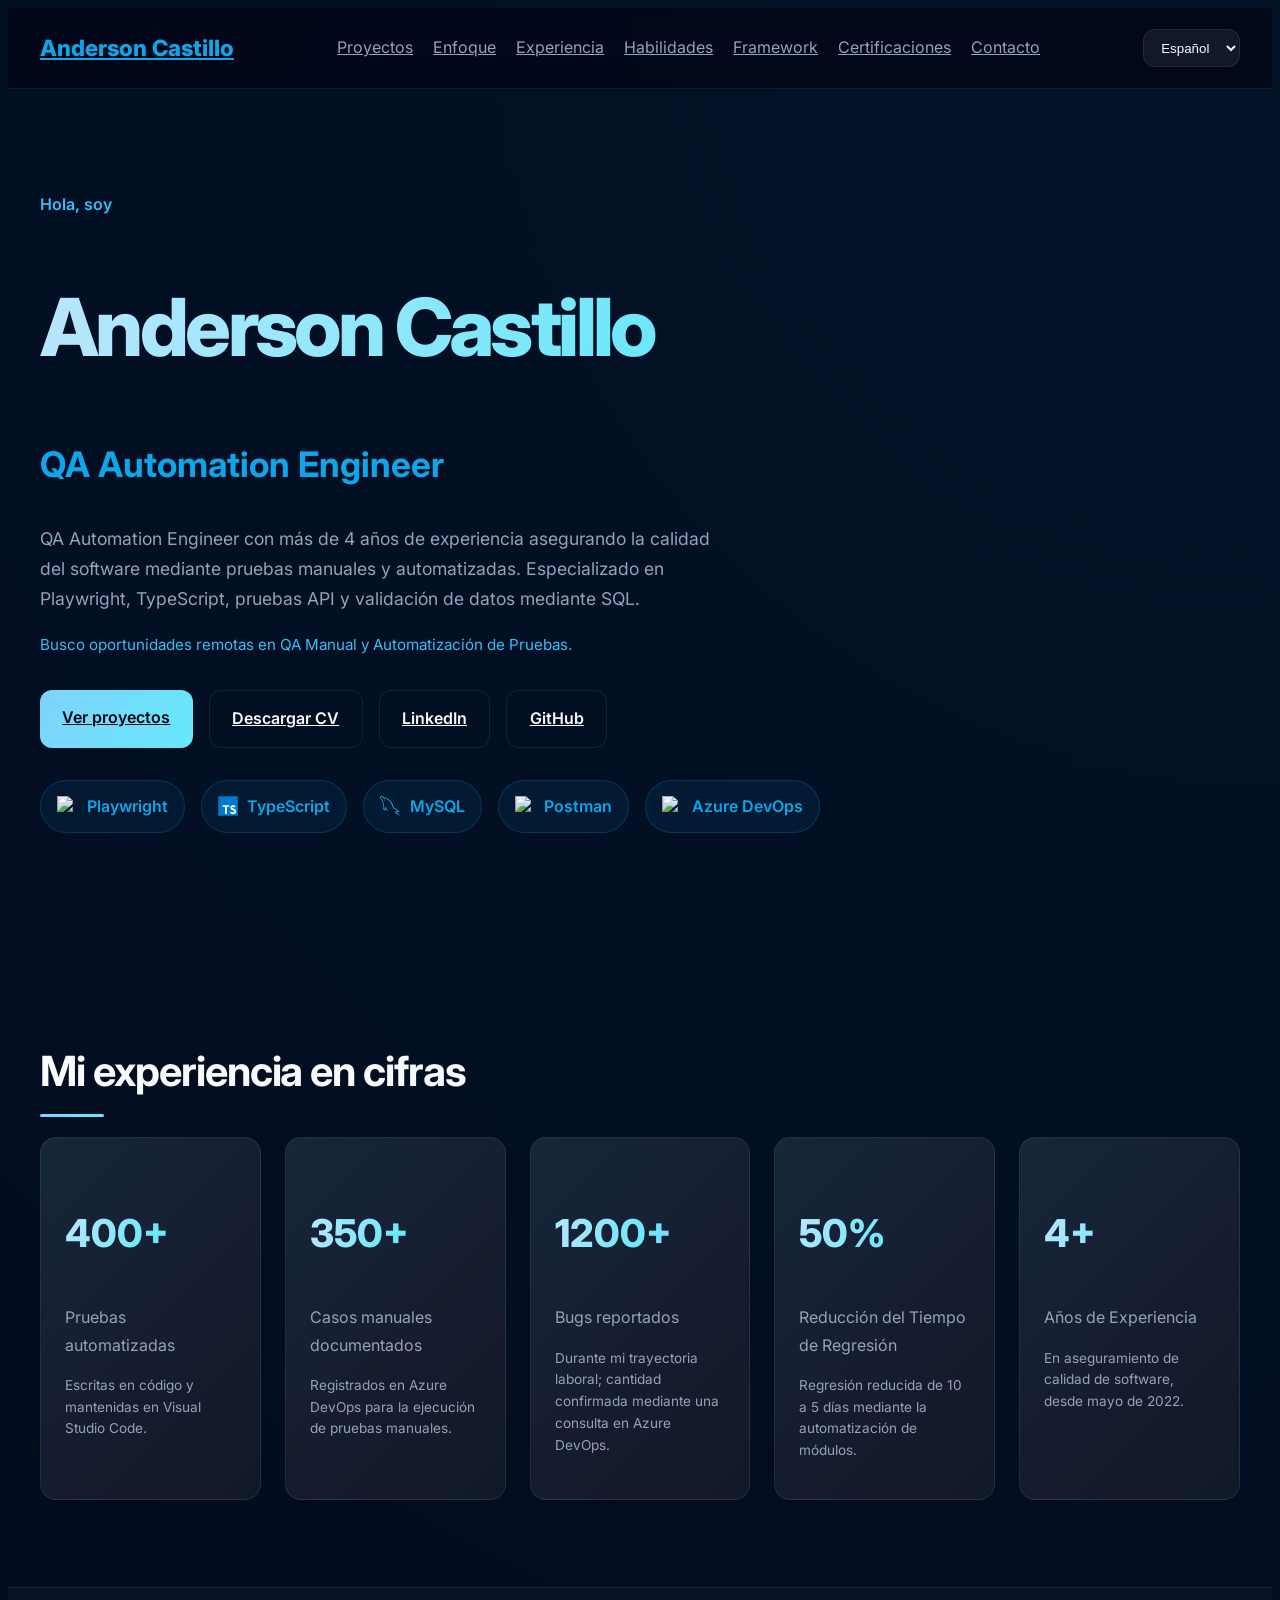
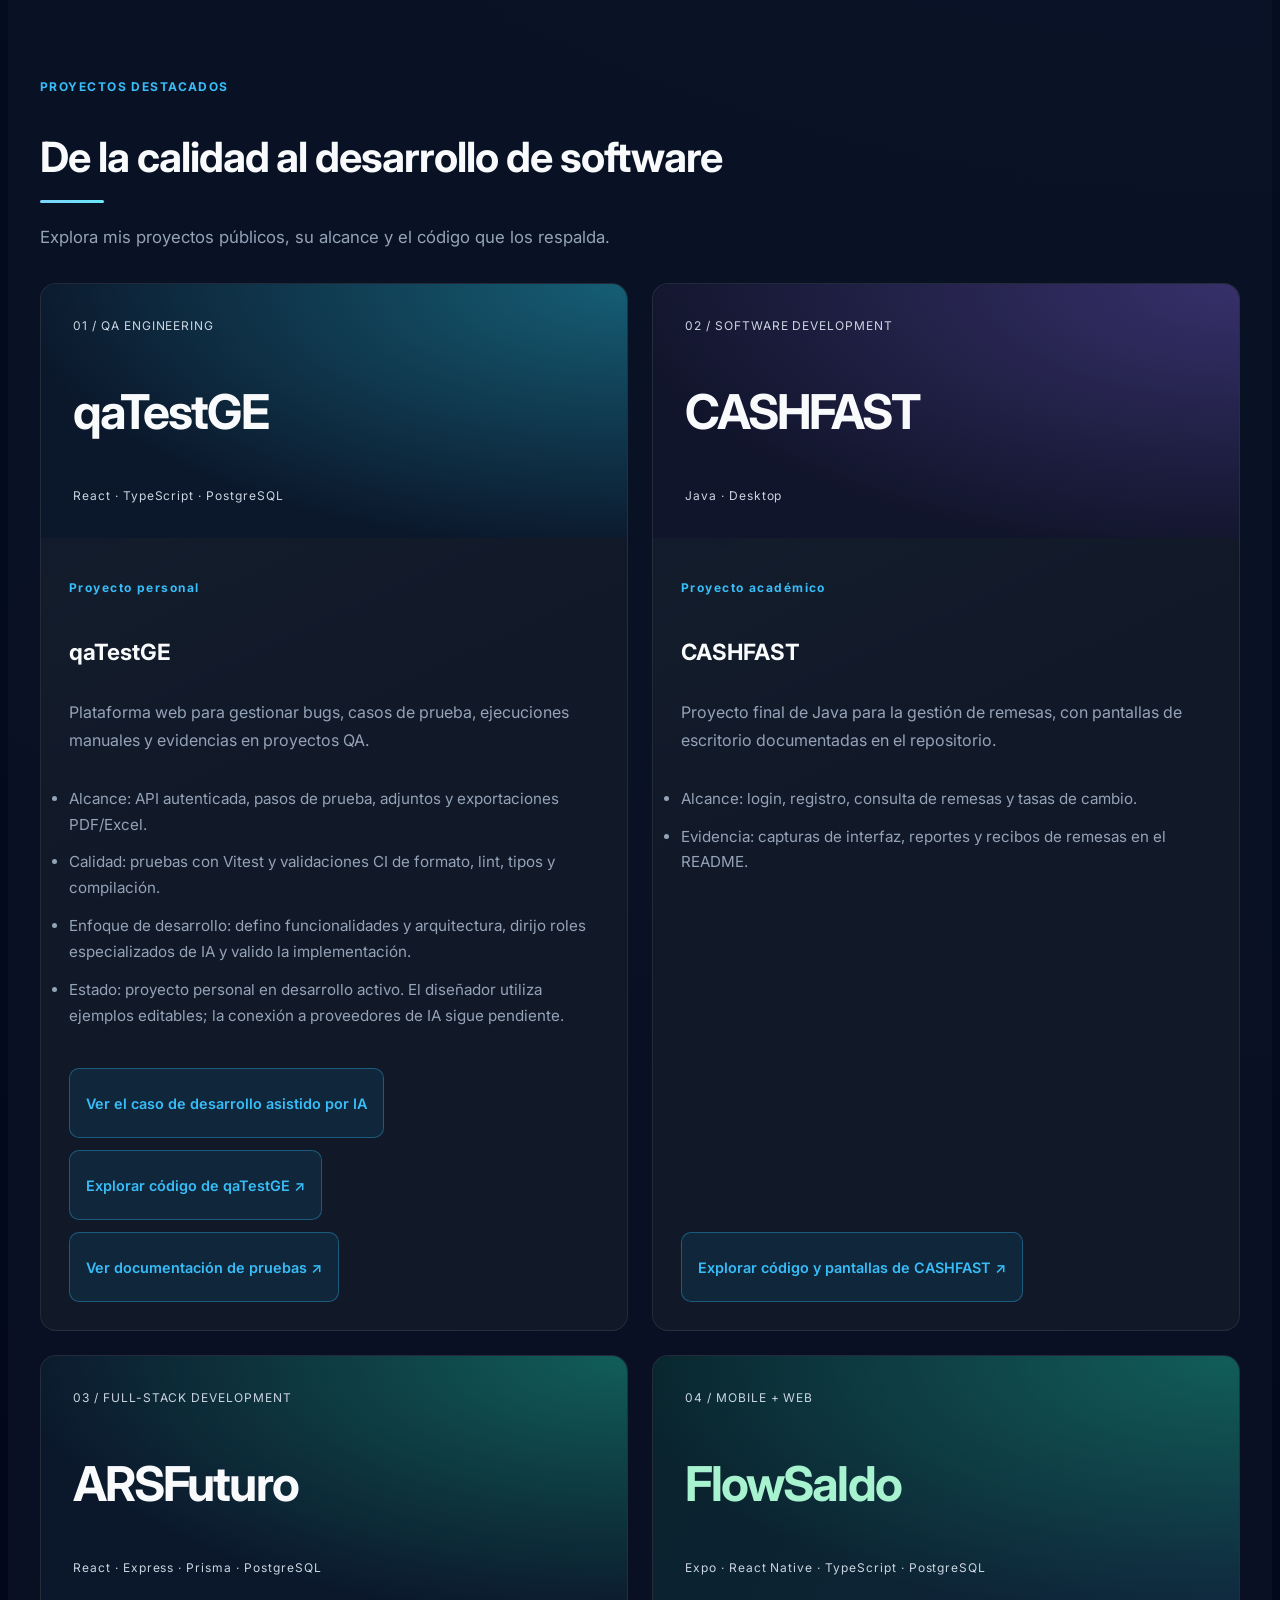
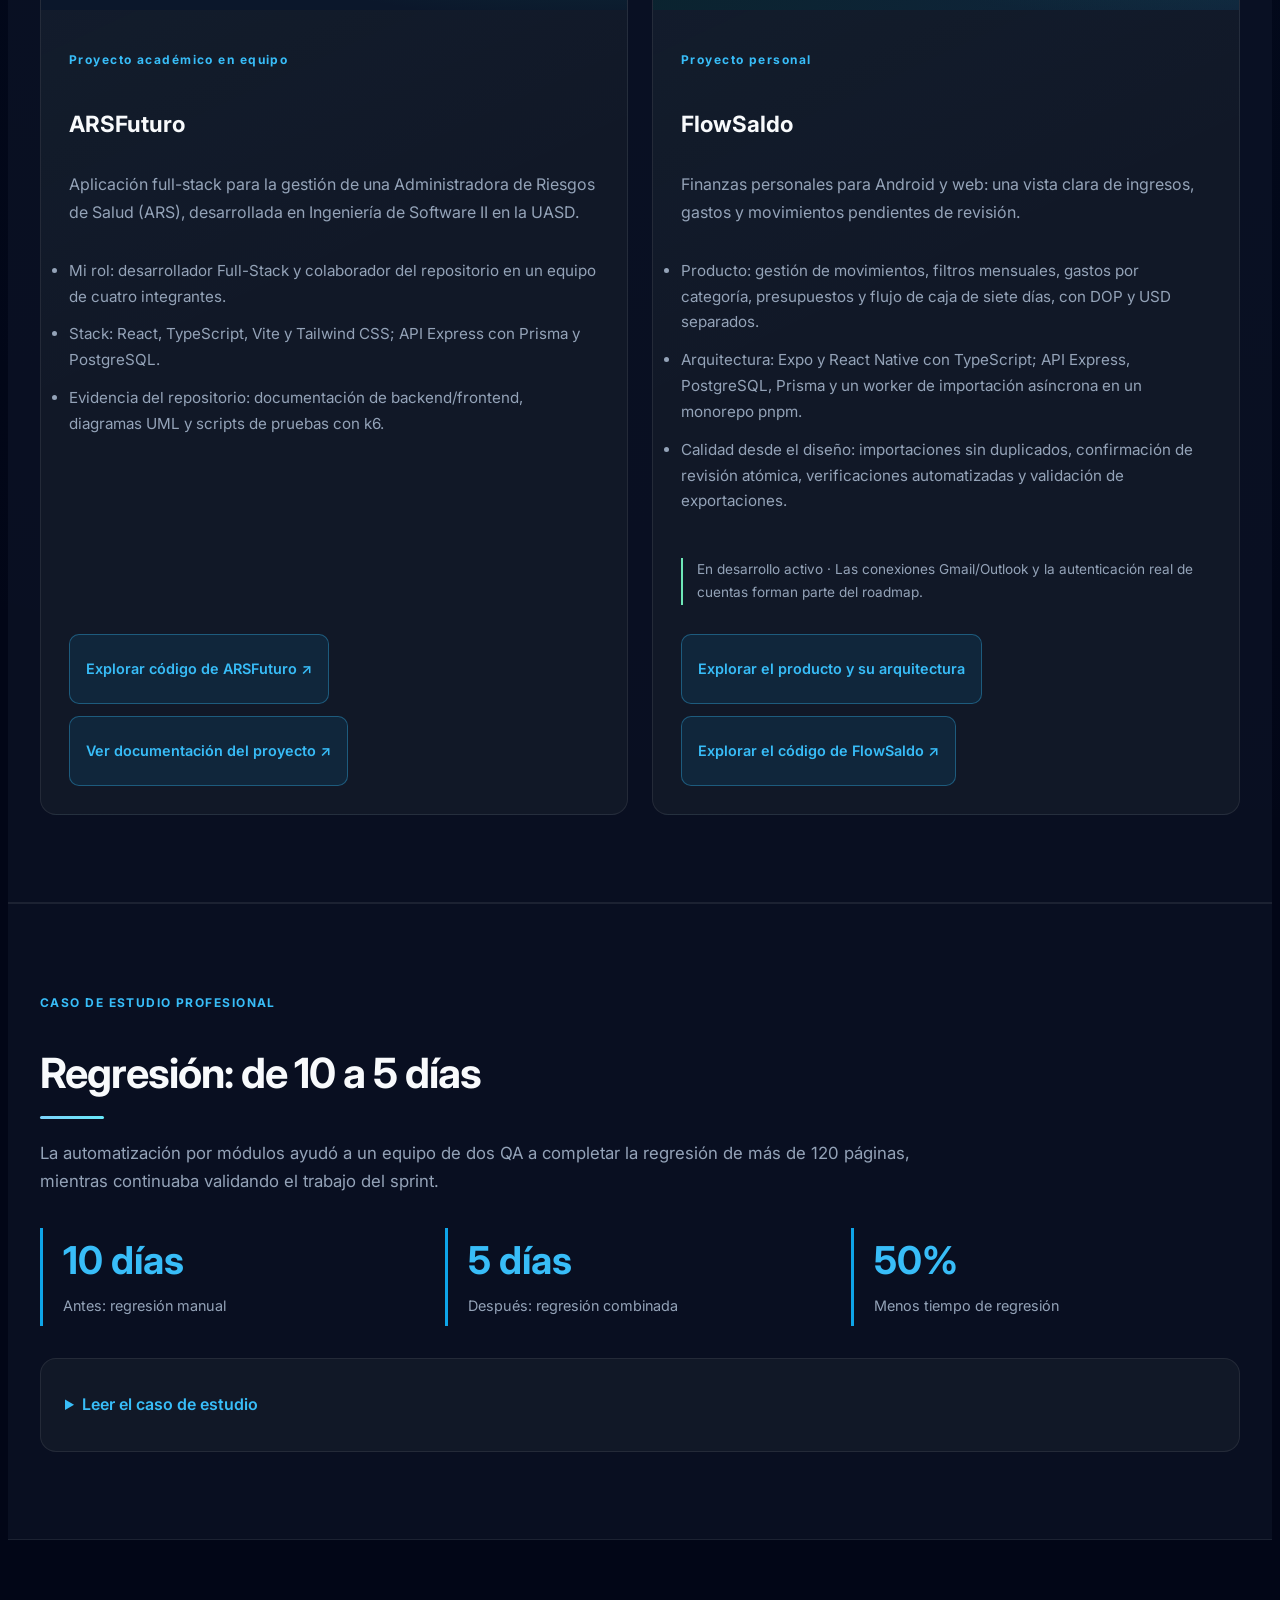
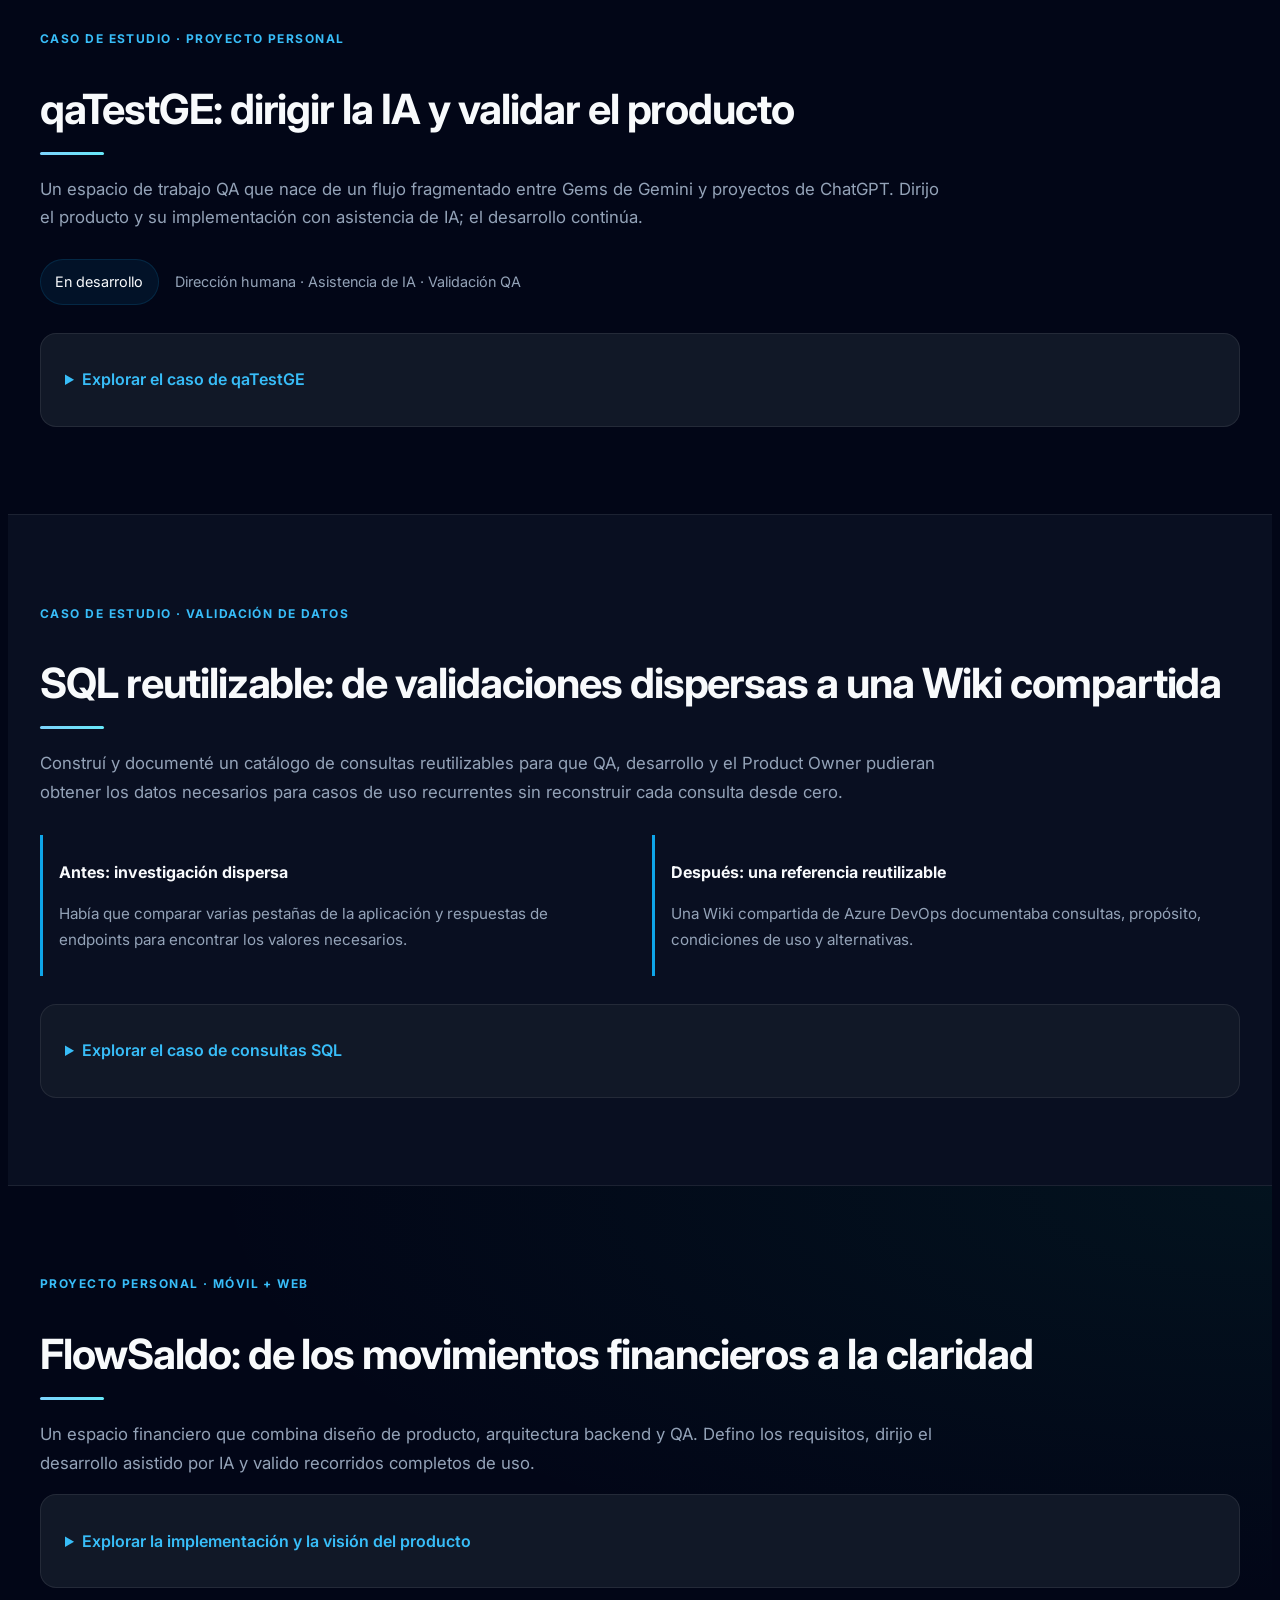
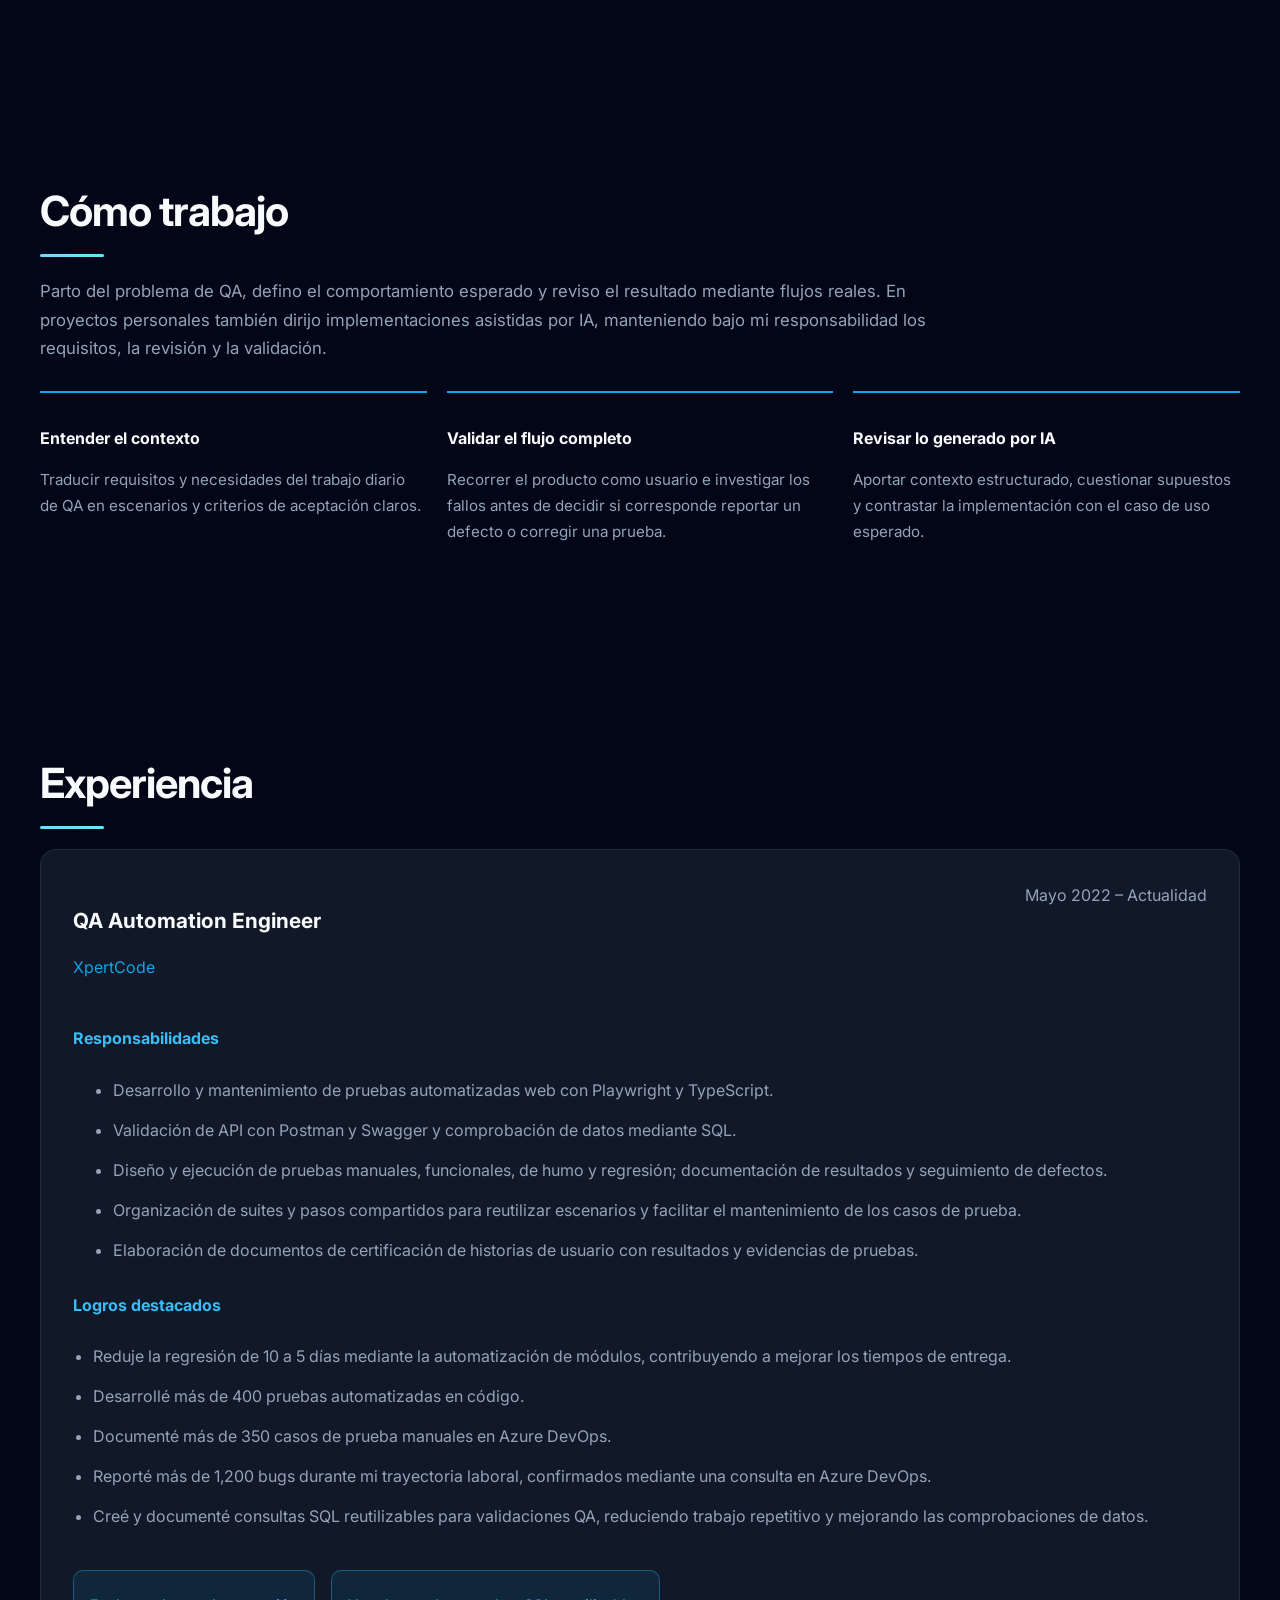
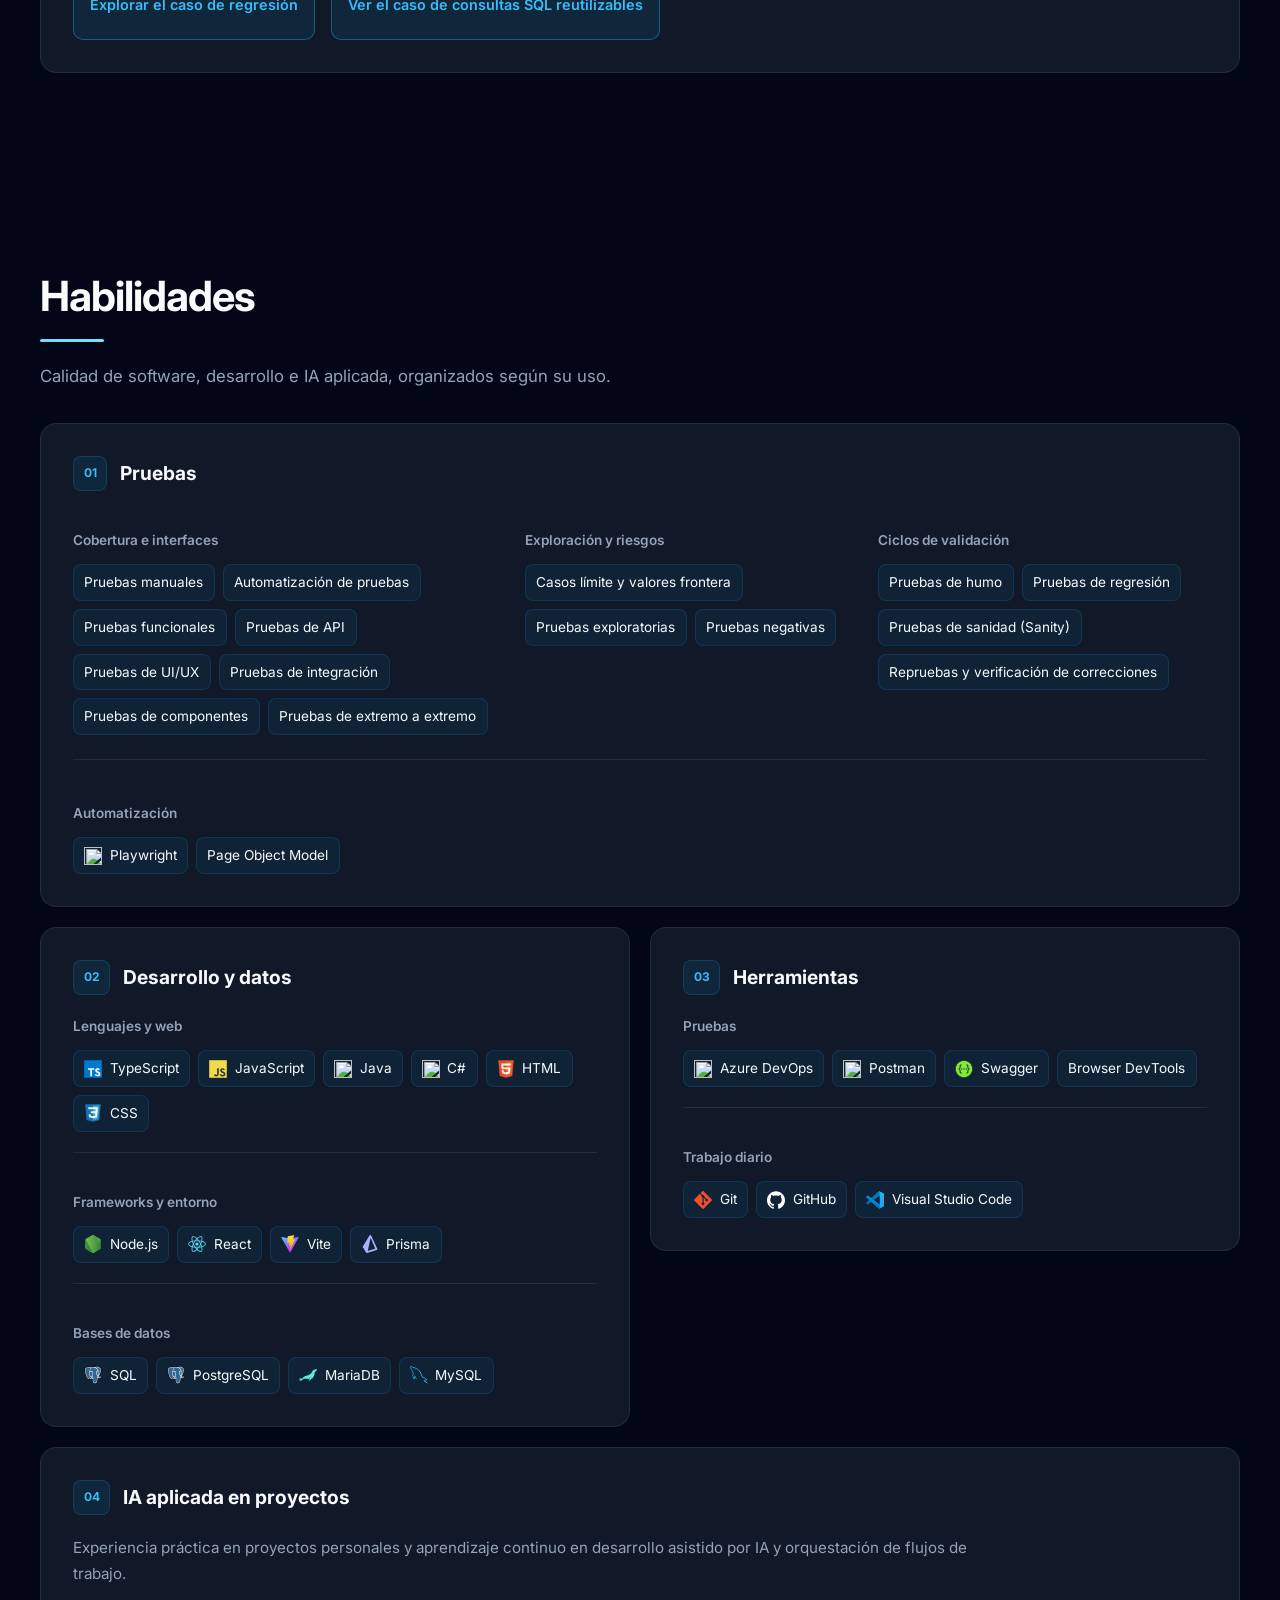
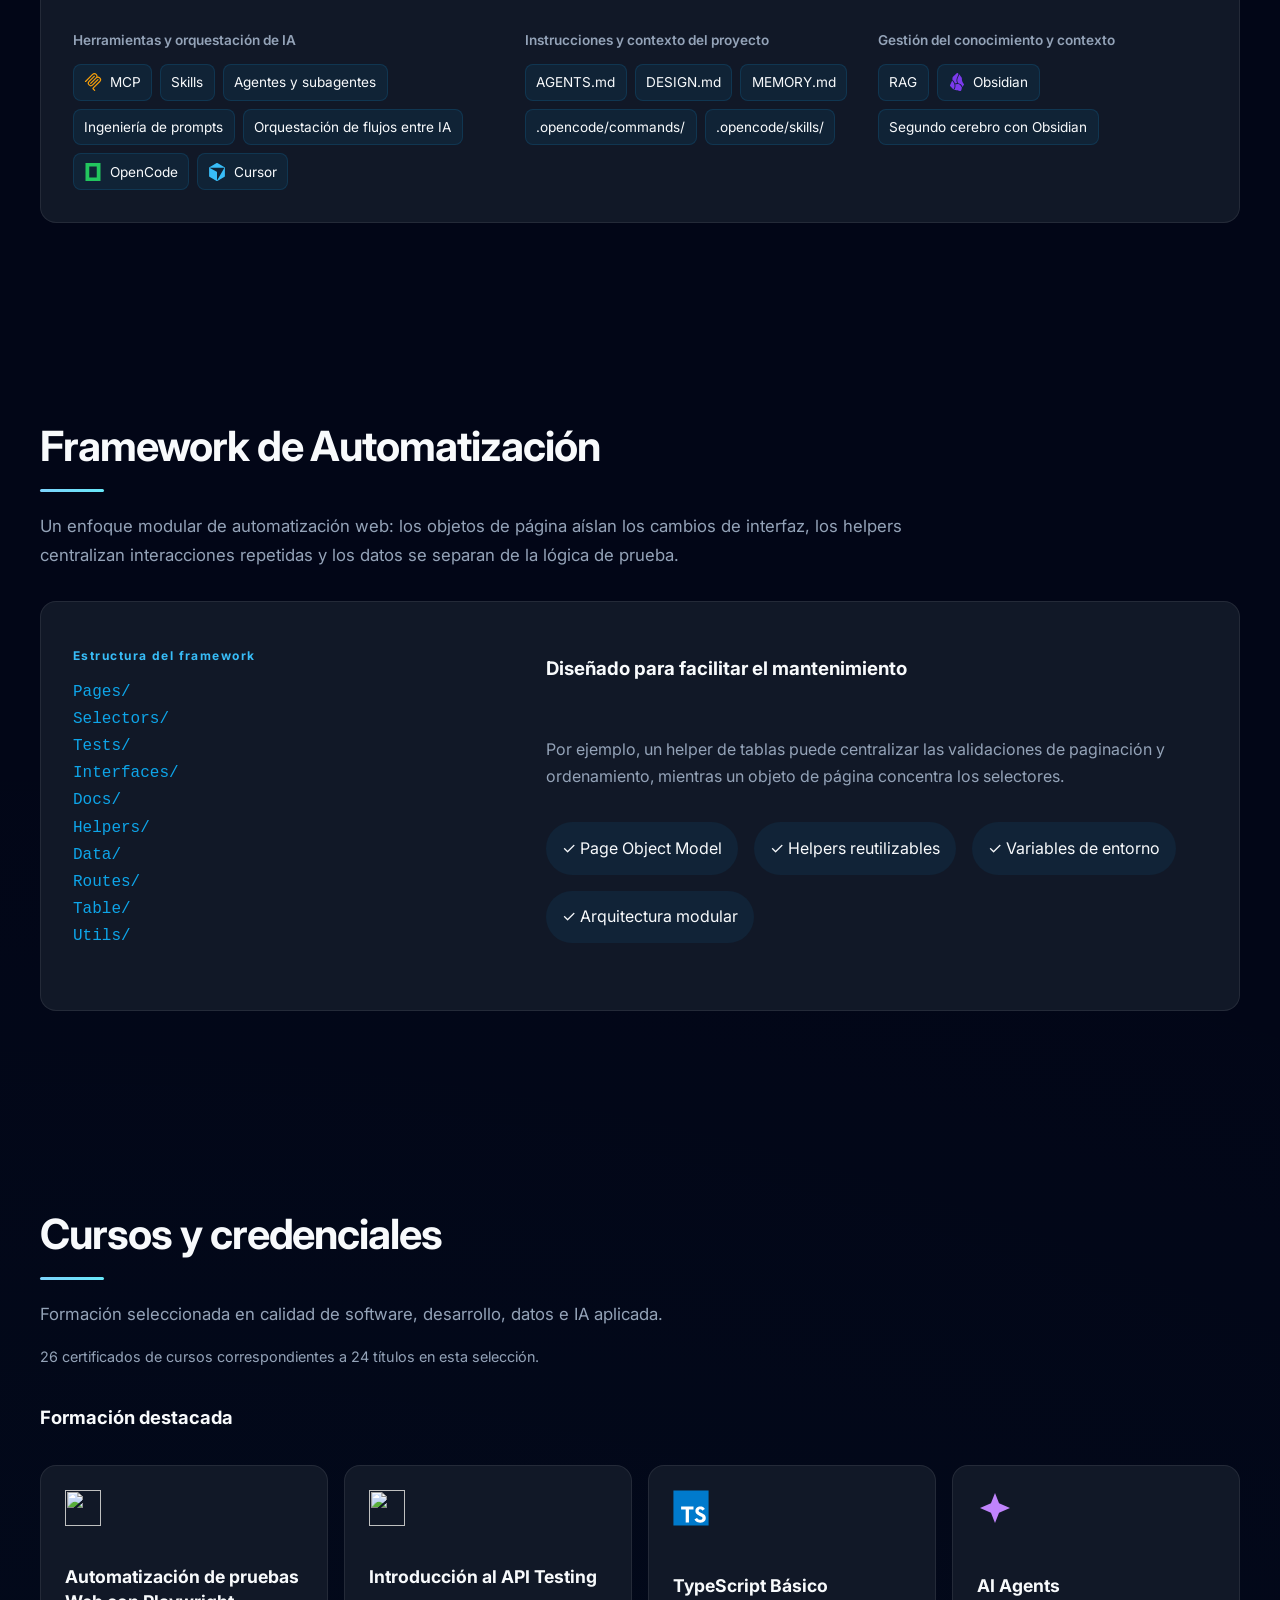
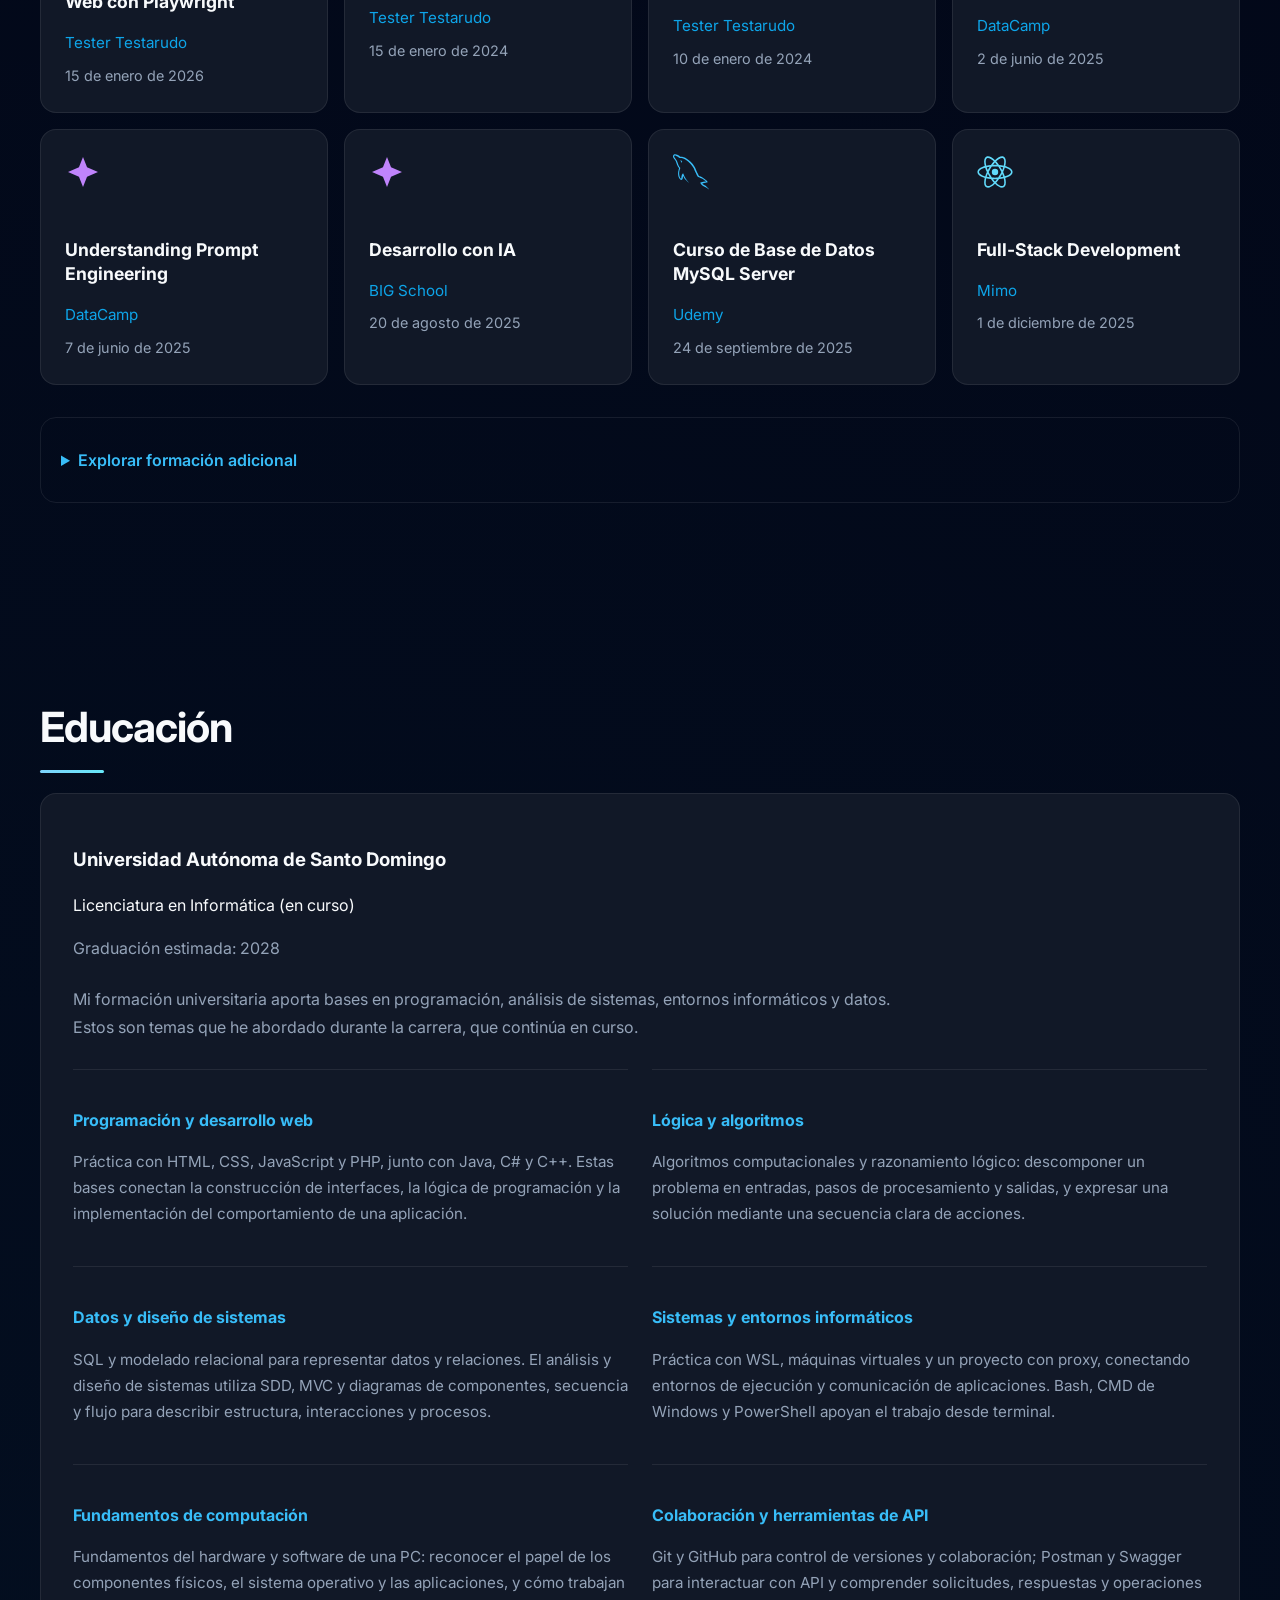
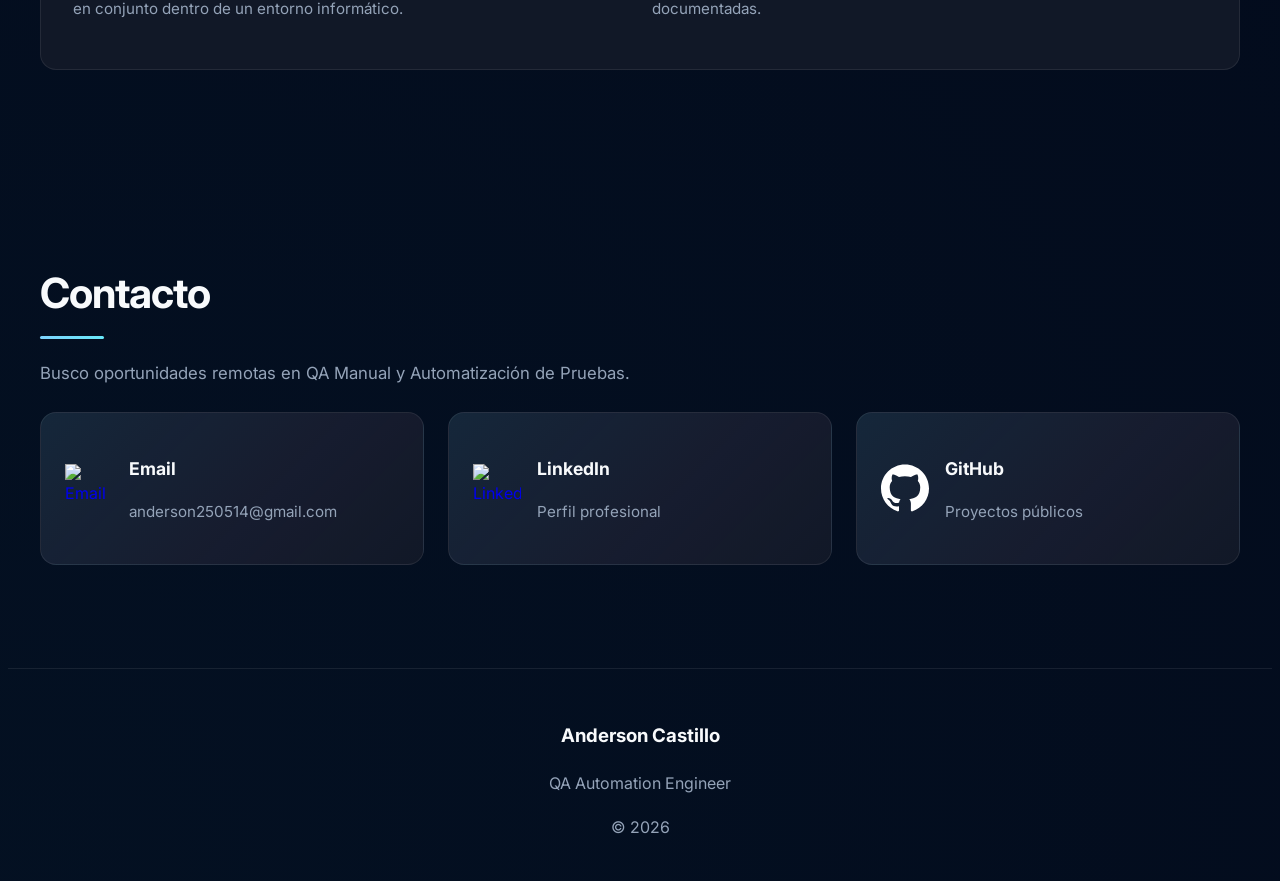
==== es.html @ a201e9a1 "feat: showcase FlowSaldo and expand accessible gradient accents" ====
<!doctype html>
<html lang="es">
  <head>
    <meta charset="UTF-8" />
    <meta name="viewport" content="width=device-width, initial-scale=1.0" />
    <link
      rel="canonical"
      href="https://andersonacp25.github.io/Portafolio-Anderson-Castillo/es.html"
    />
    <meta name="author" content="Anderson Castillo" />

    <meta
      property="og:title"
      content="Anderson Castillo | QA Automation Engineer"
    />

    <meta
      property="og:description"
      content="Anderson Castillo, QA Automation Engineer: pruebas manuales, Playwright, TypeScript, API, SQL y desarrollo asistido por IA. Explora mis proyectos."
    />
    <meta property="og:type" content="website" />
    <meta
      name="description"
      content="Anderson Castillo, QA Automation Engineer: pruebas manuales, Playwright, TypeScript, API, SQL y desarrollo asistido por IA. Explora mis proyectos."
    />
    <title>Anderson Castillo | QA Automation Engineer</title>

    <link rel="preconnect" href="https://fonts.googleapis.com" />
    <link rel="preconnect" href="https://fonts.gstatic.com" crossorigin="" />
    <link
      href="https://fonts.googleapis.com/css2?family=Inter:wght@300;400;500;600;700;800&amp;display=swap"
      rel="stylesheet"
    />
    <link rel="stylesheet" href="./css/reset.css" />
    <link rel="stylesheet" href="./css/variables.css" />
    <link rel="stylesheet" href="./css/styles.css" />
    <link rel="icon" href="./assets/icons/favicon.svg" type="image/svg+xml" />
    <meta
      property="og:url"
      content="https://andersonacp25.github.io/Portafolio-Anderson-Castillo/es.html"
    />
    <meta property="og:site_name" content="Anderson Castillo | QA Portfolio" />
    <meta property="og:locale" content="es_DO" />
    <meta property="og:locale:alternate" content="en_US" />
    <meta name="theme-color" content="#020617" />
    <meta name="twitter:card" content="summary" />
    <meta
      name="twitter:title"
      content="Anderson Castillo | QA Automation Engineer"
    />
    <meta
      name="twitter:description"
      content="Anderson Castillo, QA Automation Engineer: pruebas manuales, Playwright, TypeScript, API, SQL y desarrollo asistido por IA. Explora mis proyectos."
    />
    <link
      rel="alternate"
      hreflang="en"
      href="https://andersonacp25.github.io/Portafolio-Anderson-Castillo/"
    />
    <link
      rel="alternate"
      hreflang="es"
      href="https://andersonacp25.github.io/Portafolio-Anderson-Castillo/es.html"
    />
    <link
      rel="alternate"
      hreflang="x-default"
      href="https://andersonacp25.github.io/Portafolio-Anderson-Castillo/"
    />
    <script type="application/ld+json" id="profile-schema">{
  "@context": "https://schema.org",
  "@type": "ProfilePage",
  "url": "https://andersonacp25.github.io/Portafolio-Anderson-Castillo/es.html",
  "inLanguage": "es",
  "mainEntity": {
    "@type": "Person",
    "@id": "https://andersonacp25.github.io/Portafolio-Anderson-Castillo/#anderson",
    "name": "Anderson Castillo",
    "url": "https://andersonacp25.github.io/Portafolio-Anderson-Castillo/",
    "jobTitle": "QA Automation Engineer",
    "description": "Anderson Castillo, QA Automation Engineer: pruebas manuales, Playwright, TypeScript, API, SQL y desarrollo asistido por IA. Explora mis proyectos.",
    "sameAs": [
      "https://github.com/AndersonACP25",
      "https://www.linkedin.com/in/anderson-castillo-8ba0a021a/"
    ],
    "knowsAbout": [
      "Software testing",
      "Playwright",
      "TypeScript",
      "SQL",
      "AI-assisted development"
    ]
  }
}</script>
  </head>

  <body>
    <a class="skip-link" href="#main" data-translate="skip">Saltar al contenido</a>
    <!-- HEADER -->
    <header class="header">
      <div class="header__container">
        <a href="#hero" class="header__logo">Anderson Castillo</a>
        <button
          class="header__menu"
          type="button"
          aria-expanded="false"
          aria-controls="main-navigation"
        >
          <span class="hamburger" aria-hidden="true"
            ><span></span><span></span><span></span></span
          ><span class="visually-hidden" data-translate="menu">Menú</span>
        </button>
        <nav
          id="main-navigation"
          class="header__navigation"
          aria-label="Navegación principal"
          data-translate-aria="navigation"
        >
          <a href="#projects" class="header__link" data-translate="nav_projects"
            >Proyectos</a
          >
          <a href="#about" class="header__link" data-translate="nav_about"
            >Enfoque</a
          >
          <a
            href="#experience"
            class="header__link"
            data-translate="nav_experience"
            >Experiencia</a
          >
          <a href="#skills" class="header__link" data-translate="nav_skills"
            >Habilidades</a
          >
          <a
            href="#framework"
            class="header__link"
            data-translate="nav_framework"
            >Framework</a
          >
          <a
            href="#certifications"
            class="header__link"
            data-translate="nav_certifications"
            >Certificaciones</a
          >
          <a href="#contact" class="header__link" data-translate="nav_contact"
            >Contacto</a
          >
        </nav>
        <select
          class="header__language-selector"
          aria-label="Idioma"
          data-translate-aria="language"
        >
          <option value="en">English</option>
          <option value="es" selected>Español</option>
        </select>
      </div>
    </header>
    <noscript
      ><div class="language-links">
        <a href="./index.html" hreflang="en" lang="en">English</a
        ><a href="./es.html" hreflang="es" lang="es">Español</a>
      </div></noscript
    >

    <main id="main" tabindex="-1">
      <!-- HERO -->
      <section id="hero" class="hero">
        <div class="hero__container">
          <div class="hero__content">
            <span class="hero__greeting" data-translate="hero_greeting"
              >Hola, soy</span
            >
            <h1 class="hero__name">Anderson Castillo</h1>
            <h2 class="hero__title" data-translate="hero_title">QA Automation Engineer</h2>
            <p class="hero__description" data-translate="hero_description">QA Automation Engineer con más de 4 años de experiencia asegurando la calidad del software mediante pruebas manuales y automatizadas. Especializado en Playwright, TypeScript, pruebas API y validación de datos mediante SQL.</p>
            <p data-translate="availability" class="hero__availability">Busco oportunidades remotas en QA Manual y Automatización de Pruebas.</p>
            <div class="hero__actions">
              <a
                href="#projects"
                class="button button--primary"
                data-translate="view_projects"
                >Ver proyectos</a
              >
              <a
                download=""
                href="./assets/cv/CV Anderson Castillo - QA Automation Engineer.pdf"
                class="button button--secondary"
                data-translate="resume"
                >Descargar CV</a
              >
              <a
                href="https://www.linkedin.com/in/anderson-castillo-8ba0a021a/"
                target="_blank"
                rel="noopener noreferrer"
                class="button button--secondary"
                >LinkedIn</a
              >
              <a
                href="https://github.com/AndersonACP25"
                target="_blank"
                rel="noopener noreferrer"
                class="button button--secondary"
                >GitHub</a
              >
            </div>
            <div class="hero__tech-stack">
              <div class="tech-badge">
                <img src="./assets/icons/playwright.svg" alt="Playwright" />
                <span>Playwright</span>
              </div>

              <div class="tech-badge">
                <img src="./assets/icons/typescript.svg" alt="TypeScript" />
                <span>TypeScript</span>
              </div>

              <div class="tech-badge">
                <img src="./assets/icons/mysql.svg" alt="MySQL" />
                <span>MySQL</span>
              </div>

              <div class="tech-badge">
                <img src="./assets/icons/postman.svg" alt="Postman" />
                <span>Postman</span>
              </div>

              <div class="tech-badge">
                <img src="./assets/icons/azuredevops.svg" alt="Azure DevOps" />
                <span>Azure DevOps</span>
              </div>
            </div>
          </div>
        </div>
      </section>

      <!-- METRICS -->
      <section class="section">
        <div class="section__container">
          <h2 class="section__title" data-translate="metrics_title">Mi experiencia en cifras</h2>
          <div class="metrics">
            <article class="metric-card">
              <h3 class="metric-card__value">400+</h3>
              <p class="metric-card__label" data-translate="metric_cases">Pruebas automatizadas</p>
              <p
                data-translate="metric_cases_detail"
                class="metric-card__detail"
              >Escritas en código y mantenidas en Visual Studio Code.</p>
            </article>
            <article class="metric-card">
              <h3 class="metric-card__value">350+</h3>
              <p data-translate="metric_manual" class="metric-card__label">Casos manuales documentados</p>
              <p
                data-translate="metric_manual_detail"
                class="metric-card__detail"
              >Registrados en Azure DevOps para la ejecución de pruebas manuales.</p>
            </article>
            <article class="metric-card">
              <h3 class="metric-card__value">1200+</h3>
              <p data-translate="metric_bugs" class="metric-card__label">Bugs reportados</p>
              <p
                data-translate="metric_bugs_detail"
                class="metric-card__detail"
              >Durante mi trayectoria laboral; cantidad confirmada mediante una consulta en Azure DevOps.</p>
            </article>
            <article class="metric-card">
              <h3 class="metric-card__value">50%</h3>
              <p class="metric-card__label" data-translate="metric_regression">Reducción del Tiempo de Regresión</p>
              <p
                data-translate="metric_regression_detail"
                class="metric-card__detail"
              >Regresión reducida de 10 a 5 días mediante la automatización de módulos.</p>
            </article>
            <article class="metric-card">
              <h3 class="metric-card__value">4+</h3>
              <p class="metric-card__label" data-translate="metric_experience">Años de Experiencia</p>
              <p
                data-translate="metric_experience_detail"
                class="metric-card__detail"
              >En aseguramiento de calidad de software, desde mayo de 2022.</p>
            </article>
          </div>
        </div>
      </section>

      <section id="projects" class="section section--surface">
        <div class="section__container">
          <p class="eyebrow" data-translate="projects_eyebrow">PROYECTOS DESTACADOS</p>
          <h2 class="section__title" data-translate="projects_title">De la calidad al desarrollo de software</h2>
          <p class="section__text" data-translate="projects_intro">Explora mis proyectos públicos, su alcance y el código que los respalda.</p>
          <div class="project-grid">
            <article class="project-card">
              <div class="project-card__visual" aria-hidden="true">
                <span>01 / QA ENGINEERING</span><strong>qaTestGE</strong
                ><span>React · TypeScript · PostgreSQL</span>
              </div>
              <div class="project-card__body">
                <p class="eyebrow" data-translate="personal_project">Proyecto personal</p>
                <h3>qaTestGE</h3>
                <p data-translate="project_qa">Plataforma web para gestionar bugs, casos de prueba, ejecuciones manuales y evidencias en proyectos QA.</p>
                <ul class="project-card__details">
                  <li data-translate="qa_scope">Alcance: API autenticada, pasos de prueba, adjuntos y exportaciones PDF/Excel.</li>
                  <li data-translate="qa_quality">Calidad: pruebas con Vitest y validaciones CI de formato, lint, tipos y compilación.</li>
                  <li data-translate="qa_ai">Enfoque de desarrollo: defino funcionalidades y arquitectura, dirijo roles especializados de IA y valido la implementación.</li>
                  <li data-translate="qa_status">Estado: proyecto personal en desarrollo activo. El diseñador utiliza ejemplos editables; la conexión a proveedores de IA sigue pendiente.</li>
                </ul>
                <div class="project-card__actions">
                  <a
                    data-translate="qa_case_link"
                    class="project-link"
                    href="#case-study-qatestge"
                    >Ver el caso de desarrollo asistido por IA</a
                  >
                  <a
                    class="project-link"
                    href="https://github.com/AndersonACP25/qaTestGE"
                    target="_blank"
                    rel="noopener noreferrer"
                    data-translate="qa_source"
                    >Explorar código de qaTestGE ↗</a
                  ><a
                    class="project-link"
                    href="https://github.com/AndersonACP25/qaTestGE/blob/main/docs/TESTING.md"
                    target="_blank"
                    rel="noopener noreferrer"
                    data-translate="testing_docs"
                    >Ver documentación de pruebas ↗</a
                  >
                </div>
              </div>
            </article>
            <article class="project-card">
              <div
                class="project-card__visual project-card__visual--alt"
                aria-hidden="true"
              >
                <span>02 / SOFTWARE DEVELOPMENT</span><strong>CASHFAST</strong
                ><span>Java · Desktop</span>
              </div>
              <div class="project-card__body">
                <p class="eyebrow" data-translate="academic_project">Proyecto académico</p>
                <h3>CASHFAST</h3>
                <p data-translate="project_cash">Proyecto final de Java para la gestión de remesas, con pantallas de escritorio documentadas en el repositorio.</p>
                <ul class="project-card__details">
                  <li data-translate="cash_scope">Alcance: login, registro, consulta de remesas y tasas de cambio.</li>
                  <li data-translate="cash_evidence">Evidencia: capturas de interfaz, reportes y recibos de remesas en el README.</li>
                </ul>
                <div class="project-card__actions">
                  <a
                    class="project-link"
                    href="https://github.com/AndersonACP25/ProyectoFinalRemesa-CASHFAST"
                    target="_blank"
                    rel="noopener noreferrer"
                    data-translate="cash_source"
                    >Explorar código y pantallas de CASHFAST ↗</a
                  >
                </div>
              </div>
            </article>
            <article class="project-card">
              <div
                class="project-card__visual project-card__visual--ars"
                aria-hidden="true"
              >
                <span>03 / FULL-STACK DEVELOPMENT</span
                ><strong>ARSFuturo</strong
                ><span>React · Express · Prisma · PostgreSQL</span>
              </div>
              <div class="project-card__body">
                <p data-translate="team_project" class="eyebrow">Proyecto académico en equipo</p>
                <h3>ARSFuturo</h3>
                <p data-translate="ars_description">Aplicación full-stack para la gestión de una Administradora de Riesgos de Salud (ARS), desarrollada en Ingeniería de Software II en la UASD.</p>
                <ul class="project-card__details">
                  <li data-translate="ars_role">Mi rol: desarrollador Full-Stack y colaborador del repositorio en un equipo de cuatro integrantes.</li>
                  <li data-translate="ars_scope">Stack: React, TypeScript, Vite y Tailwind CSS; API Express con Prisma y PostgreSQL.</li>
                  <li data-translate="ars_evidence">Evidencia del repositorio: documentación de backend/frontend, diagramas UML y scripts de pruebas con k6.</li>
                </ul>
                <div class="project-card__actions">
                  <a
                    data-translate="ars_source"
                    class="project-link"
                    href="https://github.com/kleibergpm/INF-5250-arsfuturo"
                    target="_blank"
                    rel="noopener noreferrer"
                    >Explorar código de ARSFuturo ↗</a
                  ><a
                    data-translate="ars_docs"
                    class="project-link"
                    href="https://github.com/kleibergpm/INF-5250-arsfuturo#documentación-por-módulo"
                    target="_blank"
                    rel="noopener noreferrer"
                    >Ver documentación del proyecto ↗</a
                  >
                </div>
              </div>
            </article>
            <article class="project-card project-card--flow" id="project-flowsaldo">
              <div class="project-card__visual project-card__visual--flow" aria-hidden="true">
                <span>04 / MOBILE + WEB</span><strong>FlowSaldo</strong>
                <span>Expo · React Native · TypeScript · PostgreSQL</span>
              </div>
              <div class="project-card__body">
                <p class="eyebrow" data-translate="personal_project">Proyecto personal</p>
                <h3>FlowSaldo</h3>
<p data-translate="flow_description">Finanzas personales para Android y web: una vista clara de ingresos, gastos y movimientos pendientes de revisión.</p>
<ul class="project-card__details"><li data-translate="flow_scope">Producto: gestión de movimientos, filtros mensuales, gastos por categoría, presupuestos y flujo de caja de siete días, con DOP y USD separados.</li><li data-translate="flow_architecture">Arquitectura: Expo y React Native con TypeScript; API Express, PostgreSQL, Prisma y un worker de importación asíncrona en un monorepo pnpm.</li><li data-translate="flow_quality">Calidad desde el diseño: importaciones sin duplicados, confirmación de revisión atómica, verificaciones automatizadas y validación de exportaciones.</li></ul><p data-translate="flow_status" class="flow-status">En desarrollo activo · Las conexiones Gmail/Outlook y la autenticación real de cuentas forman parte del roadmap.</p>
                <div class="project-card__actions">
                  <a class="project-link" href="#case-study-flowsaldo" data-translate="flow_case_link">Explorar el producto y su arquitectura</a>
                  <a class="project-link" href="https://github.com/AndersonACP25/FlowSaldo" target="_blank" rel="noopener noreferrer" data-translate="flow_source">Explorar el código de FlowSaldo ↗</a>
                </div>
              </div>
            </article>
          </div>
        </div>
      </section>
      <!-- ABOUT -->
      <section class="section section--surface" id="case-study-regression">
        <div class="section__container">
          <p data-translate="case_eyebrow" class="eyebrow">CASO DE ESTUDIO PROFESIONAL</p>
          <h2 data-translate="case_title" class="section__title">Regresión: de 10 a 5 días</h2>
          <p data-translate="case_intro" class="section__text">La automatización por módulos ayudó a un equipo de dos QA a completar la regresión de más de 120 páginas, mientras continuaba validando el trabajo del sprint.</p>
          <div class="case-metrics">
            <div class="case-metric">
              <strong data-translate="case_days_ten">10 días</strong
              ><span data-translate="case_before"
                >Antes: regresión manual</span
              >
            </div>
            <div class="case-metric">
              <strong data-translate="case_days_five">5 días</strong
              ><span data-translate="case_after"
                >Después: regresión combinada</span
              >
            </div>
            <div class="case-metric">
              <strong>50%</strong
              ><span data-translate="case_reduction">Menos tiempo de regresión</span>
            </div>
          </div>
          <details class="case-details">
            <summary data-translate="case_read">Leer el caso de estudio</summary>
            <div class="case-body">
              <div class="case-block">
                <h3 data-translate="case_context_title">Contexto y problema</h3>
                <p data-translate="case_context">Una aplicación de gestión de equipos móviles permitía trabajar con precios regulares y de oferta, bundles y bonos para distintos proveedores y sucursales. La regresión exigía comprobaciones manuales en más de 120 páginas, incluyendo DevTools, solicitudes y respuestas de API y validación en base de datos.</p>
                <p data-translate="case_problem">La regresión de diez días se ejecutaba en paralelo al sprint, afectaba la planificación de los pases a producción y dejaba menos tiempo para tareas QA, preparación de casos y documentos de certificación de historias de usuario.</p>
              </div>
              <div class="case-block">
                <h3 data-translate="case_role_title">Mi contribución</h3>
                <p data-translate="case_role">En un equipo de dos profesionales QA, asumí la mayor parte del diseño e implementación del framework con Playwright y TypeScript, incluyendo clases, interfaces, objetos de página y datos de prueba.</p>
              </div>
              <div class="case-block">
                <h3 data-translate="case_strategy_title">Estrategia e implementación</h3>
                <ol>
                  <li data-translate="case_core">Comenzar por el core de la aplicación: preparar los equipos móviles para que estuvieran activos y habilitados para generar precios antes de ejecutar escenarios dependientes.</li>
                  <li data-translate="case_structure">Separar cada ventana en selectores, datos de prueba, lógica de interacción de la página y especificaciones de prueba. Ejecutar las pruebas por módulo mediante scripts de package.json.</li>
                  <li data-translate="case_angular">Tratar los modales de Angular y los componentes ng-select con helpers y utilidades reutilizables, esperas de componentes padres y opciones, comprobaciones del estado del input y seguimiento de si el selector estaba desplegado. Utilizar try-catch para manejar errores de interacción.</li>
                  <li data-translate="case_review">Revisar las ejecuciones locales con la extensión de Playwright en VS Code y los reportes. Investigar los fallos manualmente: reportar los defectos confirmados en Azure DevOps o corregir la prueba automatizada cuando correspondiera.</li>
                </ol>
              </div>
              <div class="case-block">
                <h3 data-translate="case_result_title">Resultado y cobertura manual</h3>
                <p data-translate="case_result">El ciclo completo de regresión disminuyó de diez a cinco días manteniendo la cobertura de todas las ventanas de la aplicación. La mejora se observó en regresiones sucesivas. Algunos módulos que antes requerían horas podían ejecutarse en minutos.</p>
                <p data-translate="case_manual">El ciclo de cinco días combinaba ejecución automatizada, validación manual y revisión de fallos. El comportamiento crítico del core y las funcionalidades nuevas del sprint que todavía no estaban automatizadas continuaban validándose manualmente.</p>
              </div>
              <div class="case-block">
                <h3 data-translate="case_lessons_title">Aprendizajes</h3>
                <p data-translate="case_lessons">Aprendí a estructurar un proyecto de automatización mantenible y reforzaría antes mis fundamentos de Node.js al comenzar una implementación similar.</p>
              </div>
              <p data-translate="case_note" class="case-note">Relato anónimo basado en mi experiencia profesional. El resultado corresponde al ciclo completo de regresión, no a una reducción del 50% en cada prueba individual.</p>
            </div>
          </details>
        </div>
      </section>
      <section class="section" id="case-study-qatestge">
        <div class="section__container">
          <p data-translate="qa_case_eyebrow" class="eyebrow">CASO DE ESTUDIO · PROYECTO PERSONAL</p>
          <h2 data-translate="qa_case_title" class="section__title">qaTestGE: dirigir la IA y validar el producto</h2>
          <p data-translate="qa_case_intro" class="section__text">Un espacio de trabajo QA que nace de un flujo fragmentado entre Gems de Gemini y proyectos de ChatGPT. Dirijo el producto y su implementación con asistencia de IA; el desarrollo continúa.</p>
          <div class="qa-case-facts">
            <span data-translate="qa_case_status" class="skill-tag"
              >En desarrollo</span
            >
            <p data-translate="qa_case_fact">Dirección humana · Asistencia de IA · Validación QA</p>
          </div>
          <details class="case-details">
            <summary data-translate="qa_case_read">Explorar el caso de qaTestGE</summary>
            <div class="case-body">
              <div class="case-block">
                <h3 data-translate="qa_case_problem_title">Problema y usuarios</h3>
                <p data-translate="qa_case_problem">Utilizaba asistentes separados para preparar casos límite, UAT, sanity y otras categorías de prueba. Mi objetivo es reunir diseño de casos, bugs, tags, ejecuciones manuales y exportaciones en un espacio para profesionales QA. La generación asistida por IA y el feedback más rápido son objetivos del producto, no capacidades ya entregadas.</p>
              </div>
              <div class="case-block">
                <h3 data-translate="qa_case_role_title">Mi rol y la colaboración con IA</h3>
                <p data-translate="qa_case_role">Defino funcionalidades, arquitectura, bugs por resolver y contexto de trabajo. La IA ayuda a convertir esas decisiones en código. Utilizo OpenCode y Codex, skills reutilizables y prompts con Rol, Contexto, Requisitos y Salida; mantengo la responsabilidad de evaluar la implementación.</p>
                <p data-translate="qa_case_roles">Organizo la asistencia en roles de arquitectura/orquestación, búsqueda de bugs, backend, frontend, revisión de código, testing, UI y UX. Son responsabilidades de desarrollo asignadas a asistentes de IA, no agentes autónomos integrados en el producto.</p>
              </div>
              <div class="case-block">
                <h3 data-translate="qa_case_context_title">Contexto, memoria y recuperación</h3>
                <p data-translate="qa_case_context">AGENTS.md recoge reglas del proyecto y MEMORY.md conserva contexto de trabajo. Uso una conexión MCP con Obsidian y estoy iniciando un flujo de RAG/segundo cerebro mientras migro mis apuntes. Forma parte de mi proceso de desarrollo, no de una función de búsqueda o RAG ofrecida por qaTestGE.</p>
              </div>
              <div class="case-block">
                <h3 data-translate="qa_case_defect_title">Una corrección real: los casos necesitan múltiples pasos</h3>
                <p data-translate="qa_case_defect">El primer diseñador trataba cada caso como un único paso. Durante un recorrido local de extremo a extremo detecté que eso no representaba un procedimiento de prueba QA. Aclaré el requisito mediante un prompt más preciso y corregí el diseño para admitir una secuencia de acciones y resultados esperados.</p>
                <p data-translate="qa_case_defect_result">El repositorio actual modela los pasos como una lista con acción y resultado esperado y documenta hasta 100 pasos por caso guardado. La captura muestra ejemplos editables y guardado explícito; no demuestra generación mediante IA.</p>
              </div>
              <div class="case-block">
                <h3 data-translate="qa_case_validation_title">Arquitectura y validación</h3>
                <p data-translate="qa_case_validation">La implementación actual utiliza React, TypeScript y Vite, con API Express y PostgreSQL mediante pg, siguiendo una separación de estilo MVC. Utilizo ESLint y Prettier para consistencia y pruebas unitarias antes de aceptar cambios. El repositorio también contiene pruebas de API con Vitest/Supertest y validaciones CI.</p>
                <p data-translate="qa_case_validation_flow">Para validar manualmente simulo el trabajo diario de QA: crear un bug y comprobar que el flujo sea comprensible, accesible desde el workspace y coherente con el caso de uso. El linting y el formato favorecen la mantenibilidad; por sí solos no garantizan seguridad.</p>
              </div>
              <div class="case-block">
                <h3 data-translate="qa_case_current_title">Implementado actualmente</h3>
                <p data-translate="qa_case_current">Gestión de bugs, casos con múltiples pasos, evidencias y tags; ejecuciones manuales; registro/login y configuración de cuenta. Los bugs y casos individuales se exportan a PDF, Excel y Markdown, mientras el diseñador exporta sus ejemplos editables a Excel/PDF. ExcelJS, jsPDF y SwaggerUI apoyan las exportaciones y la documentación de API.</p>
              </div>
              <div class="case-block">
                <h3 data-translate="qa_case_limits_title">Límites y próximos pasos</h3>
                <p data-translate="qa_case_limits">La conexión a proveedores de IA mediante API keys no está implementada. El diseñador no analiza la descripción ni genera propuestas con IA, y las ejecuciones son registros manuales, no un motor de ejecución automatizada. La configuración de cuenta no equivale a un módulo de administración de equipos/usuarios.</p>
                <p data-translate="qa_case_next">Mis prioridades actuales son las suites y la gestión de usuarios/proyectos. SonarQube y las pruebas de rendimiento con k6 son mejoras previstas; no las presento como controles completados ni atribuyo todavía una mejora de productividad medida.</p>
              </div>
              <div class="case-block">
                <h3 data-translate="qa_case_evidence_title">Capturas y evidencia pública</h3>
                <div class="case-gallery">
                  <figure class="case-figure">
                    <a
                      href="./assets/projects/qatestge-designer.webp"
                      target="_blank"
                      rel="noopener noreferrer"
                      data-translate-aria="qa_designer_open"
                      aria-label="Abrir la captura del diseñador de casos"
                      ><img
                        src="./assets/projects/qatestge-designer.webp"
                        alt=""
                        width="1440"
                        height="810"
                    /></a>
                    <figcaption data-translate="qa_designer_caption">Diseñador de casos: ejemplos editables, múltiples pasos y aviso visible de que la IA no está conectada. Abre la captura para examinarla.</figcaption>
                  </figure>
                  <figure class="case-figure">
                    <a
                      href="./assets/projects/qatestge-login.webp"
                      target="_blank"
                      rel="noopener noreferrer"
                      data-translate-aria="qa_login_open"
                      aria-label="Abrir la captura de inicio de sesión"
                      ><img
                        src="./assets/projects/qatestge-login.webp"
                        alt=""
                        width="1440"
                        height="661"
                    /></a>
                    <figcaption data-translate="qa_login_caption">Pantalla actual de acceso con login y registro. Captura proporcionada por el autor del proyecto.</figcaption>
                  </figure>
                </div>
                <div class="project-card__actions">
                  <a
                    data-translate="qa_case_model"
                    class="project-link"
                    href="https://github.com/AndersonACP25/qaTestGE/blob/main/backend/src/models/test-case.model.ts"
                    target="_blank"
                    rel="noopener noreferrer"
                    >Ver el modelo de casos con múltiples pasos ↗</a
                  ><a
                    data-translate="qa_case_docs"
                    class="project-link"
                    href="https://github.com/AndersonACP25/qaTestGE"
                    target="_blank"
                    rel="noopener noreferrer"
                    >Ver funcionalidades y límites actuales ↗</a
                  ><a
                    data-translate="qa_case_testing"
                    class="project-link"
                    href="https://github.com/AndersonACP25/qaTestGE/blob/main/docs/TESTING.md"
                    target="_blank"
                    rel="noopener noreferrer"
                    >Ver documentación de pruebas ↗</a
                  >
                </div>
              </div>
            </div>
          </details>
        </div>
      </section>
      <section class="section section--surface" id="case-study-sql">
        <div class="section__container">
          <p data-translate="sql_case_eyebrow" class="eyebrow">CASO DE ESTUDIO · VALIDACIÓN DE DATOS</p>
          <h2 data-translate="sql_case_title" class="section__title">SQL reutilizable: de validaciones dispersas a una Wiki compartida</h2>
          <p data-translate="sql_case_intro" class="section__text">Construí y documenté un catálogo de consultas reutilizables para que QA, desarrollo y el Product Owner pudieran obtener los datos necesarios para casos de uso recurrentes sin reconstruir cada consulta desde cero.</p>
          <div class="sql-comparison">
            <div class="sql-comparison__item">
              <h3 data-translate="sql_case_before_title">Antes: investigación dispersa</h3>
              <p data-translate="sql_case_before">Había que comparar varias pestañas de la aplicación y respuestas de endpoints para encontrar los valores necesarios.</p>
            </div>
            <div class="sql-comparison__item">
              <h3 data-translate="sql_case_after_title">Después: una referencia reutilizable</h3>
              <p data-translate="sql_case_after">Una Wiki compartida de Azure DevOps documentaba consultas, propósito, condiciones de uso y alternativas.</p>
            </div>
          </div>
          <details class="case-details">
            <summary data-translate="sql_case_read">Explorar el caso de consultas SQL</summary>
            <div class="case-body">
              <div class="case-block">
                <h3 data-translate="sql_case_context_title">Contexto y problema recurrente</h3>
                <p data-translate="sql_case_context">La aplicación tenía más de 120 páginas y numerosas tablas relacionadas. La validación de datos entre pantallas de mantenimiento requería uniones, filtros, agrupaciones y ordenamientos. Trabajando en SQL Server Management Studio (SSMS), necesitaba obtener los valores relacionados de forma más directa, en lugar de comparar repetidamente pantallas y respuestas de API.</p>
              </div>
              <div class="case-block">
                <h3 data-translate="sql_case_method_title">Construcción del catálogo de consultas</h3>
                <ol>
                  <li data-translate="sql_case_map">Identificar para cada mantenimiento la tabla base y sus relaciones, aprovechando mi conocimiento del flujo de la aplicación. La investigación y documentación tomó varias semanas.</li>
                  <li data-translate="sql_case_queries">Combinar JOIN y WHERE con GROUP BY, HAVING y ORDER BY según el caso de uso, para obtener los valores necesarios para la validación.</li>
                  <li data-translate="sql_case_validate">Probar las consultas localmente antes de publicarlas. Dividir las consultas largas en partes, comprobarlas por separado y añadir progresivamente los JOIN, verificando que los datos devueltos y las condiciones WHERE correspondieran al escenario buscado.</li>
                  <li data-translate="sql_case_document">Publicar cada consulta en la Wiki de Azure DevOps con una explicación breve de su propósito, los casos específicos donde aplicaba y las alternativas. Los integrantes del equipo podían consultar y actualizar la documentación.</li>
                  <li data-translate="sql_case_procedures">Documentar los procedimientos almacenados utilizados en flujos específicos, dejando su contexto de ejecución disponible junto a las consultas.</li>
                </ol>
              </div>
              <div class="case-block">
                <h3 data-translate="sql_case_result_title">Impacto observado</h3>
                <p data-translate="sql_case_result">El catálogo apoyó la validación de historias de usuario, pruebas de certificación, regresión y actividades de pases a producción. Redujo la necesidad de rehacer consultas y facilitó la búsqueda recurrente de datos para QA, desarrollo y el Product Owner.</p>
                <p data-translate="sql_case_measurement">Fue una mejora cualitativa de reutilización y acceso al conocimiento; no registré un porcentaje de ahorro de tiempo ni un benchmark de rendimiento de la base de datos.</p>
              </div>
              <div class="case-block">
                <h3 data-translate="sql_case_learning_title">Qué demuestra este trabajo</h3>
                <p data-translate="sql_case_learning">Investigar relaciones entre tablas, comprobar resultados intermedios y documentar la intención de cada consulta convirtió la investigación individual en un recurso compartido. La reutilización se apoyaba en comprender cuándo aplicaba cada consulta, sin tratarlas como intercambiables.</p>
              </div>
              <p data-translate="sql_case_note" class="case-note">La Wiki y las consultas son internas. Este relato anónimo describe el método y los beneficios observados sin publicar nombres de tablas, registros ni instrucciones de ejecución.</p>
            </div>
          </details>
        </div>
      </section>
<section class="section flow-case" id="case-study-flowsaldo"><div class="section__container"><p data-translate="flow_eyebrow" class="eyebrow">PROYECTO PERSONAL · MÓVIL + WEB</p><h2 data-translate="flow_title" class="section__title">FlowSaldo: de los movimientos financieros a la claridad</h2><p data-translate="flow_intro" class="section__text">Un espacio financiero que combina diseño de producto, arquitectura backend y QA. Defino los requisitos, dirijo el desarrollo asistido por IA y valido recorridos completos de uso.</p><details class="case-details"><summary data-translate="flow_read">Explorar la implementación y la visión del producto</summary><div class="case-body"><div class="case-block"><h3 data-translate="flow_ready_title">La experiencia actual</h3><p data-translate="flow_ready">Gestionar movimientos, revisar importaciones de correos sintéticos antes de confirmarlas, filtrar por mes y moneda y comprender los gastos mediante categorías, presupuestos y flujo de caja. La configuración permite elegir moneda y ocultar montos; el inicio de sesión y el registro muestran por ahora la experiencia visual.</p></div><div class="case-block"><h3 data-translate="flow_engine_title">Una base para datos confiables</h3><p data-translate="flow_engine">La API y el worker separan la importación del registro contable. La idempotencia evita importaciones duplicadas y la confirmación transaccional crea cada movimiento una sola vez. Las reglas de dominio permanecen separadas de la interfaz y la exportación CSV utiliza columnas explícitas y validación.</p></div><div class="case-block"><h3 data-translate="flow_ai_title">Desarrollo asistido por IA con estructura</h3><p data-translate="flow_ai">Las instrucciones independientes del proveedor coordinan arquitectura, implementación, QA y revisión. Los perfiles de revisión lingüística y guardián de exportaciones apoyan la consistencia de textos y entregables; el proyecto también incluye verificaciones automáticas de patrones de pluralización y exportaciones tabulares.</p></div><div class="case-block"><h3 data-translate="flow_next_title">Visión del producto · próximos hitos</h3><p data-translate="flow_next">Conectar Gmail y Outlook mediante OAuth, ampliar el análisis de correos por entidad bancaria, habilitar cuentas reales e incorporar clasificación asistida. Estos hitos amplían el flujo actual de revisión previa y siguen siendo capacidades previstas.</p></div></div></details></div></section>
      <section id="about" class="section">
        <div class="section__container">
          <h2 class="section__title" data-translate="about_title">Cómo trabajo</h2>
          <p class="section__text" data-translate="about_text">Parto del problema de QA, defino el comportamiento esperado y reviso el resultado mediante flujos reales. En proyectos personales también dirijo implementaciones asistidas por IA, manteniendo bajo mi responsabilidad los requisitos, la revisión y la validación.</p>
          <div class="approach-grid">
            <article class="approach-card">
              <h3 data-translate="approach_risk">Entender el contexto</h3>
              <p data-translate="approach_risk_text">Traducir requisitos y necesidades del trabajo diario de QA en escenarios y criterios de aceptación claros.</p>
            </article>
            <article class="approach-card">
              <h3 data-translate="approach_validate">Validar el flujo completo</h3>
              <p data-translate="approach_validate_text">Recorrer el producto como usuario e investigar los fallos antes de decidir si corresponde reportar un defecto o corregir una prueba.</p>
            </article>
            <article class="approach-card">
              <h3 data-translate="approach_ai">Revisar lo generado por IA</h3>
              <p data-translate="approach_ai_text">Aportar contexto estructurado, cuestionar supuestos y contrastar la implementación con el caso de uso esperado.</p>
            </article>
          </div>
        </div>
      </section>

      <!-- EXPERIENCE -->
      <section id="experience" class="section">
        <div class="section__container">
          <h2 class="section__title" data-translate="experience_title">Experiencia</h2>
          <article class="experience-card">
            <div class="experience-card__header">
              <div>
                <h3 class="experience-card__position">
                  QA Automation Engineer
                </h3>
                <p class="experience-card__company">XpertCode</p>
              </div>
              <span class="experience-card__period" data-translate="period"
                >Mayo 2022 – Actualidad</span
              >
            </div>
            <h4
              data-translate="responsibilities"
              class="experience-card__subtitle"
            >Responsabilidades</h4>
            <ul class="experience-card__list">
              <li data-translate="exp_automation">Desarrollo y mantenimiento de pruebas automatizadas web con Playwright y TypeScript.</li>
              <li data-translate="exp_api">Validación de API con Postman y Swagger y comprobación de datos mediante SQL.</li>
              <li data-translate="exp_regression">Diseño y ejecución de pruebas manuales, funcionales, de humo y regresión; documentación de resultados y seguimiento de defectos.</li>
              <li data-translate="exp_suites">Organización de suites y pasos compartidos para reutilizar escenarios y facilitar el mantenimiento de los casos de prueba.</li>
              <li data-translate="exp_certification">Elaboración de documentos de certificación de historias de usuario con resultados y evidencias de pruebas.</li>
            </ul>
            <h4 data-translate="achievements" class="experience-card__subtitle">Logros destacados</h4>
            <ul
              class="experience-card__list experience-card__list--achievements"
            >
              <li data-translate="achievement_regression">Reduje la regresión de 10 a 5 días mediante la automatización de módulos, contribuyendo a mejorar los tiempos de entrega.</li>
              <li data-translate="achievement_cases">Desarrollé más de 400 pruebas automatizadas en código.</li>
              <li data-translate="achievement_manual">Documenté más de 350 casos de prueba manuales en Azure DevOps.</li>
              <li data-translate="achievement_bugs">Reporté más de 1,200 bugs durante mi trayectoria laboral, confirmados mediante una consulta en Azure DevOps.</li>
              <li data-translate="achievement_sql">Creé y documenté consultas SQL reutilizables para validaciones QA, reduciendo trabajo repetitivo y mejorando las comprobaciones de datos.</li>
            </ul>
            <a
              data-translate="case_link"
              class="project-link"
              href="#case-study-regression"
              >Explorar el caso de regresión</a
            >
            <a
              data-translate="sql_case_link"
              class="project-link"
              href="#case-study-sql"
              >Ver el caso de consultas SQL reutilizables</a
            >
          </article>
        </div>
      </section>

      <!-- SKILLS -->
      <section id="skills" class="section">
        <div class="section__container">
          <h2 class="section__title" data-translate="skills_title">Habilidades</h2>
          <p data-translate="skills_intro" class="section__text skills-intro">Calidad de software, desarrollo e IA aplicada, organizados según su uso.</p>
          <div class="skills-categories">
            <article class="skill-group skill-group--wide">
              <div class="skill-group__heading">
                <span class="skill-group__number" aria-hidden="true">01</span>
                <h3 data-translate="testing" class="skill-group__title">Pruebas</h3>
              </div>
              <div class="skills-columns">
                <div class="skills-row">
                  <h4 data-translate="testing_scope" class="skills-row__title">Cobertura e interfaces</h4>
                  <div class="skill-group__items">
                    <span data-translate="manual" class="skill-tag"
                      >Pruebas manuales</span
                    ><span data-translate="automated" class="skill-tag"
                      >Automatización de pruebas</span
                    ><span data-translate="functional" class="skill-tag"
                      >Pruebas funcionales</span
                    ><span data-translate="api_testing" class="skill-tag"
                      >Pruebas de API</span
                    ><span data-translate="ui_ux" class="skill-tag"
                      >Pruebas de UI/UX</span
                    ><span data-translate="integration" class="skill-tag"
                      >Pruebas de integración</span
                    ><span data-translate="components" class="skill-tag"
                      >Pruebas de componentes</span
                    ><span data-translate="e2e" class="skill-tag"
                      >Pruebas de extremo a extremo</span
                    >
                  </div>
                </div>
                <div class="skills-row">
                  <h4
                    data-translate="testing_strategy"
                    class="skills-row__title"
                  >Exploración y riesgos</h4>
                  <div class="skill-group__items">
                    <span data-translate="edge_cases" class="skill-tag"
                      >Casos límite y valores frontera</span
                    ><span data-translate="exploratory" class="skill-tag"
                      >Pruebas exploratorias</span
                    ><span data-translate="negative" class="skill-tag"
                      >Pruebas negativas</span
                    >
                  </div>
                </div>
                <div class="skills-row">
                  <h4 data-translate="testing_cycles" class="skills-row__title">Ciclos de validación</h4>
                  <div class="skill-group__items">
                    <span data-translate="smoke" class="skill-tag"
                      >Pruebas de humo</span
                    ><span data-translate="regression" class="skill-tag"
                      >Pruebas de regresión</span
                    ><span data-translate="sanity" class="skill-tag"
                      >Pruebas de sanidad (Sanity)</span
                    ><span data-translate="retesting" class="skill-tag"
                      >Repruebas y verificación de correcciones</span
                    >
                  </div>
                </div>
              </div>
              <div class="skills-row">
                <h4 data-translate="automation" class="skills-row__title">Automatización</h4>
                <div class="skill-group__items">
                  <span class="skill-tag"
                    ><img
                      src="./assets/icons/playwright.svg"
                      alt=""
                      aria-hidden="true"
                      width="24"
                      height="24"
                    /><span>Playwright</span></span
                  ><span class="skill-tag">Page Object Model</span>
                </div>
              </div>
            </article>
            <article class="skill-group">
              <div class="skill-group__heading">
                <span class="skill-group__number" aria-hidden="true">02</span>
                <h3 data-translate="engineering" class="skill-group__title">Desarrollo y datos</h3>
              </div>
              <div class="skills-row">
                <h4 data-translate="languages" class="skills-row__title">Lenguajes y web</h4>
                <div class="skill-group__items">
                  <span class="skill-tag"
                    ><img
                      src="./assets/icons/typescript.svg"
                      alt=""
                      aria-hidden="true"
                      width="24"
                      height="24"
                    /><span>TypeScript</span></span
                  ><span class="skill-tag"
                    ><img
                      src="./assets/icons/javascript.svg"
                      alt=""
                      aria-hidden="true"
                      width="24"
                      height="24"
                    /><span>JavaScript</span></span
                  ><span class="skill-tag"
                    ><img
                      src="./assets/icons/java.svg"
                      alt=""
                      aria-hidden="true"
                      width="24"
                      height="24"
                    /><span>Java</span></span
                  ><span class="skill-tag"
                    ><img
                      src="./assets/icons/csharp.svg"
                      alt=""
                      aria-hidden="true"
                      width="24"
                      height="24"
                    /><span>C#</span></span
                  ><span class="skill-tag"
                    ><img
                      src="./assets/icons/html5.svg"
                      alt=""
                      aria-hidden="true"
                      width="24"
                      height="24"
                    /><span>HTML</span></span
                  ><span class="skill-tag"
                    ><img
                      src="./assets/icons/css.svg"
                      alt=""
                      aria-hidden="true"
                      width="24"
                      height="24"
                    /><span>CSS</span></span
                  >
                </div>
              </div>
              <div class="skills-row">
                <h4 data-translate="frameworks" class="skills-row__title">Frameworks y entorno</h4>
                <div class="skill-group__items">
                  <span class="skill-tag"
                    ><img
                      src="./assets/icons/nodejs.svg"
                      alt=""
                      aria-hidden="true"
                      width="24"
                      height="24"
                    /><span>Node.js</span></span
                  ><span class="skill-tag"
                    ><img
                      src="./assets/icons/react.svg"
                      alt=""
                      aria-hidden="true"
                      width="24"
                      height="24"
                    /><span>React</span></span
                  ><span class="skill-tag"
                    ><img
                      src="./assets/icons/vite.svg"
                      alt=""
                      aria-hidden="true"
                      width="24"
                      height="24"
                    /><span>Vite</span></span
                  ><span class="skill-tag"
                    ><img
                      src="./assets/icons/prisma.svg"
                      alt=""
                      aria-hidden="true"
                      width="24"
                      height="24"
                    /><span>Prisma</span></span
                  >
                </div>
              </div>
              <div class="skills-row">
                <h4 data-translate="databases" class="skills-row__title">Bases de datos</h4>
                <div class="skill-group__items">
                  <span class="skill-tag"
                    ><img
                      src="./assets/icons/postgresql.svg"
                      alt=""
                      aria-hidden="true"
                      width="24"
                      height="24"
                    /><span>SQL</span></span
                  ><span class="skill-tag"
                    ><img
                      src="./assets/icons/postgresql.svg"
                      alt=""
                      aria-hidden="true"
                      width="24"
                      height="24"
                    /><span>PostgreSQL</span></span
                  ><span class="skill-tag"
                    ><img
                      src="./assets/icons/mariadb.svg"
                      alt=""
                      aria-hidden="true"
                      width="24"
                      height="24"
                    /><span>MariaDB</span></span
                  ><span class="skill-tag"
                    ><img
                      src="./assets/icons/mysql.svg"
                      alt=""
                      aria-hidden="true"
                      width="24"
                      height="24"
                    /><span>MySQL</span></span
                  >
                </div>
              </div>
            </article>
            <article class="skill-group">
              <div class="skill-group__heading">
                <span class="skill-group__number" aria-hidden="true">03</span>
                <h3 data-translate="tools" class="skill-group__title">Herramientas</h3>
              </div>
              <div class="skills-row">
                <h4 data-translate="testing" class="skills-row__title">Pruebas</h4>
                <div class="skill-group__items">
                  <span class="skill-tag"
                    ><img
                      src="./assets/icons/azuredevops.svg"
                      alt=""
                      aria-hidden="true"
                      width="24"
                      height="24"
                    /><span>Azure DevOps</span></span
                  ><span class="skill-tag"
                    ><img
                      src="./assets/icons/postman.svg"
                      alt=""
                      aria-hidden="true"
                      width="24"
                      height="24"
                    /><span>Postman</span></span
                  ><span class="skill-tag"
                    ><img
                      src="./assets/icons/swagger.svg"
                      alt=""
                      aria-hidden="true"
                      width="24"
                      height="24"
                    /><span>Swagger</span></span
                  ><span class="skill-tag">Browser DevTools</span>
                </div>
              </div>
              <div class="skills-row">
                <h4 data-translate="work_tools" class="skills-row__title">Trabajo diario</h4>
                <div class="skill-group__items">
                  <span class="skill-tag"
                    ><img
                      src="./assets/icons/git.svg"
                      alt=""
                      aria-hidden="true"
                      width="24"
                      height="24"
                    /><span>Git</span></span
                  ><span class="skill-tag"
                    ><img
                      src="./assets/icons/github.svg"
                      alt=""
                      aria-hidden="true"
                      width="24"
                      height="24"
                    /><span>GitHub</span></span
                  ><span class="skill-tag"
                    ><img
                      src="./assets/icons/vscode.svg"
                      alt=""
                      aria-hidden="true"
                      width="24"
                      height="24"
                    /><span>Visual Studio Code</span></span
                  >
                </div>
              </div>
            </article>
            <article class="skill-group skill-group--wide">
              <div class="skill-group__heading">
                <span class="skill-group__number" aria-hidden="true">04</span>
                <h3 data-translate="ai_title" class="skill-group__title">IA aplicada en proyectos</h3>
              </div>
              <p data-translate="ai_intro" class="section__text">Experiencia práctica en proyectos personales y aprendizaje continuo en desarrollo asistido por IA y orquestación de flujos de trabajo.</p>
              <div class="skills-columns">
                <div class="skills-row">
                  <h4 data-translate="ai_practice" class="skills-row__title">Herramientas y orquestación de IA</h4>
                  <div class="skill-group__items">
                    <span class="skill-tag"
                      ><img
                        src="./assets/icons/mcp.svg"
                        alt=""
                        aria-hidden="true"
                        width="24"
                        height="24"
                      /><span>MCP</span></span
                    ><span class="skill-tag">Skills</span
                    ><span data-translate="ai_agents" class="skill-tag"
                      >Agentes y subagentes</span
                    ><span data-translate="ai_prompt" class="skill-tag"
                      >Ingeniería de prompts</span
                    ><span data-translate="ai_workflow" class="skill-tag"
                      >Orquestación de flujos entre IA</span
                    ><span class="skill-tag"
                      ><img
                        src="./assets/icons/opencode.svg"
                        alt=""
                        aria-hidden="true"
                        width="24"
                        height="24"
                      /><span>OpenCode</span></span
                    ><span class="skill-tag"
                      ><img
                        src="./assets/icons/cursor.svg"
                        alt=""
                        aria-hidden="true"
                        width="24"
                        height="24"
                      /><span>Cursor</span></span
                    >
                  </div>
                </div>
                <div class="skills-row">
                  <h4 data-translate="ai_context" class="skills-row__title">Instrucciones y contexto del proyecto</h4>
                  <div class="skill-group__items">
                    <span class="skill-tag">AGENTS.md</span
                    ><span class="skill-tag">DESIGN.md</span
                    ><span class="skill-tag">MEMORY.md</span
                    ><span class="skill-tag">.opencode/commands/</span
                    ><span class="skill-tag">.opencode/skills/</span>
                  </div>
                </div>
                <div class="skills-row">
                  <h4 data-translate="ai_memory" class="skills-row__title">Gestión del conocimiento y contexto</h4>
                  <div class="skill-group__items">
                    <span class="skill-tag">RAG</span
                    ><span class="skill-tag"
                      ><img
                        src="./assets/icons/obsidian.svg"
                        alt=""
                        aria-hidden="true"
                        width="24"
                        height="24"
                      /><span>Obsidian</span></span
                    ><span data-translate="ai_secondbrain" class="skill-tag"
                      >Segundo cerebro con Obsidian</span
                    >
                  </div>
                </div>
              </div>
            </article>
          </div>
        </div>
      </section>

      <!-- FRAMEWORK -->
      <section id="framework" class="section">
        <div class="section__container">
          <h2 class="section__title" data-translate="framework_title">Framework de Automatización</h2>
          <p class="section__text" data-translate="framework_intro">Un enfoque modular de automatización web: los objetos de página aíslan los cambios de interfaz, los helpers centralizan interacciones repetidas y los datos se separan de la lógica de prueba.</p>
          <div class="framework-card">
            <div>
              <p class="eyebrow" data-translate="framework_structure">Estructura del framework</p>
              <pre class="framework-card__tree">
Pages/
Selectors/
Tests/
Interfaces/
Docs/
Helpers/
Data/
Routes/
Table/
Utils/
                    </pre
              >
            </div>
            <div class="framework-card__features">
              <h3 data-translate="framework_value">Diseñado para facilitar el mantenimiento</h3>
              <p data-translate="framework_example">Por ejemplo, un helper de tablas puede centralizar las validaciones de paginación y ordenamiento, mientras un objeto de página concentra los selectores.</p>
              <span>✓ Page Object Model</span>
              <span data-translate="feature_helpers">✓ Helpers reutilizables</span>
              <span data-translate="feature_env">✓ Variables de entorno</span>
              <span data-translate="feature_modular"
                >✓ Arquitectura modular</span
              >
            </div>
          </div>
        </div>
      </section>

      <!-- CERTIFICATIONS -->
      <section id="certifications" class="section">
        <div class="section__container">
          <h2 class="section__title" data-translate="certifications_title">Cursos y credenciales</h2>
          <p class="section__text" data-translate="credentials_intro">Formación seleccionada en calidad de software, desarrollo, datos e IA aplicada.</p>

          <p
            data-translate="courses_summary"
            class="section__text courses-summary"
          >26 certificados de cursos correspondientes a 24 títulos en esta selección.</p>
          <h3 data-translate="courses_featured" class="courses-heading">Formación destacada</h3>
          <div class="certifications-grid">
            <article class="certification-card">
              <img
                src="./assets/icons/playwright.svg"
                alt=""
                aria-hidden="true"
                width="24"
                height="24"
                class="certification-card__icon"
              />
              <h4 class="certification-card__title">
                Automatización de pruebas Web con Playwright
              </h4>
              <p class="certification-card__issuer">Tester Testarudo</p>
              <time
                data-translate="date_2026-01-15"
                class="certification-card__year"
                datetime="2026-01-15"
                >15 de enero de 2026</time
              >
            </article>
            <article class="certification-card">
              <img
                src="./assets/icons/postman.svg"
                alt=""
                aria-hidden="true"
                width="24"
                height="24"
                class="certification-card__icon"
              />
              <h4 class="certification-card__title">
                Introducción al API Testing
              </h4>
              <p class="certification-card__issuer">Tester Testarudo</p>
              <time
                data-translate="date_2024-01-15"
                class="certification-card__year"
                datetime="2024-01-15"
                >15 de enero de 2024</time
              >
            </article>
            <article class="certification-card">
              <img
                src="./assets/icons/typescript.svg"
                alt=""
                aria-hidden="true"
                width="24"
                height="24"
                class="certification-card__icon"
              />
              <h4 class="certification-card__title">TypeScript Básico</h4>
              <p class="certification-card__issuer">Tester Testarudo</p>
              <time
                data-translate="date_2024-01-10"
                class="certification-card__year"
                datetime="2024-01-10"
                >10 de enero de 2024</time
              >
            </article>
            <article class="certification-card">
              <img
                src="./assets/icons/ai.svg"
                alt=""
                aria-hidden="true"
                width="24"
                height="24"
                class="certification-card__icon"
              />
              <h4 class="certification-card__title">AI Agents</h4>
              <p class="certification-card__issuer">DataCamp</p>
              <time
                data-translate="date_2025-06-02"
                class="certification-card__year"
                datetime="2025-06-02"
                >2 de junio de 2025</time
              >
            </article>
            <article class="certification-card">
              <img
                src="./assets/icons/ai.svg"
                alt=""
                aria-hidden="true"
                width="24"
                height="24"
                class="certification-card__icon"
              />
              <h4 class="certification-card__title">
                Understanding Prompt Engineering
              </h4>
              <p class="certification-card__issuer">DataCamp</p>
              <time
                data-translate="date_2025-06-07"
                class="certification-card__year"
                datetime="2025-06-07"
                >7 de junio de 2025</time
              >
            </article>
            <article class="certification-card">
              <img
                src="./assets/icons/ai.svg"
                alt=""
                aria-hidden="true"
                width="24"
                height="24"
                class="certification-card__icon"
              />
              <h4 class="certification-card__title">Desarrollo con IA</h4>
              <p class="certification-card__issuer">BIG School</p>
              <time
                data-translate="date_2025-08-20"
                class="certification-card__year"
                datetime="2025-08-20"
                >20 de agosto de 2025</time
              >
            </article>
            <article class="certification-card">
              <img
                src="./assets/icons/mysql.svg"
                alt=""
                aria-hidden="true"
                width="24"
                height="24"
                class="certification-card__icon"
              />
              <h4 class="certification-card__title">
                Curso de Base de Datos MySQL Server
              </h4>
              <p class="certification-card__issuer">Udemy</p>
              <time
                data-translate="date_2025-09-24"
                class="certification-card__year"
                datetime="2025-09-24"
                >24 de septiembre de 2025</time
              >
            </article>
            <article class="certification-card">
              <img
                src="./assets/icons/react.svg"
                alt=""
                aria-hidden="true"
                width="24"
                height="24"
                class="certification-card__icon"
              />
              <h4 class="certification-card__title">Full-Stack Development</h4>
              <p class="certification-card__issuer">Mimo</p>
              <time
                data-translate="date_2025-12-01"
                class="certification-card__year"
                datetime="2025-12-01"
                >1 de diciembre de 2025</time
              >
            </article>
          </div>
          <details class="courses-more">
            <summary data-translate="courses_more">Explorar formación adicional</summary>
            <div class="certifications-grid">
              <article class="certification-card">
                <img
                  src="./assets/icons/nodejs.svg"
                  alt=""
                  aria-hidden="true"
                  width="24"
                  height="24"
                  class="certification-card__icon"
                />
                <h4 class="certification-card__title">Back-End Development</h4>
                <p class="certification-card__issuer">Mimo</p>
                <time
                  data-translate="date_2025-11-27"
                  class="certification-card__year"
                  datetime="2025-11-27"
                  >27 de noviembre de 2025</time
                >
              </article>
              <article class="certification-card">
                <img
                  src="./assets/icons/react.svg"
                  alt=""
                  aria-hidden="true"
                  width="24"
                  height="24"
                  class="certification-card__icon"
                />
                <h4 class="certification-card__title">Front-End Development</h4>
                <p class="certification-card__issuer">Mimo</p>
                <time
                  data-translate="date_2025-11-16"
                  class="certification-card__year"
                  datetime="2025-11-16"
                  >16 de noviembre de 2025</time
                >
              </article>
              <article class="certification-card">
                <img
                  src="./assets/icons/react.svg"
                  alt=""
                  aria-hidden="true"
                  width="24"
                  height="24"
                  class="certification-card__icon"
                />
                <h4 class="certification-card__title">React</h4>
                <p class="certification-card__issuer">Mimo</p>
                <time
                  data-translate="date_2025-11-10"
                  class="certification-card__year"
                  datetime="2025-11-10"
                  >10 de noviembre de 2025</time
                ><time
                  data-translate="date_2025-11-08"
                  class="certification-card__year"
                  datetime="2025-11-08"
                  >8 de noviembre de 2025</time
                >
                <p data-translate="courses_repeat" class="course-note">Dos certificados con fechas de finalización distintas</p>
              </article>
              <article class="certification-card">
                <img
                  src="./assets/icons/postgresql.svg"
                  alt=""
                  aria-hidden="true"
                  width="24"
                  height="24"
                  class="certification-card__icon"
                />
                <h4 class="certification-card__title">SQL</h4>
                <p class="certification-card__issuer">Mimo</p>
                <time
                  data-translate="date_2025-11-01"
                  class="certification-card__year"
                  datetime="2025-11-01"
                  >1 de noviembre de 2025</time
                >
              </article>
              <article class="certification-card">
                <img
                  src="./assets/icons/javascript.svg"
                  alt=""
                  aria-hidden="true"
                  width="24"
                  height="24"
                  class="certification-card__icon"
                />
                <h4 class="certification-card__title">JavaScript</h4>
                <p class="certification-card__issuer">Mimo</p>
                <time
                  data-translate="date_2025-10-21"
                  class="certification-card__year"
                  datetime="2025-10-21"
                  >21 de octubre de 2025</time
                >
              </article>
              <article class="certification-card">
                <img
                  src="./assets/icons/typescript.svg"
                  alt=""
                  aria-hidden="true"
                  width="24"
                  height="24"
                  class="certification-card__icon"
                />
                <h4 class="certification-card__title">TypeScript</h4>
                <p class="certification-card__issuer">Mimo</p>
                <time
                  data-translate="date_2025-10-16"
                  class="certification-card__year"
                  datetime="2025-10-16"
                  >16 de octubre de 2025</time
                >
              </article>
              <article class="certification-card">
                <img
                  src="./assets/icons/html5.svg"
                  alt=""
                  aria-hidden="true"
                  width="24"
                  height="24"
                  class="certification-card__icon"
                />
                <h4 class="certification-card__title">HTML/CSS</h4>
                <p class="certification-card__issuer">Mimo</p>
                <time
                  data-translate="date_2025-10-07"
                  class="certification-card__year"
                  datetime="2025-10-07"
                  >7 de octubre de 2025</time
                >
              </article>
              <article class="certification-card">
                <img
                  src="./assets/icons/javascript.svg"
                  alt=""
                  aria-hidden="true"
                  width="24"
                  height="24"
                  class="certification-card__icon"
                />
                <h4 class="certification-card__title">
                  Maestría en JavaScript
                </h4>
                <p class="certification-card__issuer">Udemy</p>
                <time
                  data-translate="date_2025-08-28"
                  class="certification-card__year"
                  datetime="2025-08-28"
                  >28 de agosto de 2025</time
                >
              </article>
              <article class="certification-card">
                <img
                  src="./assets/icons/html5.svg"
                  alt=""
                  aria-hidden="true"
                  width="24"
                  height="24"
                  class="certification-card__icon"
                />
                <h4 class="certification-card__title">HTML MasterClass</h4>
                <p class="certification-card__issuer">Udemy</p>
                <time
                  data-translate="date_2025-08-24"
                  class="certification-card__year"
                  datetime="2025-08-24"
                  >24 de agosto de 2025</time
                >
              </article>
              <article class="certification-card">
                <img
                  src="./assets/icons/code.svg"
                  alt=""
                  aria-hidden="true"
                  width="24"
                  height="24"
                  class="certification-card__icon"
                />
                <h4 class="certification-card__title">
                  Programación Orientada a Objetos para Testers
                </h4>
                <p class="certification-card__issuer">Tester Testarudo</p>
                <time
                  data-translate="date_2025-01-25"
                  class="certification-card__year"
                  datetime="2025-01-25"
                  >25 de enero de 2025</time
                ><time
                  data-translate="date_2025-02-16"
                  class="certification-card__year"
                  datetime="2025-02-16"
                  >16 de febrero de 2025</time
                >
                <p data-translate="courses_repeat" class="course-note">Dos certificados con fechas de finalización distintas</p>
              </article>
              <article class="certification-card">
                <img
                  src="./assets/icons/code.svg"
                  alt=""
                  aria-hidden="true"
                  width="24"
                  height="24"
                  class="certification-card__icon"
                />
                <h4 class="certification-card__title">
                  Introducción a los algoritmos y la programación
                </h4>
                <p class="certification-card__issuer">Todo Code</p>
                <time
                  data-translate="date_2025-01-31"
                  class="certification-card__year"
                  datetime="2025-01-31"
                  >31 de enero de 2025</time
                >
              </article>
              <article class="certification-card">
                <img
                  src="./assets/icons/mysql.svg"
                  alt=""
                  aria-hidden="true"
                  width="24"
                  height="24"
                  class="certification-card__icon"
                />
                <h4 class="certification-card__title">
                  Introducción a las bases de datos relacionales (con MySQL)
                </h4>
                <p class="certification-card__issuer">Todo Code</p>
                <time
                  data-translate="date_2025-01-26"
                  class="certification-card__year"
                  datetime="2025-01-26"
                  >26 de enero de 2025</time
                >
              </article>
              <article class="certification-card">
                <img
                  src="./assets/icons/html5.svg"
                  alt=""
                  aria-hidden="true"
                  width="24"
                  height="24"
                  class="certification-card__icon"
                />
                <h4 class="certification-card__title">HTML y CSS desde cero</h4>
                <p class="certification-card__issuer">Todo Code</p>
                <time
                  data-translate="date_2025-01-24"
                  class="certification-card__year"
                  datetime="2025-01-24"
                  >24 de enero de 2025</time
                >
              </article>
              <article class="certification-card">
                <img
                  src="./assets/icons/git.svg"
                  alt=""
                  aria-hidden="true"
                  width="24"
                  height="24"
                  class="certification-card__icon"
                />
                <h4 class="certification-card__title">Git y GitHub</h4>
                <p class="certification-card__issuer">Todo Code</p>
                <time
                  data-translate="date_2025-01-22"
                  class="certification-card__year"
                  datetime="2025-01-22"
                  >22 de enero de 2025</time
                >
              </article>
              <article class="certification-card">
                <img
                  src="./assets/icons/html5.svg"
                  alt=""
                  aria-hidden="true"
                  width="24"
                  height="24"
                  class="certification-card__icon"
                />
                <h4 class="certification-card__title">Web Development</h4>
                <p class="certification-card__issuer">Sololearn</p>
                <time
                  data-translate="date_2024-07-13"
                  class="certification-card__year"
                  datetime="2024-07-13"
                  >13 de julio de 2024</time
                >
              </article>
              <article class="certification-card">
                <img
                  src="./assets/icons/code.svg"
                  alt=""
                  aria-hidden="true"
                  width="24"
                  height="24"
                  class="certification-card__icon"
                />
                <h4 class="certification-card__title">Coding Foundations</h4>
                <p class="certification-card__issuer">Sololearn</p>
                <time
                  data-translate="date_2024-06-01"
                  class="certification-card__year"
                  datetime="2024-06-01"
                  >1 de junio de 2024</time
                >
              </article>
            </div>
          </details>
        </div>
      </section>

      <!-- EDUCATION -->
      <section class="section">
        <div class="section__container">
          <h2 class="section__title" data-translate="education_title">Educación</h2>
          <div class="education-card">
            <h3>Universidad Autónoma de Santo Domingo</h3>
            <p data-translate="degree">Licenciatura en Informática (en curso)</p>
            <span data-translate="graduation">Graduación estimada: 2028</span>
            <p data-translate="education_intro" class="education-intro">Mi formación universitaria aporta bases en programación, análisis de sistemas, entornos informáticos y datos. Estos son temas que he abordado durante la carrera, que continúa en curso.</p>
            <div class="education-topics">
              <div class="education-topic">
                <h4 data-translate="edu_programming">Programación y desarrollo web</h4>
                <p data-translate="edu_programming_text">Práctica con HTML, CSS, JavaScript y PHP, junto con Java, C# y C++. Estas bases conectan la construcción de interfaces, la lógica de programación y la implementación del comportamiento de una aplicación.</p>
              </div>
              <div class="education-topic">
                <h4 data-translate="edu_logic">Lógica y algoritmos</h4>
                <p data-translate="edu_logic_text">Algoritmos computacionales y razonamiento lógico: descomponer un problema en entradas, pasos de procesamiento y salidas, y expresar una solución mediante una secuencia clara de acciones.</p>
              </div>
              <div class="education-topic">
                <h4 data-translate="edu_design">Datos y diseño de sistemas</h4>
                <p data-translate="edu_design_text">SQL y modelado relacional para representar datos y relaciones. El análisis y diseño de sistemas utiliza SDD, MVC y diagramas de componentes, secuencia y flujo para describir estructura, interacciones y procesos.</p>
              </div>
              <div class="education-topic">
                <h4 data-translate="edu_environments">Sistemas y entornos informáticos</h4>
                <p data-translate="edu_environments_text">Práctica con WSL, máquinas virtuales y un proyecto con proxy, conectando entornos de ejecución y comunicación de aplicaciones. Bash, CMD de Windows y PowerShell apoyan el trabajo desde terminal.</p>
              </div>
              <div class="education-topic">
                <h4 data-translate="edu_computing">Fundamentos de computación</h4>
                <p data-translate="edu_computing_text">Fundamentos del hardware y software de una PC: reconocer el papel de los componentes físicos, el sistema operativo y las aplicaciones, y cómo trabajan en conjunto dentro de un entorno informático.</p>
              </div>
              <div class="education-topic">
                <h4 data-translate="edu_tools">Colaboración y herramientas de API</h4>
                <p data-translate="edu_tools_text">Git y GitHub para control de versiones y colaboración; Postman y Swagger para interactuar con API y comprender solicitudes, respuestas y operaciones documentadas.</p>
              </div>
            </div>
          </div>
        </div>
      </section>

      <!-- CONTACT -->
      <section id="contact" class="section">
        <div class="section__container">
          <h2 class="section__title" data-translate="contact_title">Contacto</h2>
          <p data-translate="availability" class="section__text contact__intro">Busco oportunidades remotas en QA Manual y Automatización de Pruebas.</p>

          <div class="contact">
            <a href="mailto:anderson250514@gmail.com" class="contact-card">
              <img
                src="./assets/icons/gmail.svg"
                alt="Email"
                class="contact-card__icon"
              />
              <div class="contact-card__content">
                <h3>Email</h3>
                <p>anderson250514@gmail.com</p>
              </div>
            </a>

            <a
              href="https://www.linkedin.com/in/anderson-castillo-8ba0a021a/"
              target="_blank"
              rel="noopener noreferrer"
              class="contact-card"
            >
              <img
                src="./assets/icons/linkedin.svg"
                alt="LinkedIn"
                class="contact-card__icon"
              />

              <div class="contact-card__content">
                <h3>LinkedIn</h3>
                <p data-translate="professional_profile">Perfil profesional</p>
              </div>
            </a>

            <a
              href="https://github.com/AndersonACP25"
              target="_blank"
              rel="noopener noreferrer"
              class="contact-card"
            >
              <img
                src="./assets/icons/github.svg"
                alt="GitHub"
                class="contact-card__icon"
              />

              <div class="contact-card__content">
                <h3>GitHub</h3>
                <p data-translate="automation_projects">Proyectos públicos</p>
              </div>
            </a>
          </div>
        </div>
      </section>
    </main>

    <footer class="footer">
      <div class="footer__container">
        <h3>Anderson Castillo</h3>
        <p>QA Automation Engineer</p>
        <span>© 2026</span>
      </div>
    </footer>

    <script src="./js/language-manager.js"></script>
  </body>
</html>
---- css/variables.css ----
:root {
    /* COLORS */
    --color-bg: #020617;
    --color-surface: #0F172A;
    --color-card: #111827;
    --color-primary: #0EA5E9;
    --color-primary-light: #38BDF8;
    --color-accent: #22D3EE;
    --color-text: #F8FAFC;
    --color-muted: #94A3B8;
    --color-border: rgba(255,255,255,.08);

    /* TYPOGRAPHY */
    --font-family: "Inter", sans-serif;

    /* LAYOUT */
    --container-width: 1200px;
    --section-spacing: 7rem;
    --header-height: 80px;

    /* BORDER */
    --border-radius-sm: 12px;
    --border-radius-md: 16px;
    --border-radius-lg: 20px;

    /* SHADOWS */
    --shadow-card: 0 8px 24px rgba(0,0,0,.20);
    --shadow-primary: 0 0 30px rgba(14,165,233,.15);

    /* TRANSITIONS */
    --transition-default:all .25s ease;
}
:root {
    --gradient-action: linear-gradient(115deg, #7dd3fc, #67e8f9);
    --gradient-highlight: linear-gradient(110deg, #bae6fd, #67e8f9 55%, #c4b5fd);
    --gradient-card: linear-gradient(135deg, rgba(56, 189, 248, .09), rgba(167, 139, 250, .04) 55%, transparent);
}
---- css/styles.css ----
/* ==========================================
BASE
========================================== */

body {
  font-family: var(--font-family);
  background:
    radial-gradient(
      circle at top right,
      rgba(14, 165, 233, 0.08),
      transparent 30%
    ),
    radial-gradient(
      circle at bottom left,
      rgba(34, 211, 238, 0.05),
      transparent 25%
    ),
    var(--color-bg);
  color: var(--color-text);
  line-height: 1.7;
}

/* ==========================================
UTILITIES
========================================== */

.section {
  padding: var(--section-spacing) 1.5rem;
}

.section__container {
  max-width: var(--container-width);
  margin: 10px auto;
}

.section__title {
  font-size: clamp(2rem, 4vw, 3rem);
  margin-bottom: 2rem;
  font-weight: 700;
  color: var(--color-primary);
}

.section__text {
  max-width: 900px;
  color: var(--color-muted);
  font-size: 1.05rem;
}

/* ==========================================
HEADER
========================================== */

.header {
  position: sticky;
  top: 0;
  z-index: 1000;
  backdrop-filter: blur(16px);
  background: rgba(2, 6, 23, 0.75);
  border-bottom: 1px solid var(--color-border);
}

.header__container {
  max-width: var(--container-width);
  margin: 0 auto;
  height: var(--header-height);
  display: flex;
  justify-content: space-between;
  align-items: center;
  padding: 0 1.5rem;
}

.header__logo {
  font-size: 1.4rem;
  font-weight: 800;
  color: var(--color-primary);
  transition: var(--transition-default);
}

.header__logo:hover {
  color: var(--color-primary-light);
}

.header__navigation {
  display: flex;
  gap: 2rem;
}

.header__link {
  color: var(--color-muted);
  transition: var(--transition-default);
}

.header__link:hover {
  color: var(--color-primary);
}

.header__language-selector {
  background: var(--color-card);
  color: var(--color-text);
  border: 1px solid var(--color-border);
  border-radius: var(--border-radius-sm);
  padding: 0.6rem 0.8rem;
}

/* ==========================================
HERO
========================================== */

.hero {
  min-height: calc(100vh - var(--header-height));
  display: flex;
  align-items: center;
  padding: 3rem 1.5rem;
}

.hero__container {
  max-width: var(--container-width);
  margin: 0 auto;
}

.hero__greeting {
  display: block;
  color: var(--color-primary-light);
  margin-bottom: 1rem;
  font-weight: 600;
}

.hero__name {
  font-size: clamp(3rem, 8vw, 6rem);
  font-weight: 800;
  line-height: 1.05;
}

.hero__title {
  margin-top: 1rem;
  font-size: clamp(1.4rem, 4vw, 2.2rem);
  color: var(--color-primary);
}

.hero__description {
  margin-top: 1.5rem;
  max-width: 750px;
  color: var(--color-muted);
  font-size: 1.1rem;
}

.hero__actions {
  display: flex;
  gap: 1rem;
  flex-wrap: wrap;
  margin-top: 2rem;
}

.hero__tech-stack {
  display: flex;
  flex-wrap: wrap;
  gap: 1rem;
  margin-top: 3rem;
}

/* ==========================================
BUTTONS
========================================== */

.button {
  padding: 0.9rem 1.4rem;
  border-radius: var(--border-radius-sm);
  font-weight: 600;
  transition: var(--transition-default);
}

.button--primary {
  background: var(--color-primary);
  color: white;
}

.button--primary:hover {
  transform: translateY(-3px);
  box-shadow: var(--shadow-primary);
}

.button--secondary {
  background: transparent;
  border: 1px solid var(--color-border);
  color: var(--color-text);
}

.button--secondary:hover {
  border-color: var(--color-primary);
  color: var(--color-primary);
}

/* ==========================================
TECH BADGES
========================================== */

.tech-badge {
  padding: 0.75rem 1rem;
  border-radius: 999px;
  background: rgba(14, 165, 233, 0.08);
  border: 1px solid rgba(14, 165, 233, 0.2);
  color: var(--color-primary);
  font-weight: 600;
  transition: var(--transition-default);
  display: flex;

  align-items: center;
  gap: 0.6rem;
}

.tech-badge:hover {
  transform: translateY(-3px);
  box-shadow: var(--shadow-primary);
}

.tech-badge img {
  width: 20px;
  height: 20px;
  object-fit: contain;
}

/* ==========================================
METRICS
========================================== */

.metrics {
  display: grid;
  grid-template-columns: repeat(auto-fit, minmax(220px, 1fr));
  gap: 1.5rem;
}

.metric-card {
  background: var(--color-card);
  border: 1px solid var(--color-border);
  border-radius: var(--border-radius-md);
  padding: 2rem;
  transition: var(--transition-default);
}

.metric-card:hover {
  transform: translateY(-6px);
  border-color: var(--color-primary);
}

.metric-card__value {
  font-size: 2.4rem;
  color: var(--color-primary);
  font-weight: 800;
}

.metric-card__label {
  margin-top: 0.75rem;
  color: var(--color-muted);
}

/* ==========================================
   EXPERIENCE
========================================== */

.experience-card {
  background: var(--color-card);
  border: 1px solid var(--color-border);
  border-radius: var(--border-radius-md);
  padding: 2rem;
}

.experience-card__header {
  display: flex;
  justify-content: space-between;
  gap: 1rem;
  flex-wrap: wrap;
}

.experience-card__position {
  font-size: 1.3rem;
  margin-bottom: 0.3rem;
}

.experience-card__company {
  color: var(--color-primary);
}

.experience-card__period {
  color: var(--color-muted);
}

.experience-card__list {
  margin-top: 1.5rem;
  display: flex;
  flex-direction: column;
  gap: 0.8rem;
}

.experience-card__list li {
  color: var(--color-muted);
}

/* ==========================================
SKILLS
========================================== */

.skills-categories {
  display: grid;
  grid-template-columns: repeat(auto-fit, minmax(280px, 1fr));
  gap: 1.5rem;
}

.skill-group {
  background: var(--color-card);
  border: 1px solid var(--color-border);
  border-radius: var(--border-radius-md);
  padding: 2rem;
  transition: var(--transition-default);
}

.skill-group:hover {
  transform: translateY(-5px);
  border-color: var(--color-primary);
  box-shadow: var(--shadow-primary);
}

.skill-group__title {
  color: var(--color-primary);
  margin-bottom: 1.5rem;
  font-size: 1.2rem;
}

.skill-group__items {
  display: flex;
  flex-wrap: wrap;
  gap: 0.75rem;
}

.skill-tag {
  background: rgba(14, 165, 233, 0.08);
  border: 1px solid rgba(14, 165, 233, 0.15);
  color: var(--color-text);
  border-radius: 999px;
  padding: 0.6rem 0.9rem;
  font-size: 0.9rem;
}

.hero__grid {
  display: grid;
  grid-template-columns: 1fr 500px;
  gap: 4rem;
  align-items: center;
}

.hero__visual {
  display: flex;
  justify-content: center;
}

.terminal {
  width: 100%;
  background: #0b1120;
  border: 1px solid var(--color-border);
  border-radius: var(--border-radius-lg);
  overflow: hidden;
  box-shadow: var(--shadow-primary);
}

.terminal__header {
  display: flex;
  gap: 0.5rem;
  padding: 1rem;
  background: rgba(255, 255, 255, 0.03);
}

.terminal__header span {
  width: 12px;
  height: 12px;
  border-radius: 50%;
  background: var(--color-primary);
}

.terminal__body {
  padding: 2rem;
}

.terminal__body pre {
  color: #22d3ee;
  font-size: 0.95rem;
  line-height: 1.8;
}

/* ==========================================
FRAMEWORK
========================================== */

.framework-card {
  background: var(--color-card);
  border: 1px solid var(--color-border);
  border-radius: var(--border-radius-md);
  padding: 2rem;
}

.framework-card__tree {
  color: var(--color-primary);
  font-size: 1rem;
  margin-bottom: 2rem;
}

.framework-card__features {
  display: flex;
  flex-wrap: wrap;
  gap: 1rem;
}

.framework-card__features span {
  background: rgba(14, 165, 233, 0.08);
  padding: 0.8rem 1rem;
  border-radius: 999px;
}

/* ==========================================
CERTIFICATIONS
========================================== */

.certifications-grid {
  display: grid;
  grid-template-columns: repeat(auto-fit, minmax(280px, 1fr));
  gap: 1.5rem;
}

.certification-card {
  background: var(--color-card);
  border: 1px solid var(--color-border);
  border-radius: var(--border-radius-md);
  padding: 2rem;
  transition: var(--transition-default);
  margin-bottom: 1rem;
}

.certification-card:hover {
  transform: translateY(-6px);
  border-color: var(--color-primary);
  box-shadow: var(--shadow-primary);
}

.certification-card__icon {
  width: 50px;
  height: 50px;
  margin-bottom: 1rem;
}

.certification-card__title {
  font-size: 1.1rem;
  margin-bottom: 0.5rem;
  line-height: 1.4;
}

.certification-card__issuer {
  color: var(--color-primary);
  font-size: 0.95rem;
  margin-bottom: 0.5rem;
}

.certification-card__year {
  color: var(--color-muted);
  font-size: 0.9rem;
}

/* ==========================================
EDUCATION
========================================== */

.education-card {
  background: var(--color-card);
  border: 1px solid var(--color-border);
  border-radius: var(--border-radius-md);
  padding: 2rem;
  transition: var(--transition-default);
}

.education-card:hover {
  border-color: var(--color-primary);
  box-shadow: var(--shadow-primary);
}

.education-card h3 {
  margin-bottom: 0.75rem;
}

.education-card span {
  color: var(--color-muted);
}

/* ==========================================
CONTACT
========================================== */
.contact {
  display: grid;
  grid-template-columns: repeat(auto-fit, minmax(320px, 1fr));
  gap: 1.5rem;
}

.contact-card {
  display: flex;
  align-items: center;
  gap: 1.5rem;
  padding: 1.5rem;
  background: var(--color-card);
  border: 1px solid var(--color-border);
  border-radius: var(--border-radius-md);
  transition: var(--transition-default);
  text-decoration: none;
}

.contact-card:hover {
  transform: translateY(-6px);
  border-color: var(--color-primary);
  box-shadow: var(--shadow-primary);
}

.contact-card__icon {
  width: 48px;
  height: 48px;
  object-fit: contain;
  flex-shrink: 0;
}

.contact-card__content h3 {
  color: var(--color-text);
  margin-bottom: 0.4rem;
  font-size: 1.1rem;
}

.contact-card__content p {
  color: var(--color-muted);
  font-size: 0.95rem;
}

/* ==========================================
FOOTER
========================================== */

.footer {
  margin-top: 1rem;
  border-top: 1px solid var(--color-border);
}

.footer__container {
  max-width: var(--container-width);
  margin: 0 auto;
  text-align: center;
  padding: 2rem;
}

.footer p,
.footer span {
  color: var(--color-muted);
}

/* ==========================================
RESPONSIVE
========================================== */

@media (max-width: 768px) {
  .header__navigation {
    display: none;
  }

  .hero__actions {
    flex-direction: column;
  }

  .button {
    text-align: center;
  }

  .experience-card__header {
    flex-direction: column;
  }

  .hero__grid {
    grid-template-columns: 1fr;
  }

  .hero__visual {
    margin-top: 3rem;
  }
}
/* Shared layout and accessible interaction */
:root {
  --section-spacing: clamp(3rem, 6vw, 5rem);
}
html {
  scroll-padding-top: calc(var(--header-height) + 24px);
}
:focus-visible {
  outline: 3px solid var(--color-primary-light);
  outline-offset: 5px;
}
.skip-link {
  position: fixed;
  top: 1rem;
  left: 1rem;
  transform: translateY(-200%);
  z-index: 2000;
  padding: 0.75rem 1rem;
  background: var(--color-text);
  color: var(--color-bg);
  border-radius: 8px;
}
.skip-link:focus {
  transform: translateY(0);
}
.header__menu {
  display: none;
  color: var(--color-text);
  border: 1px solid var(--color-border);
  border-radius: 8px;
  padding: 0.5rem 0.75rem;
  min-height: 44px;
}
.header__container {
  gap: 1.25rem;
  position: relative;
}
.header__navigation {
  gap: 1.25rem;
}
.header__link {
  padding-block: 0.75rem;
}
.hero {
  min-height: auto;
  padding-block: clamp(4rem, 8vw, 7rem);
}
.hero__container {
  width: 100%;
}
.hero__name {
  font-size: clamp(2.75rem, 6.5vw, 5rem);
  letter-spacing: -0.045em;
}
.hero__description {
  max-width: 680px;
}
.hero__tech-stack {
  margin-top: 2rem;
}
.button--primary {
  color: var(--color-bg);
}
.section--surface {
  background: rgba(15, 23, 42, 0.55);
  border-block: 1px solid var(--color-border);
}
.section__title {
  color: var(--color-text);
  font-size: clamp(1.8rem, 3.5vw, 2.6rem);
  line-height: 1.25;
  letter-spacing: -0.025em;
  margin-bottom: 1.25rem;
}
.eyebrow {
  color: var(--color-primary-light);
  font-size: 0.75rem;
  letter-spacing: 0.12em;
  font-weight: 700;
  margin-bottom: 0.75rem;
}
.metrics {
  grid-template-columns: repeat(3, minmax(0, 1fr));
}
.metric-card {
  padding: 1.5rem 2rem;
}
.metric-card:hover,
.skill-group:hover,
.certification-card:hover {
  transform: none;
  box-shadow: none;
  border-color: var(--color-border);
}
.tech-badge:hover {
  transform: none;
  box-shadow: none;
}
.project-grid {
  display: grid;
  grid-template-columns: repeat(2, minmax(0, 1fr));
  gap: 1.5rem;
  margin-top: 2rem;
}
.project-card {
  overflow: hidden;
  border: 1px solid var(--color-border);
  border-radius: var(--border-radius-md);
  background: var(--color-card);
}
.project-card__visual {
  min-height: 190px;
  padding: 2rem;
  display: flex;
  flex-direction: column;
  justify-content: space-between;
  gap: 1rem;
  background: radial-gradient(at top right, #155e75, transparent 75%), #0b172b;
}
.project-card__visual--alt {
  background: radial-gradient(at top right, #37306b, transparent 75%), #11152b;
}
.project-card__visual span {
  font-size: 0.75rem;
  color: #cbd5e1;
  letter-spacing: 0.08em;
}
.project-card__visual strong {
  font-size: clamp(2rem, 4vw, 3rem);
  letter-spacing: -0.04em;
}
.project-card__body {
  padding: 1.75rem;
}
.project-card h3 {
  font-size: 1.4rem;
  margin-bottom: 0.75rem;
}
.project-card p:not(.eyebrow),
.project-card__details {
  color: var(--color-muted);
}
.project-card__details {
  padding: 0;
  margin: 1rem 0 1.5rem;
  display: grid;
  gap: 0.75rem;
  font-size: 0.95rem;
}
.text-link {
  display: block;
  width: fit-content;
  padding: 0.5rem 0;
  color: var(--color-primary-light);
  text-decoration: underline;
  text-underline-offset: 4px;
  font-weight: 600;
}
.framework-card {
  display: grid;
  grid-template-columns: 1fr 1.5fr;
  gap: 2rem;
  margin-top: 2rem;
}
.framework-card__features {
  align-content: start;
}
.framework-card__features h3,
.framework-card__features p {
  width: 100%;
}
.framework-card__features p {
  color: var(--color-muted);
}
.framework-card__tree {
  margin: 0;
}
.certifications-grid {
  display: grid;
  grid-template-columns: repeat(auto-fit, minmax(min(100%, 280px), 1fr));
  gap: 1rem;
  margin-top: 2rem;
}
.certification-card {
  margin: 0;
  padding: 1.5rem;
}
.skills-categories {
  grid-template-columns: repeat(auto-fit, minmax(min(100%, 250px), 1fr));
}
.contact {
  grid-template-columns: repeat(auto-fit, minmax(min(100%, 280px), 1fr));
}
.contact-card {
  min-width: 0;
  gap: 1rem;
}
.contact-card__content {
  min-width: 0;
  overflow-wrap: anywhere;
}
@media (max-width: 1000px) {
  .header__container {
    flex-wrap: wrap;
    height: auto;
    min-height: var(--header-height);
    padding-block: 0.75rem;
    gap: 0.75rem;
  }
  .header__logo {
    margin-right: auto;
    font-size: 1.1rem;
  }
  .js .header__menu {
    display: block;
  }
  .header__navigation {
    display: flex;
    flex-basis: 100%;
    order: 4;
    flex-direction: column;
    gap: 0;
  }
  .js .header__navigation {
    display: none;
  }
  .js .header__navigation.is-open {
    display: flex;
  }
}
@media (max-width: 640px) {
  .hero {
    padding-block: 3rem;
  }
  .hero__actions {
    flex-direction: column;
  }
  .project-grid,
  .framework-card,
  .metrics {
    grid-template-columns: 1fr;
  }
  .hero__tech-stack {
    gap: 0.5rem;
  }
  .tech-badge {
    font-size: 0.8rem;
    padding: 0.6rem 0.75rem;
  }
  .project-card__body,
  .framework-card,
  .skill-group,
  .experience-card {
    padding: 1.25rem;
  }
  .header__container {
    padding-inline: 1rem;
  }
  .header__language-selector {
    padding: 0.5rem;
    max-width: 100px;
  }
}
@media (prefers-reduced-motion: reduce) {
  html {
    scroll-behavior: auto;
  }
  *,
  *::before,
  *::after {
    transition: none !important;
    animation: none !important;
  }
}

/* Professional impact and project actions */
.hero__availability {
  color: var(--color-primary-light);
  margin-top: 1rem;
  font-size: 0.95rem;
}
.metrics {
  grid-template-columns: repeat(4, minmax(0, 1fr));
}
.metric-card__detail {
  color: var(--color-muted);
  font-size: 0.85rem;
  margin-top: 0.75rem;
  line-height: 1.6;
}
.experience-card__subtitle {
  color: var(--color-primary-light);
  font-size: 1rem;
  margin-top: 1.75rem;
}
.experience-card__list--achievements {
  list-style: disc;
  padding-left: 1.25rem;
}
.project-card {
  display: flex;
  flex-direction: column;
}
.project-card__body {
  flex: 1;
  display: flex;
  flex-direction: column;
}
.project-card__actions {
  display: flex;
  gap: 0.75rem;
  flex-wrap: wrap;
  margin-top: auto;
  padding-top: 1rem;
}
.project-link {
  display: inline-flex;
  align-items: center;
  justify-content: center;
  min-height: 44px;
  padding: 0.75rem 1rem;
  border: 1px solid rgba(56, 189, 248, 0.35);
  border-radius: 10px;
  background: rgba(14, 165, 233, 0.1);
  color: var(--color-primary-light);
  font-size: 0.9rem;
  font-weight: 600;
  line-height: 1.5;
  text-decoration: none;
  transition:
    background 0.2s ease,
    border-color 0.2s ease;
}
.project-link:hover {
  background: rgba(14, 165, 233, 0.2);
  border-color: var(--color-primary-light);
}
.project-card__visual--ars {
  background: radial-gradient(at top right, #115e59, transparent 75%), #0b172b;
}
.contact__intro {
  margin-bottom: 1.5rem;
}
@media (max-width: 1000px) {
  .metrics {
    grid-template-columns: repeat(2, minmax(0, 1fr));
  }
}
@media (max-width: 640px) {
  .metrics {
    grid-template-columns: 1fr;
  }
  .project-link {
    width: 100%;
  }
}
@media (prefers-reduced-motion: reduce) {
  .project-link {
    transition: none;
  }
}

/* Skills use shared rows rather than unrelated cards of uneven density. */
.skills-intro {
  margin-bottom: 2rem;
}
.skills-categories {
  grid-template-columns: repeat(2, minmax(0, 1fr));
  align-items: start;
  gap: 1.25rem;
}
.skill-group {
  min-width: 0;
  padding: clamp(1.25rem, 3vw, 2rem);
}
.skill-group--wide {
  grid-column: 1 / -1;
}
.skill-group__heading {
  display: flex;
  align-items: center;
  gap: 0.8rem;
  margin-bottom: 1.25rem;
}
.skill-group__heading .skill-group__title {
  margin: 0;
  color: var(--color-text);
}
.skill-group__number {
  color: var(--color-primary-light);
  font-size: 0.75rem;
  font-weight: 700;
  background: rgba(14, 165, 233, 0.1);
  border: 1px solid rgba(14, 165, 233, 0.2);
  border-radius: 8px;
  padding: 0.4rem 0.6rem;
}
.skills-columns {
  display: grid;
  grid-template-columns: 1.3fr 1fr 1fr;
  gap: 1.5rem;
}
.skills-row + .skills-row {
  margin-top: 1.25rem;
  padding-top: 1.25rem;
  border-top: 1px solid var(--color-border);
}
.skills-columns > .skills-row {
  margin: 0;
  padding: 0;
  border: 0;
}
.skills-columns + .skills-row {
  margin-top: 1.5rem;
  padding-top: 1.5rem;
  border-top: 1px solid var(--color-border);
}
.skills-row__title {
  font-size: 0.85rem;
  color: var(--color-muted);
  font-weight: 600;
  margin-bottom: 0.75rem;
}
#skills .skill-tag {
  font-size: 0.85rem;
  line-height: 1.5;
  border-radius: 8px;
  padding: 0.45rem 0.65rem;
  overflow-wrap: anywhere;
  max-width: 100%;
}
#skills .skill-group__items {
  gap: 0.5rem;
}
.skill-group > .section__text {
  margin-bottom: 1.5rem;
  font-size: 0.95rem;
}
@media (max-width: 900px) {
  .skills-columns {
    grid-template-columns: 1fr;
    gap: 1.25rem;
  }
  .skills-columns > .skills-row + .skills-row {
    border-top: 1px solid var(--color-border);
    padding-top: 1.25rem;
  }
}
@media (max-width: 640px) {
  .skills-categories {
    grid-template-columns: 1fr;
  }
}

/* Local technology icons and a curated learning catalogue. */
#skills .skill-tag {
  display: inline-flex;
  align-items: center;
  gap: 0.45rem;
}
.skill-tag img {
  width: 18px;
  height: 18px;
  flex: 0 0 18px;
  object-fit: contain;
}
.certification-card__icon {
  padding: 0.55rem;
  width: 48px;
  height: 48px;
  border-radius: 12px;
  background: #1e293b;
  border: 1px solid rgba(255, 255, 255, 0.1);
}
.certification-card__year {
  display: block;
}
.courses-summary {
  margin-top: 0.75rem;
  font-size: 0.9rem;
}
.courses-heading {
  margin-top: 2rem;
  font-size: 1.15rem;
}
.courses-more {
  margin-top: 2rem;
  border: 1px solid var(--color-border);
  border-radius: 16px;
  padding: 1.25rem;
}
.courses-more summary {
  cursor: pointer;
  color: var(--color-primary-light);
  font-weight: 600;
  min-height: 44px;
  align-content: center;
}
.courses-more .certifications-grid {
  margin-top: 1rem;
}
.course-note {
  color: var(--color-muted);
  font-size: 0.8rem;
  margin-top: 0.75rem;
}
.language-links {
  padding: 1rem 1.5rem;
  display: flex;
  justify-content: flex-end;
  gap: 1rem;
  color: var(--color-primary-light);
}

/* Transparent logos preserve the surface of their surrounding component. */
.skill-tag img,
.tech-badge img,
.certification-card__icon {
  background: transparent;
  border: 0;
  border-radius: 0;
  padding: 0;
}
.certification-card__icon {
  width: 36px;
  height: 36px;
  object-fit: contain;
}
.visually-hidden {
  position: absolute;
  width: 1px;
  height: 1px;
  padding: 0;
  margin: -1px;
  overflow: hidden;
  clip-path: inset(50%);
  white-space: nowrap;
  border: 0;
}
.header__menu {
  width: 44px;
  height: 44px;
  padding: 10px;
  flex-shrink: 0;
}
.hamburger {
  display: flex;
  flex-direction: column;
  justify-content: center;
  gap: 5px;
  width: 22px;
  height: 22px;
}
.hamburger > span {
  width: 22px;
  height: 2px;
  background: currentColor;
  border-radius: 2px;
  transition:
    transform 0.2s ease,
    opacity 0.2s ease;
}
.header__menu[aria-expanded="true"] .hamburger > span:nth-child(1) {
  transform: translateY(7px) rotate(45deg);
}
.header__menu[aria-expanded="true"] .hamburger > span:nth-child(2) {
  opacity: 0;
}
.header__menu[aria-expanded="true"] .hamburger > span:nth-child(3) {
  transform: translateY(-7px) rotate(-45deg);
}
@media (max-width: 640px) {
  .header__container {
    gap: 0.5rem;
  }
  .header__logo {
    font-size: 1rem;
    min-width: 0;
  }
  .header__language-selector {
    min-height: 44px;
    max-width: 96px;
    font-size: 0.85rem;
  }
  .header__navigation {
    max-height: calc(100dvh - var(--header-height));
    overflow-y: auto;
    overscroll-behavior: contain;
  }
  .header__link {
    min-height: 44px;
  }
  .section {
    padding-inline: 1rem;
  }
  .hero {
    padding-inline: 1rem;
  }
  .hero__name {
    overflow-wrap: anywhere;
  }
  .project-card__visual {
    padding: 1.25rem;
  }
  .contact-card {
    padding: 1.25rem;
  }
  .section__container,
  .hero__container {
    min-width: 0;
  }
}
@media (prefers-reduced-motion: reduce) {
  .hamburger > span {
    transition: none;
  }
}

/* Regression case study: concise result first, expandable narrative. */
.case-metrics {
  display: grid;
  grid-template-columns: repeat(3, minmax(0, 1fr));
  gap: 1rem;
  margin: 2rem 0;
}
.case-metric {
  border-left: 3px solid var(--color-primary);
  padding: 0.5rem 1.25rem;
}
.case-metric strong {
  display: block;
  color: var(--color-primary-light);
  font-size: clamp(1.6rem, 3vw, 2.4rem);
  line-height: 1.3;
}
.case-metric span {
  display: block;
  color: var(--color-muted);
  margin-top: 0.5rem;
  font-size: 0.9rem;
}
.case-details {
  background: var(--color-card);
  border: 1px solid var(--color-border);
  border-radius: 16px;
  padding: 1.5rem;
}
.case-details summary {
  cursor: pointer;
  color: var(--color-primary-light);
  font-weight: 600;
  min-height: 44px;
  align-content: center;
}
.case-body {
  max-width: 850px;
  margin: 1.5rem auto 0;
}
.case-block + .case-block {
  margin-top: 1.75rem;
}
.case-block h3 {
  color: var(--color-text);
  font-size: 1.15rem;
  margin-bottom: 0.75rem;
}
.case-block p,
.case-block li {
  color: var(--color-muted);
}
.case-block p + p,
.case-block li + li {
  margin-top: 0.75rem;
}
.case-block ol {
  list-style: decimal;
  padding-left: 1.5rem;
}
.case-note {
  border-top: 1px solid var(--color-border);
  padding-top: 1.5rem;
  margin-top: 1.75rem;
  color: var(--color-muted);
  font-size: 0.85rem;
}
.experience-card > .project-link {
  margin-top: 1.5rem;
}
@media (max-width: 640px) {
  .case-metrics {
    grid-template-columns: 1fr;
    gap: 1.25rem;
  }
  .case-details {
    padding: 1.25rem;
  }
}

/* Distinct manual/automated metrics and university learning areas. */
.metrics {
  grid-template-columns: repeat(5, minmax(0, 1fr));
}
.metric-card {
  min-width: 0;
  padding: 1.5rem;
}
.education-intro {
  max-width: 850px;
  color: var(--color-muted);
  margin-top: 1.5rem;
}
.education-topics {
  display: grid;
  grid-template-columns: repeat(2, minmax(0, 1fr));
  gap: 1.5rem;
  margin-top: 1.75rem;
}
.education-topic {
  min-width: 0;
  padding-top: 1rem;
  border-top: 1px solid var(--color-border);
}
.education-topic h4 {
  color: var(--color-primary-light);
  font-size: 1rem;
  margin-bottom: 0.5rem;
}
.education-topic p {
  color: var(--color-muted);
  font-size: 0.95rem;
}
@media (min-width: 641px) and (max-width: 1100px) {
  .metrics {
    grid-template-columns: repeat(2, minmax(0, 1fr));
  }
  .metrics > :last-child {
    grid-column: 1 / -1;
  }
}
@media (max-width: 640px) {
  .metrics,
  .education-topics {
    grid-template-columns: 1fr;
  }
  .education-card {
    padding: 1.25rem;
  }
}

/* Personal approach and evidence for the evolving QA tool. */
.approach-grid {
  display: grid;
  grid-template-columns: repeat(3, minmax(0, 1fr));
  gap: 1.25rem;
  margin-top: 1.75rem;
}
.approach-card {
  min-width: 0;
  border-top: 2px solid var(--color-primary);
  padding-top: 1rem;
}
.approach-card h3 {
  font-size: 1rem;
  margin-bottom: 0.6rem;
}
.approach-card p {
  color: var(--color-muted);
  font-size: 0.95rem;
}
.qa-case-facts {
  display: flex;
  align-items: center;
  flex-wrap: wrap;
  gap: 1rem;
  margin: 1.5rem 0;
}
.qa-case-facts > p {
  color: var(--color-muted);
  font-size: 0.9rem;
}
.case-gallery {
  display: grid;
  gap: 1.5rem;
  margin-top: 1.25rem;
}
.case-figure {
  margin: 0;
  min-width: 0;
}
.case-figure a {
  display: block;
  border-radius: 12px;
  overflow: hidden;
  border: 1px solid var(--color-border);
}
.case-figure img {
  display: block;
  width: 100%;
  height: auto;
}
.case-figure figcaption {
  color: var(--color-muted);
  font-size: 0.85rem;
  margin-top: 0.75rem;
}
@media (max-width: 768px) {
  .approach-grid {
    grid-template-columns: 1fr;
  }
}

/* A qualitative before/after avoids inventing numeric SQL results. */
.sql-comparison {
  display: grid;
  grid-template-columns: repeat(2, minmax(0, 1fr));
  gap: 1.5rem;
  margin: 1.75rem 0;
}
.sql-comparison__item {
  border-left: 3px solid var(--color-primary);
  padding: 0.5rem 1rem;
  min-width: 0;
}
.sql-comparison__item h3 {
  font-size: 1rem;
  margin-bottom: 0.5rem;
}
.sql-comparison__item p {
  color: var(--color-muted);
  font-size: 0.95rem;
}
.experience-card > .project-link + .project-link {
  margin-left: 0.75rem;
}
@media (max-width: 640px) {
  .sql-comparison {
    grid-template-columns: 1fr;
  }
  .experience-card > .project-link + .project-link {
    margin-left: 0;
  }
}

/* Shared gradient accents: keep long-form copy on quiet, dark surfaces. */
.button--primary,
.button--primary:hover {
  background: var(--gradient-action);
  color: #020617;
}
@supports (background-clip: text) or (-webkit-background-clip: text) {
  .hero__name,
  .metric-card__value {
    background: var(--gradient-highlight);
    background-clip: text;
    -webkit-background-clip: text;
    color: transparent;
  }
}
.metric-card,
.contact-card {
  background: var(--gradient-card), var(--color-card);
}
.section__title::after {
  content: "";
  display: block;
  width: 4rem;
  height: 3px;
  margin-top: 1rem;
  border-radius: 999px;
  background: var(--gradient-action);
}
.project-card {
  background: linear-gradient(155deg, rgba(56, 189, 248, .04), transparent 50%), var(--color-card);
}
.project-card__visual--flow {
  background: radial-gradient(ellipse at top right, #115e59, transparent 75%),
    linear-gradient(125deg, #09232c, #10243c);
}
.project-card__visual--flow strong {
  color: #a7f3d0;
}
.flow-status {
  border-left: 2px solid #6ee7b7;
  padding-left: .85rem;
  font-size: .85rem;
  margin-top: 1.25rem;
}
.flow-case {
  background: radial-gradient(ellipse at top right, rgba(16, 185, 129, .07), transparent 60%);
}
.project-link:hover,
.tech-badge:hover {
  background: linear-gradient(110deg, rgba(56, 189, 248, .13), rgba(167, 139, 250, .1));
}
@media (forced-colors: active) {
  .hero__name,
  .metric-card__value { background: none; color: CanvasText; }
  .button--primary { background: ButtonFace; color: ButtonText; border: 1px solid ButtonText; }
  .section__title::after { background: CanvasText; }
}
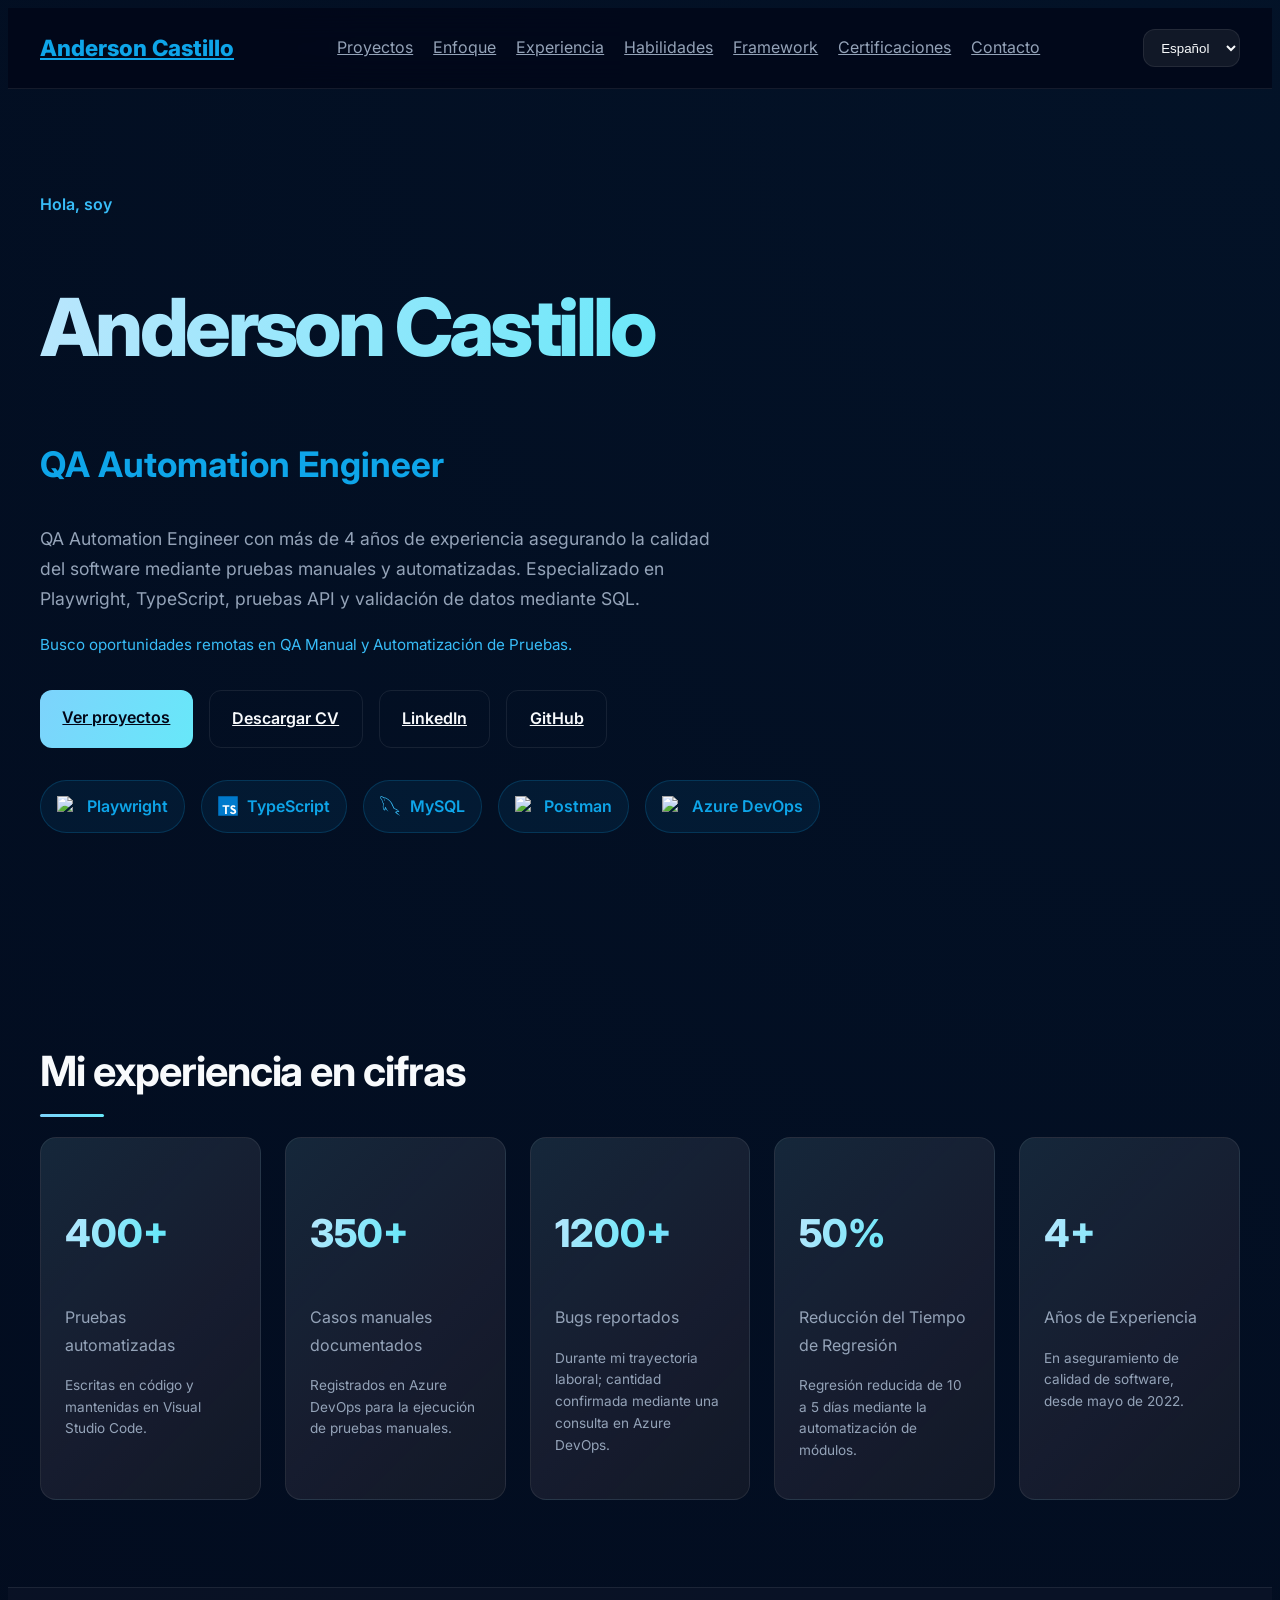
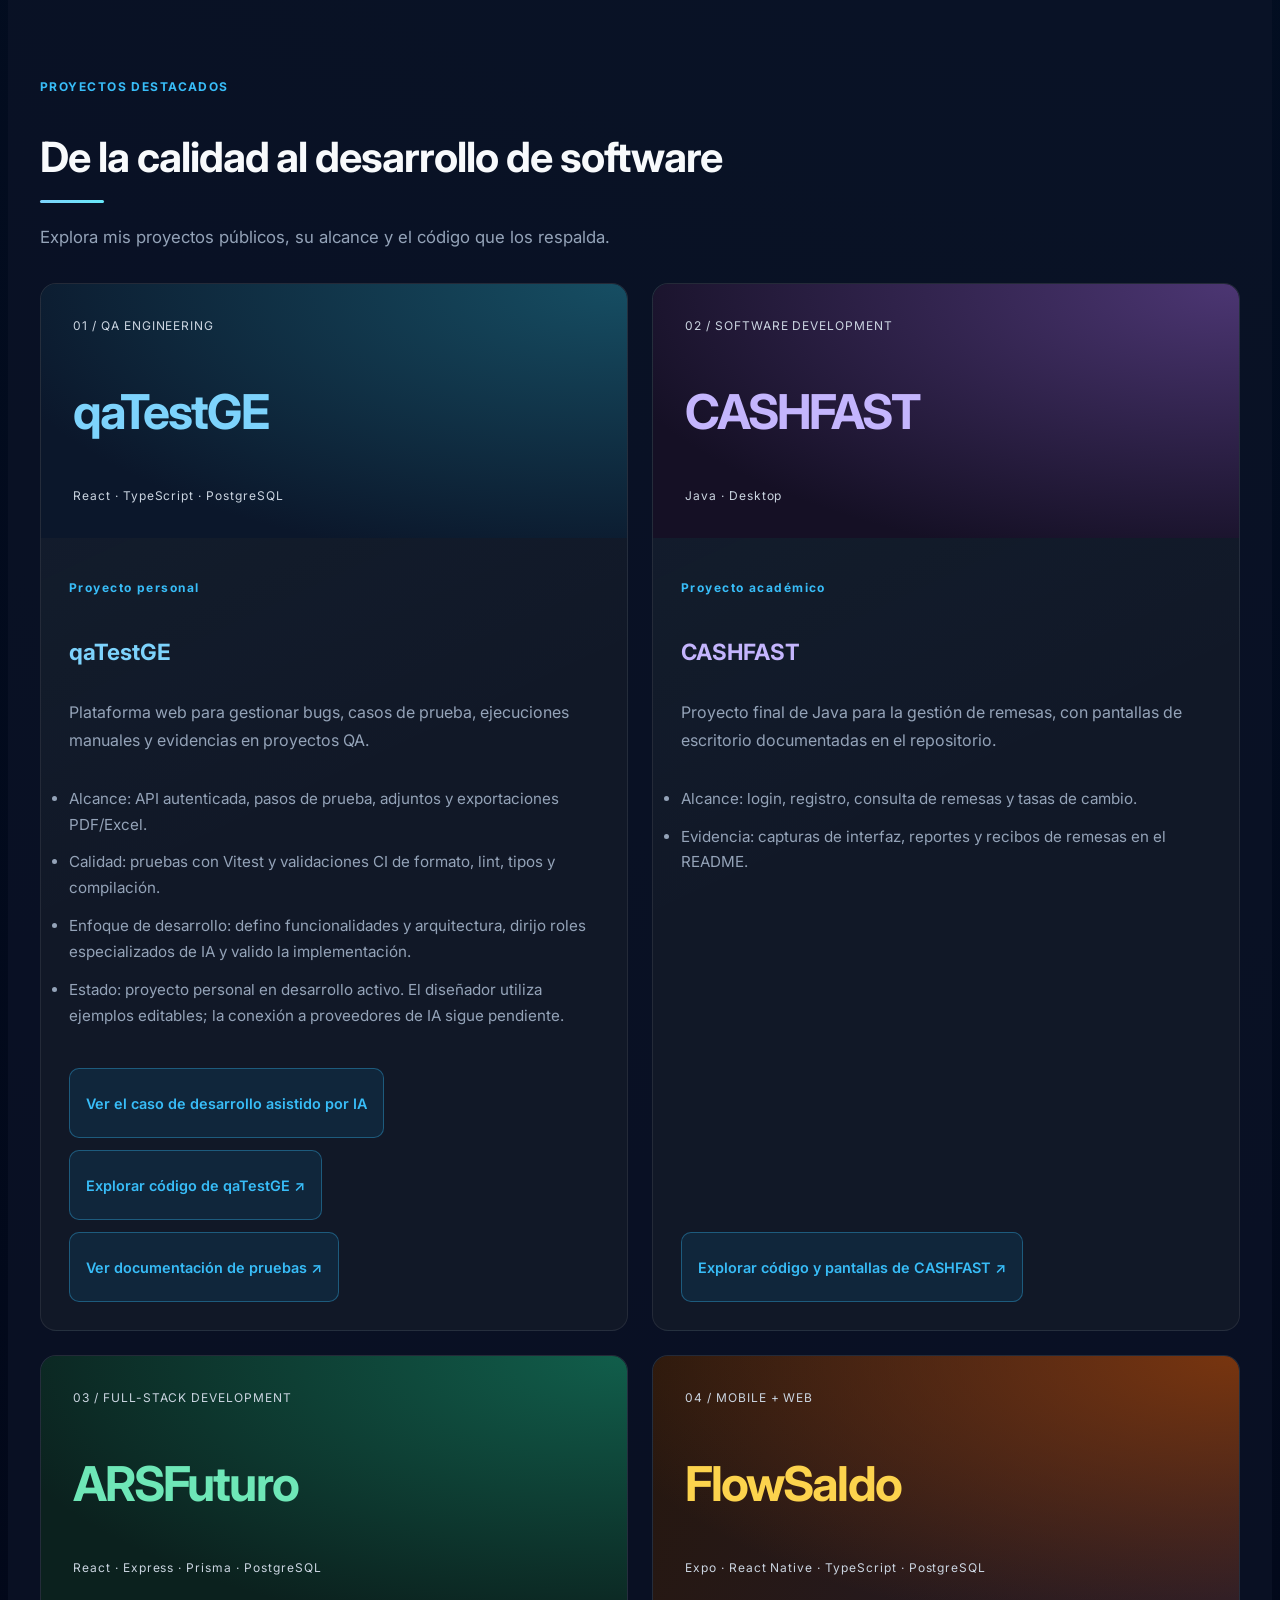
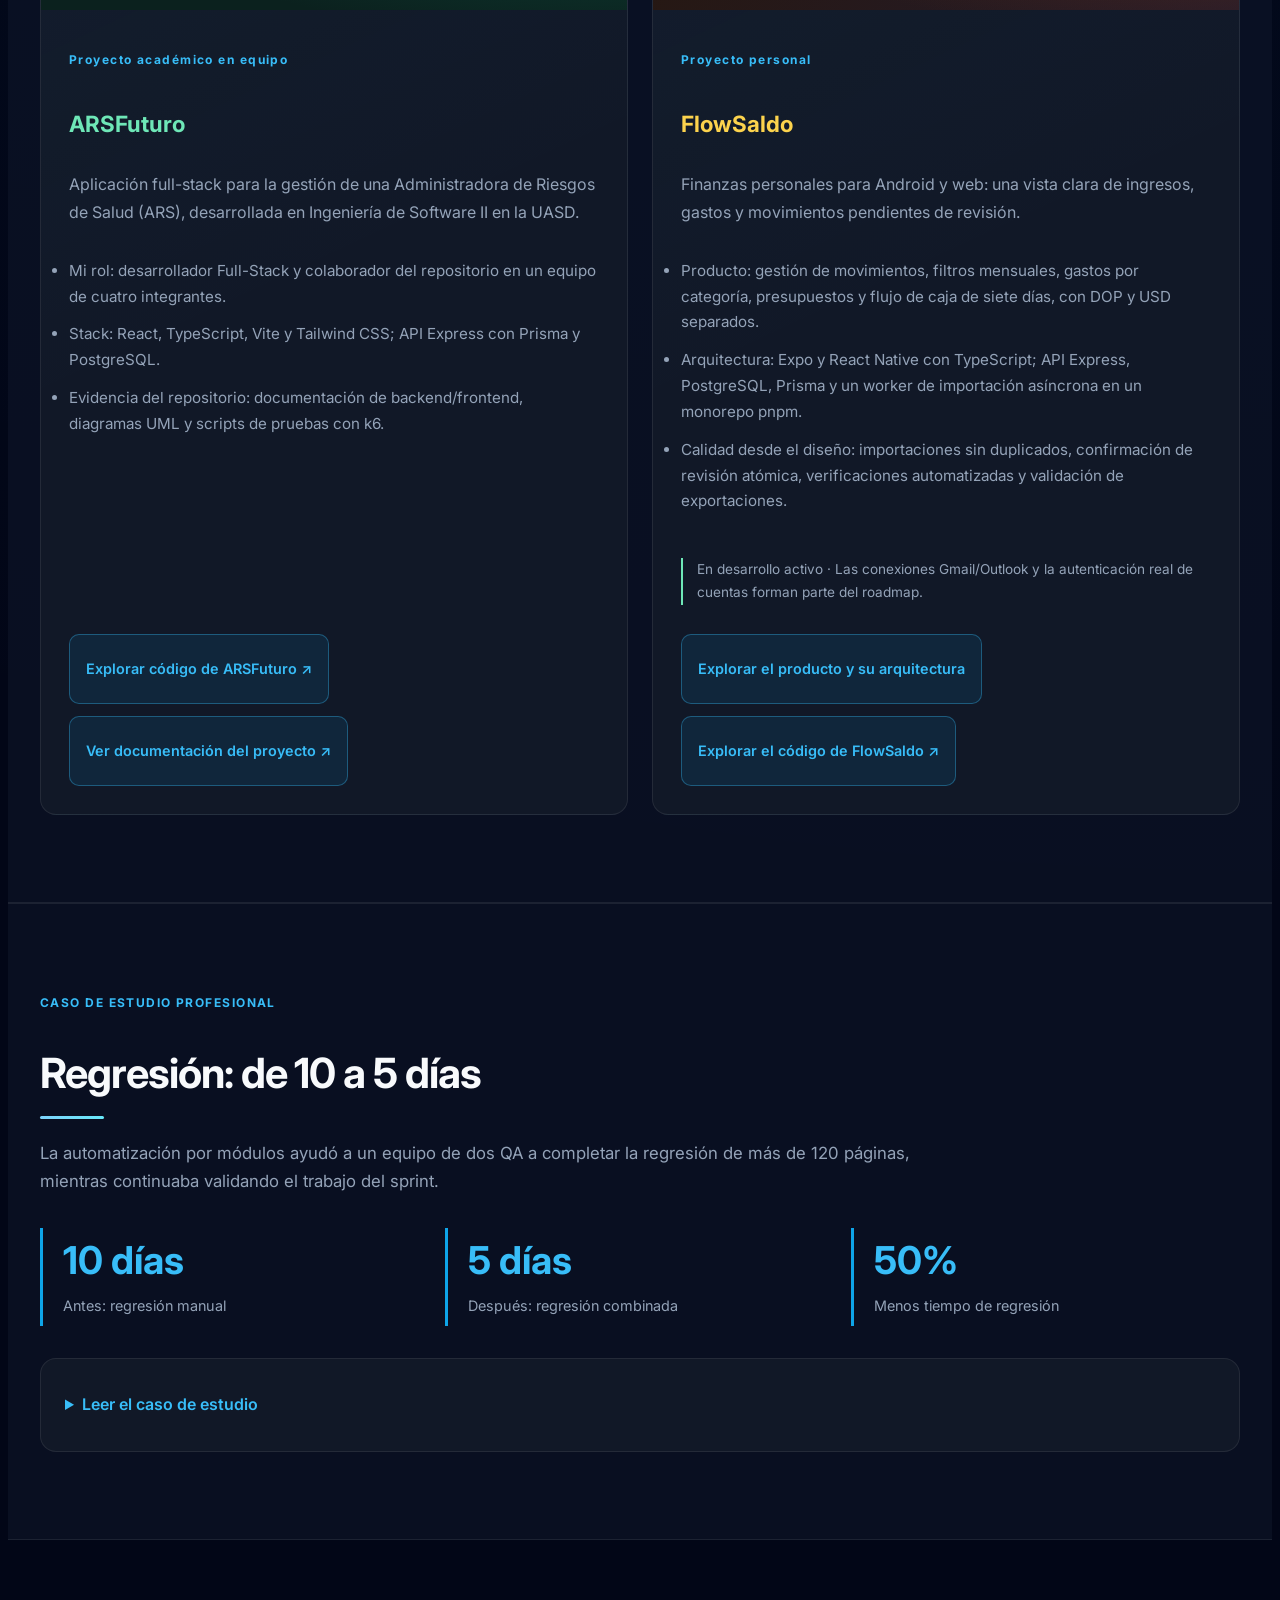
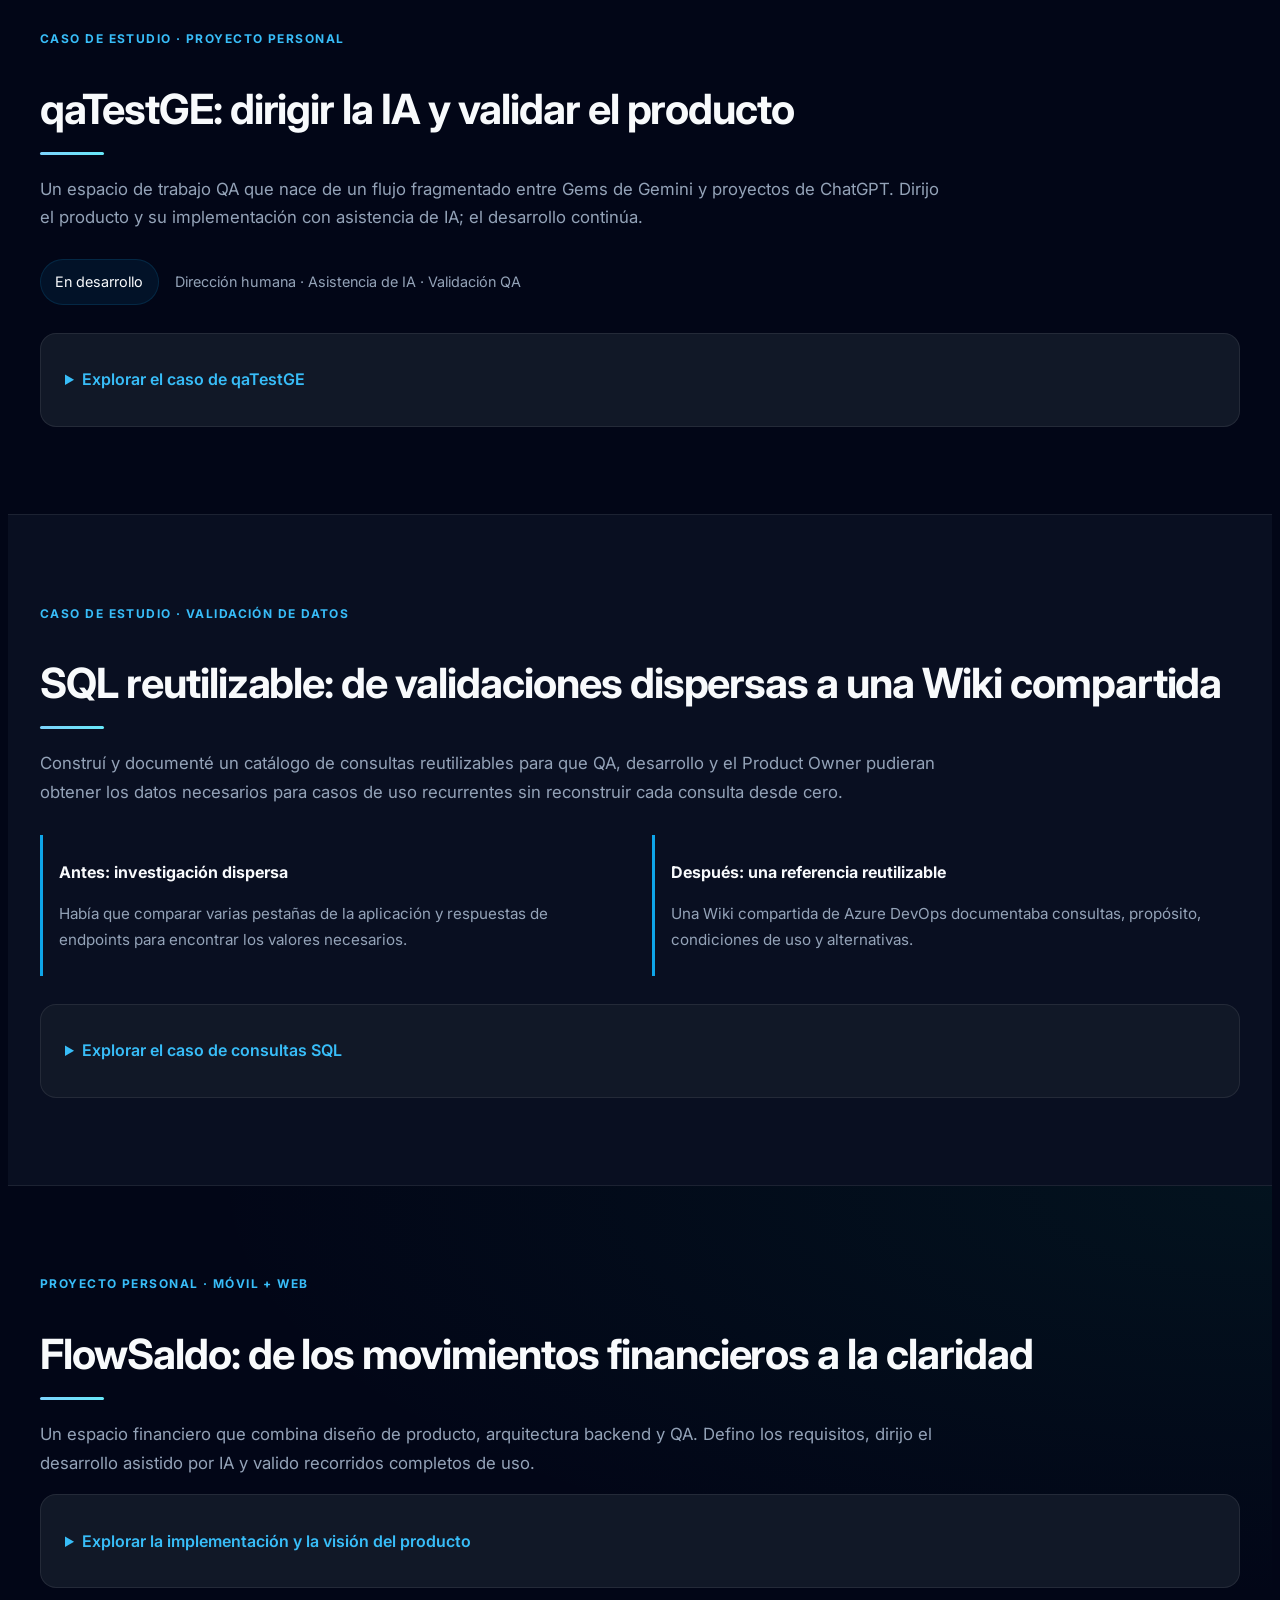
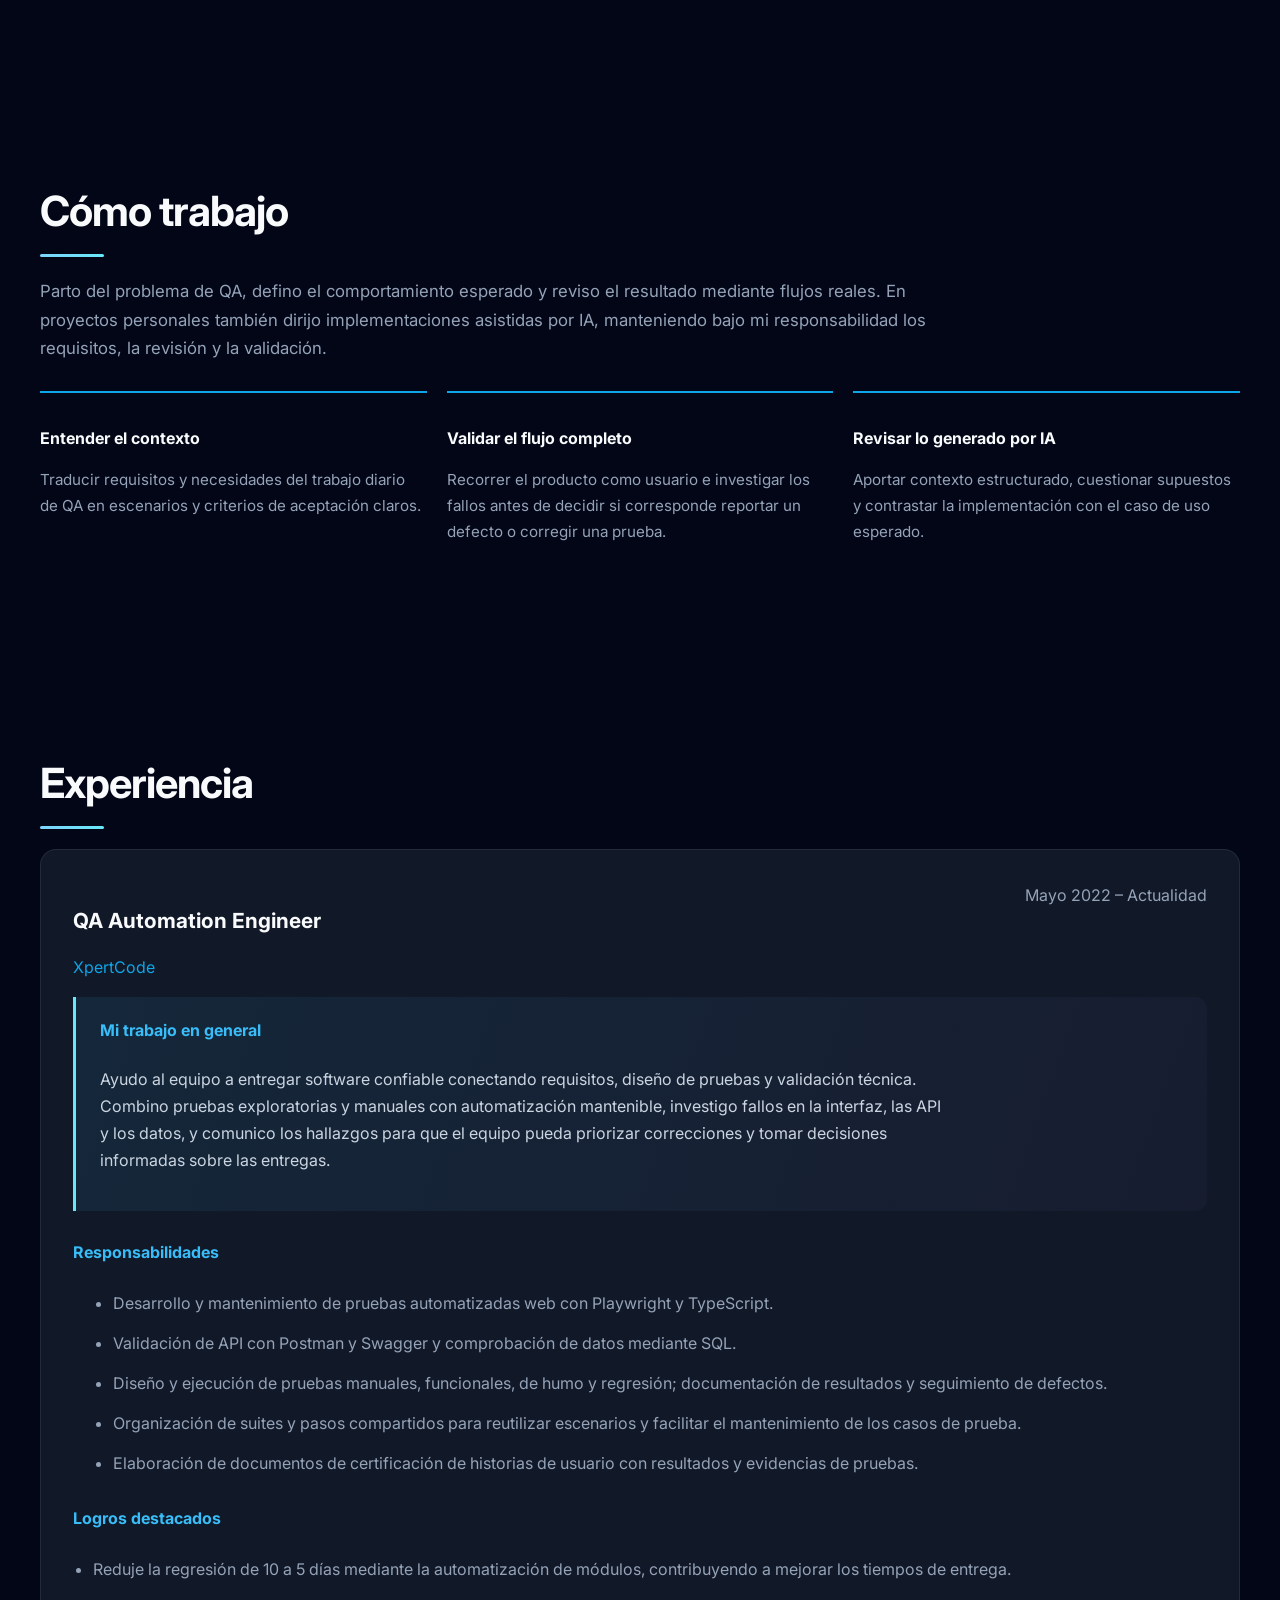
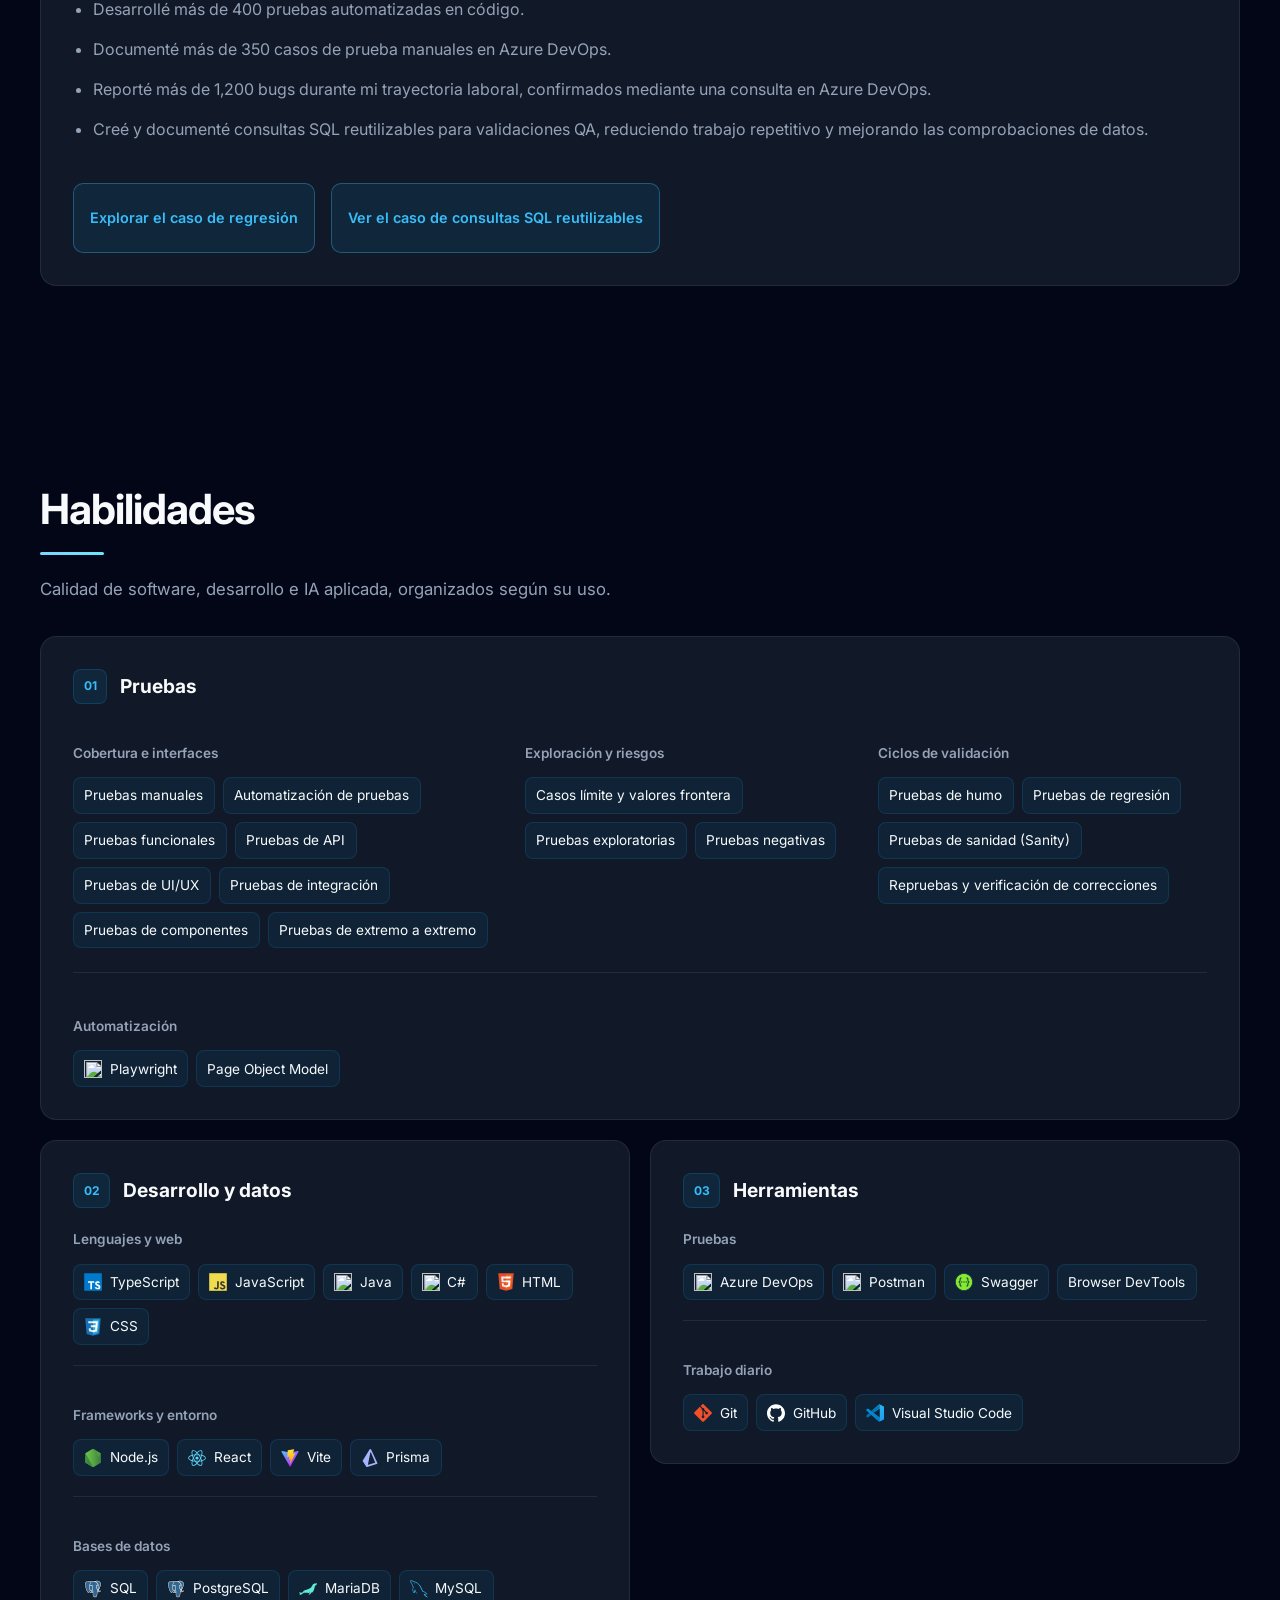
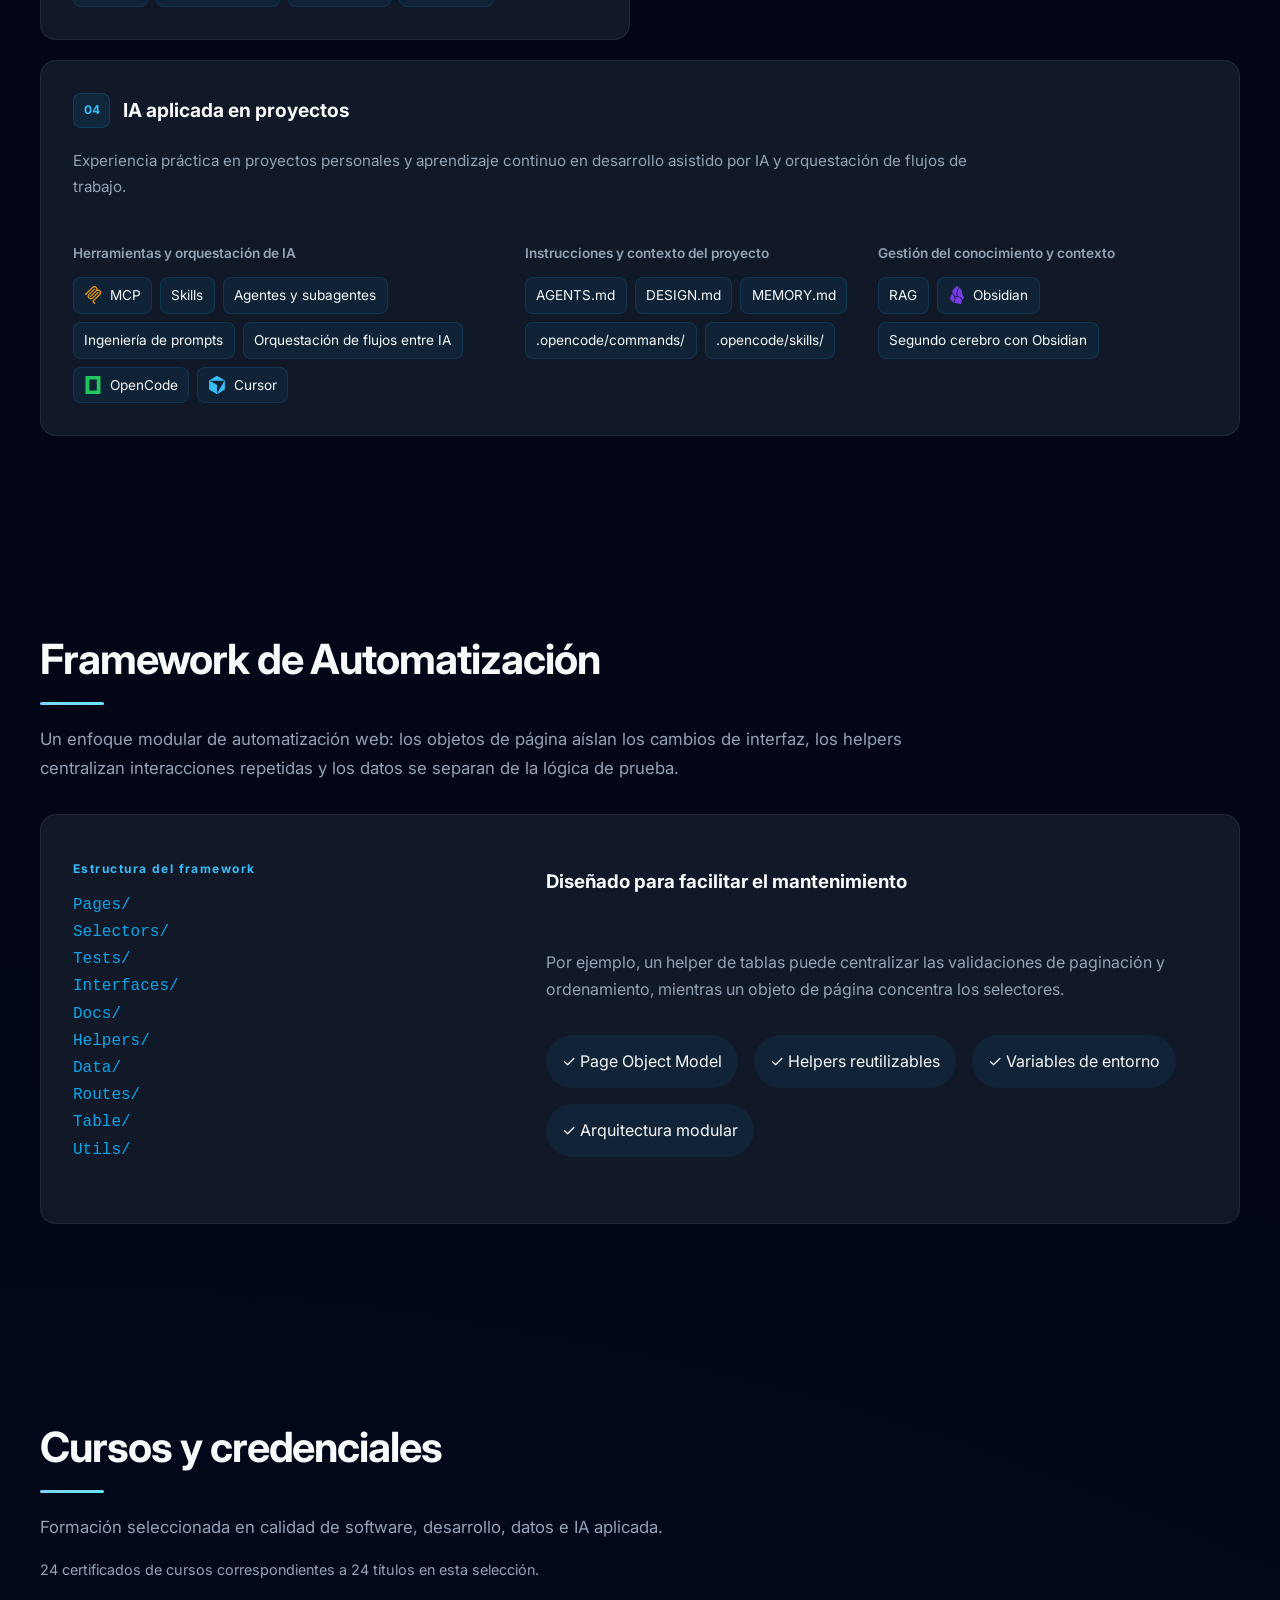
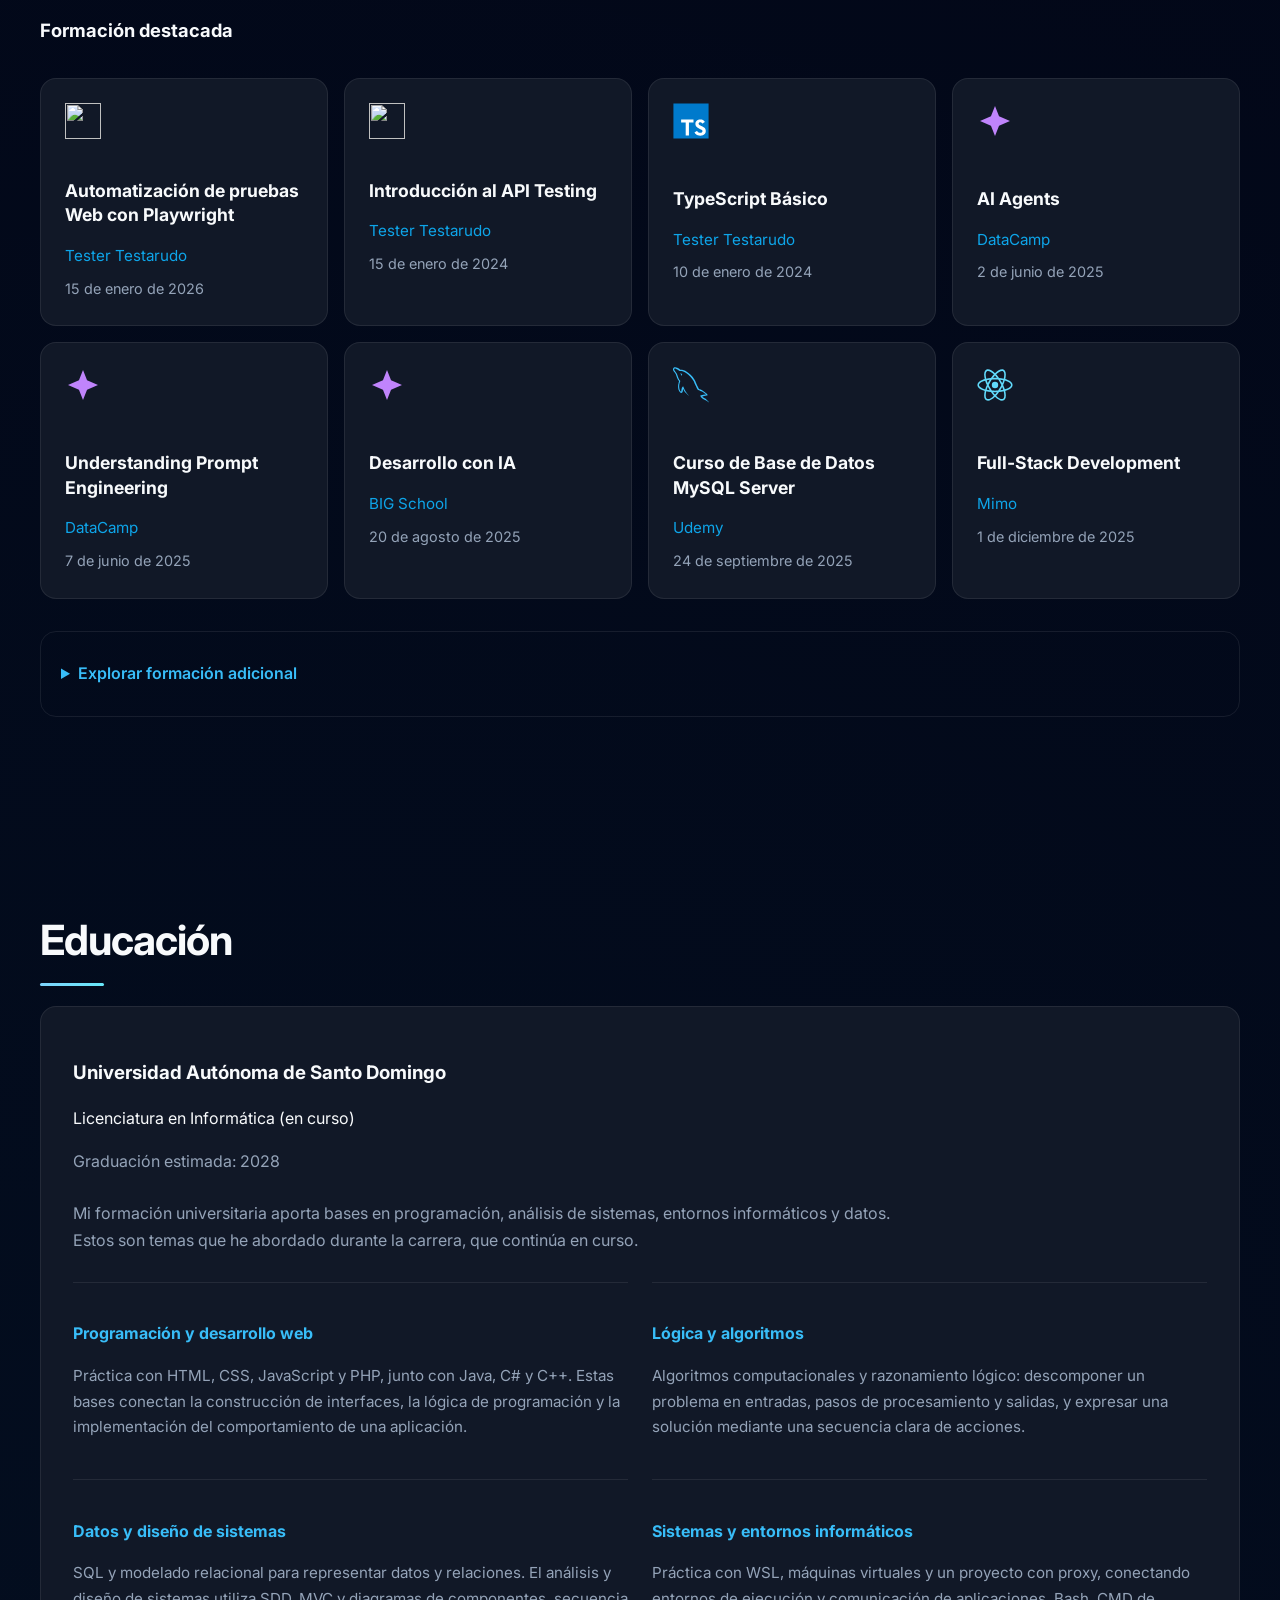
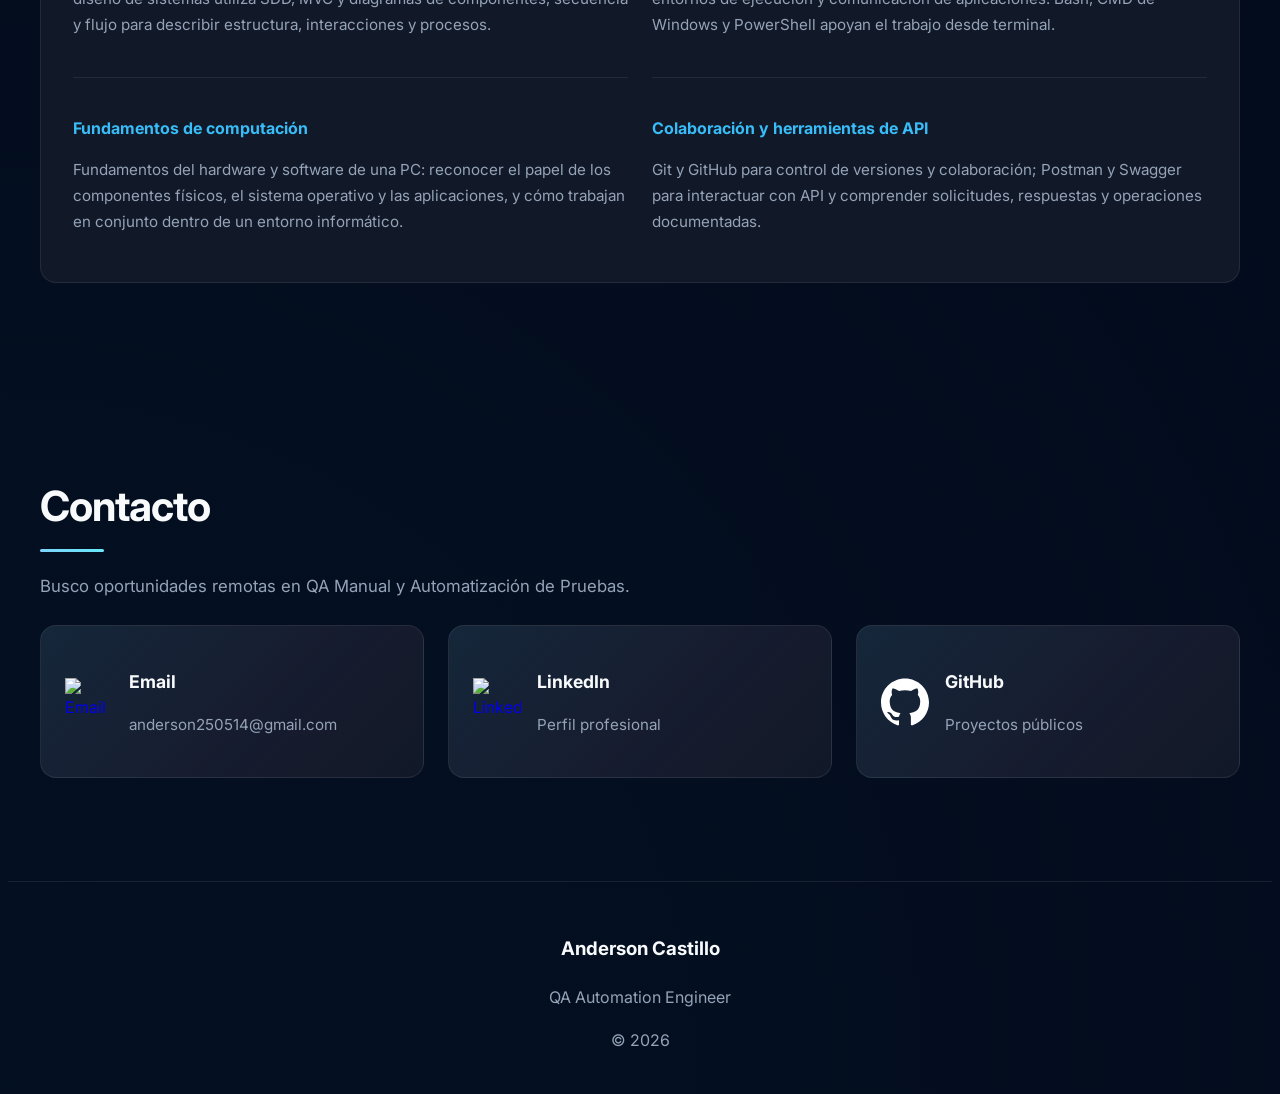
==== commit 7dc13f48: "feat: refine project palettes, hover states and experience overview" ====
--- a/es.html
+++ b/es.html
@@ -666,6 +666,10 @@
                 >Mayo 2022 – Actualidad</span
               >
             </div>
+            <div class="experience-overview">
+              <h4 class="experience-card__subtitle" data-translate="exp_overview_title">Mi trabajo en general</h4>
+              <p data-translate="exp_overview">Ayudo al equipo a entregar software confiable conectando requisitos, diseño de pruebas y validación técnica. Combino pruebas exploratorias y manuales con automatización mantenible, investigo fallos en la interfaz, las API y los datos, y comunico los hallazgos para que el equipo pueda priorizar correcciones y tomar decisiones informadas sobre las entregas.</p>
+            </div>
             <h4
               data-translate="responsibilities"
               class="experience-card__subtitle"
@@ -1106,7 +1110,7 @@
           <p
             data-translate="courses_summary"
             class="section__text courses-summary"
-          >26 certificados de cursos correspondientes a 24 títulos en esta selección.</p>
+          >24 certificados de cursos correspondientes a 24 títulos en esta selección.</p>
           <h3 data-translate="courses_featured" class="courses-heading">Formación destacada</h3>
           <div class="certifications-grid">
             <article class="certification-card">
@@ -1317,13 +1321,7 @@
                   class="certification-card__year"
                   datetime="2025-11-10"
                   >10 de noviembre de 2025</time
-                ><time
-                  data-translate="date_2025-11-08"
-                  class="certification-card__year"
-                  datetime="2025-11-08"
-                  >8 de noviembre de 2025</time
                 >
-                <p data-translate="courses_repeat" class="course-note">Dos certificados con fechas de finalización distintas</p>
               </article>
               <article class="certification-card">
                 <img
@@ -1453,13 +1451,7 @@
                   class="certification-card__year"
                   datetime="2025-01-25"
                   >25 de enero de 2025</time
-                ><time
-                  data-translate="date_2025-02-16"
-                  class="certification-card__year"
-                  datetime="2025-02-16"
-                  >16 de febrero de 2025</time
                 >
-                <p data-translate="courses_repeat" class="course-note">Dos certificados con fechas de finalización distintas</p>
               </article>
               <article class="certification-card">
                 <img
--- a/css/styles.css
+++ b/css/styles.css
@@ -1482,3 +1482,69 @@
   .button--primary { background: ButtonFace; color: ButtonText; border: 1px solid ButtonText; }
   .section__title::after { background: CanvasText; }
 }
+
+/* Each project has its own palette, including its title and visual cover. */
+.project-card { --project-title: #7dd3fc; }
+.project-card:has(.project-card__visual--alt) { --project-title: #c4b5fd; }
+.project-card:has(.project-card__visual--ars) { --project-title: #6ee7b7; }
+.project-card--flow { --project-title: #fcd34d; }
+.project-card__visual {
+  background: radial-gradient(ellipse at top right, #164e63, transparent 80%), #0b172b;
+}
+.project-card__visual--alt {
+  background: radial-gradient(ellipse at top right, #4c3673, transparent 80%), #151025;
+}
+.project-card__visual--ars {
+  background: radial-gradient(ellipse at top right, #115e4b, transparent 80%), #0b211e;
+}
+.project-card__visual--flow {
+  background: radial-gradient(ellipse at top right, #78350f, transparent 80%),
+    linear-gradient(125deg, #26170d, #251b2a);
+}
+.project-card__visual strong,
+.project-card h3 { color: var(--project-title); }
+
+.experience-overview {
+  padding: 1.25rem 1.5rem;
+  margin-bottom: 1.75rem;
+  border-left: 3px solid #67e8f9;
+  border-radius: 0 12px 12px 0;
+  background: linear-gradient(110deg, rgba(56, 189, 248, .09), rgba(167, 139, 250, .04));
+}
+.experience-overview p { color: #cbd5e1; max-width: 85ch; }
+.experience-overview .experience-card__subtitle { margin-top: 0; }
+.certification-card,
+#skills .skill-group,
+#skills .skill-tag {
+  transition: background-color .2s ease, border-color .2s ease,
+    box-shadow .2s ease, transform .2s ease, color .2s ease;
+}
+@media (hover: hover) {
+  .certification-card:hover {
+    background: linear-gradient(135deg, rgba(56, 189, 248, .16), rgba(167, 139, 250, .1)), var(--color-card);
+    border-color: #7dd3fc;
+    box-shadow: 0 12px 30px rgba(2, 6, 23, .3);
+    transform: translateY(-4px);
+  }
+  .certification-card:hover .certification-card__title { color: #bae6fd; }
+  #skills .skill-group:hover {
+    background: linear-gradient(140deg, rgba(56, 189, 248, .1), rgba(167, 139, 250, .06)), var(--color-card);
+    border-color: #7dd3fc;
+    box-shadow: 0 8px 28px rgba(14, 165, 233, .1);
+    transform: translateY(-3px);
+  }
+  #skills .skill-tag:hover {
+    background: #164e63;
+    border-color: #67e8f9;
+    color: #ecfeff;
+    transform: translateY(-2px);
+  }
+}
+@media (prefers-reduced-motion: reduce) {
+  .certification-card,
+  #skills .skill-group,
+  #skills .skill-tag { transition: none; }
+  .certification-card:hover,
+  #skills .skill-group:hover,
+  #skills .skill-tag:hover { transform: none; }
+}
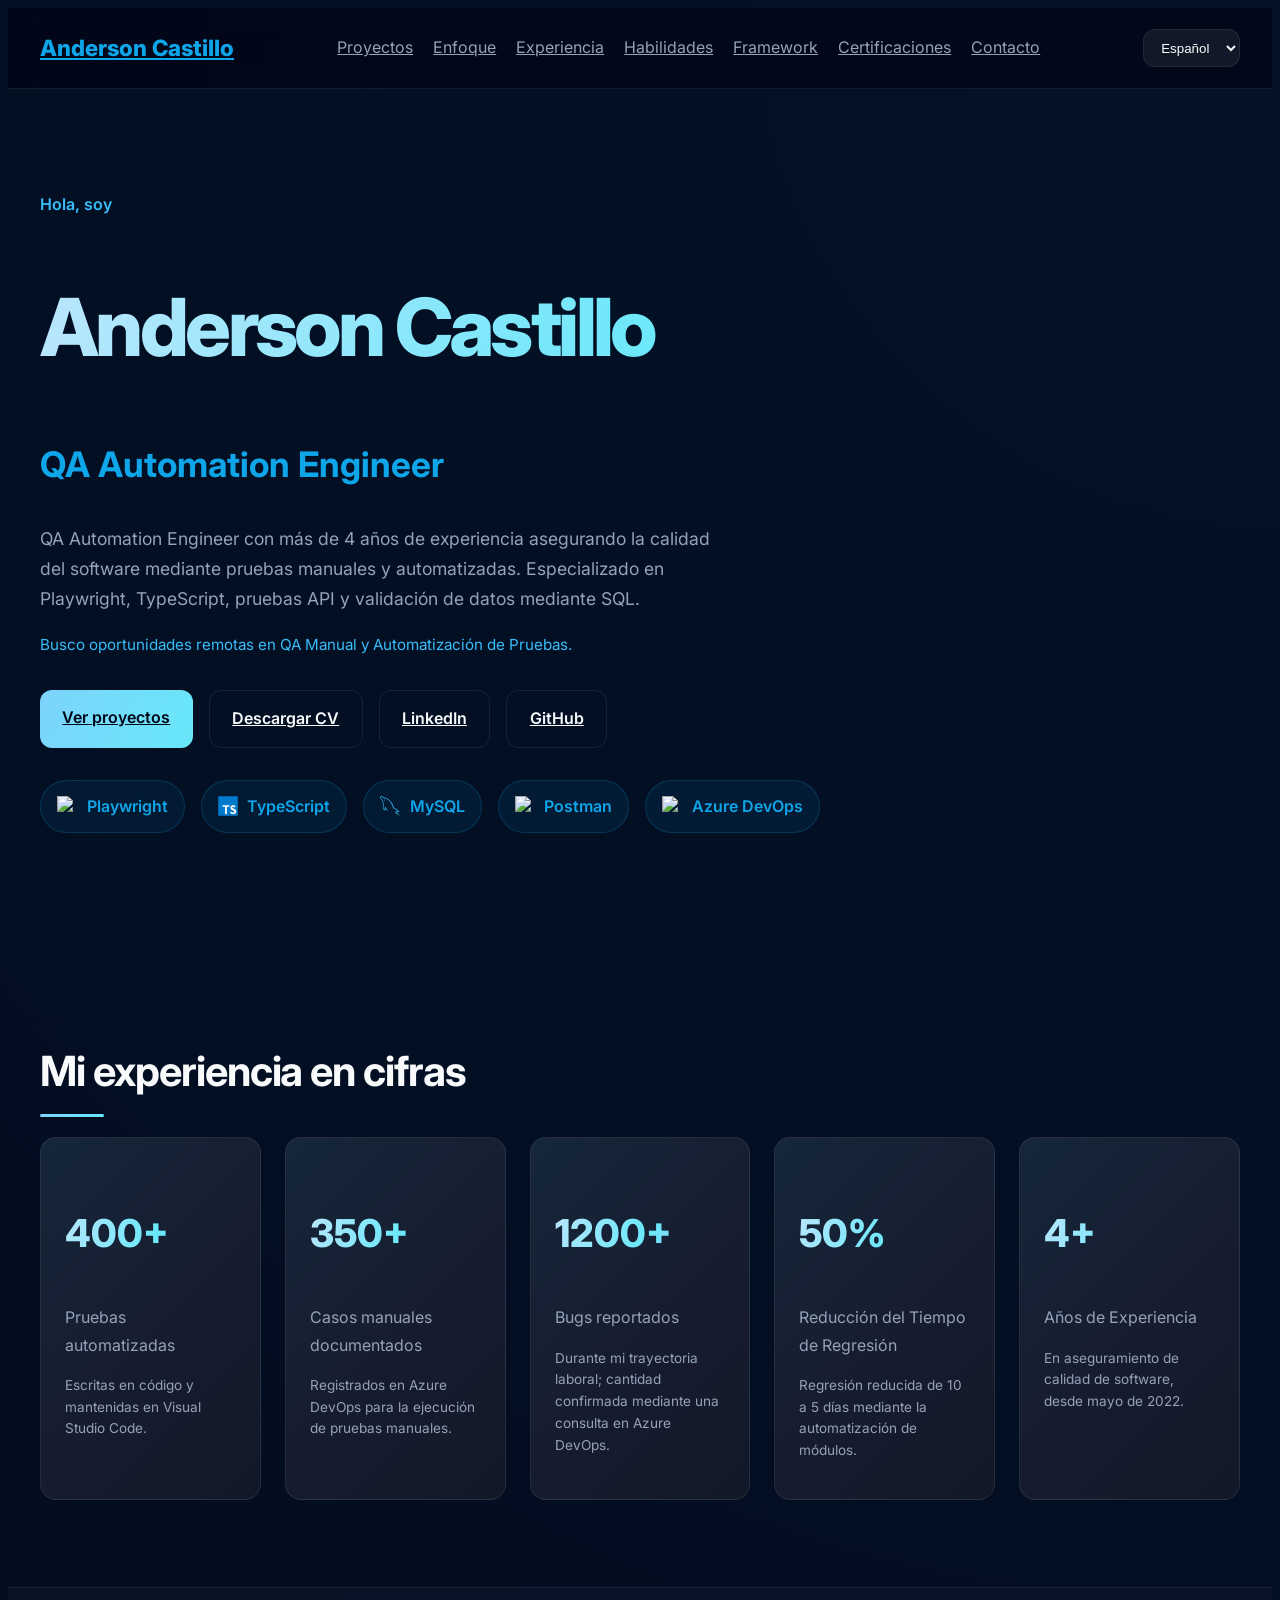
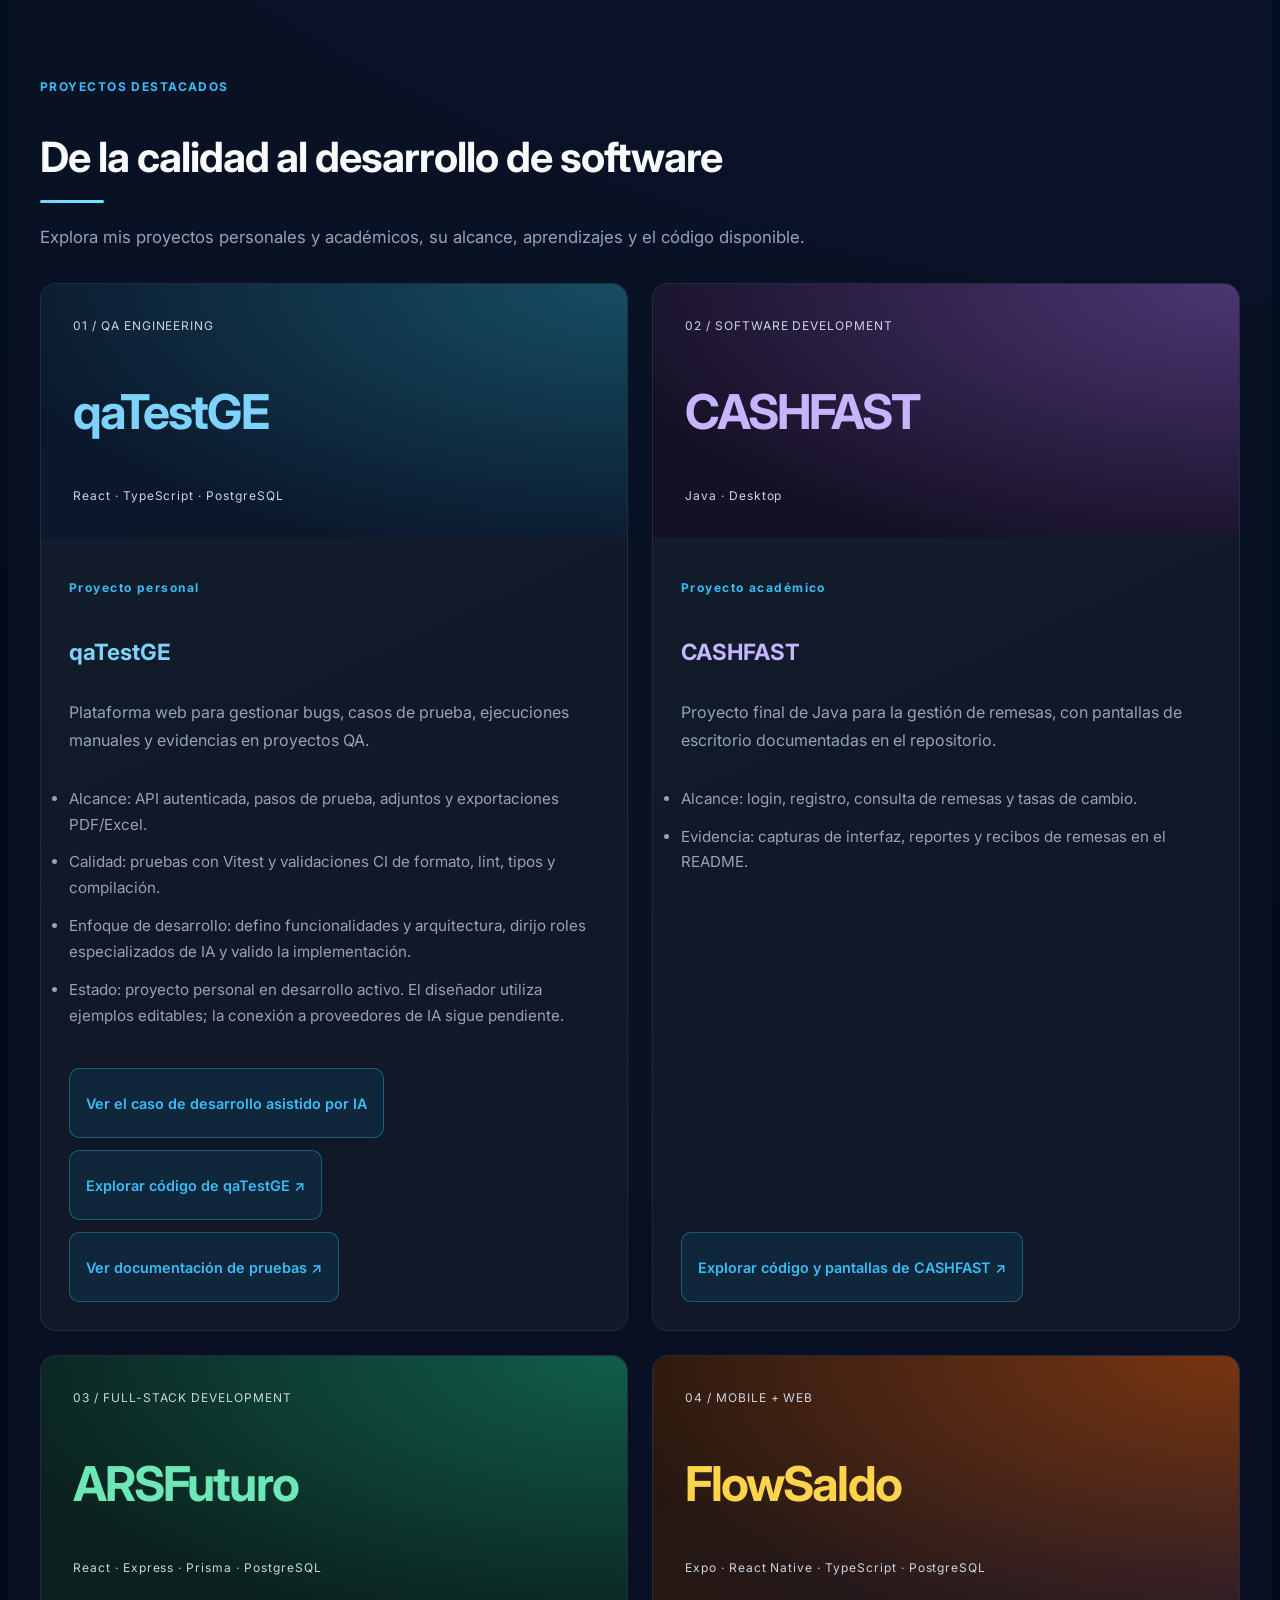
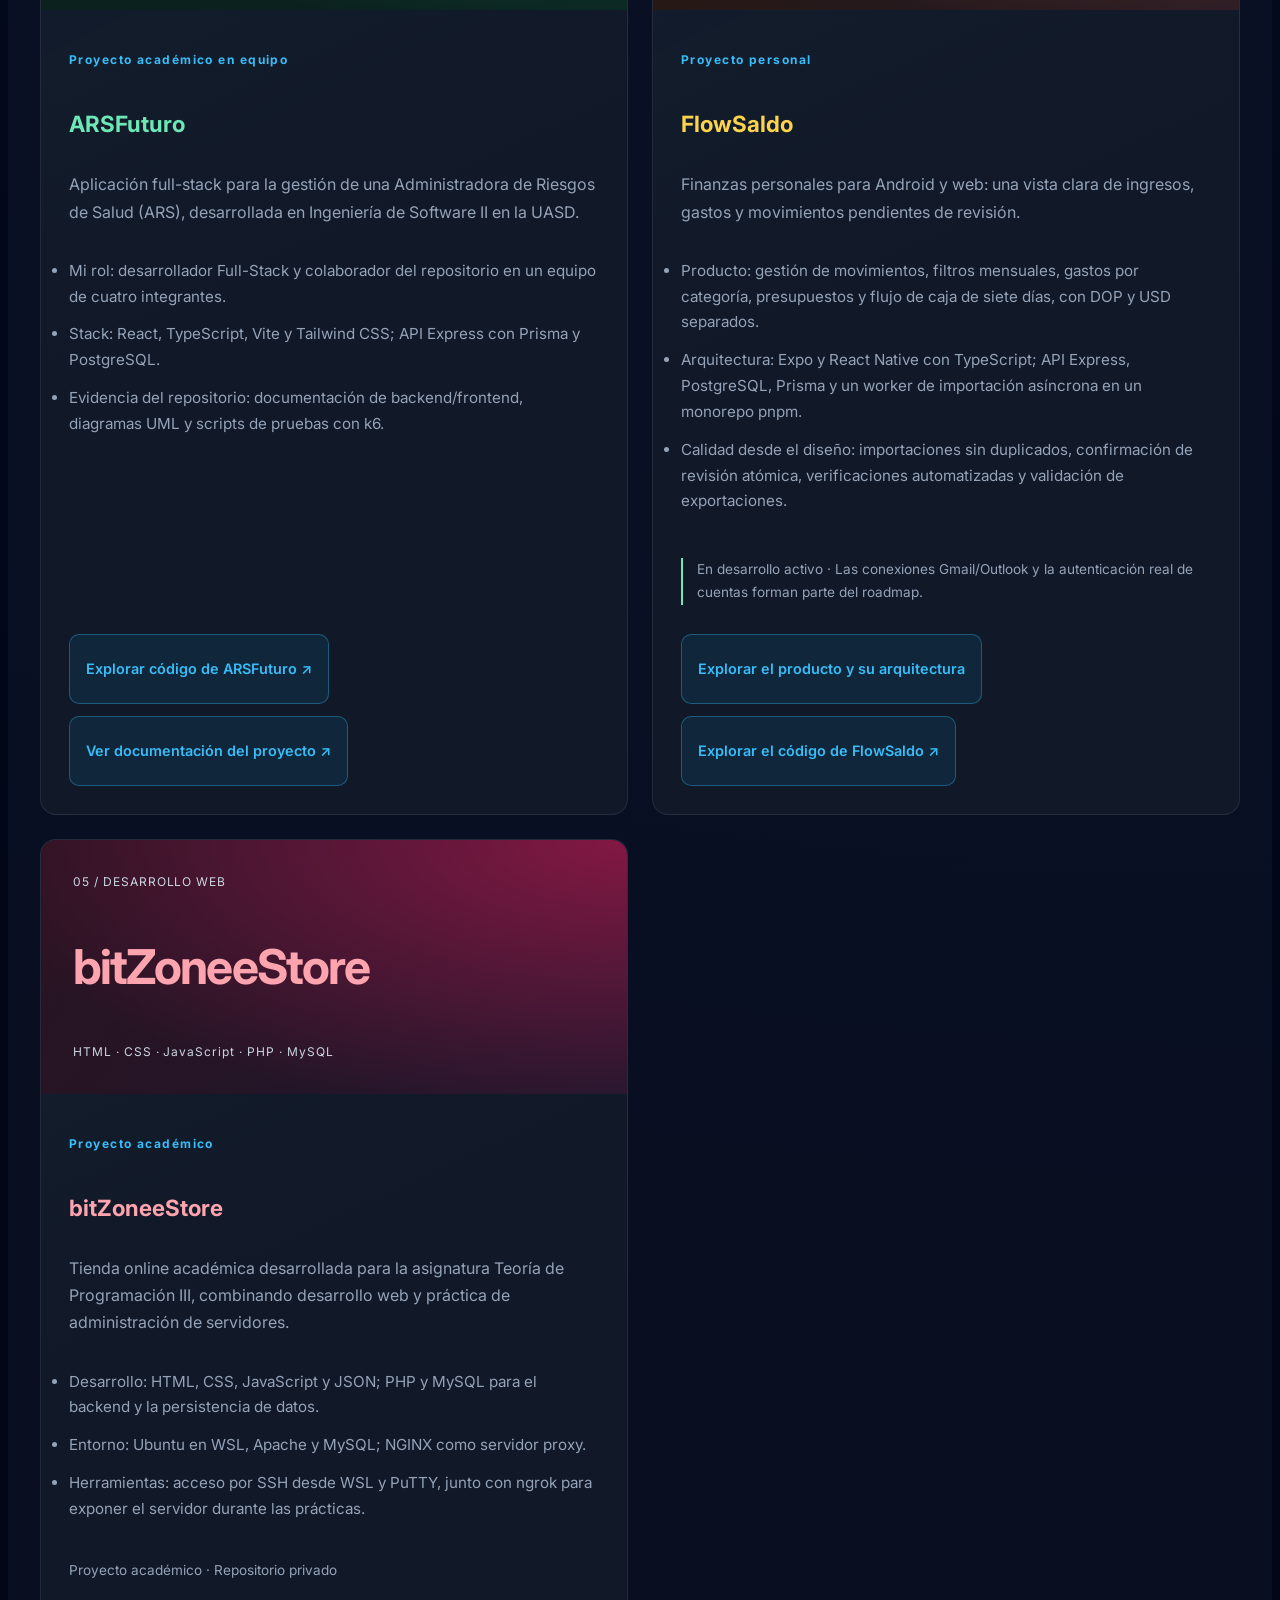
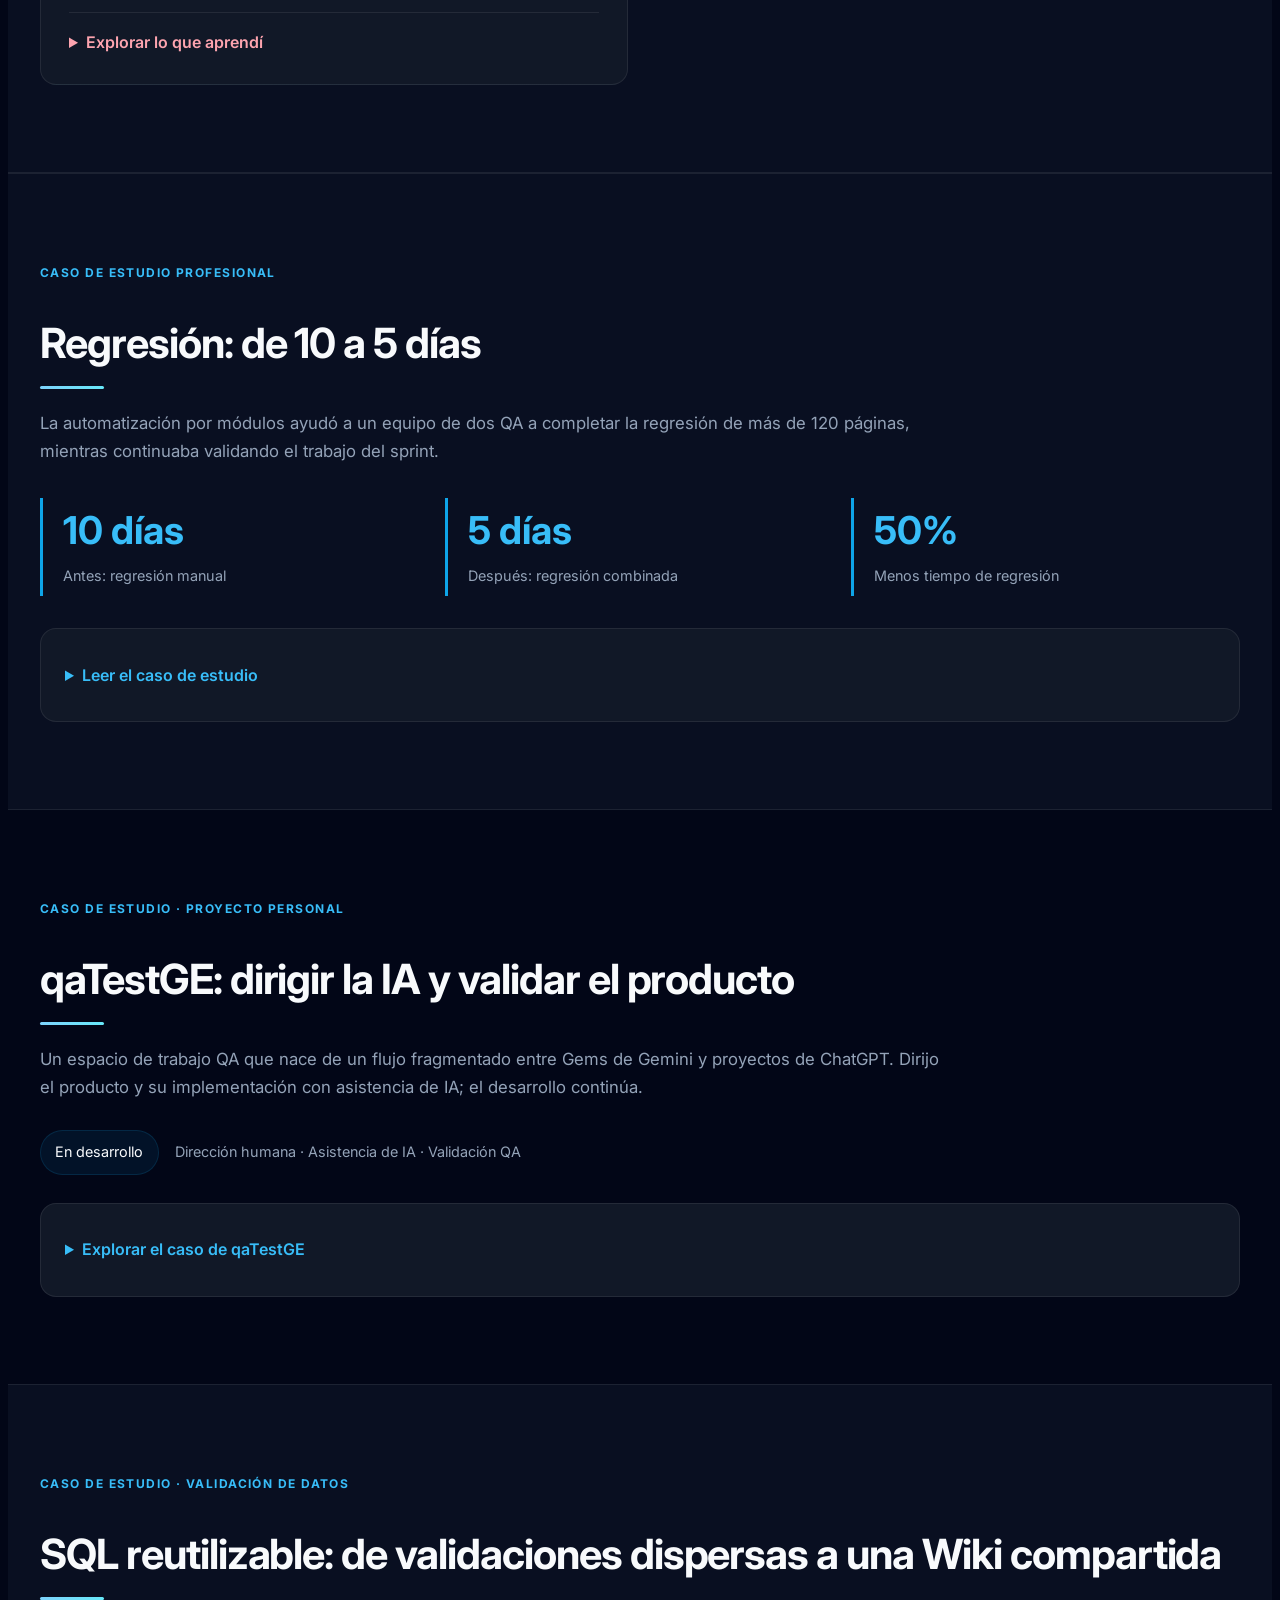
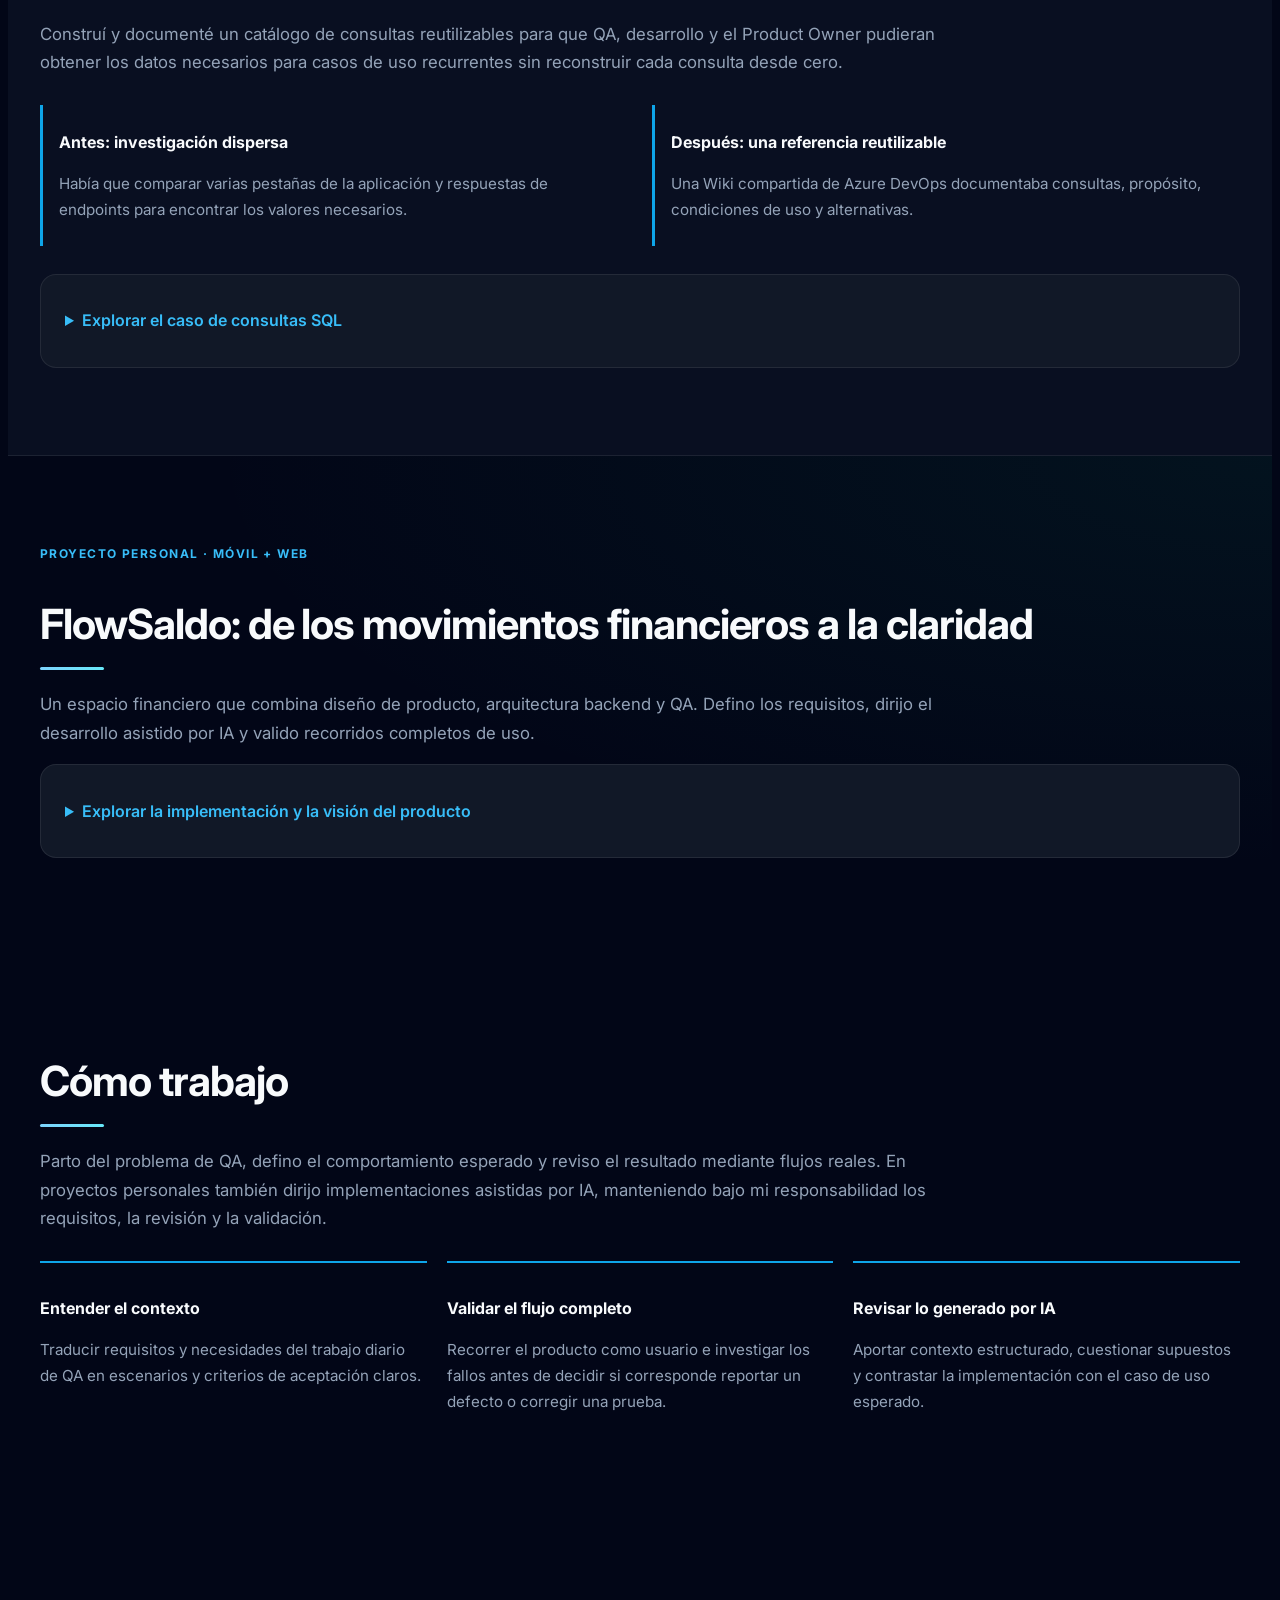
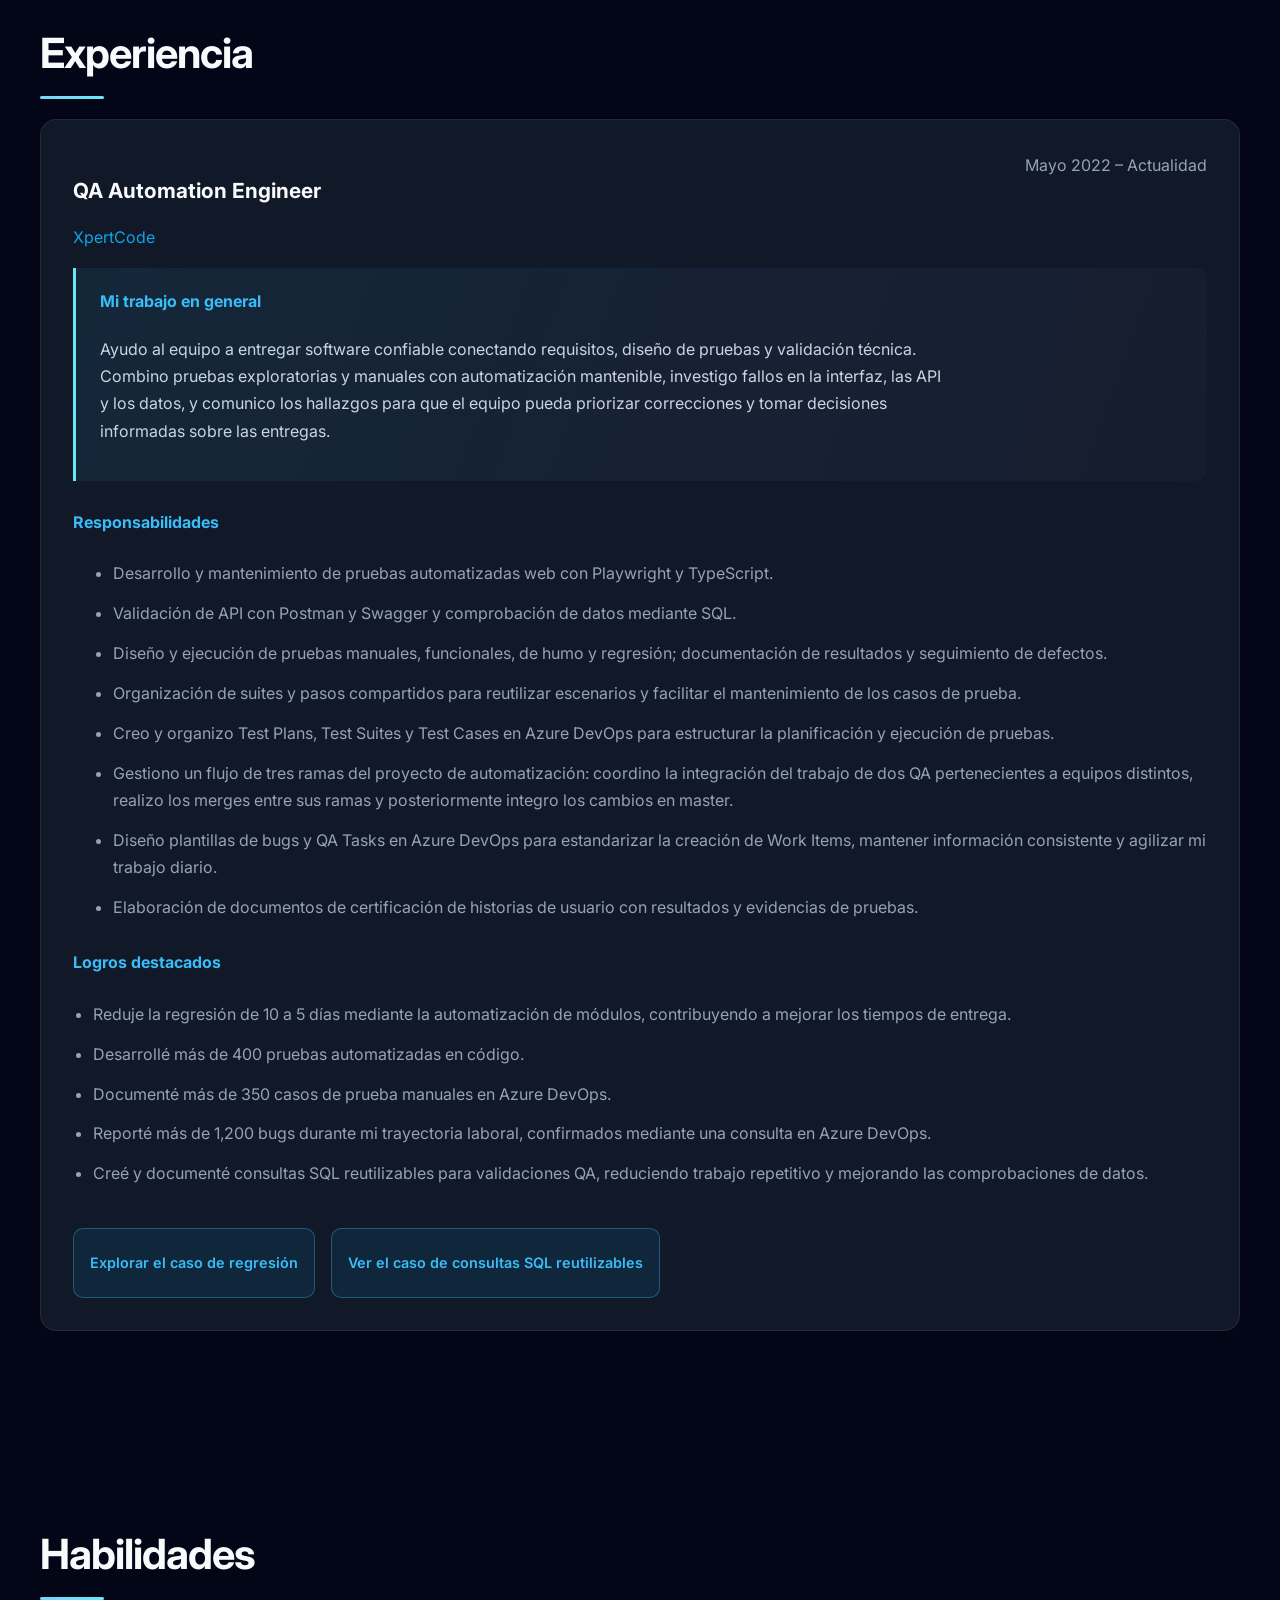
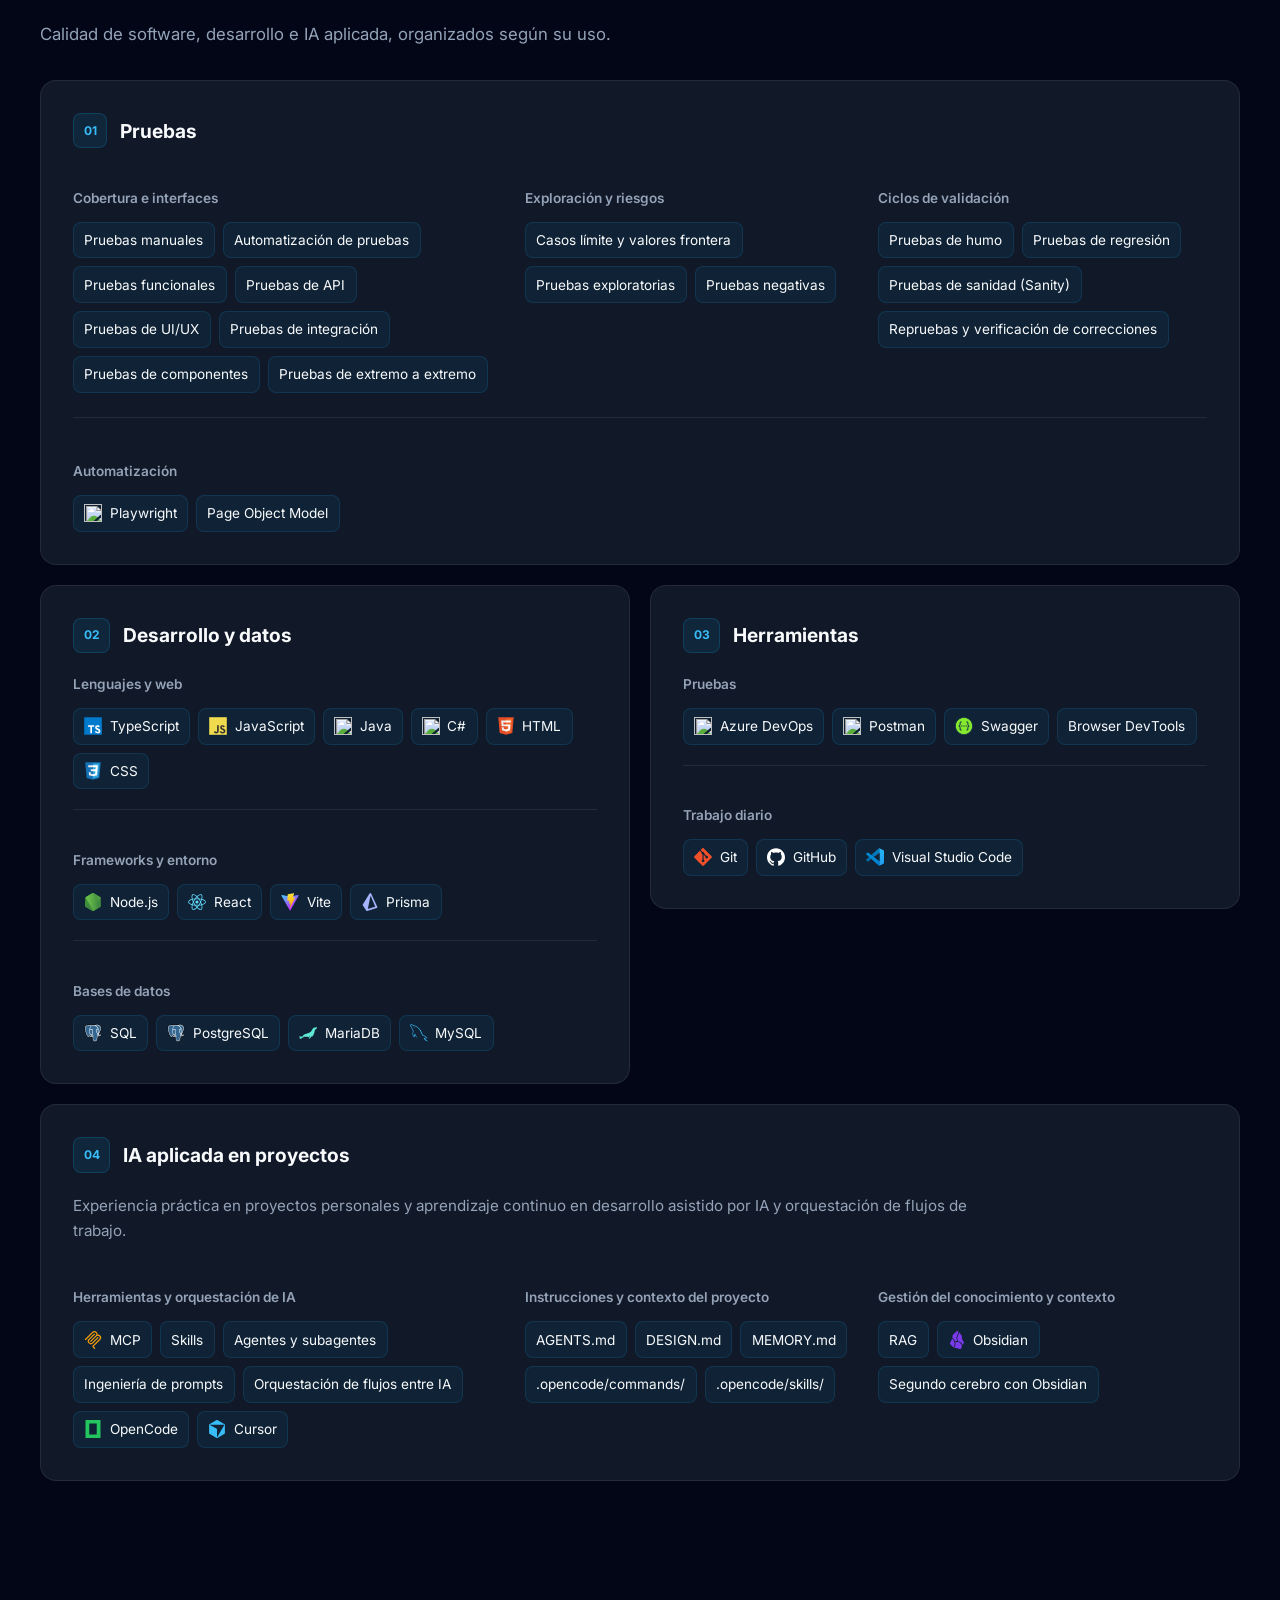
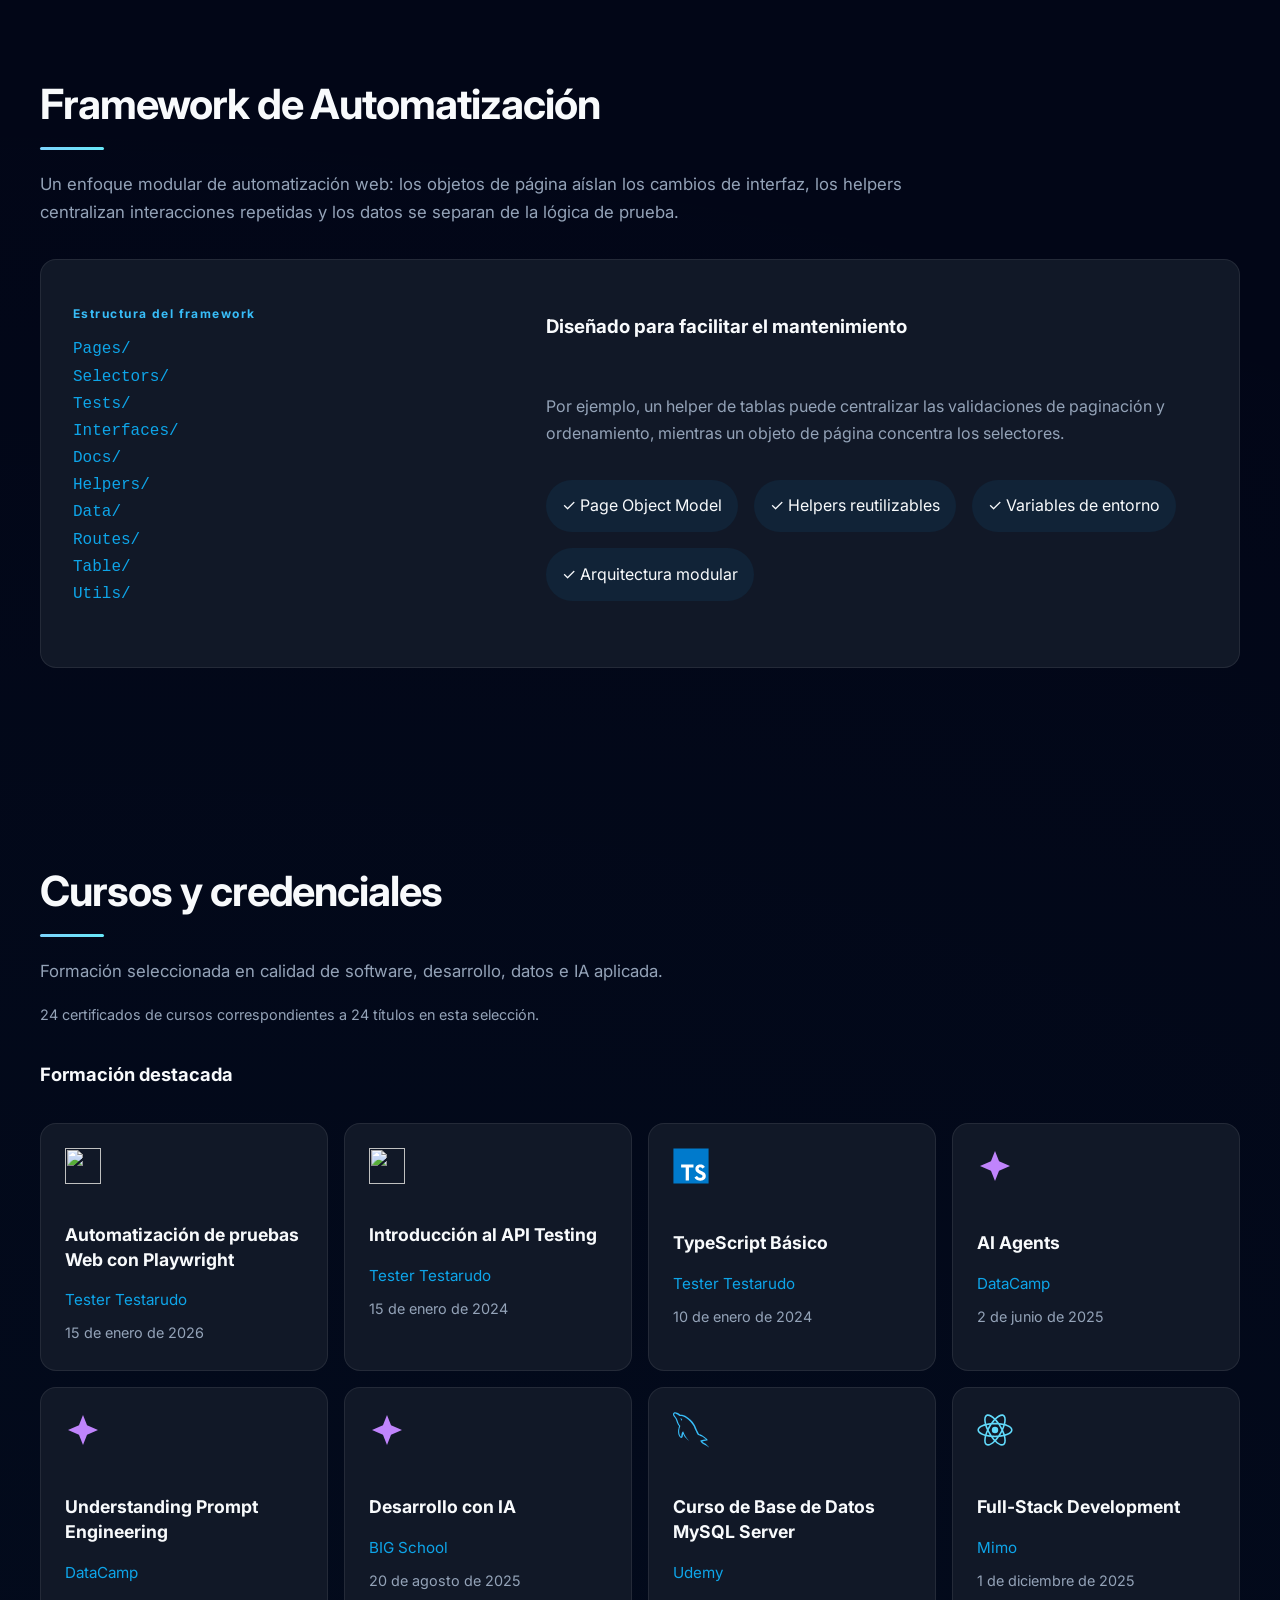
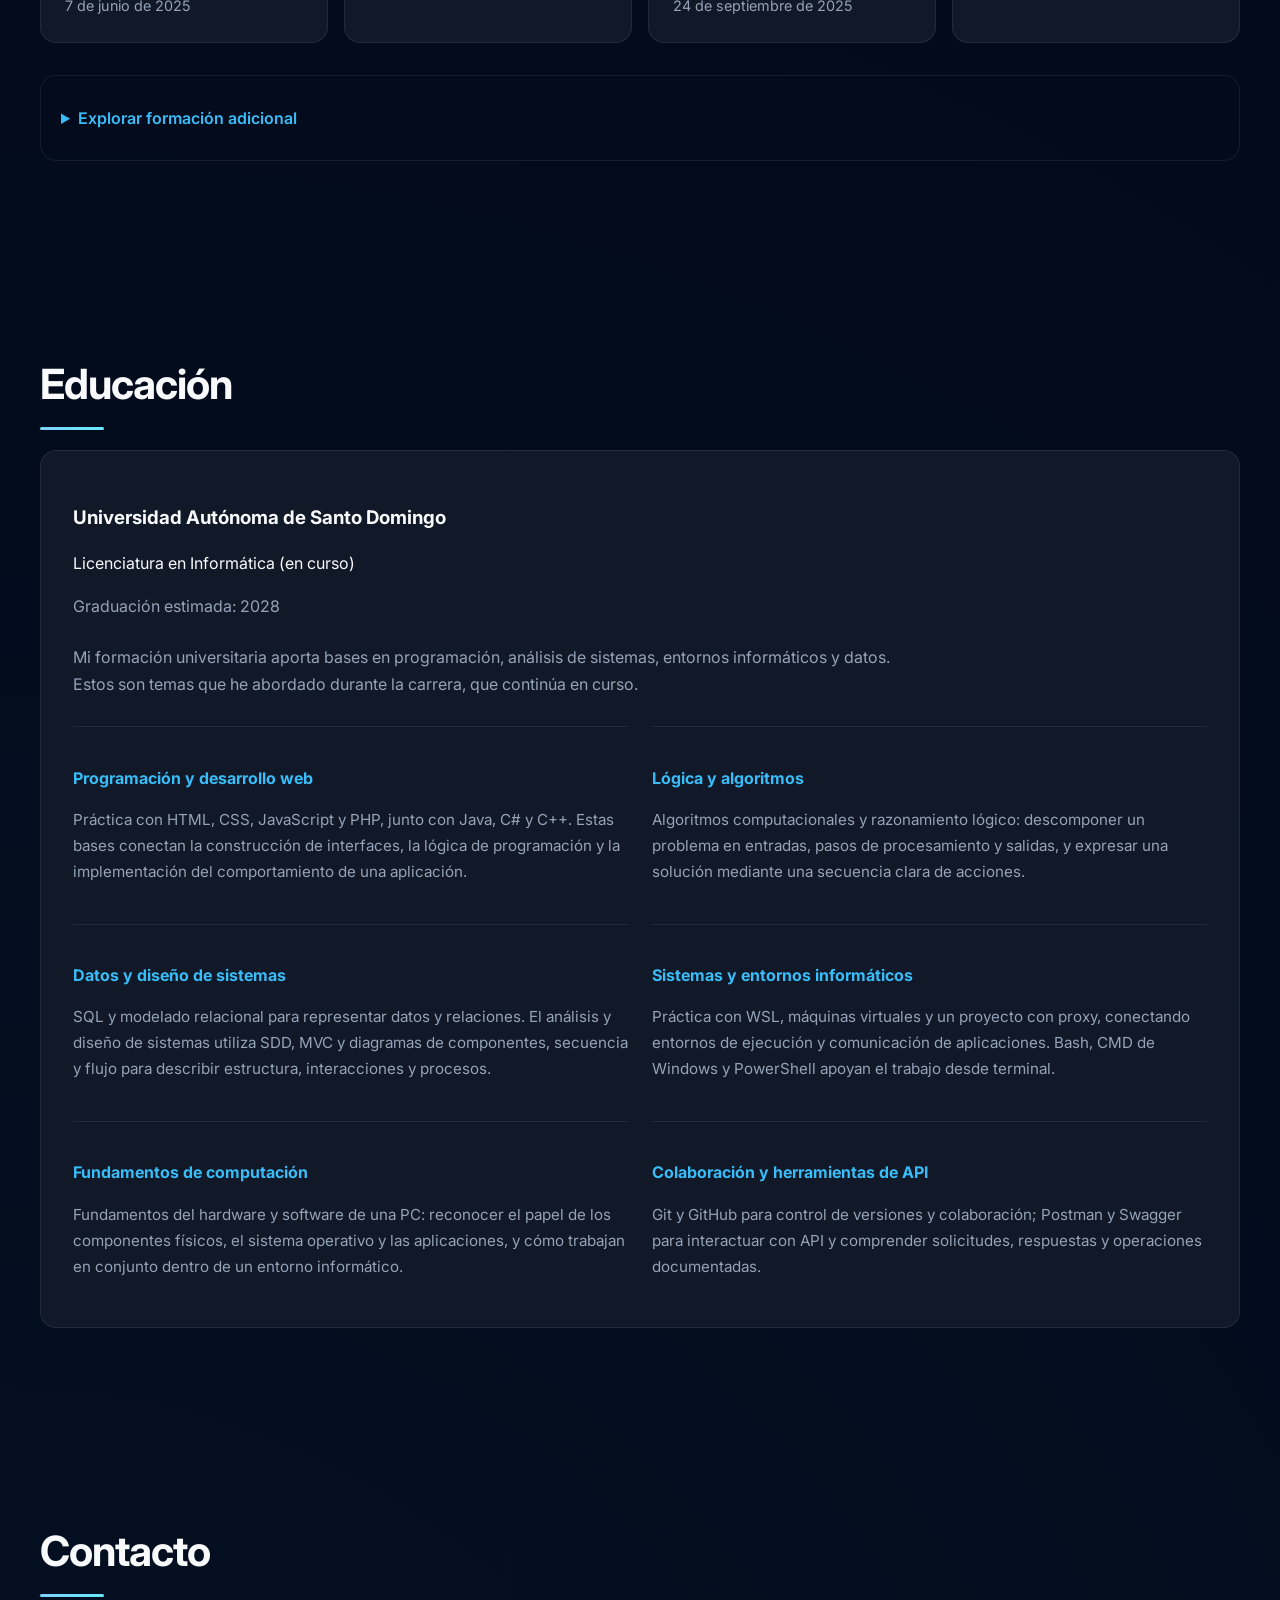
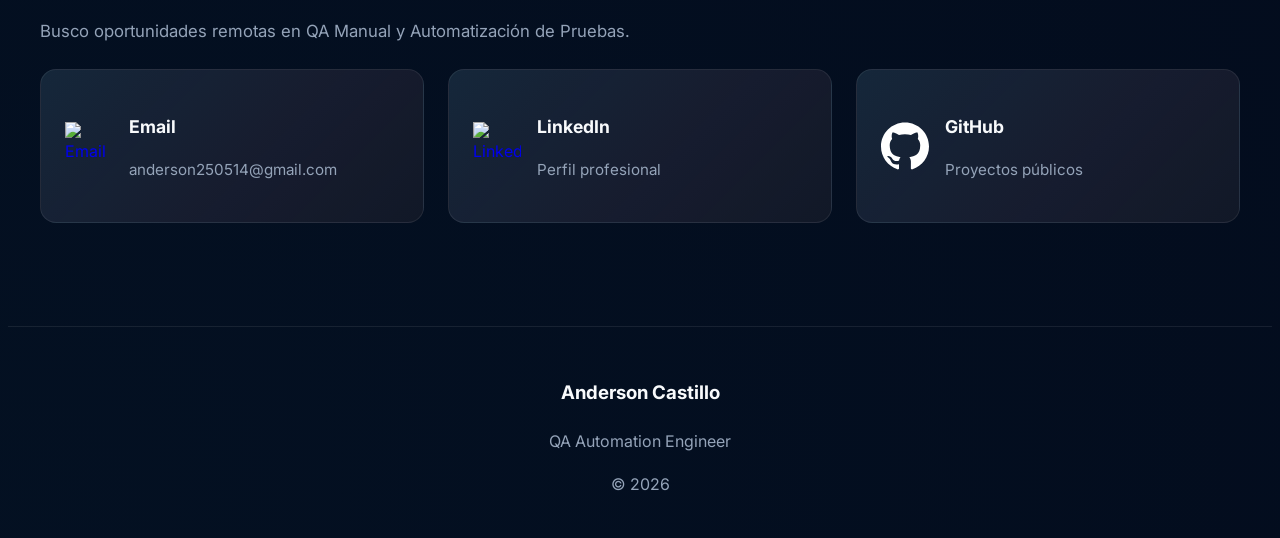
==== commit 778a0f5b: "feat: add bitZoneeStore and expand QA collaboration experience" ====
--- a/es.html
+++ b/es.html
@@ -288,7 +288,7 @@
         <div class="section__container">
           <p class="eyebrow" data-translate="projects_eyebrow">PROYECTOS DESTACADOS</p>
           <h2 class="section__title" data-translate="projects_title">De la calidad al desarrollo de software</h2>
-          <p class="section__text" data-translate="projects_intro">Explora mis proyectos públicos, su alcance y el código que los respalda.</p>
+          <p class="section__text" data-translate="projects_intro">Explora mis proyectos personales y académicos, su alcance, aprendizajes y el código disponible.</p>
           <div class="project-grid">
             <article class="project-card">
               <div class="project-card__visual" aria-hidden="true">
@@ -409,6 +409,17 @@
                   <a class="project-link" href="#case-study-flowsaldo" data-translate="flow_case_link">Explorar el producto y su arquitectura</a>
                   <a class="project-link" href="https://github.com/AndersonACP25/FlowSaldo" target="_blank" rel="noopener noreferrer" data-translate="flow_source">Explorar el código de FlowSaldo ↗</a>
                 </div>
+              </div>
+            </article>
+            <article class="project-card project-card--bitzone" id="project-bitzone">
+              <div class="project-card__visual project-card__visual--bitzone" aria-hidden="true">
+<span data-translate="bit_label">05 / DESARROLLO WEB</span><strong>bitZoneeStore</strong>
+                <span>HTML · CSS · JavaScript · PHP · MySQL</span>
+              </div>
+              <div class="project-card__body">
+                <p class="eyebrow" data-translate="academic_project">Proyecto académico</p>
+                <h3>bitZoneeStore</h3>
+<p data-translate="bit_description">Tienda online académica desarrollada para la asignatura Teoría de Programación III, combinando desarrollo web y práctica de administración de servidores.</p><ul class="project-card__details"><li data-translate="bit_stack">Desarrollo: HTML, CSS, JavaScript y JSON; PHP y MySQL para el backend y la persistencia de datos.</li><li data-translate="bit_servers">Entorno: Ubuntu en WSL, Apache y MySQL; NGINX como servidor proxy.</li><li data-translate="bit_access">Herramientas: acceso por SSH desde WSL y PuTTY, junto con ngrok para exponer el servidor durante las prácticas.</li></ul><p data-translate="bit_private" class="project-private">Proyecto académico · Repositorio privado</p><details class="bitzone-details"><summary data-translate="bit_read">Explorar lo que aprendí</summary><p data-translate="bit_learning">Este proyecto me permitió conectar la interfaz de una tienda con su backend y su entorno de ejecución. Practiqué con servicios en Ubuntu sobre WSL, acceso remoto por SSH y configuración de un proxy con NGINX. Según el servidor utilizado en las prácticas, desplegaba la tienda online o una API de Python con Flask.</p></details>
               </div>
             </article>
           </div>
@@ -679,6 +690,10 @@
               <li data-translate="exp_api">Validación de API con Postman y Swagger y comprobación de datos mediante SQL.</li>
               <li data-translate="exp_regression">Diseño y ejecución de pruebas manuales, funcionales, de humo y regresión; documentación de resultados y seguimiento de defectos.</li>
               <li data-translate="exp_suites">Organización de suites y pasos compartidos para reutilizar escenarios y facilitar el mantenimiento de los casos de prueba.</li>
+              <li data-translate="exp_plans">Creo y organizo Test Plans, Test Suites y Test Cases en Azure DevOps para estructurar la planificación y ejecución de pruebas.</li>
+              <li data-translate="exp_branches">Gestiono un flujo de tres ramas del proyecto de automatización: coordino la integración del trabajo de dos QA pertenecientes a equipos distintos, realizo los merges entre sus ramas y posteriormente integro los cambios en master.</li>
+              <li data-translate="exp_templates">Diseño plantillas de bugs y QA Tasks en Azure DevOps para estandarizar la creación de Work Items, mantener información consistente y agilizar mi trabajo diario.</li>
+
               <li data-translate="exp_certification">Elaboración de documentos de certificación de historias de usuario con resultados y evidencias de pruebas.</li>
             </ul>
             <h4 data-translate="achievements" class="experience-card__subtitle">Logros destacados</h4>
--- a/css/styles.css
+++ b/css/styles.css
@@ -1548,3 +1548,28 @@
   #skills .skill-group:hover,
   #skills .skill-tag:hover { transform: none; }
 }
+
+/* Academic store: rose palette distinct from the other four projects. */
+.project-card--bitzone { --project-title: #fda4af; }
+.project-card__visual--bitzone {
+  background: radial-gradient(ellipse at top right, #831843, transparent 80%),
+    linear-gradient(125deg, #291321, #1e172d);
+}
+.project-private { color: #fda4af; font-size: .85rem; }
+.bitzone-details {
+  margin-top: 1rem;
+  border-top: 1px solid var(--color-border);
+  padding-top: 1rem;
+}
+.bitzone-details summary {
+  cursor: pointer;
+  color: #fda4af;
+  font-weight: 600;
+}
+.bitzone-details summary:hover { color: #ffe4e6; }
+.bitzone-details summary:focus-visible {
+  outline: 2px solid #fda4af;
+  outline-offset: 5px;
+  border-radius: 4px;
+}
+.bitzone-details p { margin-top: 1rem; }
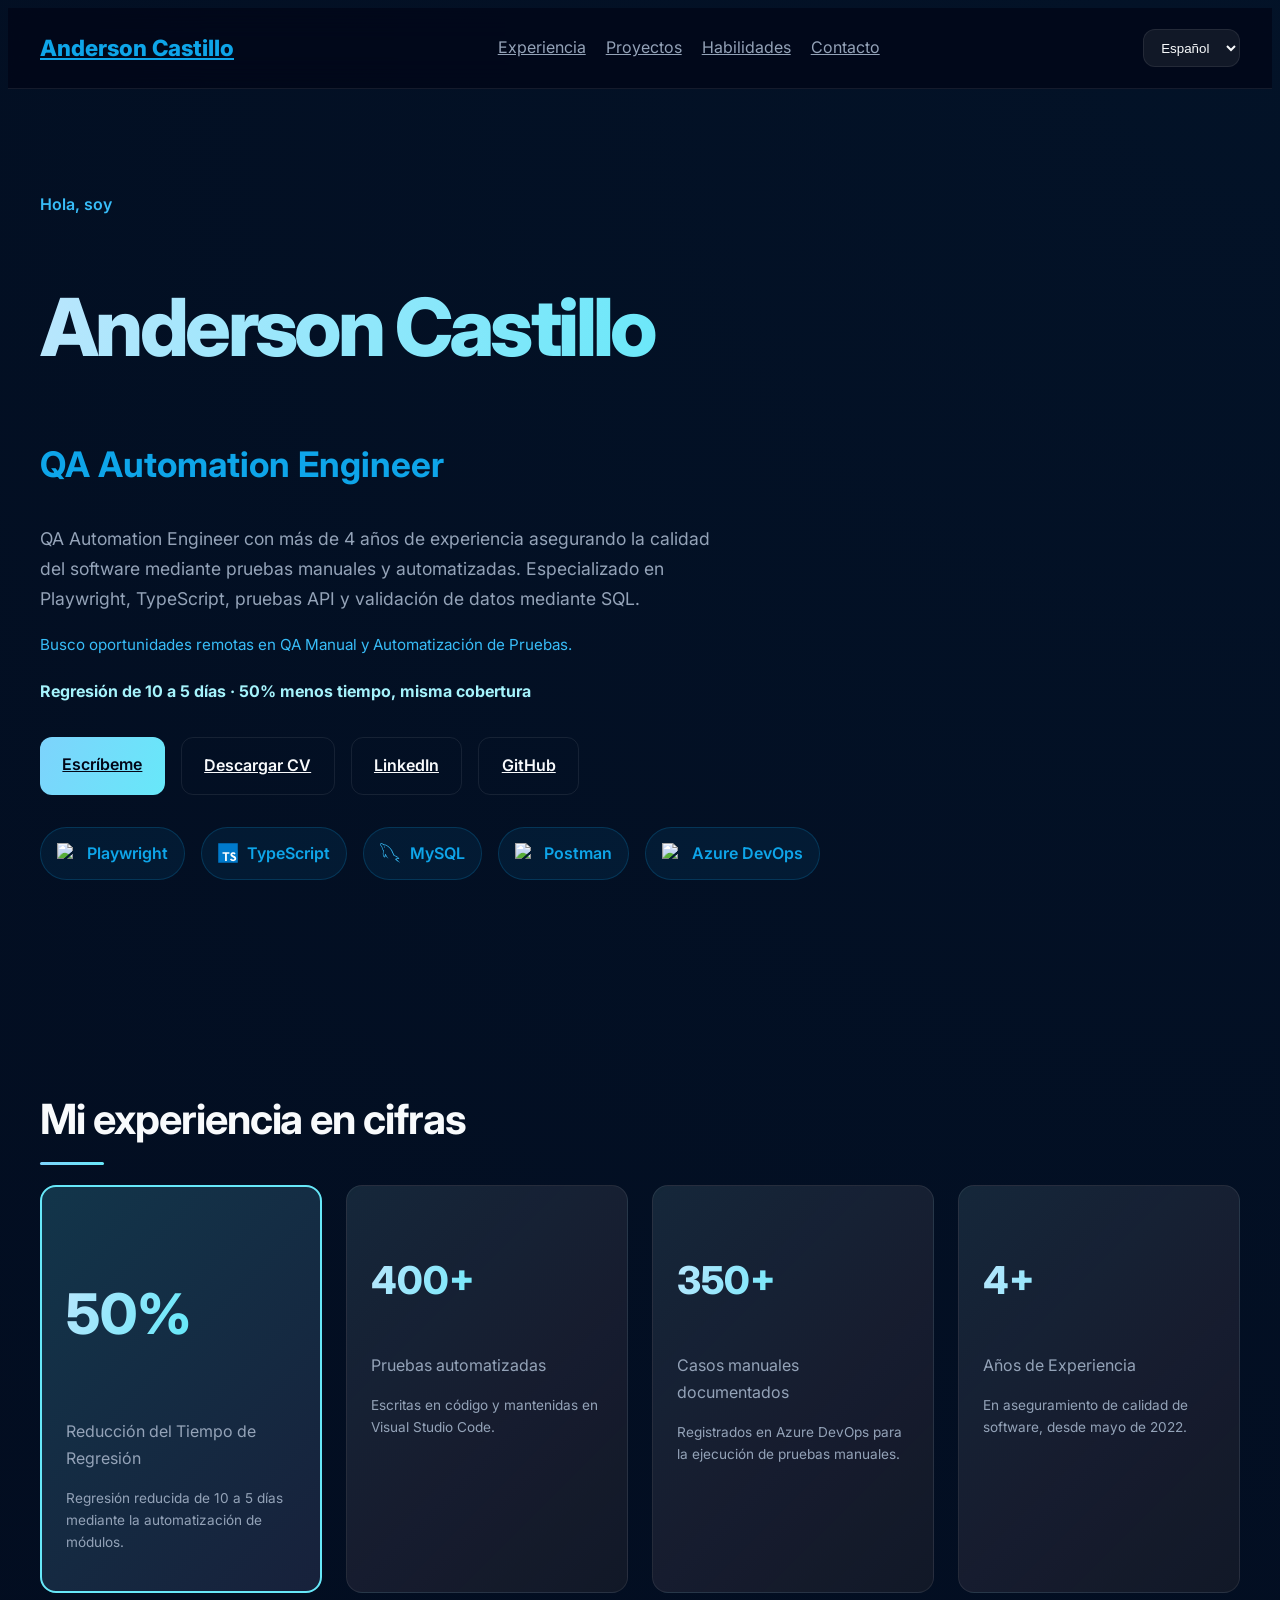
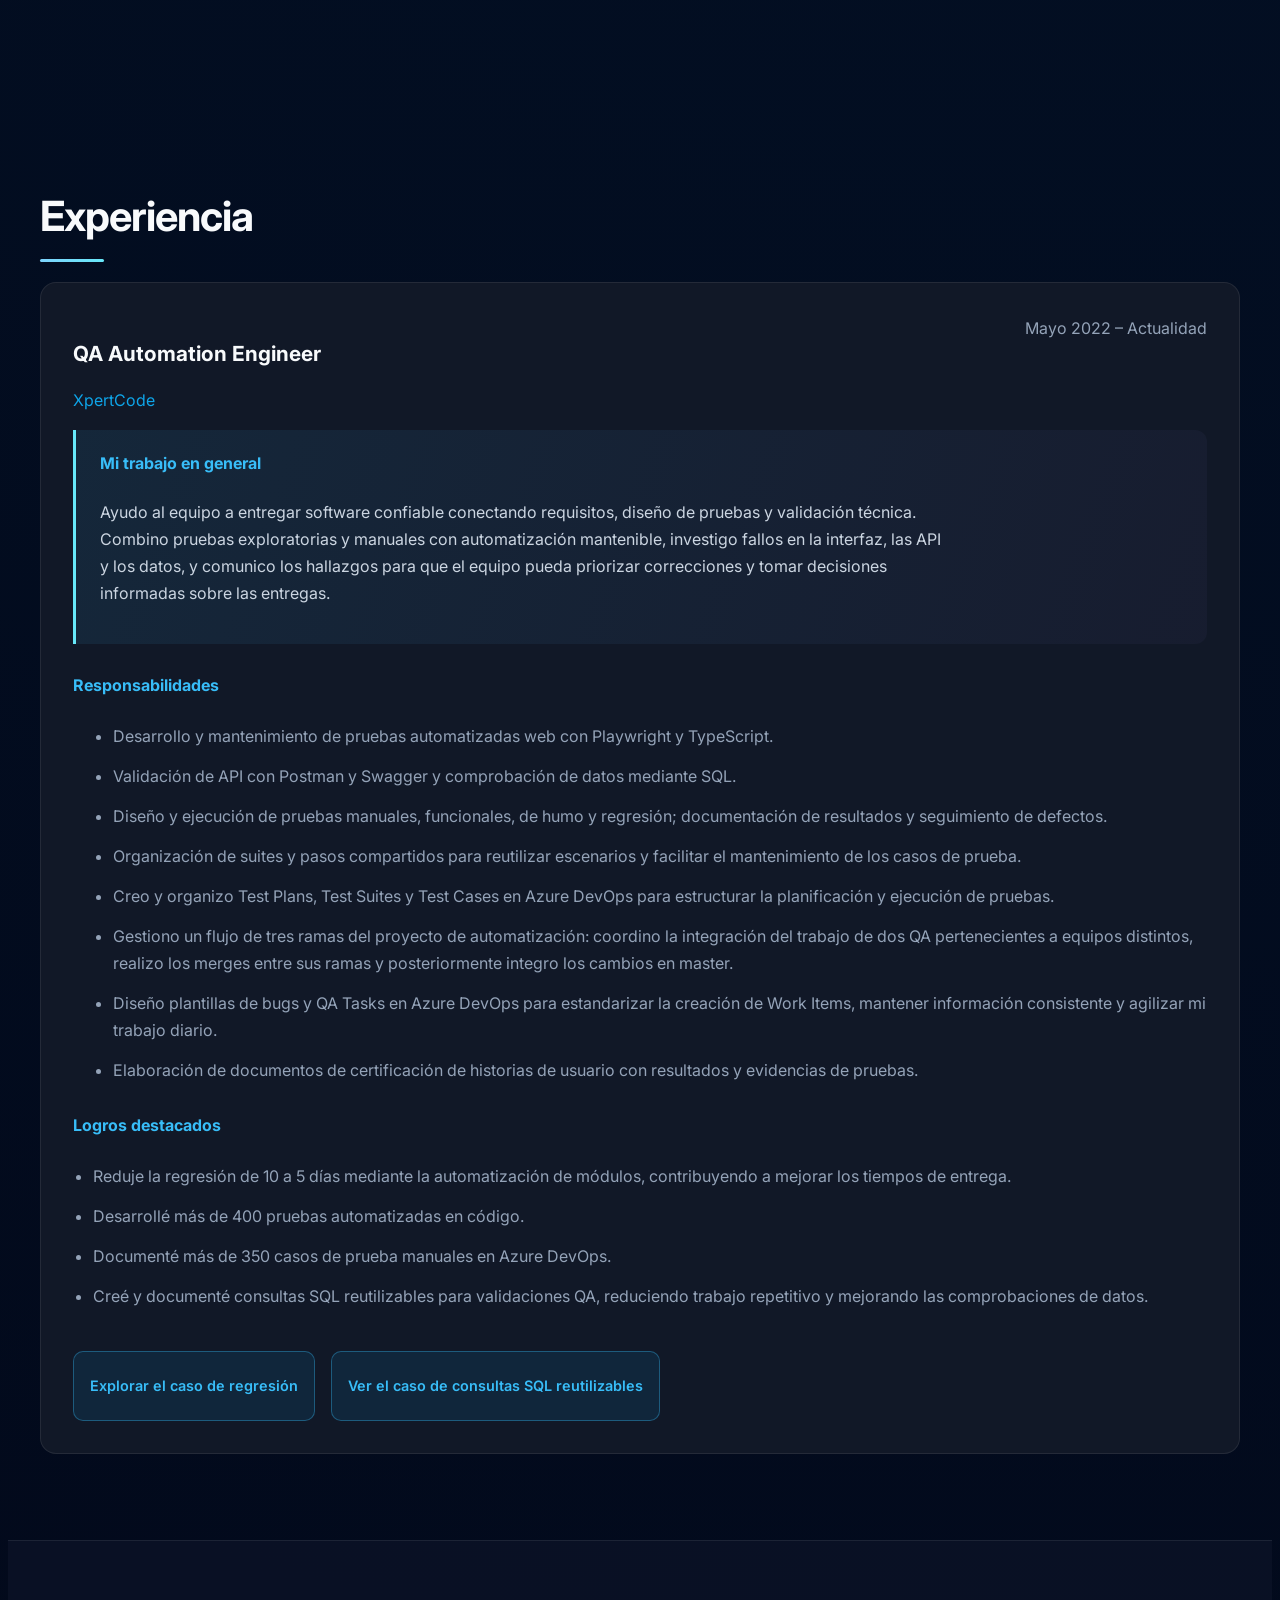
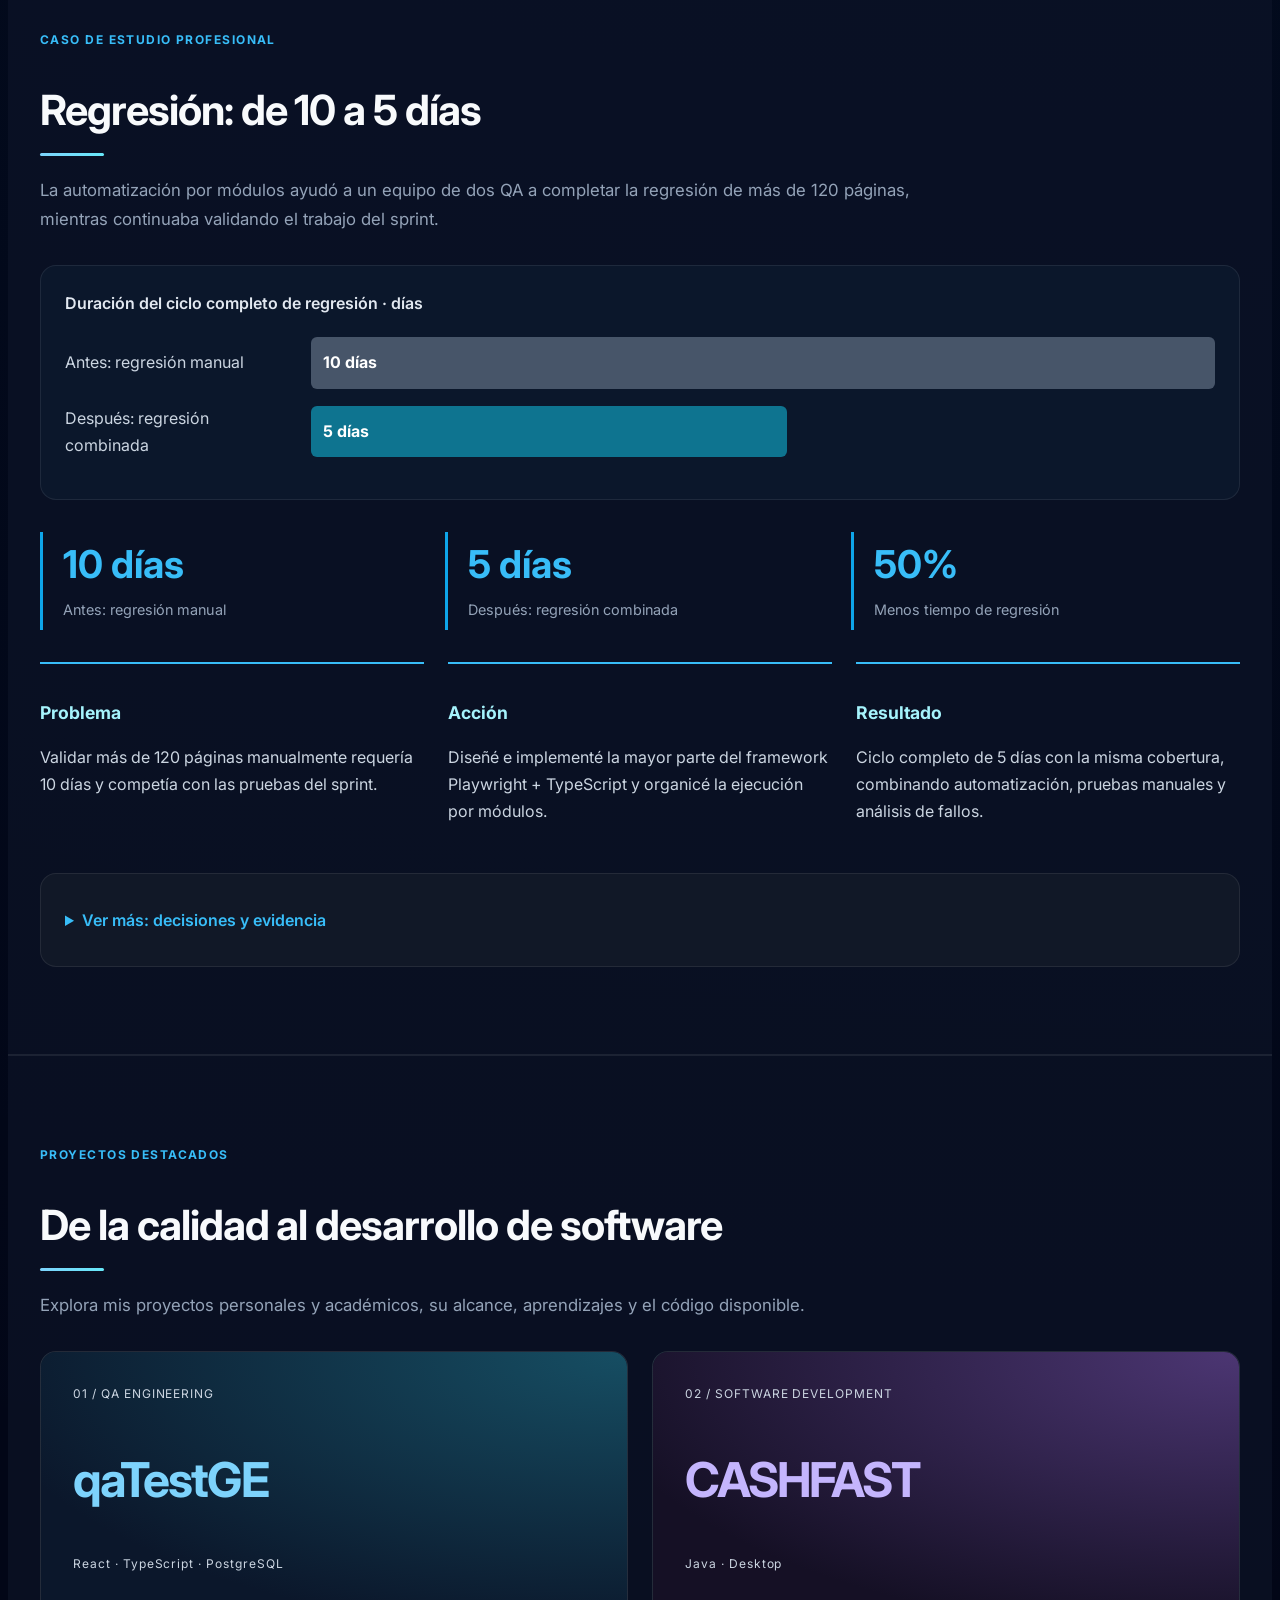
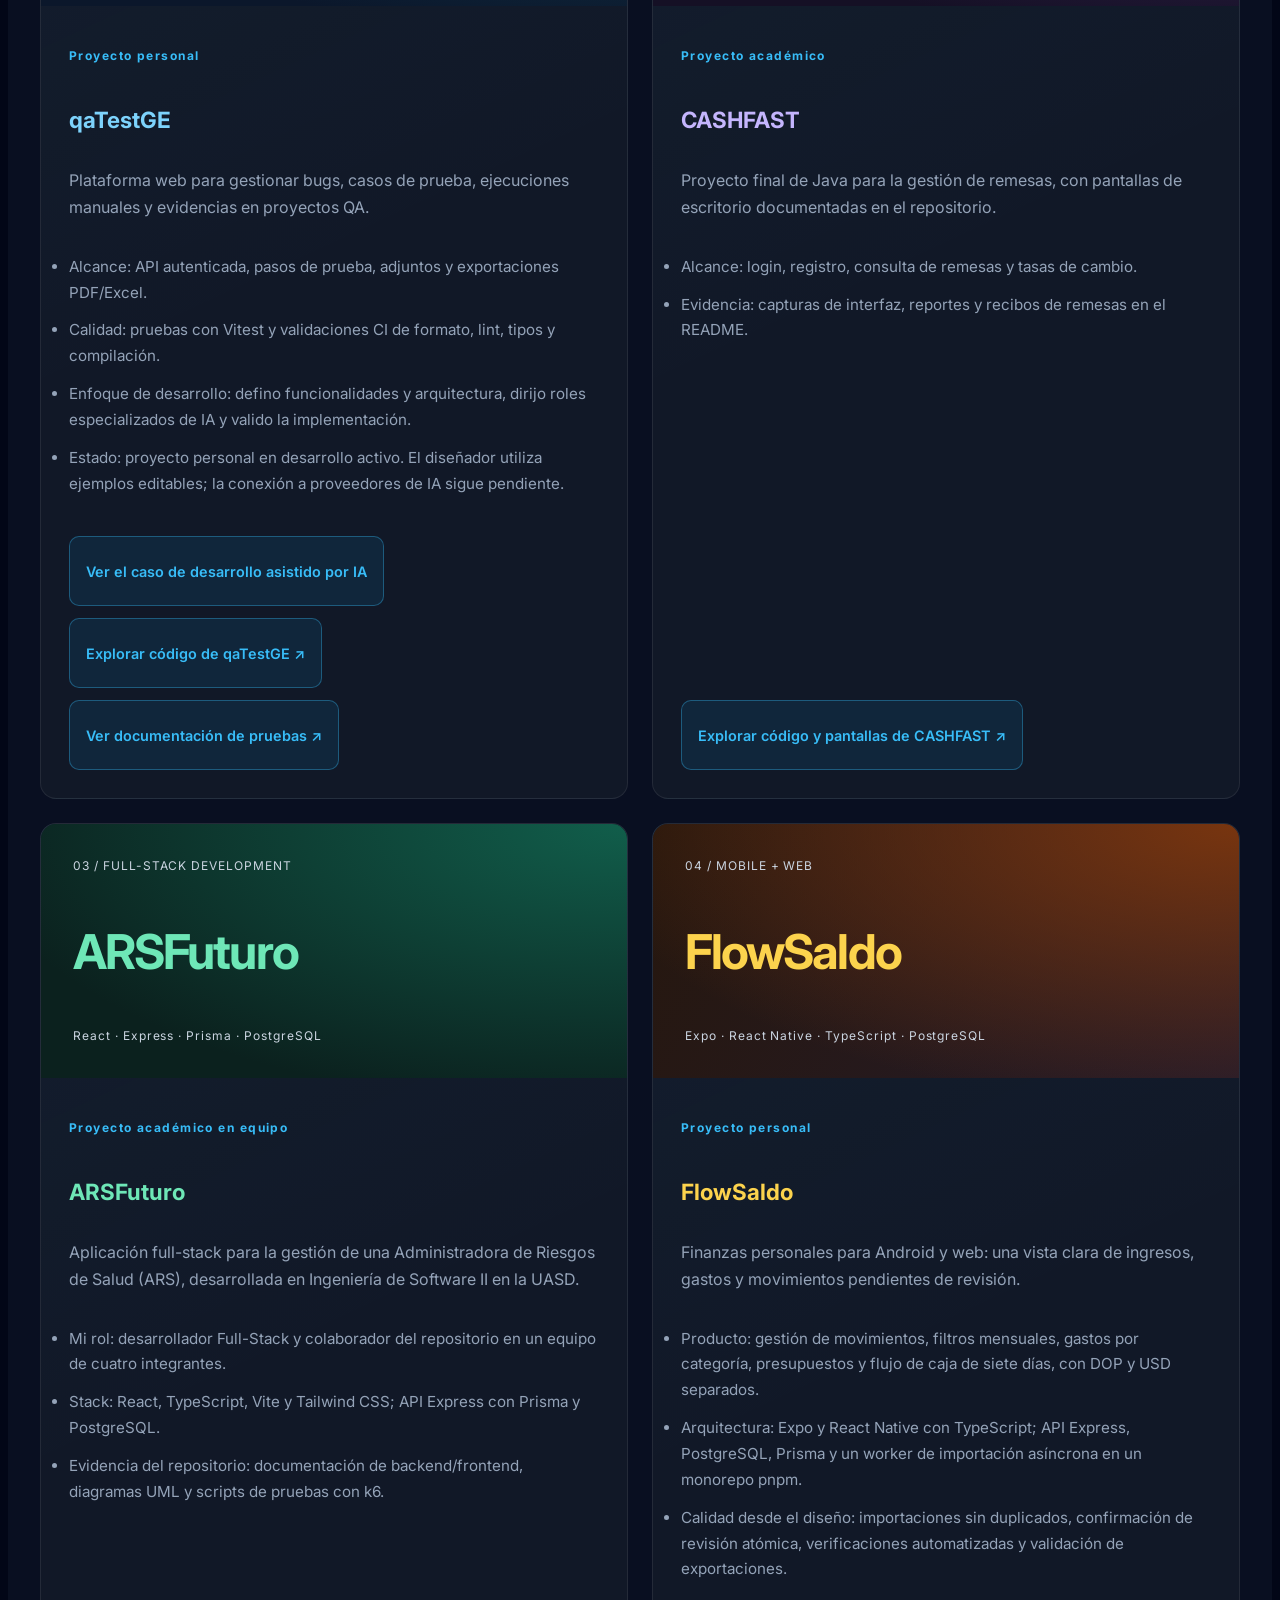
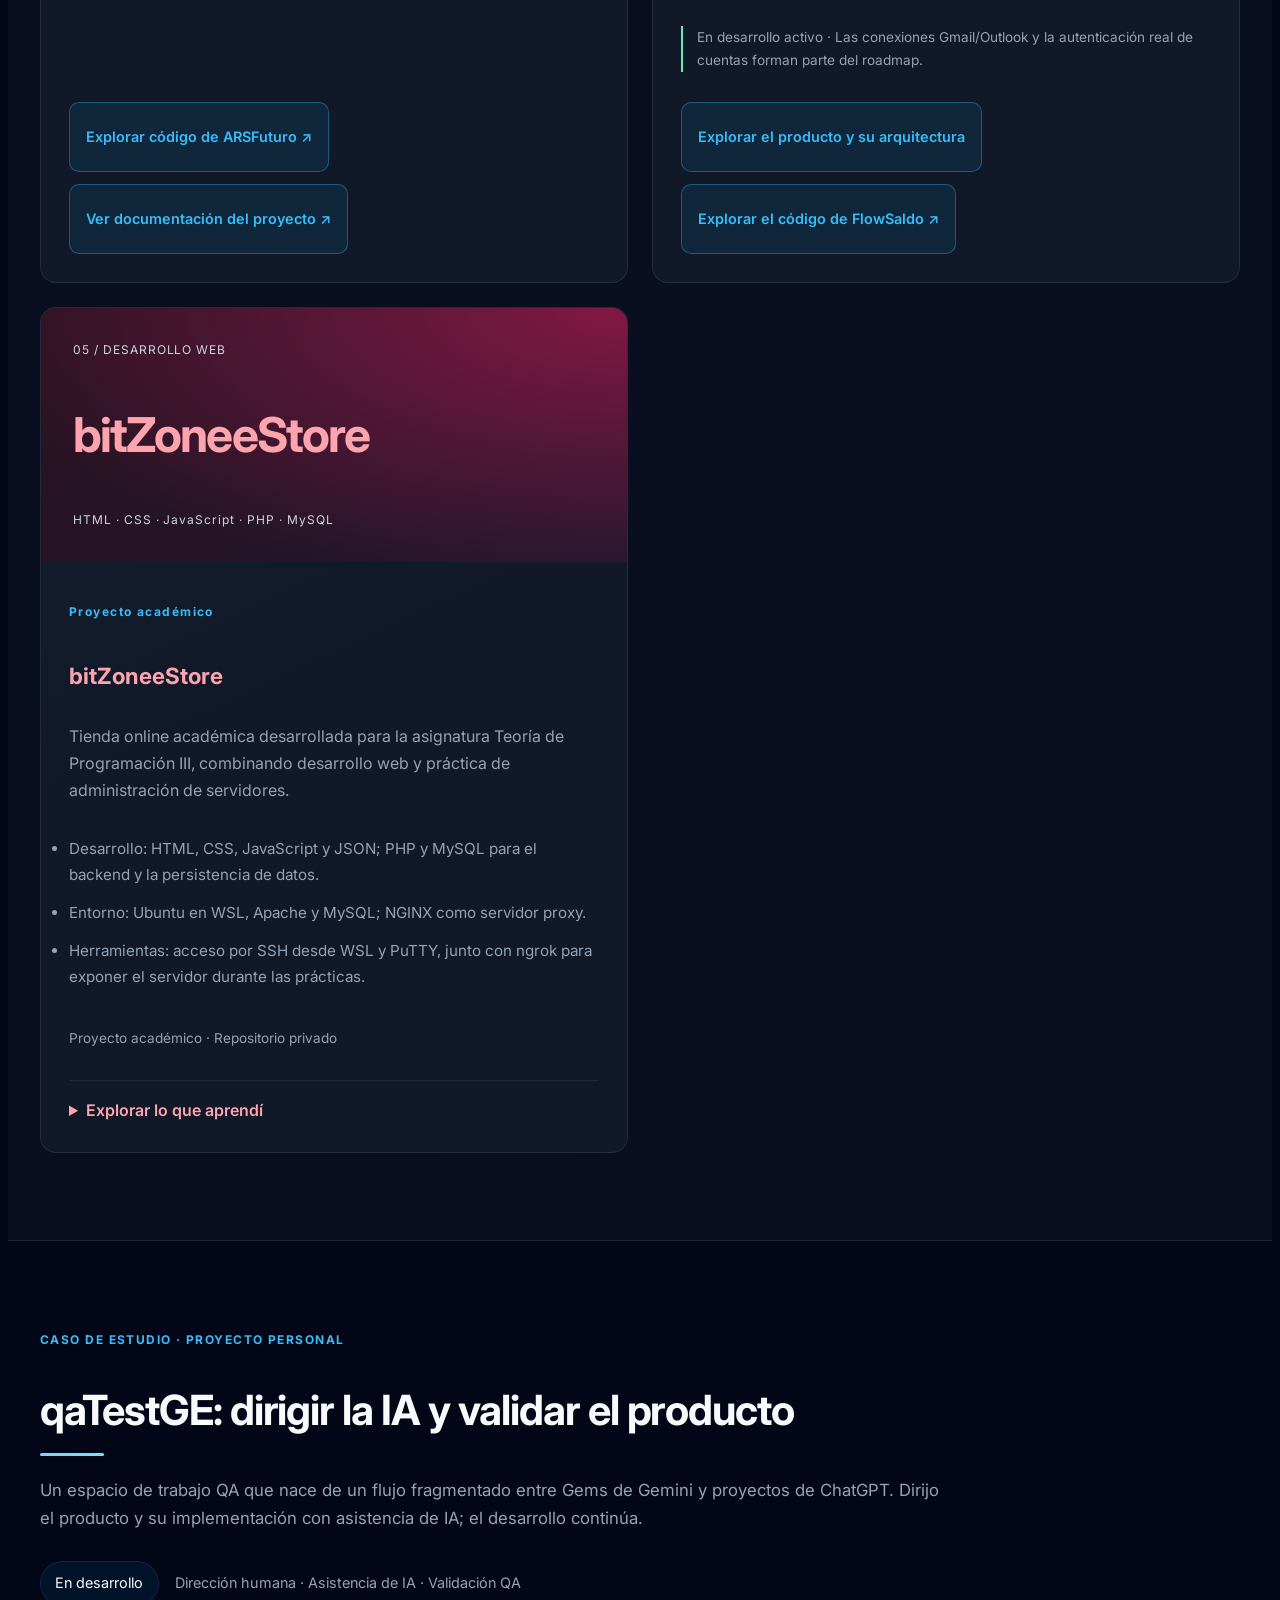
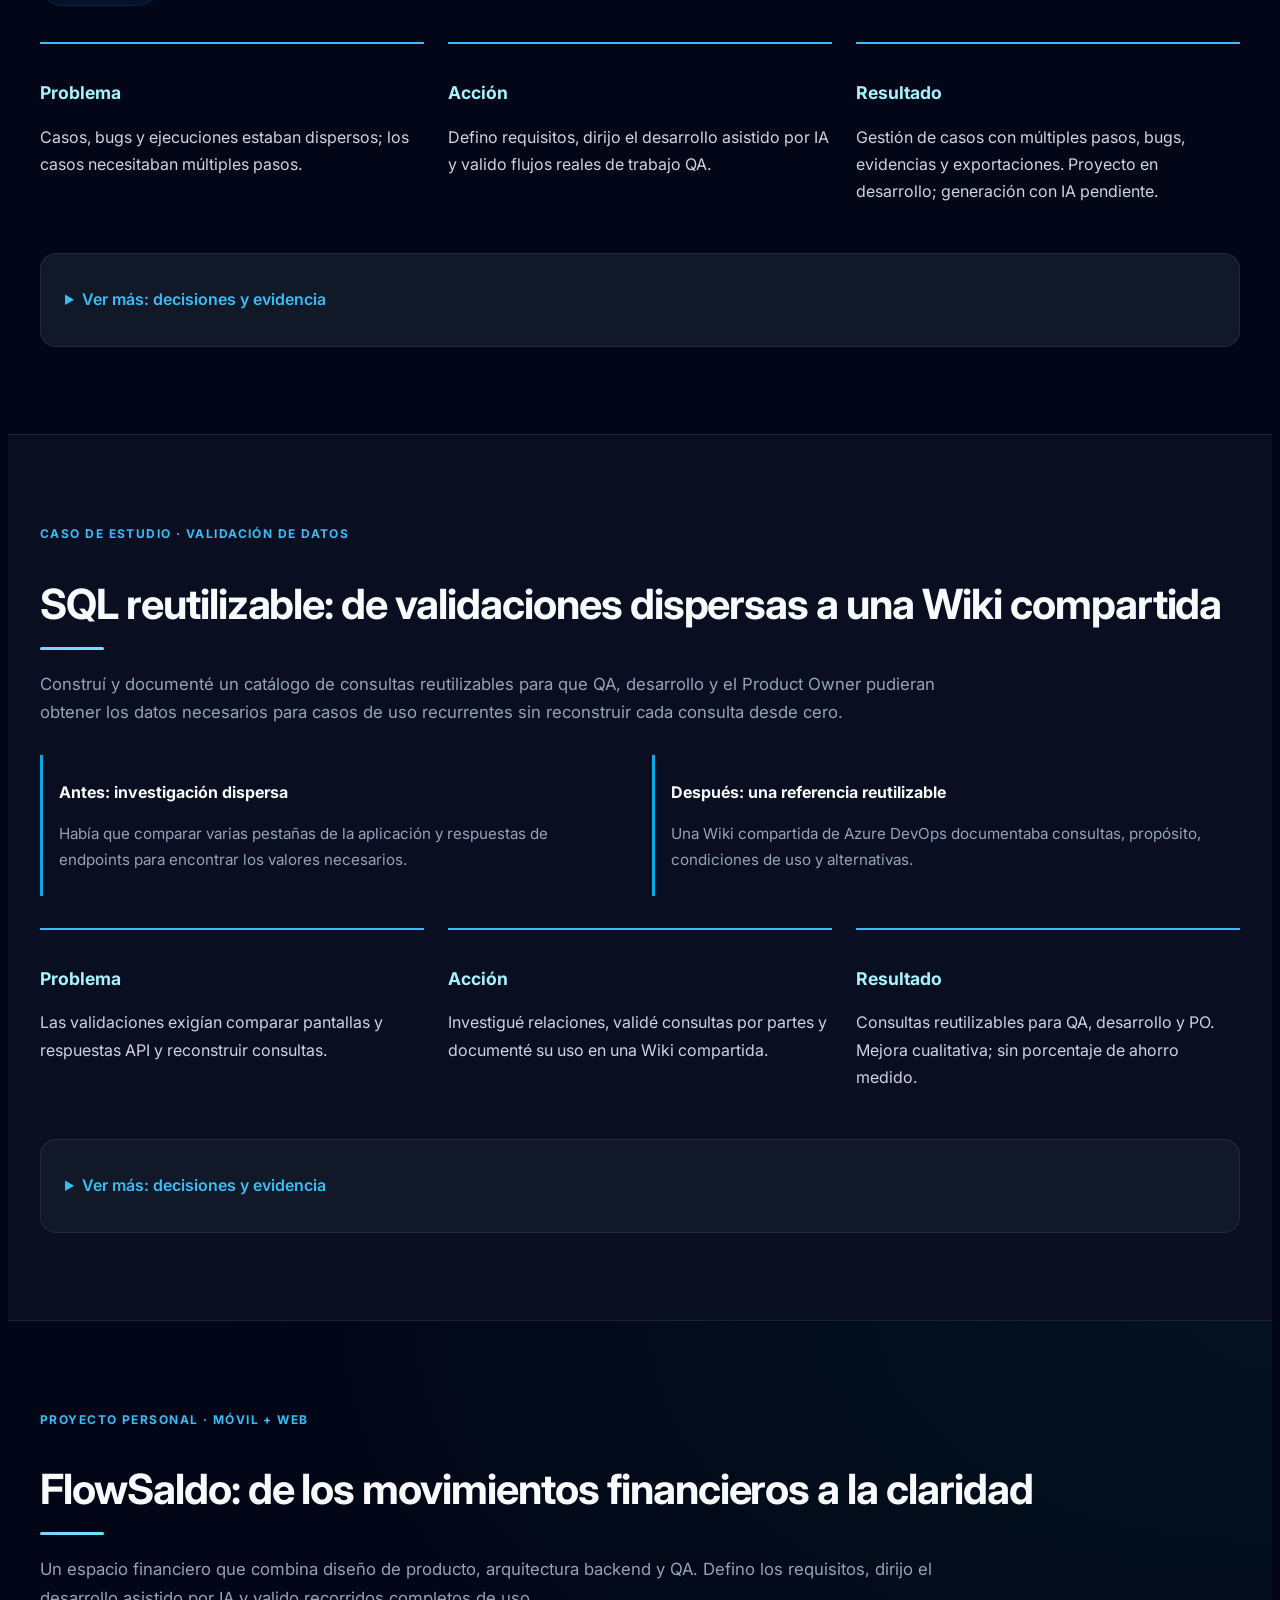
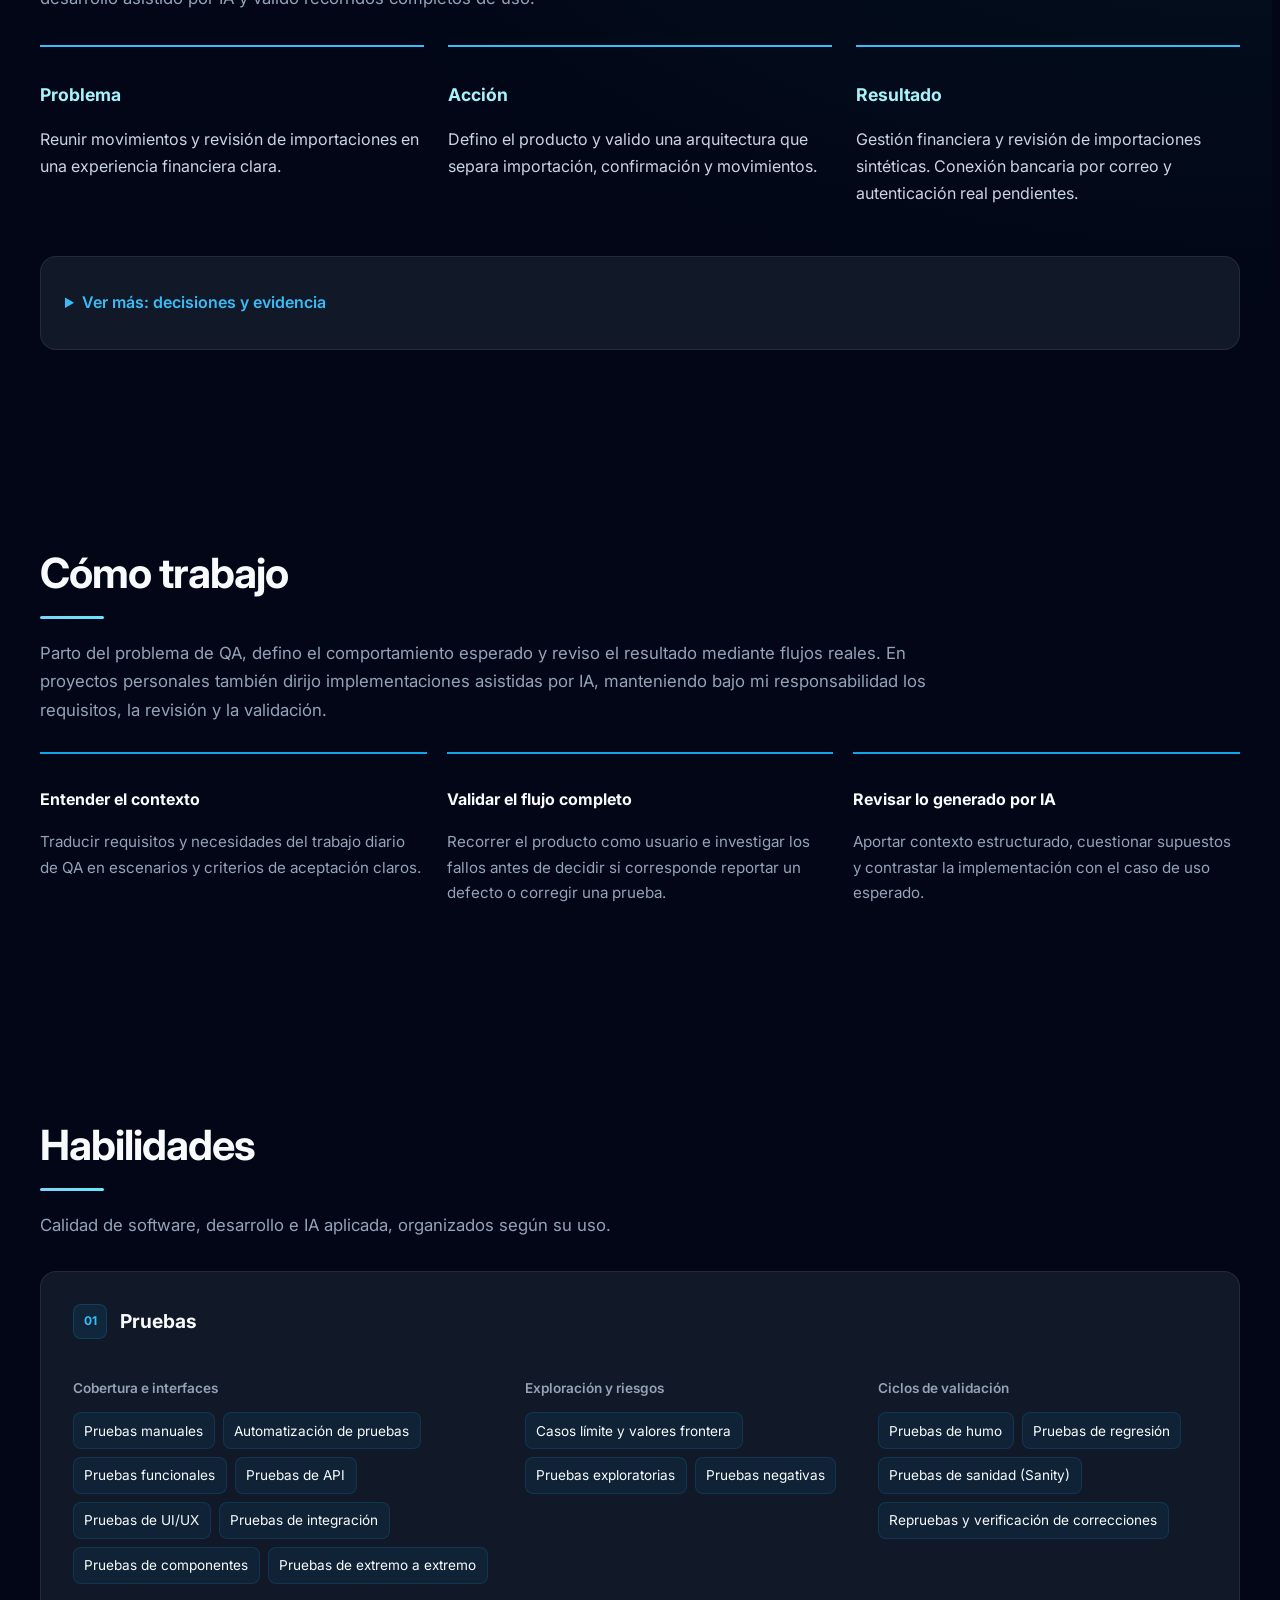
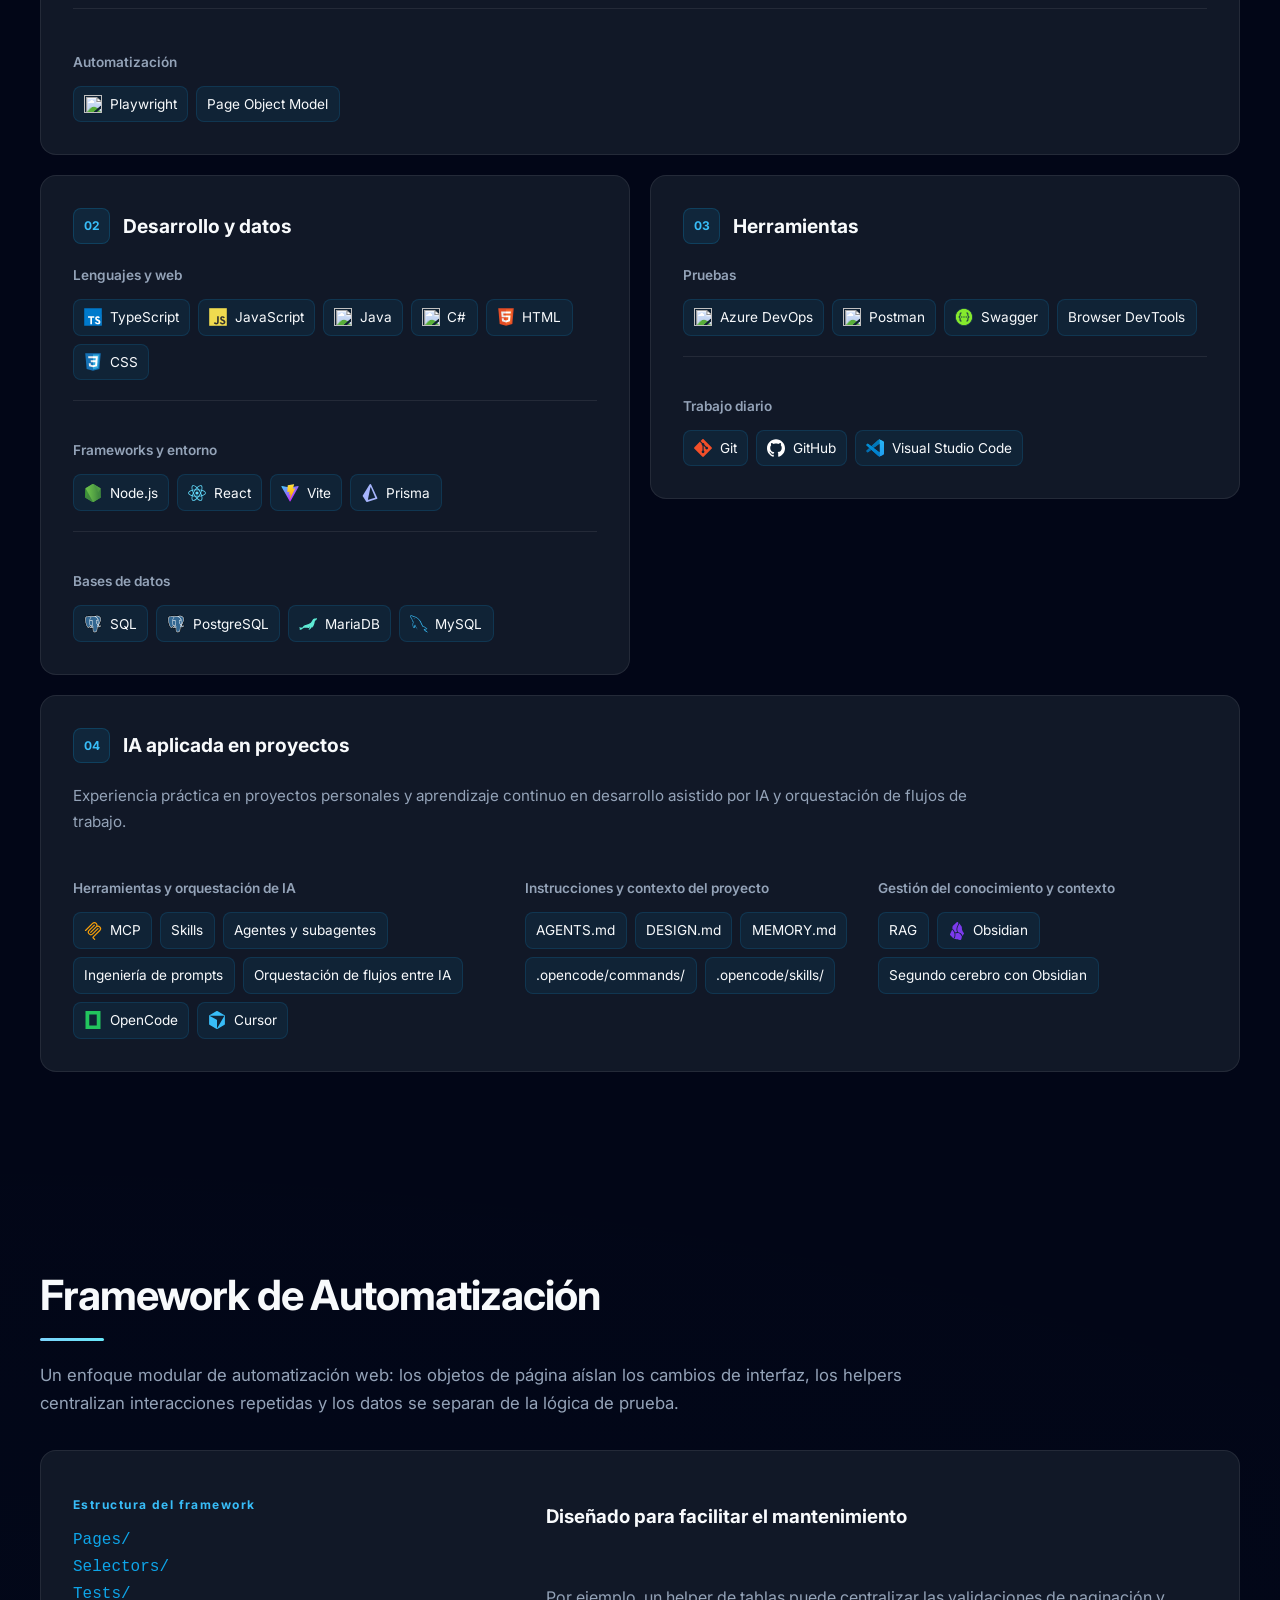
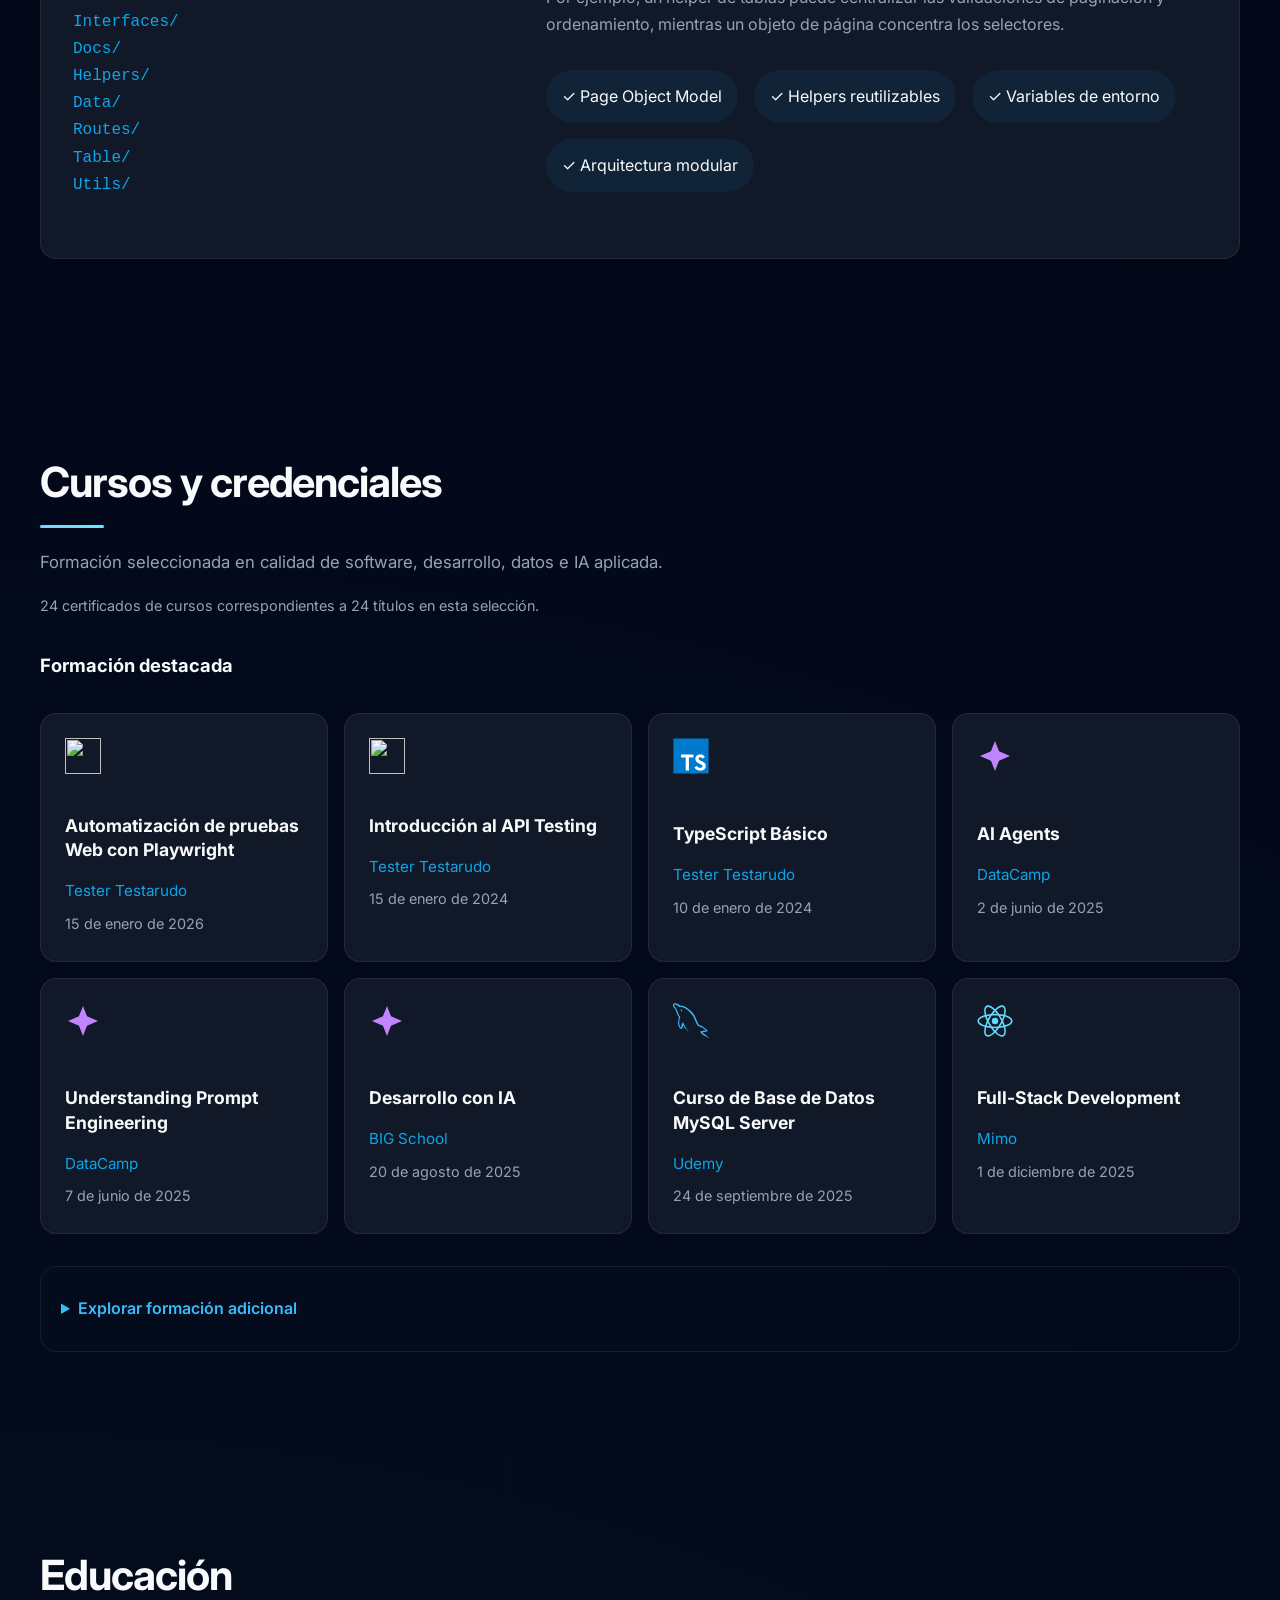
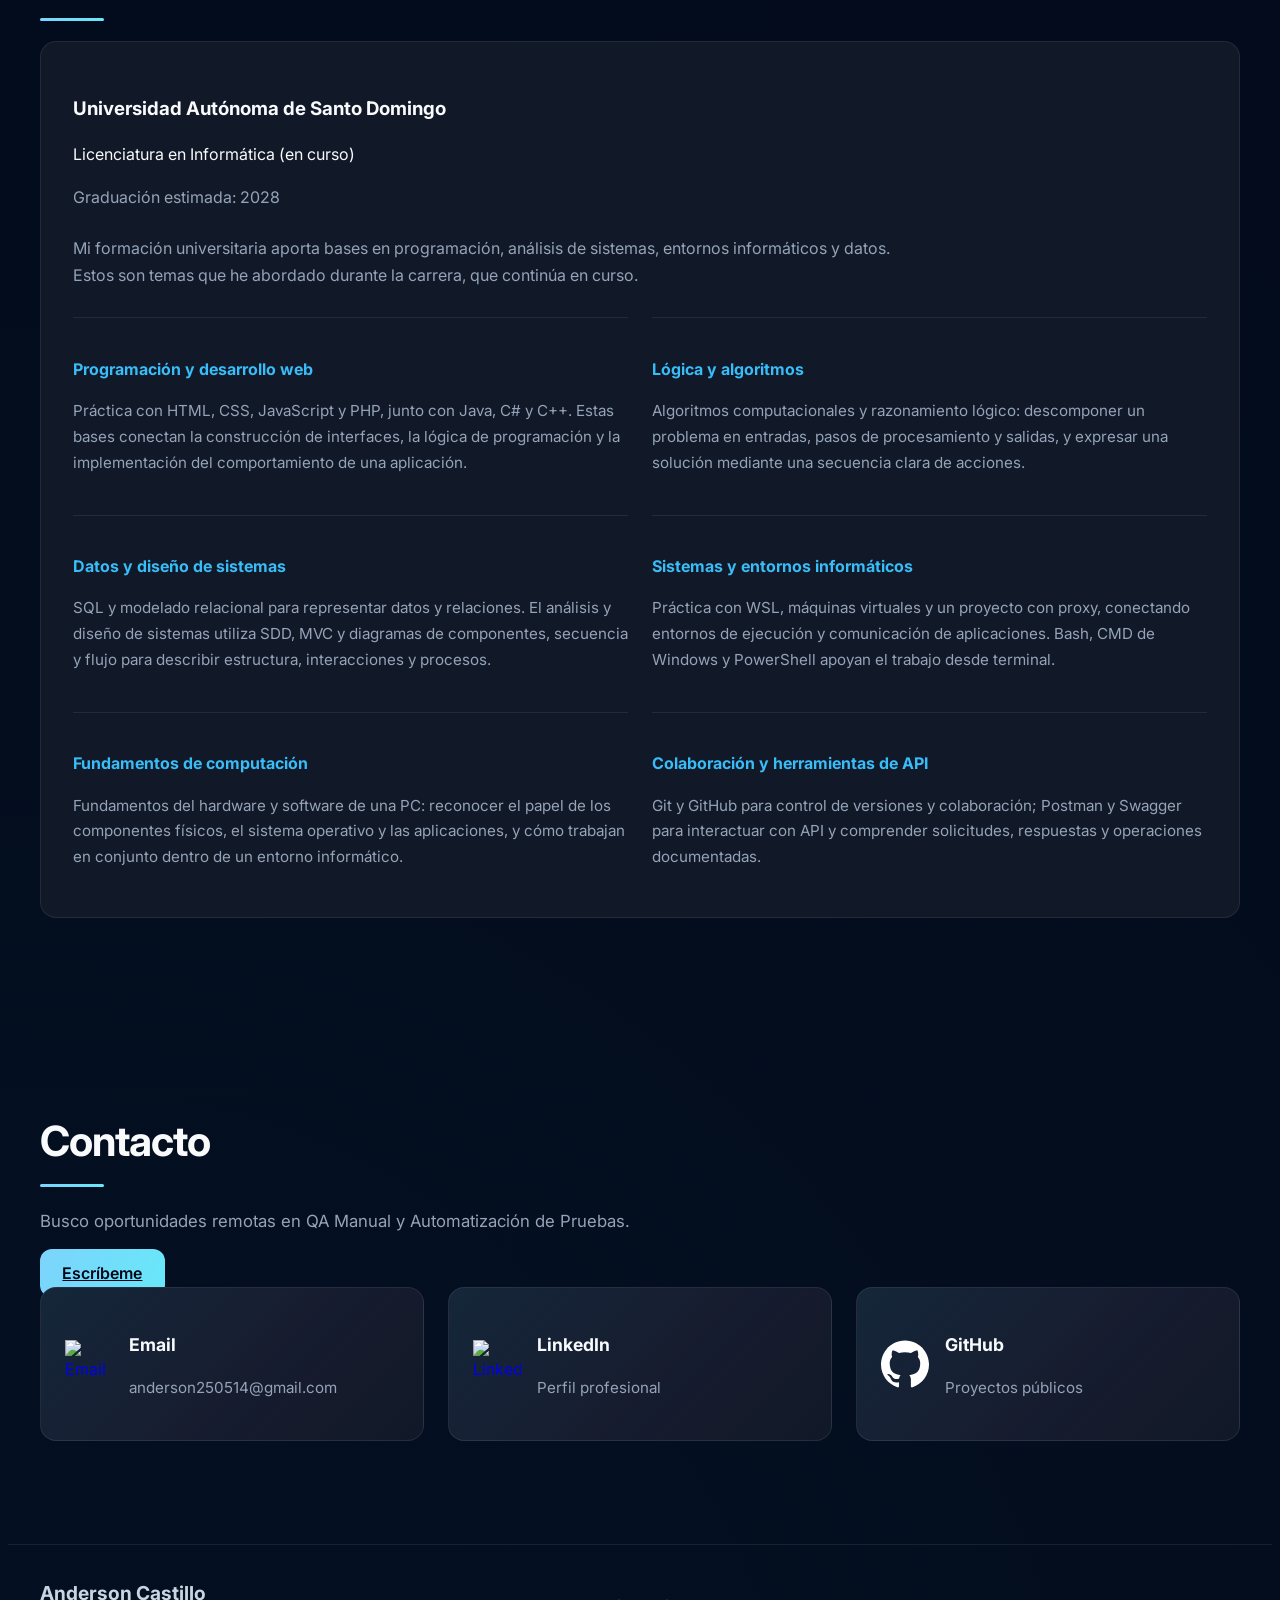
==== commit 9d70fca3: "Prioritize QA impact and simplify bilingual portfolio UX" ====
--- a/es.html
+++ b/es.html
@@ -115,38 +115,7 @@
           class="header__navigation"
           aria-label="Navegación principal"
           data-translate-aria="navigation"
-        >
-          <a href="#projects" class="header__link" data-translate="nav_projects"
-            >Proyectos</a
-          >
-          <a href="#about" class="header__link" data-translate="nav_about"
-            >Enfoque</a
-          >
-          <a
-            href="#experience"
-            class="header__link"
-            data-translate="nav_experience"
-            >Experiencia</a
-          >
-          <a href="#skills" class="header__link" data-translate="nav_skills"
-            >Habilidades</a
-          >
-          <a
-            href="#framework"
-            class="header__link"
-            data-translate="nav_framework"
-            >Framework</a
-          >
-          <a
-            href="#certifications"
-            class="header__link"
-            data-translate="nav_certifications"
-            >Certificaciones</a
-          >
-          <a href="#contact" class="header__link" data-translate="nav_contact"
-            >Contacto</a
-          >
-        </nav>
+        ><a class="header__link" href="#experience" data-translate="nav_experience">Experiencia</a><a class="header__link" href="#projects" data-translate="nav_projects">Proyectos</a><a class="header__link" href="#skills" data-translate="nav_skills">Habilidades</a><a class="header__link" href="#contact" data-translate="nav_contact">Contacto</a></nav>
         <select
           class="header__language-selector"
           aria-label="Idioma"
@@ -176,13 +145,8 @@
             <h2 class="hero__title" data-translate="hero_title">QA Automation Engineer</h2>
             <p class="hero__description" data-translate="hero_description">QA Automation Engineer con más de 4 años de experiencia asegurando la calidad del software mediante pruebas manuales y automatizadas. Especializado en Playwright, TypeScript, pruebas API y validación de datos mediante SQL.</p>
             <p data-translate="availability" class="hero__availability">Busco oportunidades remotas en QA Manual y Automatización de Pruebas.</p>
-            <div class="hero__actions">
-              <a
-                href="#projects"
-                class="button button--primary"
-                data-translate="view_projects"
-                >Ver proyectos</a
-              >
+            <p class="hero__impact" data-translate="hero_impact">Regresión de 10 a 5 días · 50% menos tiempo, misma cobertura</p><div class="hero__actions">
+              <a href="mailto:anderson250514@gmail.com" class="button button--primary" data-translate="write_me">Escríbeme</a>
               <a
                 download=""
                 href="./assets/cv/CV Anderson Castillo - QA Automation Engineer.pdf"
@@ -239,7 +203,14 @@
       <section class="section">
         <div class="section__container">
           <h2 class="section__title" data-translate="metrics_title">Mi experiencia en cifras</h2>
-          <div class="metrics">
+          <div class="metrics"><article class="metric-card metric-card--featured">
+              <h3 class="metric-card__value">50%</h3>
+              <p class="metric-card__label" data-translate="metric_regression">Reducción del Tiempo de Regresión</p>
+              <p
+                data-translate="metric_regression_detail"
+                class="metric-card__detail"
+              >Regresión reducida de 10 a 5 días mediante la automatización de módulos.</p>
+            </article>
             <article class="metric-card">
               <h3 class="metric-card__value">400+</h3>
               <p class="metric-card__label" data-translate="metric_cases">Pruebas automatizadas</p>
@@ -256,22 +227,8 @@
                 class="metric-card__detail"
               >Registrados en Azure DevOps para la ejecución de pruebas manuales.</p>
             </article>
-            <article class="metric-card">
-              <h3 class="metric-card__value">1200+</h3>
-              <p data-translate="metric_bugs" class="metric-card__label">Bugs reportados</p>
-              <p
-                data-translate="metric_bugs_detail"
-                class="metric-card__detail"
-              >Durante mi trayectoria laboral; cantidad confirmada mediante una consulta en Azure DevOps.</p>
-            </article>
-            <article class="metric-card">
-              <h3 class="metric-card__value">50%</h3>
-              <p class="metric-card__label" data-translate="metric_regression">Reducción del Tiempo de Regresión</p>
-              <p
-                data-translate="metric_regression_detail"
-                class="metric-card__detail"
-              >Regresión reducida de 10 a 5 días mediante la automatización de módulos.</p>
-            </article>
+
+
             <article class="metric-card">
               <h3 class="metric-card__value">4+</h3>
               <p class="metric-card__label" data-translate="metric_experience">Años de Experiencia</p>
@@ -284,7 +241,123 @@
         </div>
       </section>
 
-      <section id="projects" class="section section--surface">
+      <section id="experience" class="section">
+        <div class="section__container">
+          <h2 class="section__title" data-translate="experience_title">Experiencia</h2>
+          <article class="experience-card">
+            <div class="experience-card__header">
+              <div>
+                <h3 class="experience-card__position">
+                  QA Automation Engineer
+                </h3>
+                <p class="experience-card__company">XpertCode</p>
+              </div>
+              <span class="experience-card__period" data-translate="period"
+                >Mayo 2022 – Actualidad</span
+              >
+            </div>
+            <div class="experience-overview">
+              <h4 class="experience-card__subtitle" data-translate="exp_overview_title">Mi trabajo en general</h4>
+              <p data-translate="exp_overview">Ayudo al equipo a entregar software confiable conectando requisitos, diseño de pruebas y validación técnica. Combino pruebas exploratorias y manuales con automatización mantenible, investigo fallos en la interfaz, las API y los datos, y comunico los hallazgos para que el equipo pueda priorizar correcciones y tomar decisiones informadas sobre las entregas.</p>
+            </div>
+            <h4
+              data-translate="responsibilities"
+              class="experience-card__subtitle"
+            >Responsabilidades</h4>
+            <ul class="experience-card__list">
+              <li data-translate="exp_automation">Desarrollo y mantenimiento de pruebas automatizadas web con Playwright y TypeScript.</li>
+              <li data-translate="exp_api">Validación de API con Postman y Swagger y comprobación de datos mediante SQL.</li>
+              <li data-translate="exp_regression">Diseño y ejecución de pruebas manuales, funcionales, de humo y regresión; documentación de resultados y seguimiento de defectos.</li>
+              <li data-translate="exp_suites">Organización de suites y pasos compartidos para reutilizar escenarios y facilitar el mantenimiento de los casos de prueba.</li>
+              <li data-translate="exp_plans">Creo y organizo Test Plans, Test Suites y Test Cases en Azure DevOps para estructurar la planificación y ejecución de pruebas.</li>
+              <li data-translate="exp_branches">Gestiono un flujo de tres ramas del proyecto de automatización: coordino la integración del trabajo de dos QA pertenecientes a equipos distintos, realizo los merges entre sus ramas y posteriormente integro los cambios en master.</li>
+              <li data-translate="exp_templates">Diseño plantillas de bugs y QA Tasks en Azure DevOps para estandarizar la creación de Work Items, mantener información consistente y agilizar mi trabajo diario.</li>
+
+              <li data-translate="exp_certification">Elaboración de documentos de certificación de historias de usuario con resultados y evidencias de pruebas.</li>
+            </ul>
+            <h4 data-translate="achievements" class="experience-card__subtitle">Logros destacados</h4>
+            <ul
+              class="experience-card__list experience-card__list--achievements"
+            >
+              <li data-translate="achievement_regression">Reduje la regresión de 10 a 5 días mediante la automatización de módulos, contribuyendo a mejorar los tiempos de entrega.</li>
+              <li data-translate="achievement_cases">Desarrollé más de 400 pruebas automatizadas en código.</li>
+              <li data-translate="achievement_manual">Documenté más de 350 casos de prueba manuales en Azure DevOps.</li>
+              <li data-translate="achievement_sql">Creé y documenté consultas SQL reutilizables para validaciones QA, reduciendo trabajo repetitivo y mejorando las comprobaciones de datos.</li>
+            </ul>
+            <a
+              data-translate="case_link"
+              class="project-link"
+              href="#case-study-regression"
+              >Explorar el caso de regresión</a
+            >
+            <a
+              data-translate="sql_case_link"
+              class="project-link"
+              href="#case-study-sql"
+              >Ver el caso de consultas SQL reutilizables</a
+            >
+          </article>
+        </div>
+      </section>
+<section class="section section--surface" id="case-study-regression">
+        <div class="section__container">
+          <p data-translate="case_eyebrow" class="eyebrow">CASO DE ESTUDIO PROFESIONAL</p>
+          <h2 data-translate="case_title" class="section__title">Regresión: de 10 a 5 días</h2>
+          <p data-translate="case_intro" class="section__text">La automatización por módulos ayudó a un equipo de dos QA a completar la regresión de más de 120 páginas, mientras continuaba validando el trabajo del sprint.</p>
+          <figure class="regression-chart"><figcaption data-translate="chart_caption">Duración del ciclo completo de regresión · días</figcaption><div class="regression-chart__row"><span class="" data-translate="case_before">Antes: regresión manual</span><div class="regression-chart__bar regression-chart__bar--before"><strong class="" data-translate="case_days_ten">10 días</strong></div></div><div class="regression-chart__row"><span class="" data-translate="case_after">Después: regresión combinada</span><div class="regression-chart__bar regression-chart__bar--after"><strong class="" data-translate="case_days_five">5 días</strong></div></div></figure><div class="case-metrics">
+            <div class="case-metric">
+              <strong data-translate="case_days_ten">10 días</strong
+              ><span data-translate="case_before"
+                >Antes: regresión manual</span
+              >
+            </div>
+            <div class="case-metric">
+              <strong data-translate="case_days_five">5 días</strong
+              ><span data-translate="case_after"
+                >Después: regresión combinada</span
+              >
+            </div>
+            <div class="case-metric">
+              <strong>50%</strong
+              ><span data-translate="case_reduction">Menos tiempo de regresión</span>
+            </div>
+          </div>
+          <div class="case-summary"><div><h3 class="" data-translate="summary_problem">Problema</h3><p class="" data-translate="reg_summary_problem">Validar más de 120 páginas manualmente requería 10 días y competía con las pruebas del sprint.</p></div><div><h3 class="" data-translate="summary_action">Acción</h3><p class="" data-translate="reg_summary_action">Diseñé e implementé la mayor parte del framework Playwright + TypeScript y organicé la ejecución por módulos.</p></div><div><h3 class="" data-translate="summary_result">Resultado</h3><p class="" data-translate="reg_summary_result">Ciclo completo de 5 días con la misma cobertura, combinando automatización, pruebas manuales y análisis de fallos.</p></div></div><details class="case-details">
+            <summary data-translate="case_read">Ver más: decisiones y evidencia</summary>
+            <div class="case-body">
+              <div class="case-block">
+                <h3 data-translate="case_context_title">Contexto y problema</h3>
+                <p data-translate="case_context">Una aplicación de gestión de equipos móviles permitía trabajar con precios regulares y de oferta, bundles y bonos para distintos proveedores y sucursales. La regresión exigía comprobaciones manuales en más de 120 páginas, incluyendo DevTools, solicitudes y respuestas de API y validación en base de datos.</p>
+                <p data-translate="case_problem">La regresión de diez días se ejecutaba en paralelo al sprint, afectaba la planificación de los pases a producción y dejaba menos tiempo para tareas QA, preparación de casos y documentos de certificación de historias de usuario.</p>
+              </div>
+              <div class="case-block">
+                <h3 data-translate="case_role_title">Mi contribución</h3>
+                <p data-translate="case_role">En un equipo de dos profesionales QA, asumí la mayor parte del diseño e implementación del framework con Playwright y TypeScript, incluyendo clases, interfaces, objetos de página y datos de prueba.</p>
+              </div>
+              <div class="case-block">
+                <h3 data-translate="case_strategy_title">Estrategia e implementación</h3>
+                <ol>
+                  <li data-translate="case_core">Comenzar por el core de la aplicación: preparar los equipos móviles para que estuvieran activos y habilitados para generar precios antes de ejecutar escenarios dependientes.</li>
+                  <li data-translate="case_structure">Separar cada ventana en selectores, datos de prueba, lógica de interacción de la página y especificaciones de prueba. Ejecutar las pruebas por módulo mediante scripts de package.json.</li>
+                  <li data-translate="case_angular">Tratar los modales de Angular y los componentes ng-select con helpers y utilidades reutilizables, esperas de componentes padres y opciones, comprobaciones del estado del input y seguimiento de si el selector estaba desplegado. Utilizar try-catch para manejar errores de interacción.</li>
+                  <li data-translate="case_review">Revisar las ejecuciones locales con la extensión de Playwright en VS Code y los reportes. Investigar los fallos manualmente: reportar los defectos confirmados en Azure DevOps o corregir la prueba automatizada cuando correspondiera.</li>
+                </ol>
+              </div>
+              <div class="case-block">
+                <h3 data-translate="case_result_title">Resultado y cobertura manual</h3>
+                <p data-translate="case_result">El ciclo completo de regresión disminuyó de diez a cinco días manteniendo la cobertura de todas las ventanas de la aplicación. La mejora se observó en regresiones sucesivas. Algunos módulos que antes requerían horas podían ejecutarse en minutos.</p>
+                <p data-translate="case_manual">El ciclo de cinco días combinaba ejecución automatizada, validación manual y revisión de fallos. El comportamiento crítico del core y las funcionalidades nuevas del sprint que todavía no estaban automatizadas continuaban validándose manualmente.</p>
+              </div>
+              <div class="case-block">
+                <h3 data-translate="case_lessons_title">Aprendizajes</h3>
+                <p data-translate="case_lessons">Aprendí a estructurar un proyecto de automatización mantenible y reforzaría antes mis fundamentos de Node.js al comenzar una implementación similar.</p>
+              </div>
+              <p data-translate="case_note" class="case-note">Relato anónimo basado en mi experiencia profesional. El resultado corresponde al ciclo completo de regresión, no a una reducción del 50% en cada prueba individual.</p>
+            </div>
+          </details>
+        </div>
+      </section>
+<section id="projects" class="section section--surface">
         <div class="section__container">
           <p class="eyebrow" data-translate="projects_eyebrow">PROYECTOS DESTACADOS</p>
           <h2 class="section__title" data-translate="projects_title">De la calidad al desarrollo de software</h2>
@@ -426,64 +499,7 @@
         </div>
       </section>
       <!-- ABOUT -->
-      <section class="section section--surface" id="case-study-regression">
-        <div class="section__container">
-          <p data-translate="case_eyebrow" class="eyebrow">CASO DE ESTUDIO PROFESIONAL</p>
-          <h2 data-translate="case_title" class="section__title">Regresión: de 10 a 5 días</h2>
-          <p data-translate="case_intro" class="section__text">La automatización por módulos ayudó a un equipo de dos QA a completar la regresión de más de 120 páginas, mientras continuaba validando el trabajo del sprint.</p>
-          <div class="case-metrics">
-            <div class="case-metric">
-              <strong data-translate="case_days_ten">10 días</strong
-              ><span data-translate="case_before"
-                >Antes: regresión manual</span
-              >
-            </div>
-            <div class="case-metric">
-              <strong data-translate="case_days_five">5 días</strong
-              ><span data-translate="case_after"
-                >Después: regresión combinada</span
-              >
-            </div>
-            <div class="case-metric">
-              <strong>50%</strong
-              ><span data-translate="case_reduction">Menos tiempo de regresión</span>
-            </div>
-          </div>
-          <details class="case-details">
-            <summary data-translate="case_read">Leer el caso de estudio</summary>
-            <div class="case-body">
-              <div class="case-block">
-                <h3 data-translate="case_context_title">Contexto y problema</h3>
-                <p data-translate="case_context">Una aplicación de gestión de equipos móviles permitía trabajar con precios regulares y de oferta, bundles y bonos para distintos proveedores y sucursales. La regresión exigía comprobaciones manuales en más de 120 páginas, incluyendo DevTools, solicitudes y respuestas de API y validación en base de datos.</p>
-                <p data-translate="case_problem">La regresión de diez días se ejecutaba en paralelo al sprint, afectaba la planificación de los pases a producción y dejaba menos tiempo para tareas QA, preparación de casos y documentos de certificación de historias de usuario.</p>
-              </div>
-              <div class="case-block">
-                <h3 data-translate="case_role_title">Mi contribución</h3>
-                <p data-translate="case_role">En un equipo de dos profesionales QA, asumí la mayor parte del diseño e implementación del framework con Playwright y TypeScript, incluyendo clases, interfaces, objetos de página y datos de prueba.</p>
-              </div>
-              <div class="case-block">
-                <h3 data-translate="case_strategy_title">Estrategia e implementación</h3>
-                <ol>
-                  <li data-translate="case_core">Comenzar por el core de la aplicación: preparar los equipos móviles para que estuvieran activos y habilitados para generar precios antes de ejecutar escenarios dependientes.</li>
-                  <li data-translate="case_structure">Separar cada ventana en selectores, datos de prueba, lógica de interacción de la página y especificaciones de prueba. Ejecutar las pruebas por módulo mediante scripts de package.json.</li>
-                  <li data-translate="case_angular">Tratar los modales de Angular y los componentes ng-select con helpers y utilidades reutilizables, esperas de componentes padres y opciones, comprobaciones del estado del input y seguimiento de si el selector estaba desplegado. Utilizar try-catch para manejar errores de interacción.</li>
-                  <li data-translate="case_review">Revisar las ejecuciones locales con la extensión de Playwright en VS Code y los reportes. Investigar los fallos manualmente: reportar los defectos confirmados en Azure DevOps o corregir la prueba automatizada cuando correspondiera.</li>
-                </ol>
-              </div>
-              <div class="case-block">
-                <h3 data-translate="case_result_title">Resultado y cobertura manual</h3>
-                <p data-translate="case_result">El ciclo completo de regresión disminuyó de diez a cinco días manteniendo la cobertura de todas las ventanas de la aplicación. La mejora se observó en regresiones sucesivas. Algunos módulos que antes requerían horas podían ejecutarse en minutos.</p>
-                <p data-translate="case_manual">El ciclo de cinco días combinaba ejecución automatizada, validación manual y revisión de fallos. El comportamiento crítico del core y las funcionalidades nuevas del sprint que todavía no estaban automatizadas continuaban validándose manualmente.</p>
-              </div>
-              <div class="case-block">
-                <h3 data-translate="case_lessons_title">Aprendizajes</h3>
-                <p data-translate="case_lessons">Aprendí a estructurar un proyecto de automatización mantenible y reforzaría antes mis fundamentos de Node.js al comenzar una implementación similar.</p>
-              </div>
-              <p data-translate="case_note" class="case-note">Relato anónimo basado en mi experiencia profesional. El resultado corresponde al ciclo completo de regresión, no a una reducción del 50% en cada prueba individual.</p>
-            </div>
-          </details>
-        </div>
-      </section>
+
       <section class="section" id="case-study-qatestge">
         <div class="section__container">
           <p data-translate="qa_case_eyebrow" class="eyebrow">CASO DE ESTUDIO · PROYECTO PERSONAL</p>
@@ -495,8 +511,8 @@
             >
             <p data-translate="qa_case_fact">Dirección humana · Asistencia de IA · Validación QA</p>
           </div>
-          <details class="case-details">
-            <summary data-translate="qa_case_read">Explorar el caso de qaTestGE</summary>
+          <div class="case-summary"><div><h3 class="" data-translate="summary_problem">Problema</h3><p class="" data-translate="qa_summary_problem">Casos, bugs y ejecuciones estaban dispersos; los casos necesitaban múltiples pasos.</p></div><div><h3 class="" data-translate="summary_action">Acción</h3><p class="" data-translate="qa_summary_action">Defino requisitos, dirijo el desarrollo asistido por IA y valido flujos reales de trabajo QA.</p></div><div><h3 class="" data-translate="summary_result">Resultado</h3><p class="" data-translate="qa_summary_result">Gestión de casos con múltiples pasos, bugs, evidencias y exportaciones. Proyecto en desarrollo; generación con IA pendiente.</p></div></div><details class="case-details">
+            <summary data-translate="qa_case_read">Ver más: decisiones y evidencia</summary>
             <div class="case-body">
               <div class="case-block">
                 <h3 data-translate="qa_case_problem_title">Problema y usuarios</h3>
@@ -608,8 +624,8 @@
               <p data-translate="sql_case_after">Una Wiki compartida de Azure DevOps documentaba consultas, propósito, condiciones de uso y alternativas.</p>
             </div>
           </div>
-          <details class="case-details">
-            <summary data-translate="sql_case_read">Explorar el caso de consultas SQL</summary>
+          <div class="case-summary"><div><h3 class="" data-translate="summary_problem">Problema</h3><p class="" data-translate="sql_summary_problem">Las validaciones exigían comparar pantallas y respuestas API y reconstruir consultas.</p></div><div><h3 class="" data-translate="summary_action">Acción</h3><p class="" data-translate="sql_summary_action">Investigué relaciones, validé consultas por partes y documenté su uso en una Wiki compartida.</p></div><div><h3 class="" data-translate="summary_result">Resultado</h3><p class="" data-translate="sql_summary_result">Consultas reutilizables para QA, desarrollo y PO. Mejora cualitativa; sin porcentaje de ahorro medido.</p></div></div><details class="case-details">
+            <summary data-translate="sql_case_read">Ver más: decisiones y evidencia</summary>
             <div class="case-body">
               <div class="case-block">
                 <h3 data-translate="sql_case_context_title">Contexto y problema recurrente</h3>
@@ -639,7 +655,7 @@
           </details>
         </div>
       </section>
-<section class="section flow-case" id="case-study-flowsaldo"><div class="section__container"><p data-translate="flow_eyebrow" class="eyebrow">PROYECTO PERSONAL · MÓVIL + WEB</p><h2 data-translate="flow_title" class="section__title">FlowSaldo: de los movimientos financieros a la claridad</h2><p data-translate="flow_intro" class="section__text">Un espacio financiero que combina diseño de producto, arquitectura backend y QA. Defino los requisitos, dirijo el desarrollo asistido por IA y valido recorridos completos de uso.</p><details class="case-details"><summary data-translate="flow_read">Explorar la implementación y la visión del producto</summary><div class="case-body"><div class="case-block"><h3 data-translate="flow_ready_title">La experiencia actual</h3><p data-translate="flow_ready">Gestionar movimientos, revisar importaciones de correos sintéticos antes de confirmarlas, filtrar por mes y moneda y comprender los gastos mediante categorías, presupuestos y flujo de caja. La configuración permite elegir moneda y ocultar montos; el inicio de sesión y el registro muestran por ahora la experiencia visual.</p></div><div class="case-block"><h3 data-translate="flow_engine_title">Una base para datos confiables</h3><p data-translate="flow_engine">La API y el worker separan la importación del registro contable. La idempotencia evita importaciones duplicadas y la confirmación transaccional crea cada movimiento una sola vez. Las reglas de dominio permanecen separadas de la interfaz y la exportación CSV utiliza columnas explícitas y validación.</p></div><div class="case-block"><h3 data-translate="flow_ai_title">Desarrollo asistido por IA con estructura</h3><p data-translate="flow_ai">Las instrucciones independientes del proveedor coordinan arquitectura, implementación, QA y revisión. Los perfiles de revisión lingüística y guardián de exportaciones apoyan la consistencia de textos y entregables; el proyecto también incluye verificaciones automáticas de patrones de pluralización y exportaciones tabulares.</p></div><div class="case-block"><h3 data-translate="flow_next_title">Visión del producto · próximos hitos</h3><p data-translate="flow_next">Conectar Gmail y Outlook mediante OAuth, ampliar el análisis de correos por entidad bancaria, habilitar cuentas reales e incorporar clasificación asistida. Estos hitos amplían el flujo actual de revisión previa y siguen siendo capacidades previstas.</p></div></div></details></div></section>
+<section class="section flow-case" id="case-study-flowsaldo"><div class="section__container"><p data-translate="flow_eyebrow" class="eyebrow">PROYECTO PERSONAL · MÓVIL + WEB</p><h2 data-translate="flow_title" class="section__title">FlowSaldo: de los movimientos financieros a la claridad</h2><p data-translate="flow_intro" class="section__text">Un espacio financiero que combina diseño de producto, arquitectura backend y QA. Defino los requisitos, dirijo el desarrollo asistido por IA y valido recorridos completos de uso.</p><div class="case-summary"><div><h3 class="" data-translate="summary_problem">Problema</h3><p class="" data-translate="flow_summary_problem">Reunir movimientos y revisión de importaciones en una experiencia financiera clara.</p></div><div><h3 class="" data-translate="summary_action">Acción</h3><p class="" data-translate="flow_summary_action">Defino el producto y valido una arquitectura que separa importación, confirmación y movimientos.</p></div><div><h3 class="" data-translate="summary_result">Resultado</h3><p class="" data-translate="flow_summary_result">Gestión financiera y revisión de importaciones sintéticas. Conexión bancaria por correo y autenticación real pendientes.</p></div></div><details class="case-details"><summary data-translate="flow_read">Ver más: decisiones y evidencia</summary><div class="case-body"><div class="case-block"><h3 data-translate="flow_ready_title">La experiencia actual</h3><p data-translate="flow_ready">Gestionar movimientos, revisar importaciones de correos sintéticos antes de confirmarlas, filtrar por mes y moneda y comprender los gastos mediante categorías, presupuestos y flujo de caja. La configuración permite elegir moneda y ocultar montos; el inicio de sesión y el registro muestran por ahora la experiencia visual.</p></div><div class="case-block"><h3 data-translate="flow_engine_title">Una base para datos confiables</h3><p data-translate="flow_engine">La API y el worker separan la importación del registro contable. La idempotencia evita importaciones duplicadas y la confirmación transaccional crea cada movimiento una sola vez. Las reglas de dominio permanecen separadas de la interfaz y la exportación CSV utiliza columnas explícitas y validación.</p></div><div class="case-block"><h3 data-translate="flow_ai_title">Desarrollo asistido por IA con estructura</h3><p data-translate="flow_ai">Las instrucciones independientes del proveedor coordinan arquitectura, implementación, QA y revisión. Los perfiles de revisión lingüística y guardián de exportaciones apoyan la consistencia de textos y entregables; el proyecto también incluye verificaciones automáticas de patrones de pluralización y exportaciones tabulares.</p></div><div class="case-block"><h3 data-translate="flow_next_title">Visión del producto · próximos hitos</h3><p data-translate="flow_next">Conectar Gmail y Outlook mediante OAuth, ampliar el análisis de correos por entidad bancaria, habilitar cuentas reales e incorporar clasificación asistida. Estos hitos amplían el flujo actual de revisión previa y siguen siendo capacidades previstas.</p></div></div></details></div></section>
       <section id="about" class="section">
         <div class="section__container">
           <h2 class="section__title" data-translate="about_title">Cómo trabajo</h2>
@@ -662,65 +678,7 @@
       </section>
 
       <!-- EXPERIENCE -->
-      <section id="experience" class="section">
-        <div class="section__container">
-          <h2 class="section__title" data-translate="experience_title">Experiencia</h2>
-          <article class="experience-card">
-            <div class="experience-card__header">
-              <div>
-                <h3 class="experience-card__position">
-                  QA Automation Engineer
-                </h3>
-                <p class="experience-card__company">XpertCode</p>
-              </div>
-              <span class="experience-card__period" data-translate="period"
-                >Mayo 2022 – Actualidad</span
-              >
-            </div>
-            <div class="experience-overview">
-              <h4 class="experience-card__subtitle" data-translate="exp_overview_title">Mi trabajo en general</h4>
-              <p data-translate="exp_overview">Ayudo al equipo a entregar software confiable conectando requisitos, diseño de pruebas y validación técnica. Combino pruebas exploratorias y manuales con automatización mantenible, investigo fallos en la interfaz, las API y los datos, y comunico los hallazgos para que el equipo pueda priorizar correcciones y tomar decisiones informadas sobre las entregas.</p>
-            </div>
-            <h4
-              data-translate="responsibilities"
-              class="experience-card__subtitle"
-            >Responsabilidades</h4>
-            <ul class="experience-card__list">
-              <li data-translate="exp_automation">Desarrollo y mantenimiento de pruebas automatizadas web con Playwright y TypeScript.</li>
-              <li data-translate="exp_api">Validación de API con Postman y Swagger y comprobación de datos mediante SQL.</li>
-              <li data-translate="exp_regression">Diseño y ejecución de pruebas manuales, funcionales, de humo y regresión; documentación de resultados y seguimiento de defectos.</li>
-              <li data-translate="exp_suites">Organización de suites y pasos compartidos para reutilizar escenarios y facilitar el mantenimiento de los casos de prueba.</li>
-              <li data-translate="exp_plans">Creo y organizo Test Plans, Test Suites y Test Cases en Azure DevOps para estructurar la planificación y ejecución de pruebas.</li>
-              <li data-translate="exp_branches">Gestiono un flujo de tres ramas del proyecto de automatización: coordino la integración del trabajo de dos QA pertenecientes a equipos distintos, realizo los merges entre sus ramas y posteriormente integro los cambios en master.</li>
-              <li data-translate="exp_templates">Diseño plantillas de bugs y QA Tasks en Azure DevOps para estandarizar la creación de Work Items, mantener información consistente y agilizar mi trabajo diario.</li>
-
-              <li data-translate="exp_certification">Elaboración de documentos de certificación de historias de usuario con resultados y evidencias de pruebas.</li>
-            </ul>
-            <h4 data-translate="achievements" class="experience-card__subtitle">Logros destacados</h4>
-            <ul
-              class="experience-card__list experience-card__list--achievements"
-            >
-              <li data-translate="achievement_regression">Reduje la regresión de 10 a 5 días mediante la automatización de módulos, contribuyendo a mejorar los tiempos de entrega.</li>
-              <li data-translate="achievement_cases">Desarrollé más de 400 pruebas automatizadas en código.</li>
-              <li data-translate="achievement_manual">Documenté más de 350 casos de prueba manuales en Azure DevOps.</li>
-              <li data-translate="achievement_bugs">Reporté más de 1,200 bugs durante mi trayectoria laboral, confirmados mediante una consulta en Azure DevOps.</li>
-              <li data-translate="achievement_sql">Creé y documenté consultas SQL reutilizables para validaciones QA, reduciendo trabajo repetitivo y mejorando las comprobaciones de datos.</li>
-            </ul>
-            <a
-              data-translate="case_link"
-              class="project-link"
-              href="#case-study-regression"
-              >Explorar el caso de regresión</a
-            >
-            <a
-              data-translate="sql_case_link"
-              class="project-link"
-              href="#case-study-sql"
-              >Ver el caso de consultas SQL reutilizables</a
-            >
-          </article>
-        </div>
-      </section>
+
 
       <!-- SKILLS -->
       <section id="skills" class="section">
@@ -1630,7 +1588,7 @@
           <h2 class="section__title" data-translate="contact_title">Contacto</h2>
           <p data-translate="availability" class="section__text contact__intro">Busco oportunidades remotas en QA Manual y Automatización de Pruebas.</p>
 
-          <div class="contact">
+          <a href="mailto:anderson250514@gmail.com" class="button button--primary contact__cta" data-translate="write_me">Escríbeme</a><div class="contact">
             <a href="mailto:anderson250514@gmail.com" class="contact-card">
               <img
                 src="./assets/icons/gmail.svg"
@@ -1683,13 +1641,7 @@
       </section>
     </main>
 
-    <footer class="footer">
-      <div class="footer__container">
-        <h3>Anderson Castillo</h3>
-        <p>QA Automation Engineer</p>
-        <span>© 2026</span>
-      </div>
-    </footer>
+    <footer class="footer"><div class="footer__container"><div><a class="footer__brand" href="#hero">Anderson Castillo</a><p>QA Automation Engineer</p><p class="" data-translate="footer_location">República Dominicana · Trabajo remoto</p></div><div><h3 class="" data-translate="footer_explore">Explora mi trabajo</h3><div class="footer__links"><a href="#experience" data-translate="nav_experience">Experiencia</a><a href="#case-study-regression" data-translate="case_title">Regresión: de 10 a 5 días</a><a href="#framework" data-translate="nav_framework">Framework</a><a href="#certifications" data-translate="nav_certifications">Certificaciones</a></div></div><div><h3 class="" data-translate="footer_connect">Conversemos</h3><div class="footer__links"><a href="mailto:anderson250514@gmail.com" data-translate="write_me">Escríbeme</a><a href="https://www.linkedin.com/in/anderson-castillo-8ba0a021a/">LinkedIn ↗</a><a href="https://github.com/AndersonACP25">GitHub ↗</a></div></div><div class="footer__bottom"><span>© 2026 Anderson Castillo</span><a href="#hero" data-translate="back_top">Volver arriba ↑</a></div></div></footer>
 
     <script src="./js/language-manager.js"></script>
   </body>
--- a/css/styles.css
+++ b/css/styles.css
@@ -1573,3 +1573,36 @@
   border-radius: 4px;
 }
 .bitzone-details p { margin-top: 1rem; }
+
+/* Recruiter scan: impact, experience, evidence, then personal projects. */
+.hero__impact { color: #a5f3fc; font-weight: 700; margin: 1.25rem 0; max-width: 48ch; }
+.metrics { grid-template-columns: repeat(4, minmax(0, 1fr)); }
+.metric-card--featured { border: 2px solid #67e8f9; background: linear-gradient(135deg, #12354a, #17213b); }
+.metric-card--featured .metric-card__value { font-size: 3.5rem; }
+.case-summary { display: grid; grid-template-columns: repeat(3, minmax(0, 1fr)); gap: 1.5rem; margin: 2rem 0; }
+.case-summary > div { border-top: 2px solid #38bdf8; padding-top: 1rem; min-width: 0; }
+.case-summary h3 { color: #a5f3fc; margin-bottom: .65rem; font-size: 1.1rem; }
+.case-summary p { color: #cbd5e1; line-height: 1.7; max-width: 48ch; }
+.case-body p, .case-body li { max-width: 78ch; }
+.regression-chart { margin: 2rem 0; padding: 1.5rem; background: #0b172b; border: 1px solid var(--color-border); border-radius: 16px; }
+.regression-chart figcaption { color: #e2e8f0; font-weight: 600; margin-bottom: 1.25rem; }
+.regression-chart__row { display: grid; grid-template-columns: minmax(140px, 230px) minmax(0, 1fr); gap: 1rem; align-items: center; margin: 1rem 0; color: #cbd5e1; }
+.regression-chart__bar { padding: .75rem; border-radius: 6px; background: #475569; color: #fff; }
+.regression-chart__bar--after { width: 50%; background: #0e7490; }
+.contact__cta { margin-bottom: 2rem; }
+.footer__container { display: grid; grid-template-columns: 1.4fr 1fr 1fr; gap: 2rem; text-align: left; align-items: start; }
+.footer__brand { font-size: 1.2rem; font-weight: 700; color: #f8fafc; }
+.footer h3 { color: #e2e8f0; margin-bottom: .75rem; font-size: 1rem; }
+.footer__links { display: grid; gap: .75rem; }
+.footer a { color: #cbd5e1; text-decoration: none; overflow-wrap: anywhere; }
+.footer a:hover { color: #67e8f9; text-decoration: underline; }
+.footer__bottom { grid-column: 1 / -1; border-top: 1px solid var(--color-border); padding-top: 1.5rem; display: flex; justify-content: space-between; gap: 1rem; flex-wrap: wrap; }
+@media (max-width: 1100px) and (min-width: 641px) {
+  .metrics { grid-template-columns: repeat(2, minmax(0, 1fr)); }
+  .metrics > :last-child { grid-column: auto; }
+}
+@media (max-width: 640px) {
+  .metrics, .case-summary, .footer__container { grid-template-columns: 1fr; }
+  .regression-chart { padding: 1rem; }
+  .regression-chart__row { grid-template-columns: 1fr; gap: .5rem; }
+}
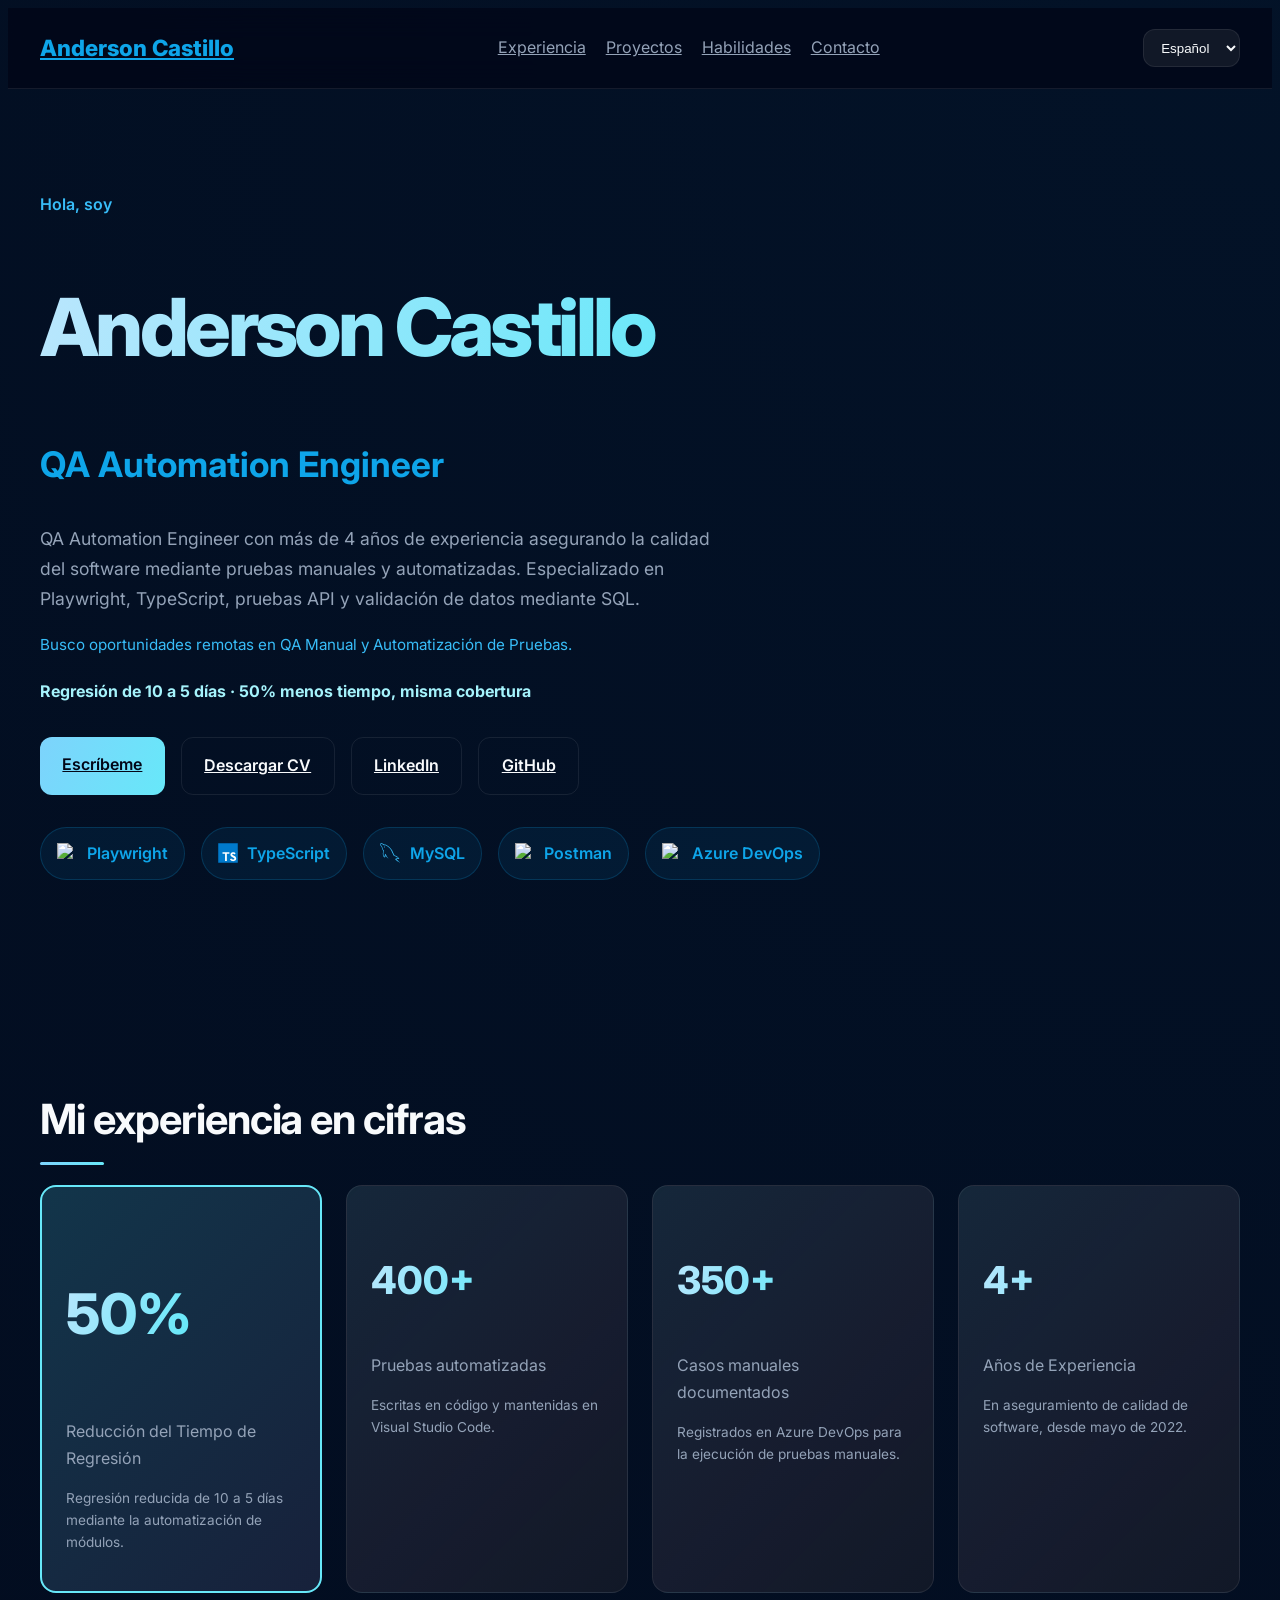
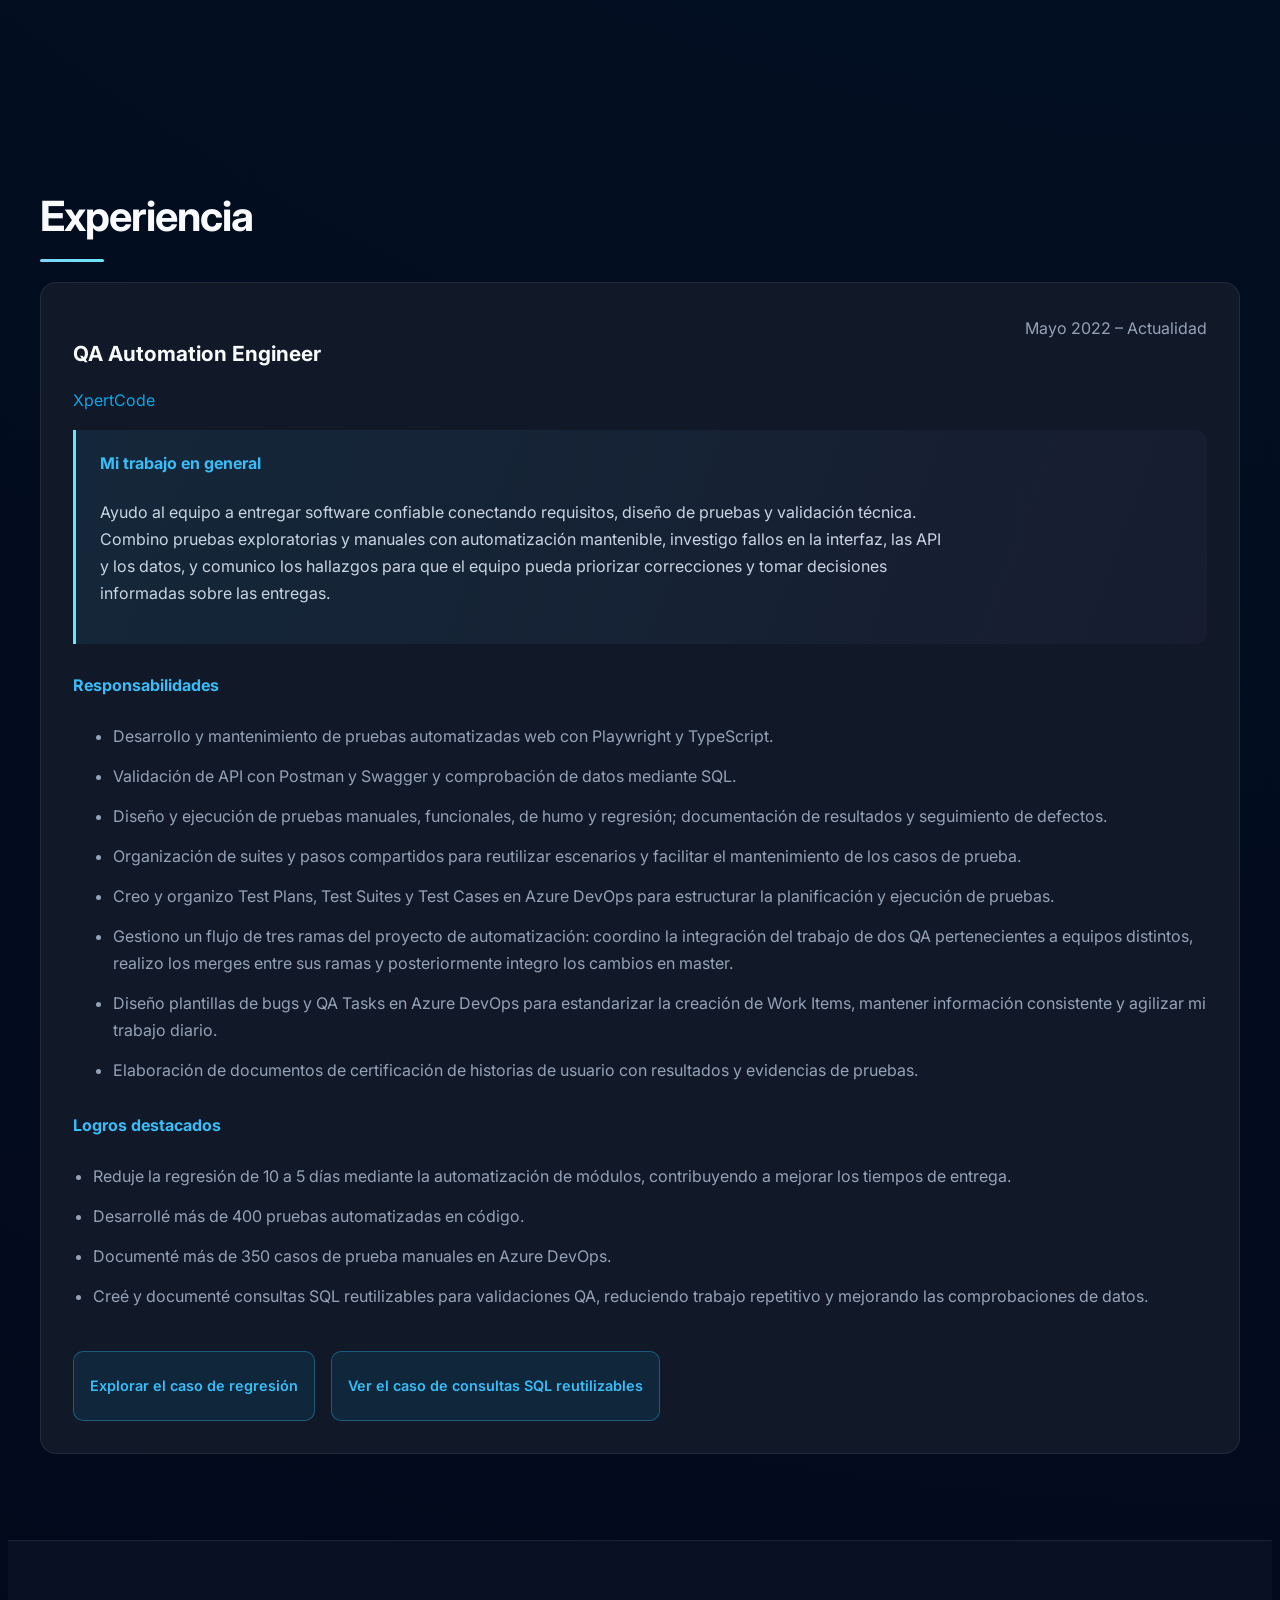
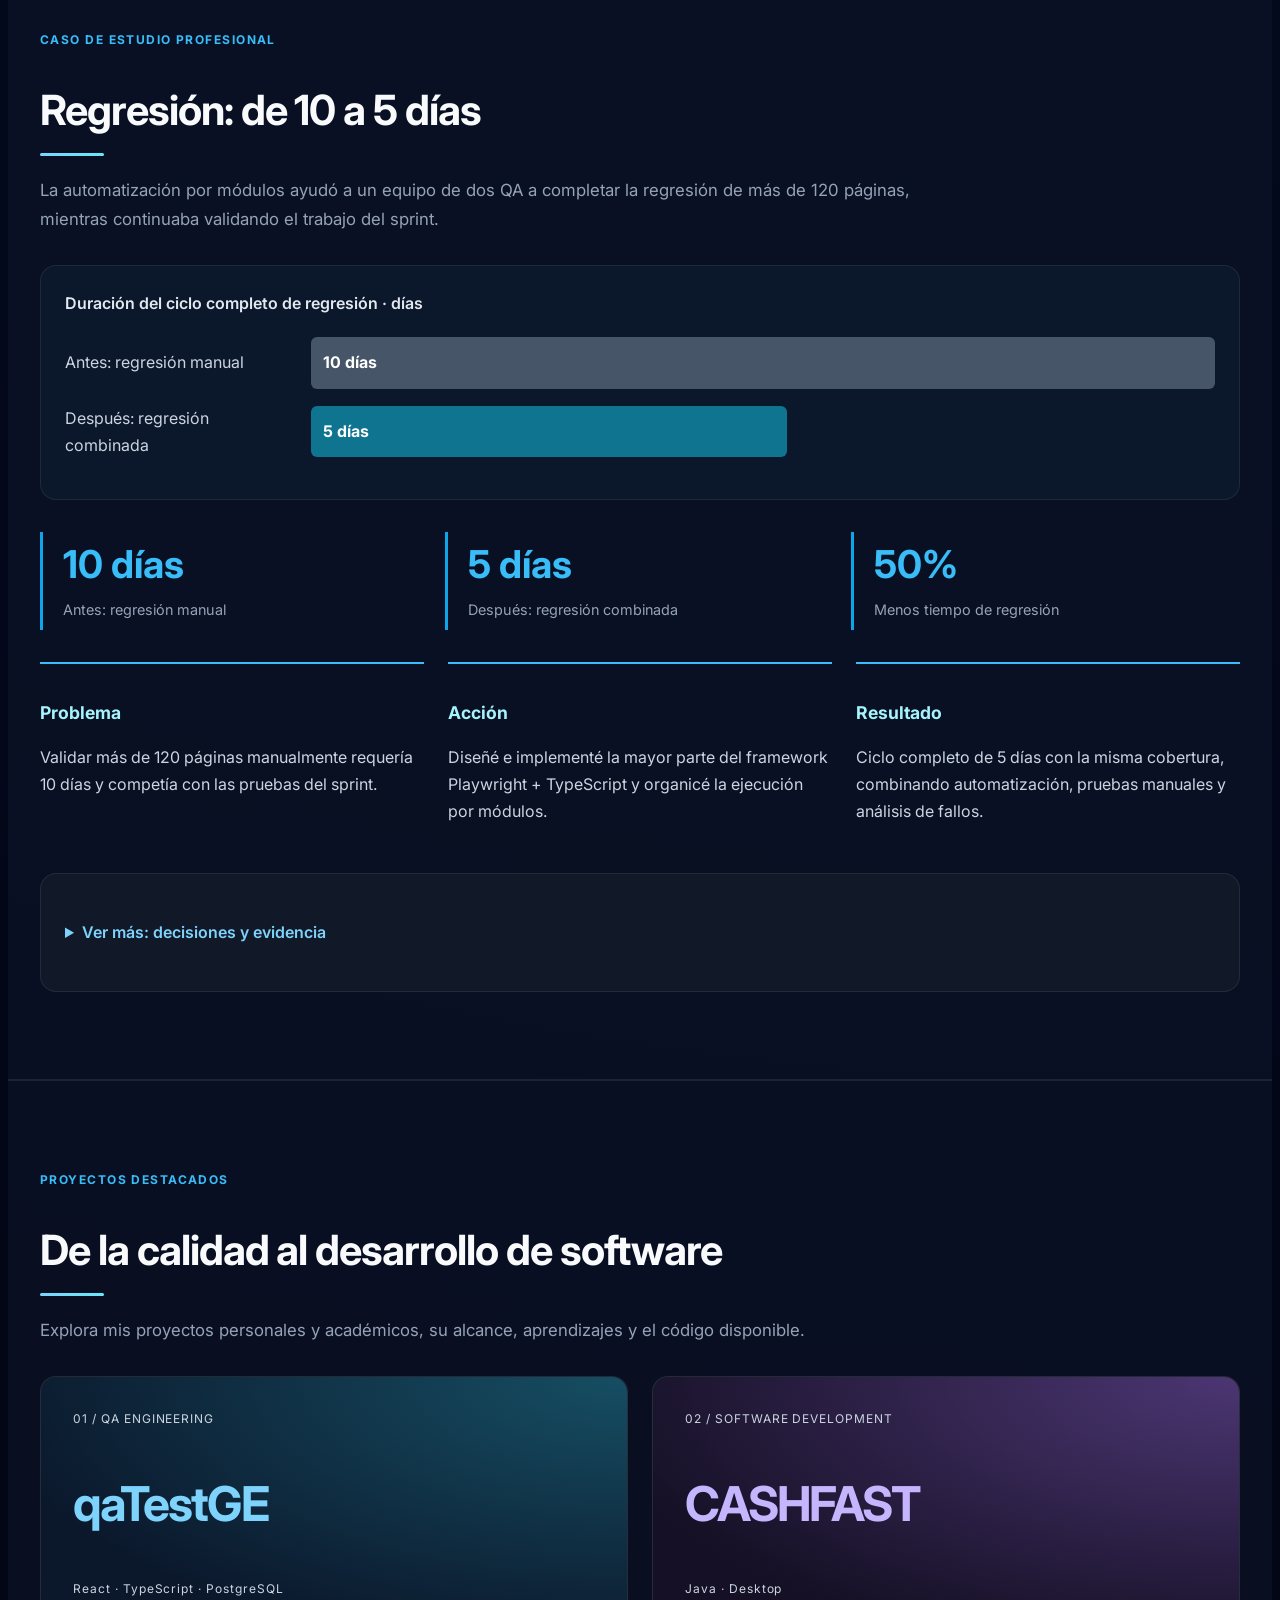
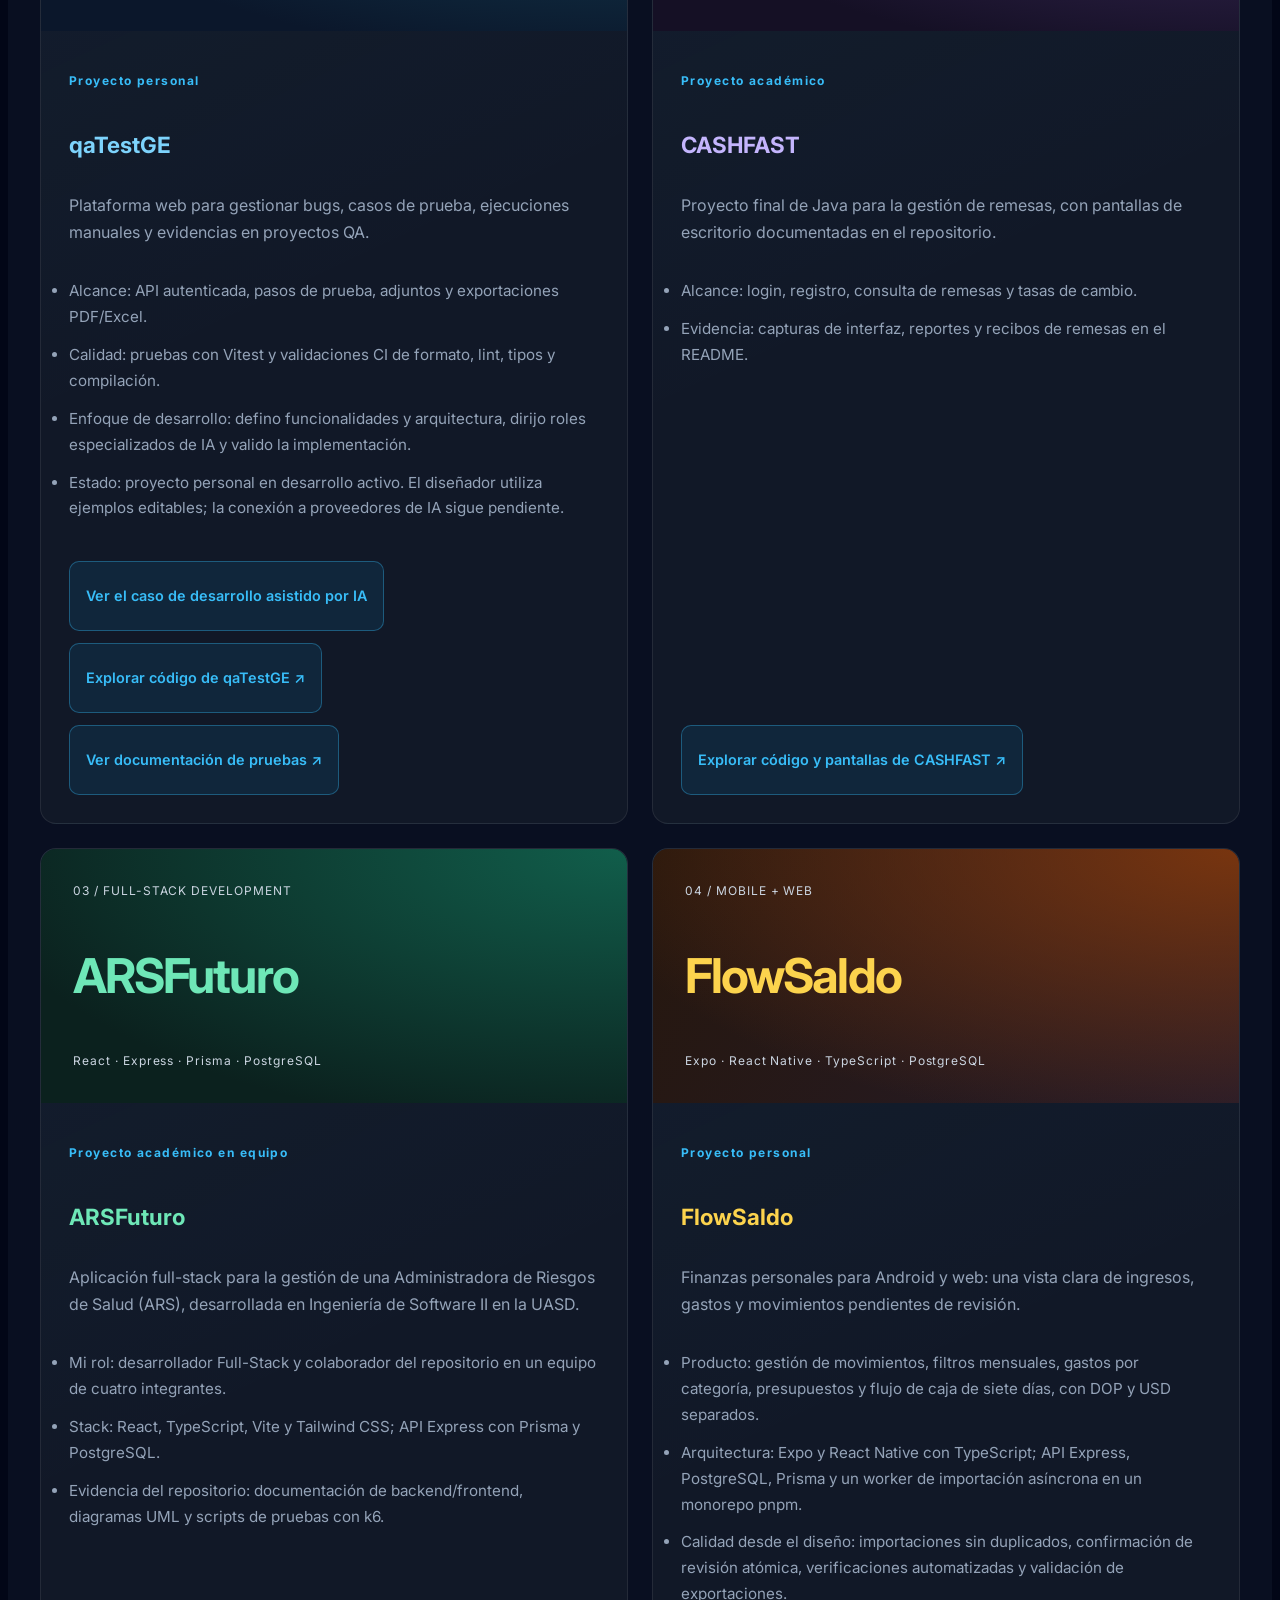
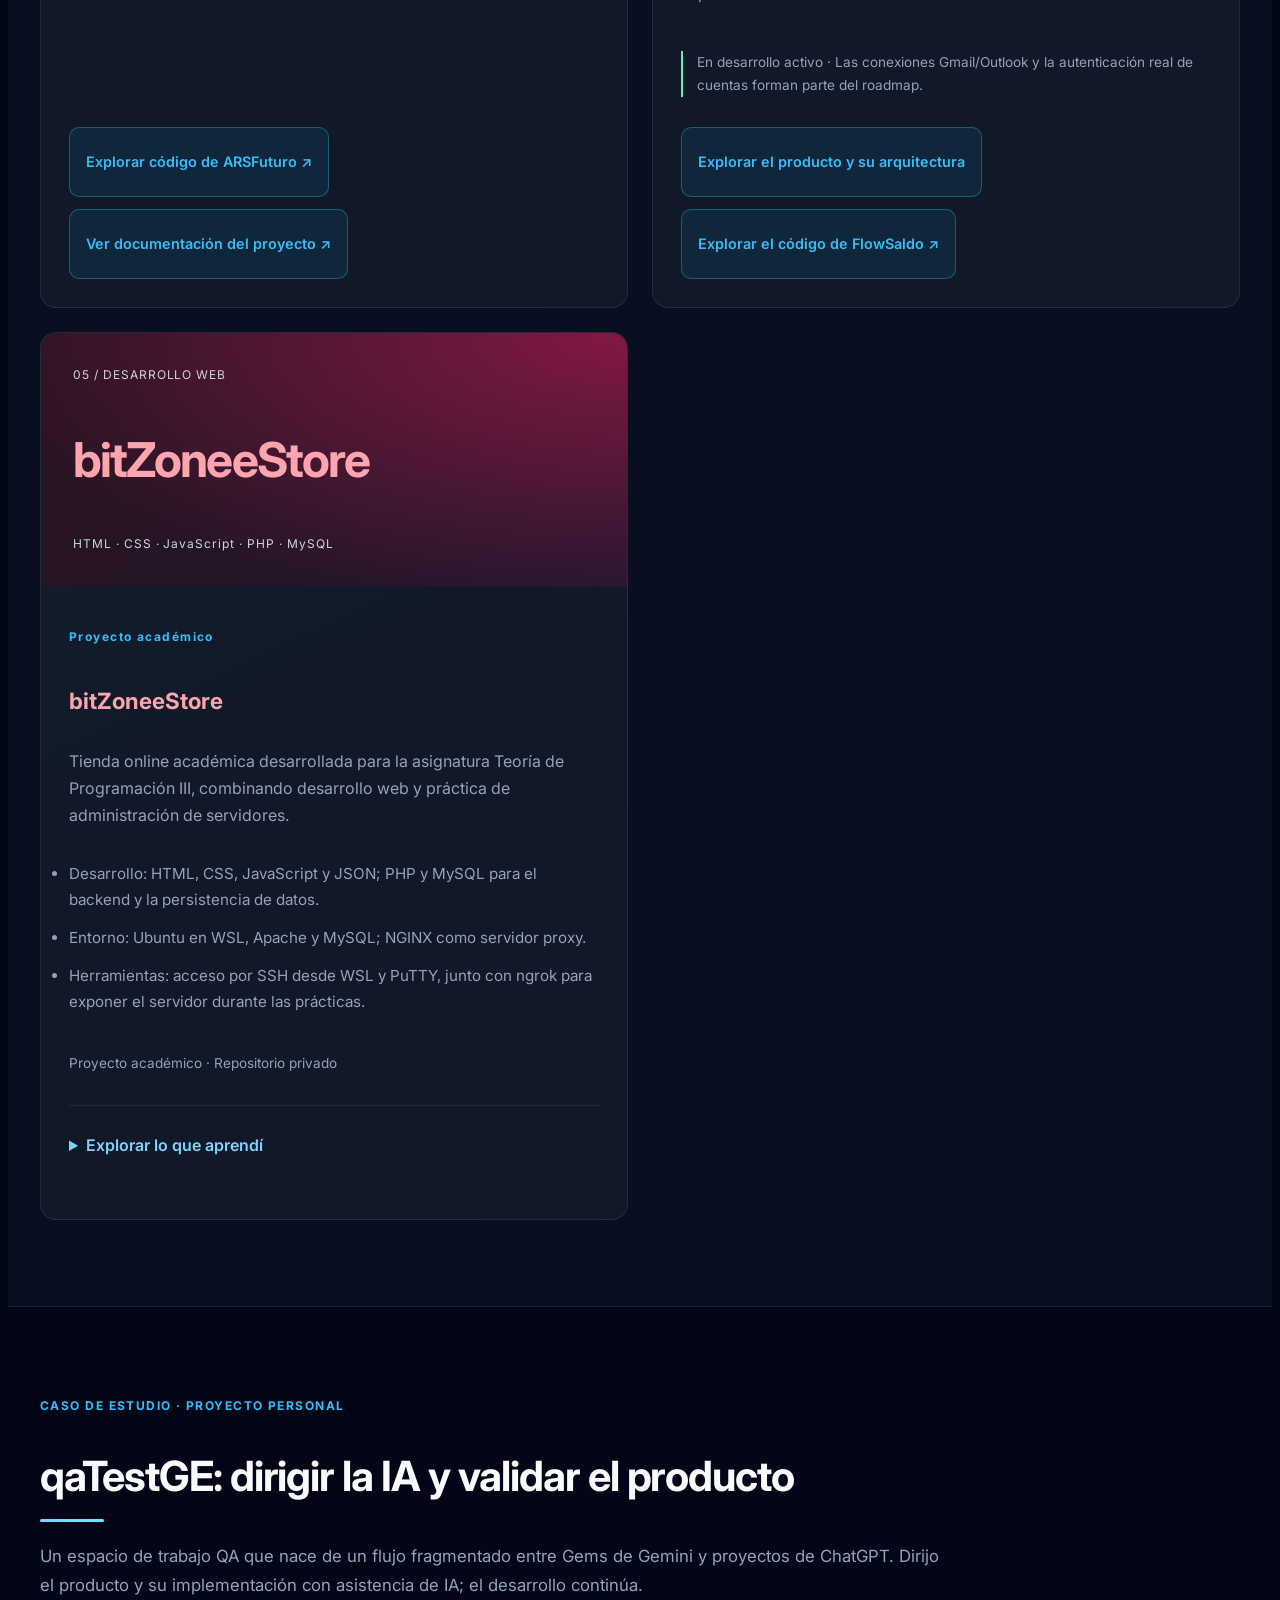
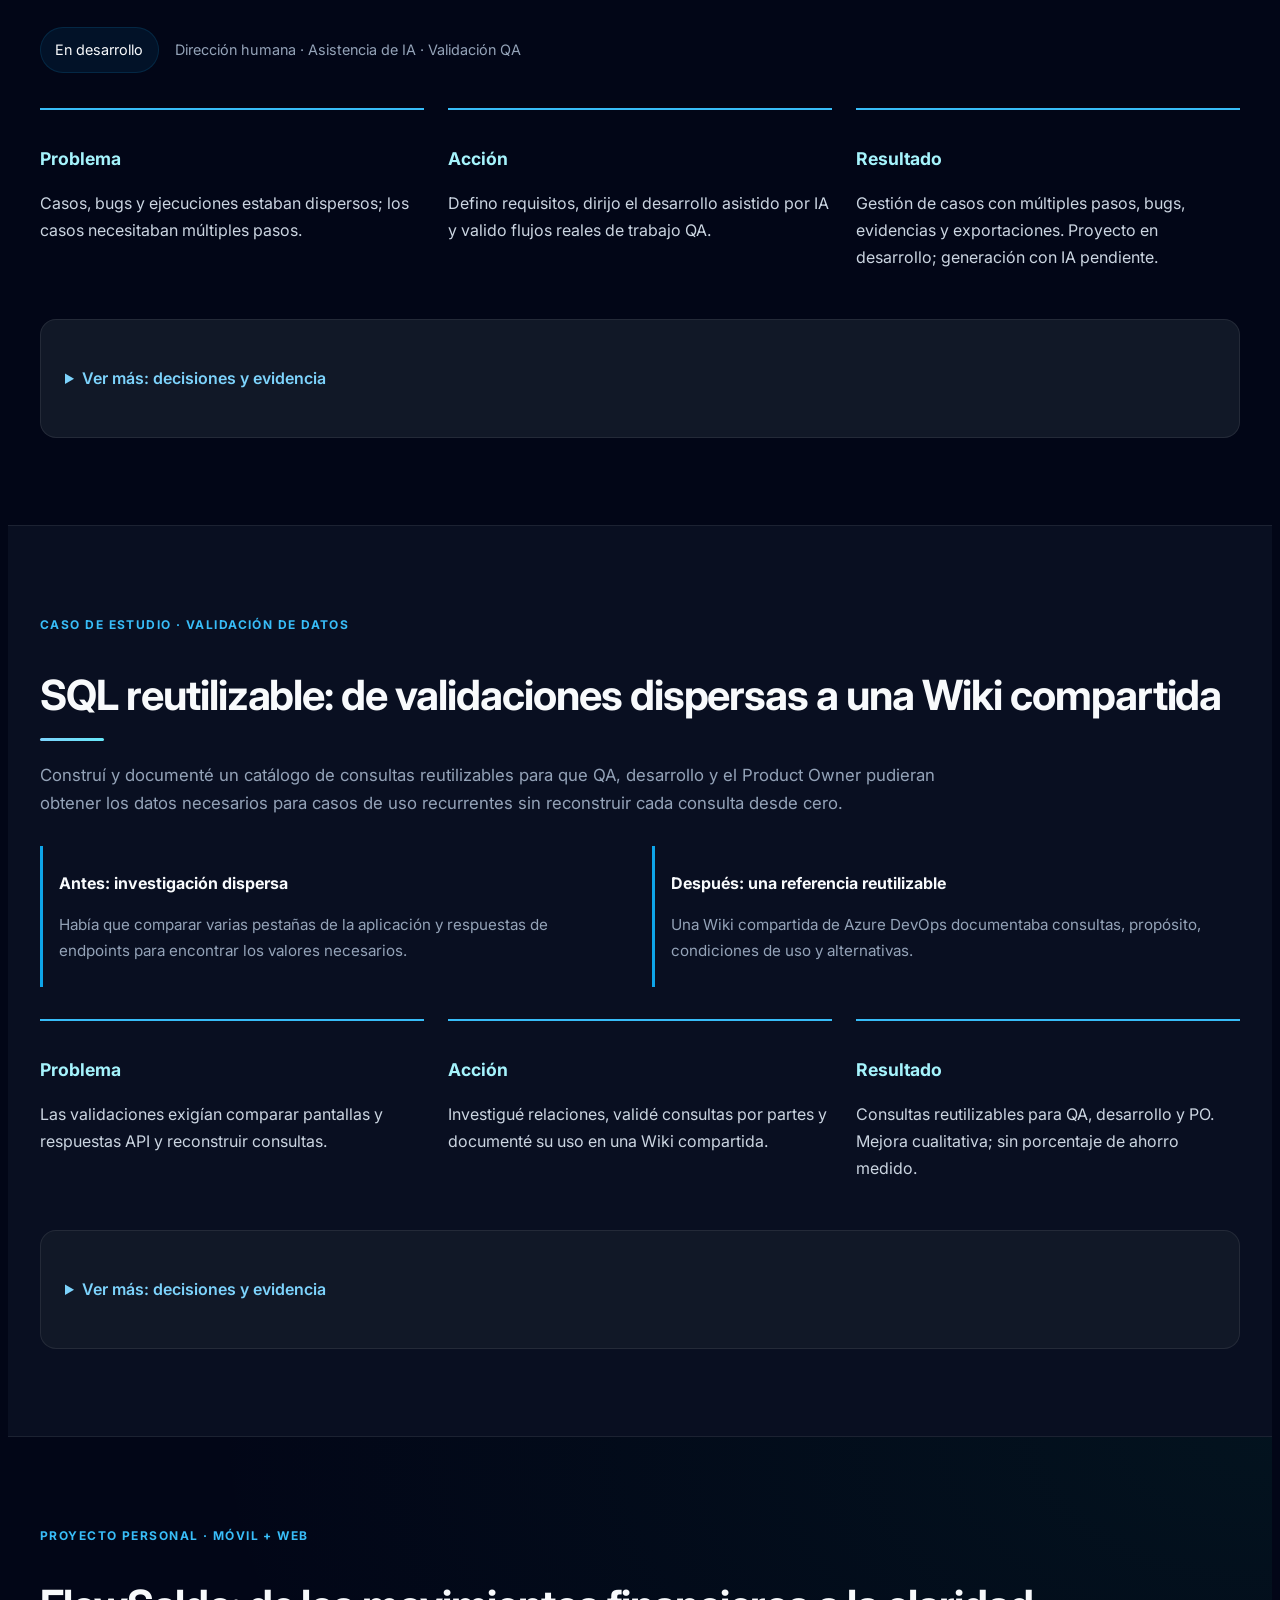
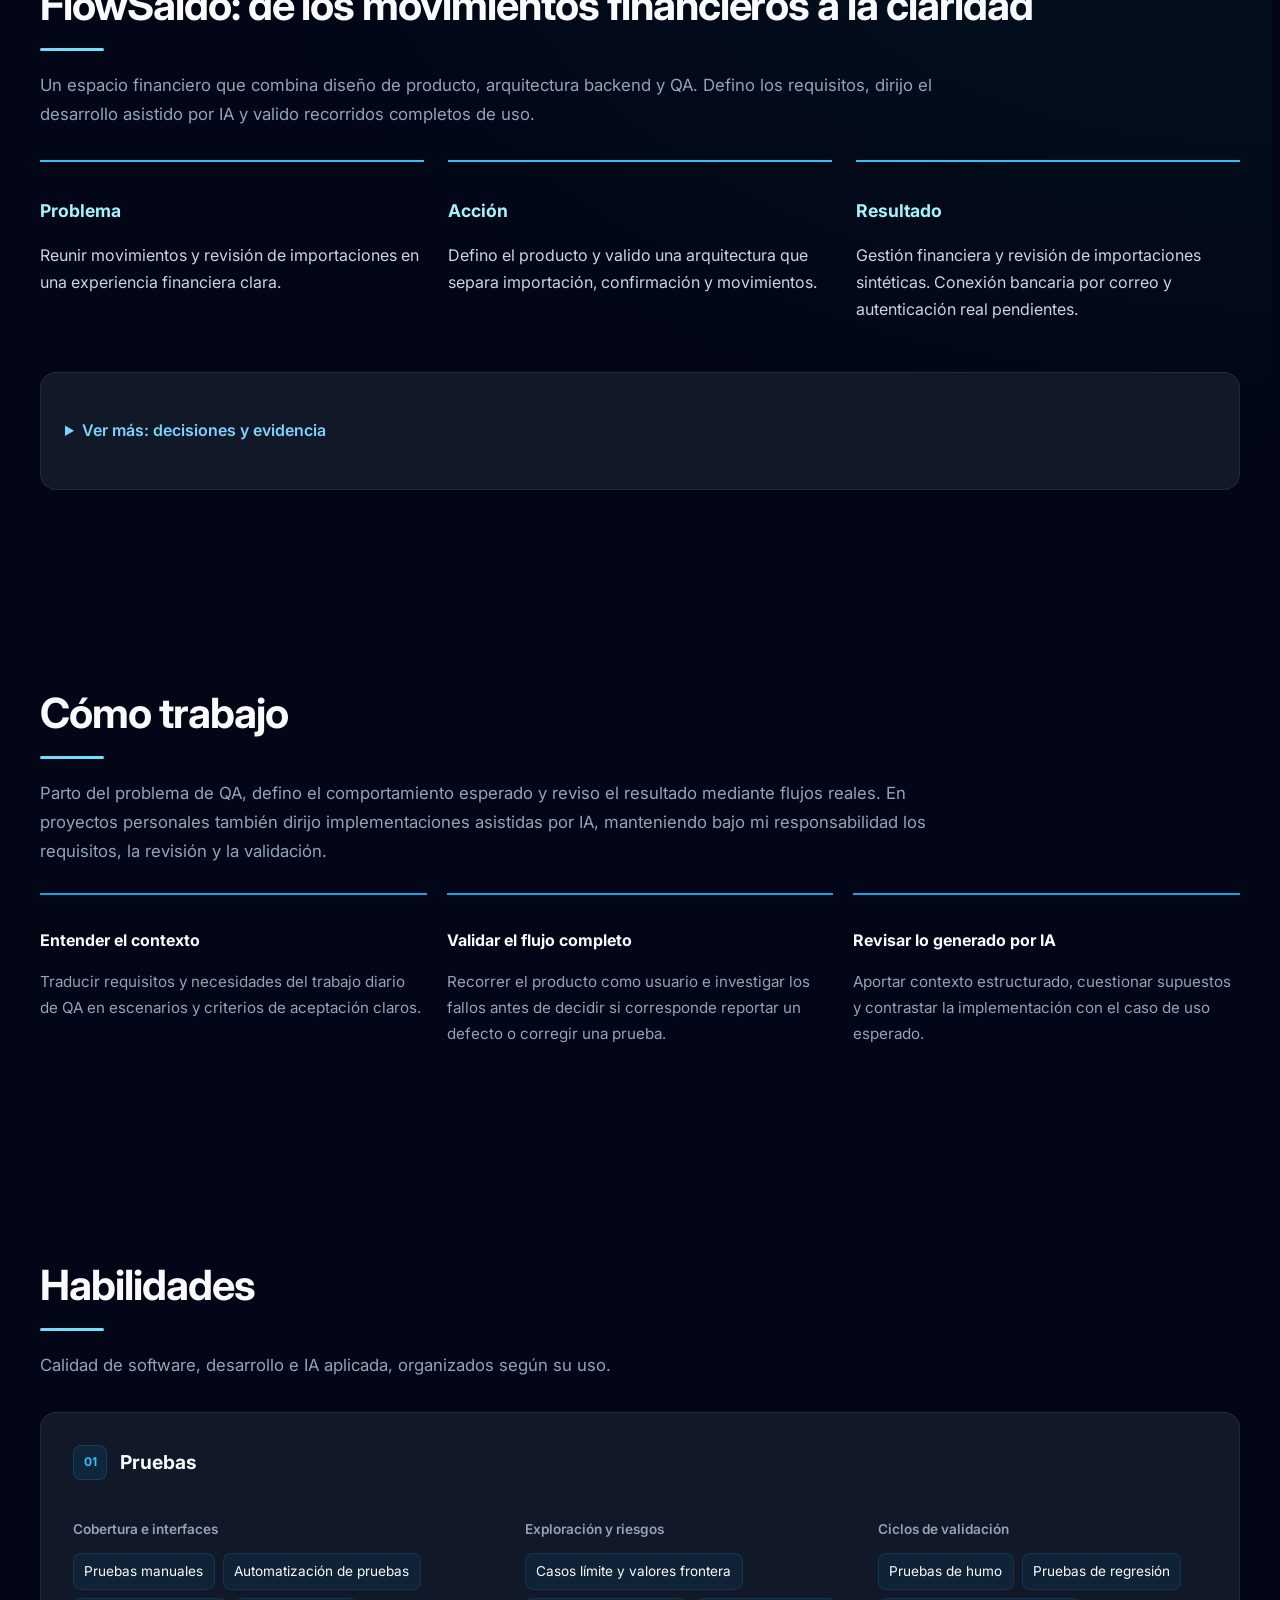
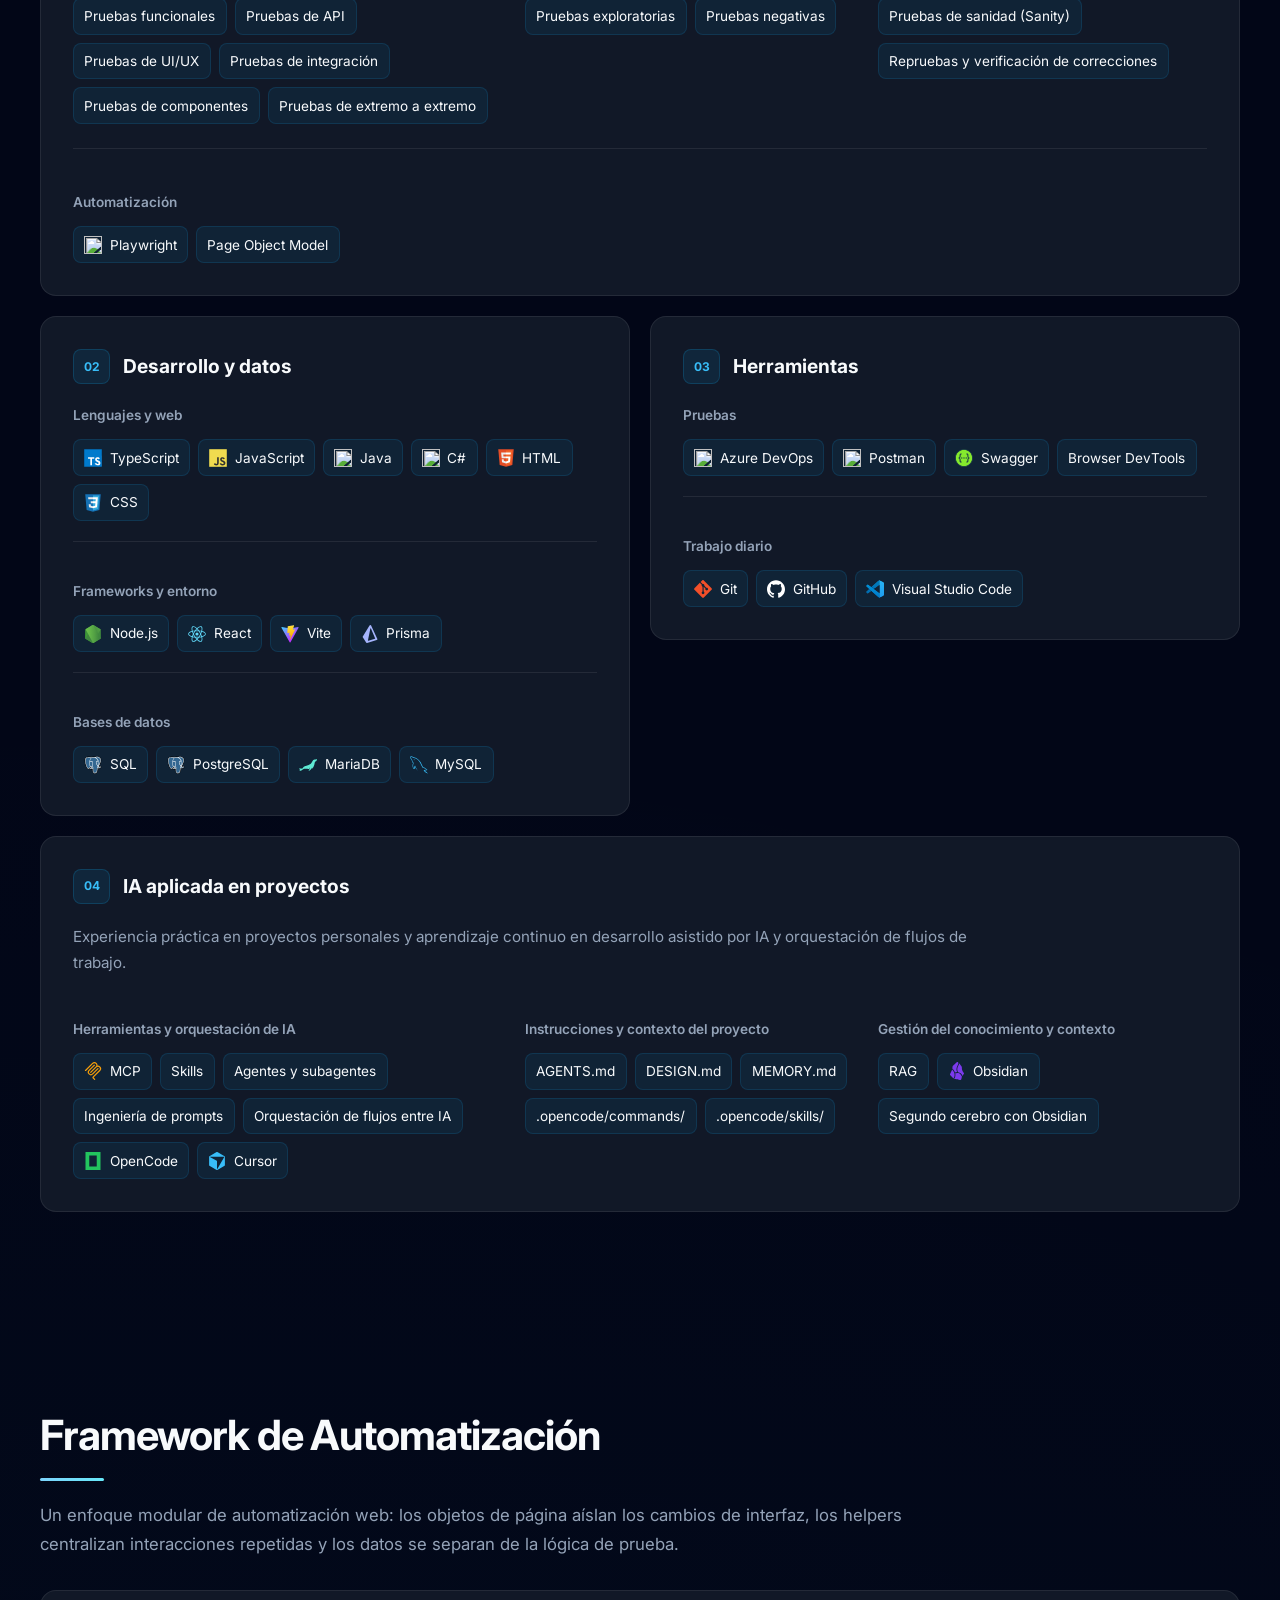
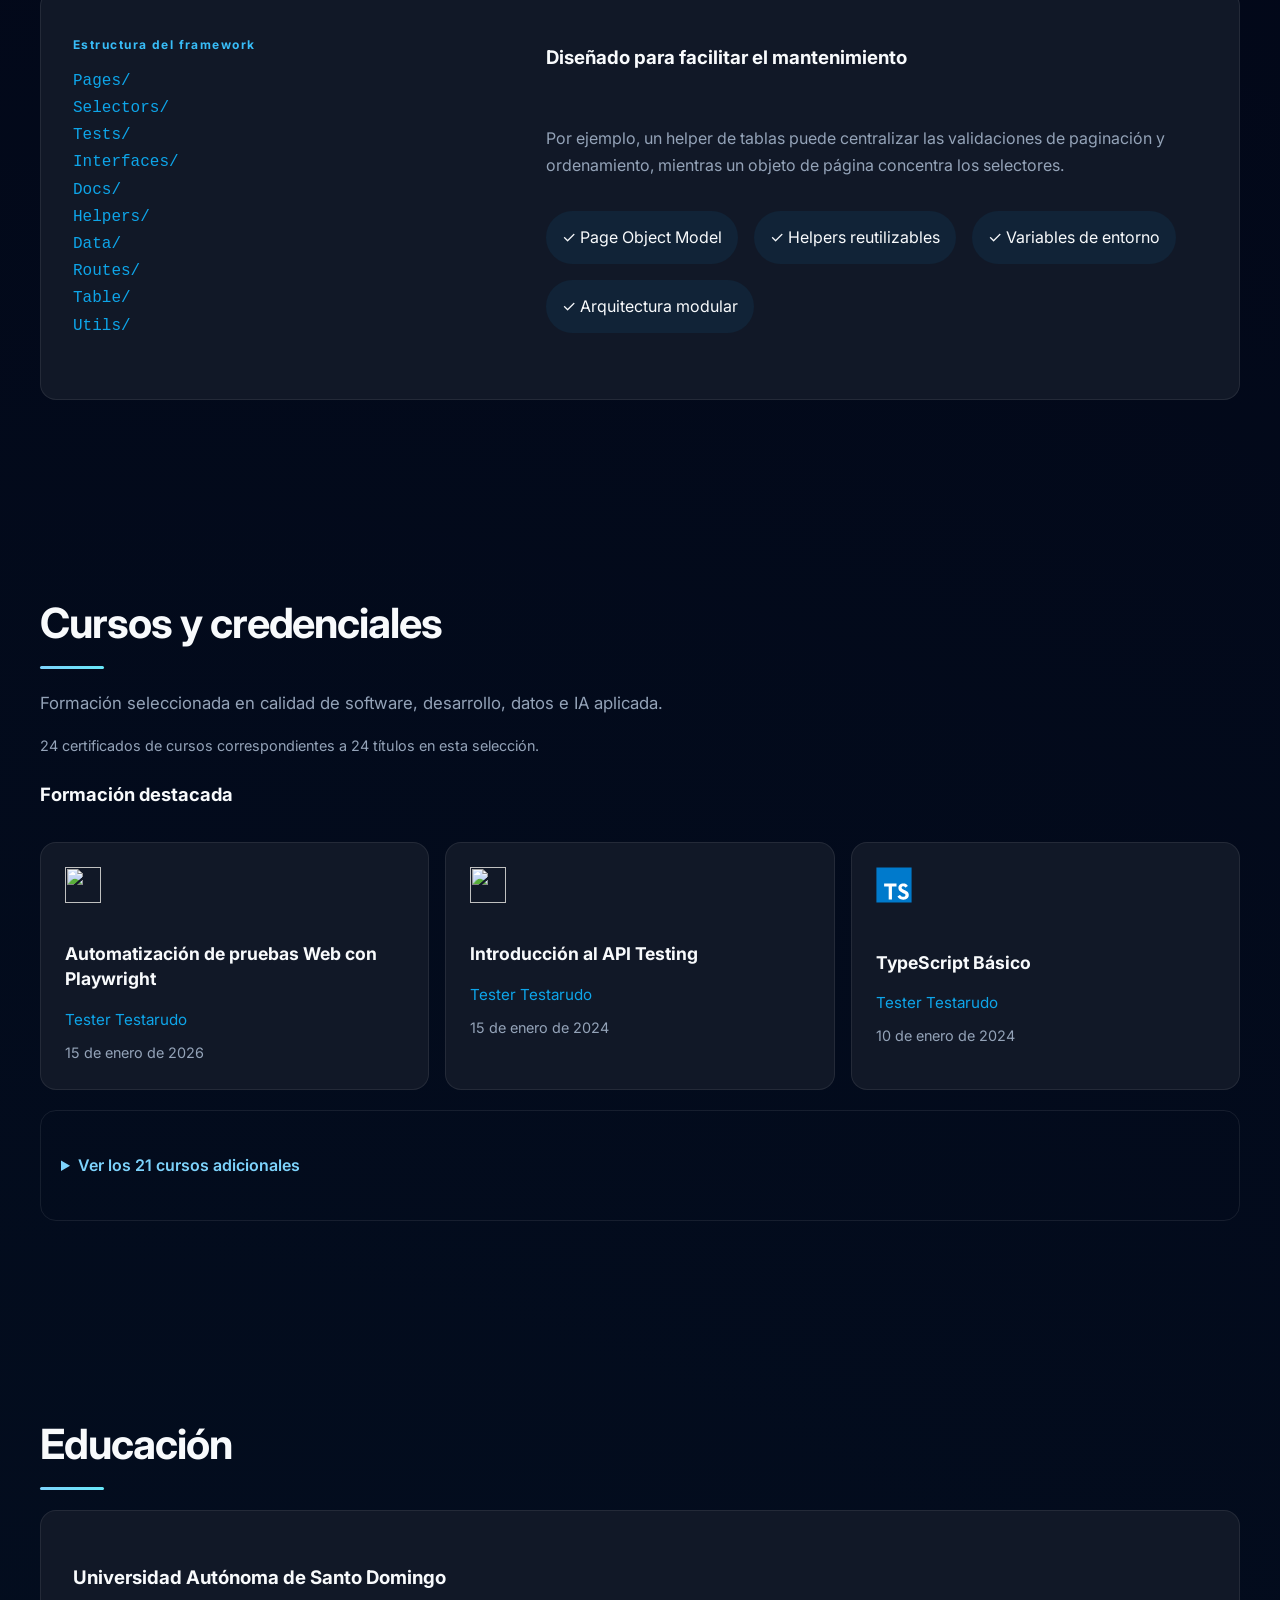
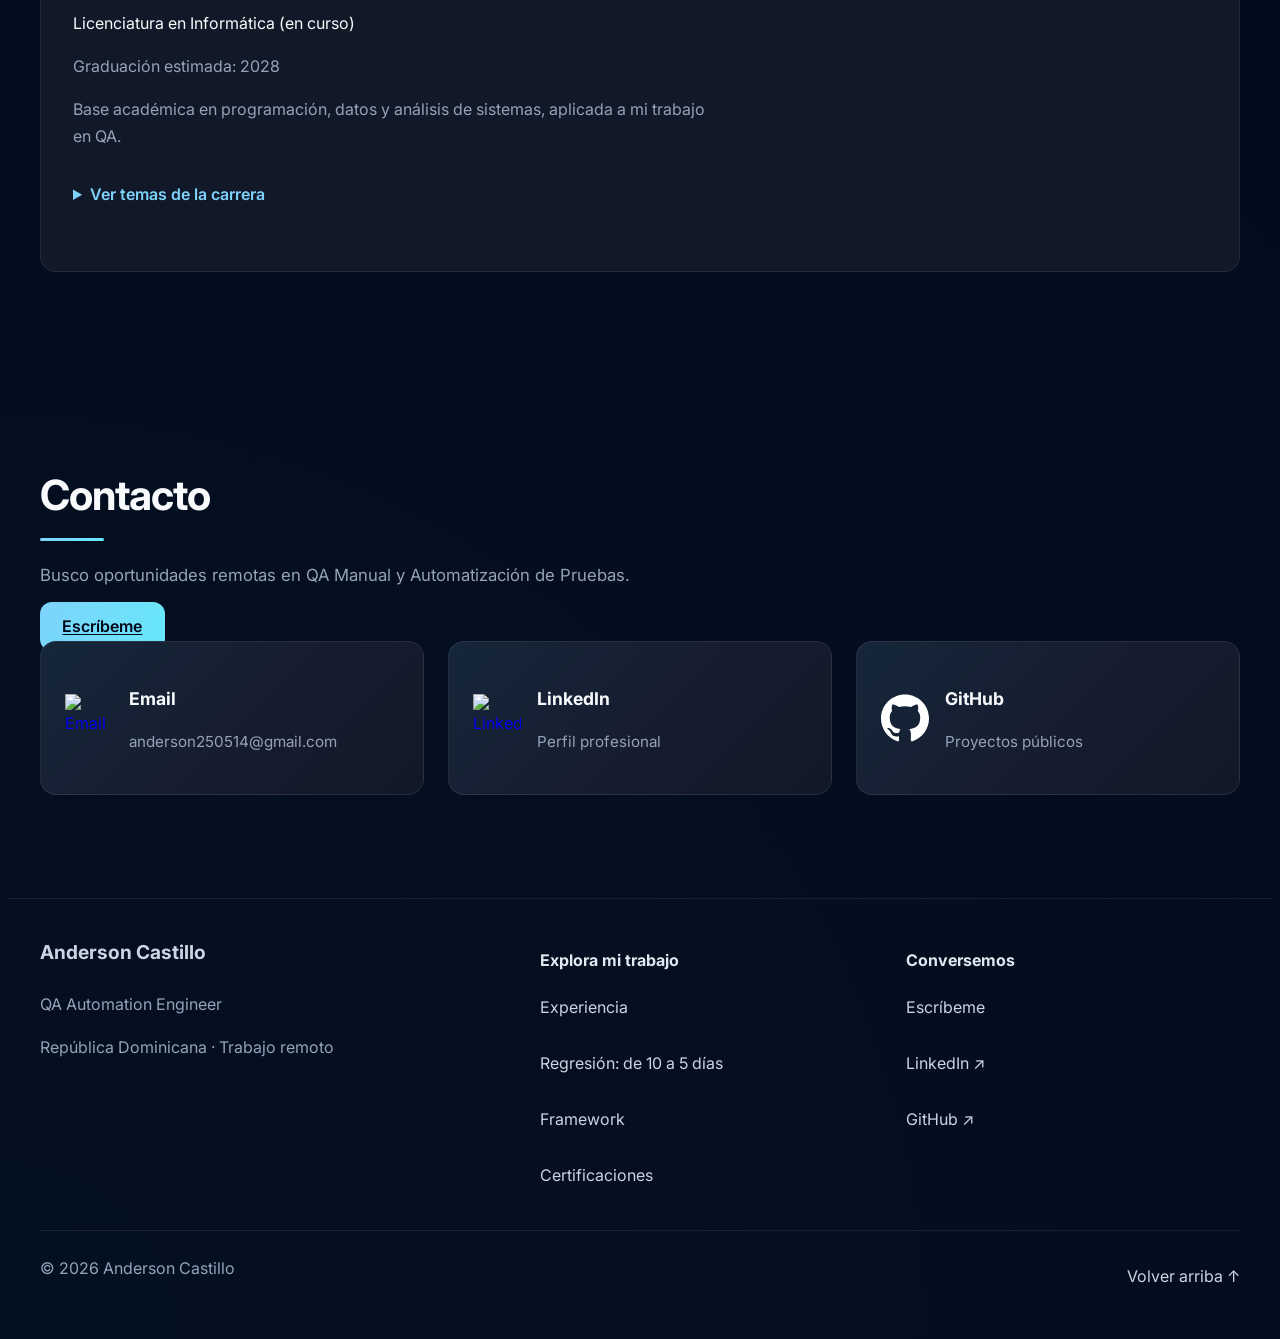
==== commit 5d54cf1a: "Compact training and improve accessibility for Mobile M and L" ====
--- a/es.html
+++ b/es.html
@@ -1086,7 +1086,7 @@
           >24 certificados de cursos correspondientes a 24 títulos en esta selección.</p>
           <h3 data-translate="courses_featured" class="courses-heading">Formación destacada</h3>
           <div class="certifications-grid">
-            <article class="certification-card">
+<article class="certification-card">
               <img
                 src="./assets/icons/playwright.svg"
                 alt=""
@@ -1106,7 +1106,7 @@
                 >15 de enero de 2026</time
               >
             </article>
-            <article class="certification-card">
+<article class="certification-card">
               <img
                 src="./assets/icons/postman.svg"
                 alt=""
@@ -1126,7 +1126,7 @@
                 >15 de enero de 2024</time
               >
             </article>
-            <article class="certification-card">
+<article class="certification-card">
               <img
                 src="./assets/icons/typescript.svg"
                 alt=""
@@ -1144,7 +1144,11 @@
                 >10 de enero de 2024</time
               >
             </article>
-            <article class="certification-card">
+</div>
+          <details class="courses-more">
+            <summary data-translate="courses_more">Ver los 21 cursos adicionales</summary>
+            <div class="certifications-grid">
+<article class="certification-card">
               <img
                 src="./assets/icons/ai.svg"
                 alt=""
@@ -1162,7 +1166,7 @@
                 >2 de junio de 2025</time
               >
             </article>
-            <article class="certification-card">
+<article class="certification-card">
               <img
                 src="./assets/icons/ai.svg"
                 alt=""
@@ -1182,7 +1186,7 @@
                 >7 de junio de 2025</time
               >
             </article>
-            <article class="certification-card">
+<article class="certification-card">
               <img
                 src="./assets/icons/ai.svg"
                 alt=""
@@ -1200,7 +1204,7 @@
                 >20 de agosto de 2025</time
               >
             </article>
-            <article class="certification-card">
+<article class="certification-card">
               <img
                 src="./assets/icons/mysql.svg"
                 alt=""
@@ -1220,7 +1224,7 @@
                 >24 de septiembre de 2025</time
               >
             </article>
-            <article class="certification-card">
+<article class="certification-card">
               <img
                 src="./assets/icons/react.svg"
                 alt=""
@@ -1238,10 +1242,6 @@
                 >1 de diciembre de 2025</time
               >
             </article>
-          </div>
-          <details class="courses-more">
-            <summary data-translate="courses_more">Explorar formación adicional</summary>
-            <div class="certifications-grid">
               <article class="certification-card">
                 <img
                   src="./assets/icons/nodejs.svg"
@@ -1544,15 +1544,15 @@
       </section>
 
       <!-- EDUCATION -->
-      <section class="section">
+      <section id="education" class="section section--education">
         <div class="section__container">
           <h2 class="section__title" data-translate="education_title">Educación</h2>
           <div class="education-card">
             <h3>Universidad Autónoma de Santo Domingo</h3>
             <p data-translate="degree">Licenciatura en Informática (en curso)</p>
             <span data-translate="graduation">Graduación estimada: 2028</span>
-            <p data-translate="education_intro" class="education-intro">Mi formación universitaria aporta bases en programación, análisis de sistemas, entornos informáticos y datos. Estos son temas que he abordado durante la carrera, que continúa en curso.</p>
-            <div class="education-topics">
+            <p data-translate="education_intro" class="education-intro">Base académica en programación, datos y análisis de sistemas, aplicada a mi trabajo en QA.</p>
+            <details class="education-details"><summary data-translate="education_more">Ver temas de la carrera</summary><div class="education-topics">
               <div class="education-topic">
                 <h4 data-translate="edu_programming">Programación y desarrollo web</h4>
                 <p data-translate="edu_programming_text">Práctica con HTML, CSS, JavaScript y PHP, junto con Java, C# y C++. Estas bases conectan la construcción de interfaces, la lógica de programación y la implementación del comportamiento de una aplicación.</p>
@@ -1578,6 +1578,7 @@
                 <p data-translate="edu_tools_text">Git y GitHub para control de versiones y colaboración; Postman y Swagger para interactuar con API y comprender solicitudes, respuestas y operaciones documentadas.</p>
               </div>
             </div>
+          </details>
           </div>
         </div>
       </section>
--- a/css/styles.css
+++ b/css/styles.css
@@ -1606,3 +1606,54 @@
   .regression-chart { padding: 1rem; }
   .regression-chart__row { grid-template-columns: 1fr; gap: .5rem; }
 }
+
+/* Compact training overview; full content remains available without JavaScript. */
+.education-details { margin-top: 1.25rem; }
+.education-details summary,
+.courses-more summary,
+.case-details summary,
+.bitzone-details summary {
+  min-height: 48px;
+  padding-block: .65rem;
+  cursor: pointer;
+  color: #7dd3fc;
+  font-weight: 600;
+}
+.education-details .education-topics { margin-top: 1rem; }
+.section--education .education-intro { margin-top: 1rem; max-width: 65ch; }
+#certifications .courses-heading { margin-top: 1.25rem; }
+#certifications .courses-more { margin-top: 1.25rem; }
+a, button, select, summary { -webkit-tap-highlight-color: rgba(125, 211, 252, .25); }
+:focus-visible { outline: 3px solid #7dd3fc; outline-offset: 3px; }
+summary { scroll-margin-top: calc(var(--header-height) + 24px); }
+.footer a { display: inline-flex; align-items: center; min-height: 44px; }
+@media (max-width: 640px) {
+  /* Covers Mobile M (375 px), Mobile L (425 px), and text enlargement. */
+  .header__container { column-gap: .5rem; }
+  .header__logo { flex: 1 1 130px; line-height: 1.4; min-height: 48px; display: flex; align-items: center; }
+  .header__menu { min-width: 48px; min-height: 48px; flex-shrink: 0; }
+  .header__language-selector { min-height: 48px; font-size: 1rem; max-width: 106px; }
+  .header__navigation { max-height: calc(100dvh - 112px); }
+  .header__link { min-height: 48px; display: flex; align-items: center; }
+  .button { min-height: 48px; display: inline-flex; justify-content: center; align-items: center; white-space: normal; }
+  .project-link { display: inline-flex; align-items: center; min-height: 48px; padding-block: .65rem; }
+  .project-card__actions { gap: .75rem; }
+  .section__title { font-size: clamp(1.75rem, 7.5vw, 2rem); line-height: 1.3; overflow-wrap: anywhere; }
+  .education-card h3, .certification-card__title { overflow-wrap: anywhere; line-height: 1.5; }
+  .education-card, .certification-card, .case-details, .courses-more { min-width: 0; }
+  .section--education { padding-block: 2rem; }
+  .section--education .section__title { margin-bottom: 1rem; }
+  .education-card { padding: 1.25rem; }
+  .education-card p, .education-card span, .certification-card__issuer,
+  .certification-card__year, .courses-summary, .course-note { font-size: 1rem; line-height: 1.65; }
+  .certification-card { padding: 1rem; }
+  .education-topics { gap: 1rem; }
+  .education-topic p { font-size: 1rem; }
+  .contact-card { min-height: 64px; gap: .75rem; }
+  .contact-card__icon { flex-shrink: 0; }
+  .contact-card__content p { font-size: 1rem; }
+  .footer__container { gap: 1.5rem; }
+  .footer__links { gap: .5rem; }
+  pre { max-width: 100%; overflow-x: auto; }
+  .regression-chart__bar strong { white-space: nowrap; }
+}
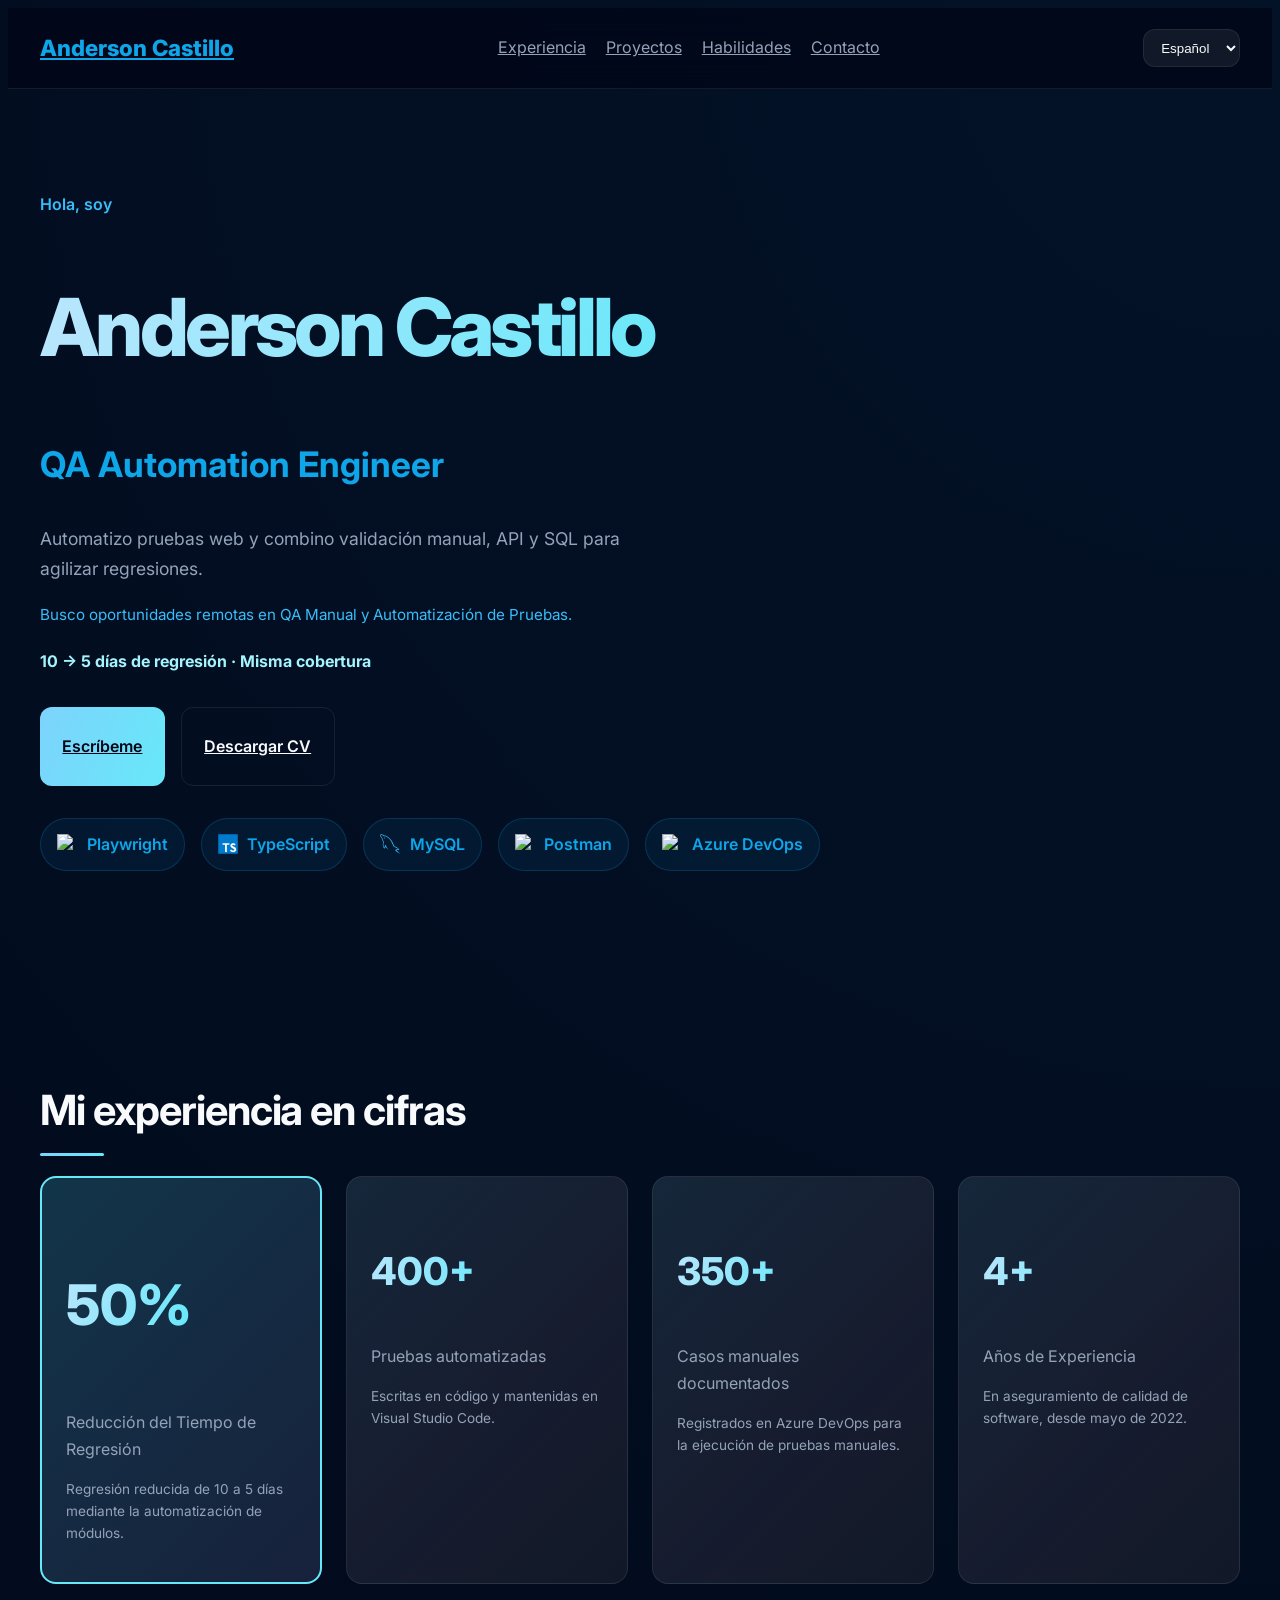
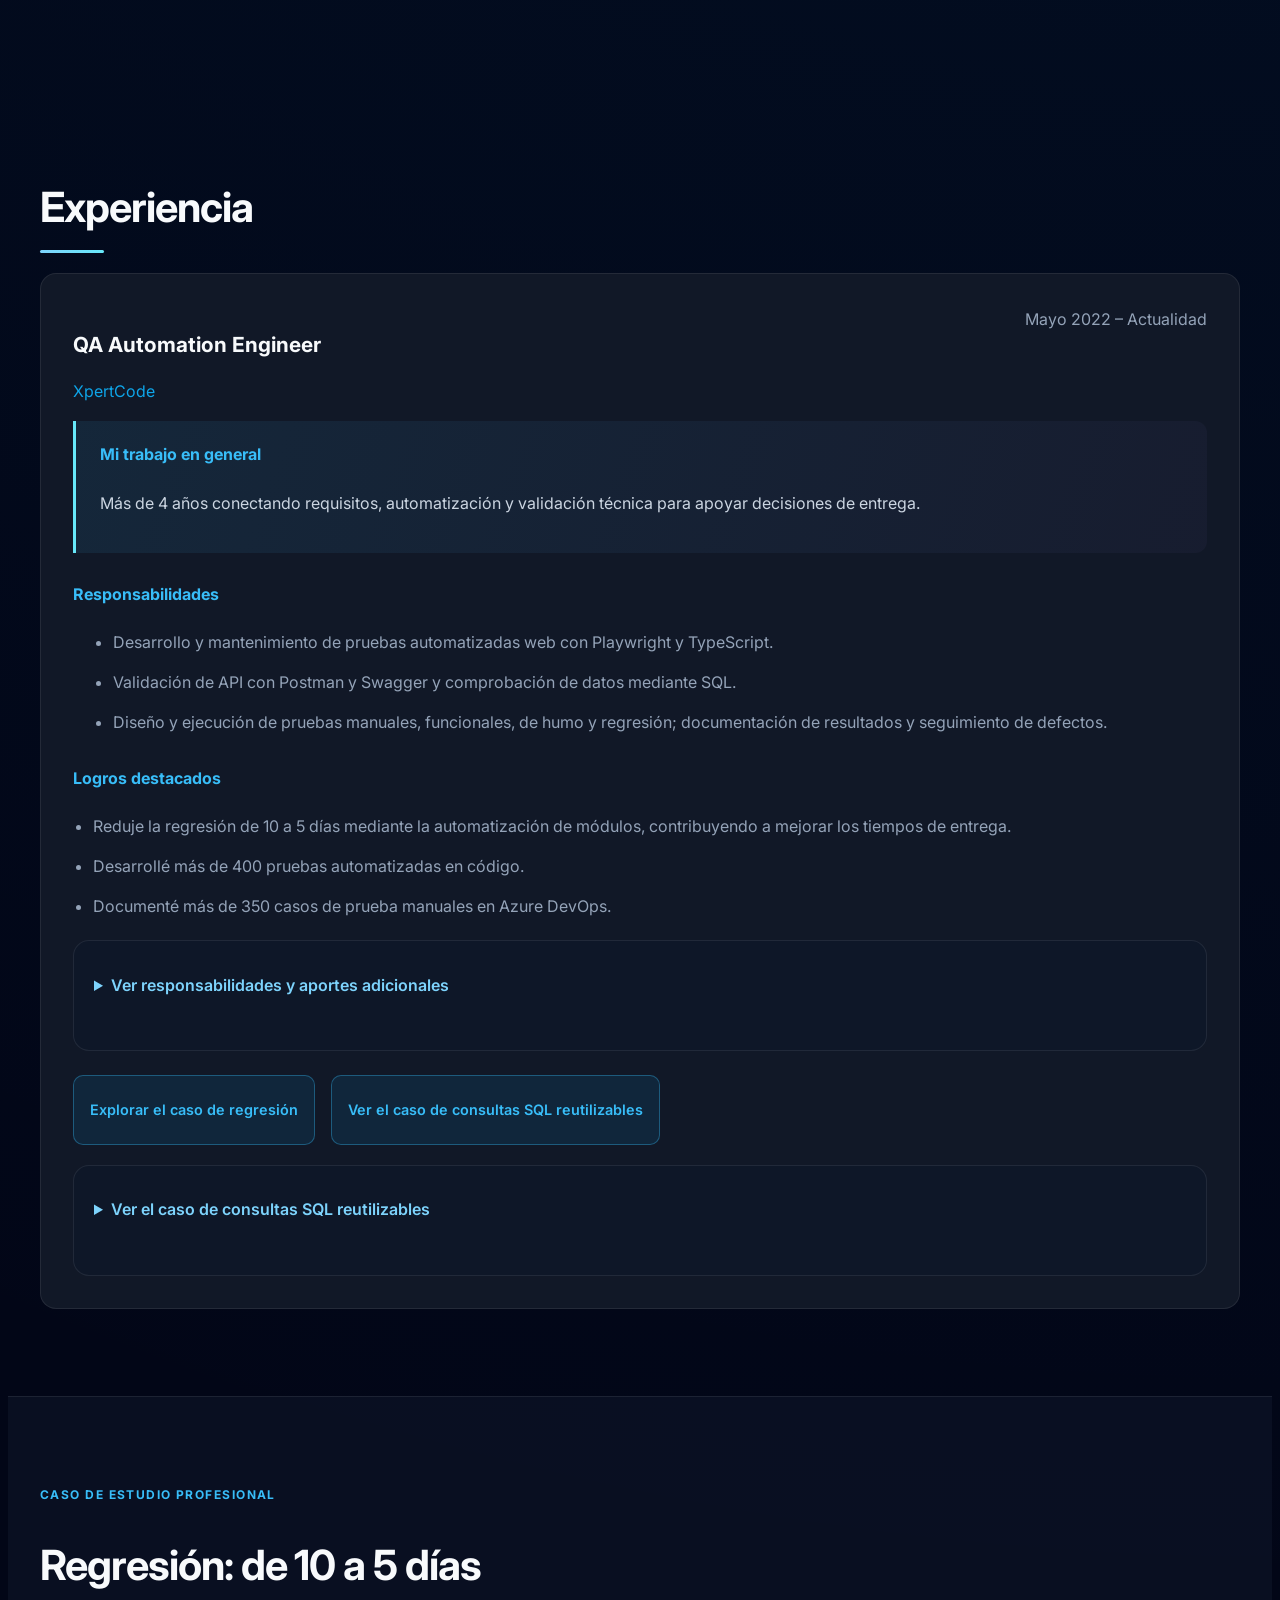
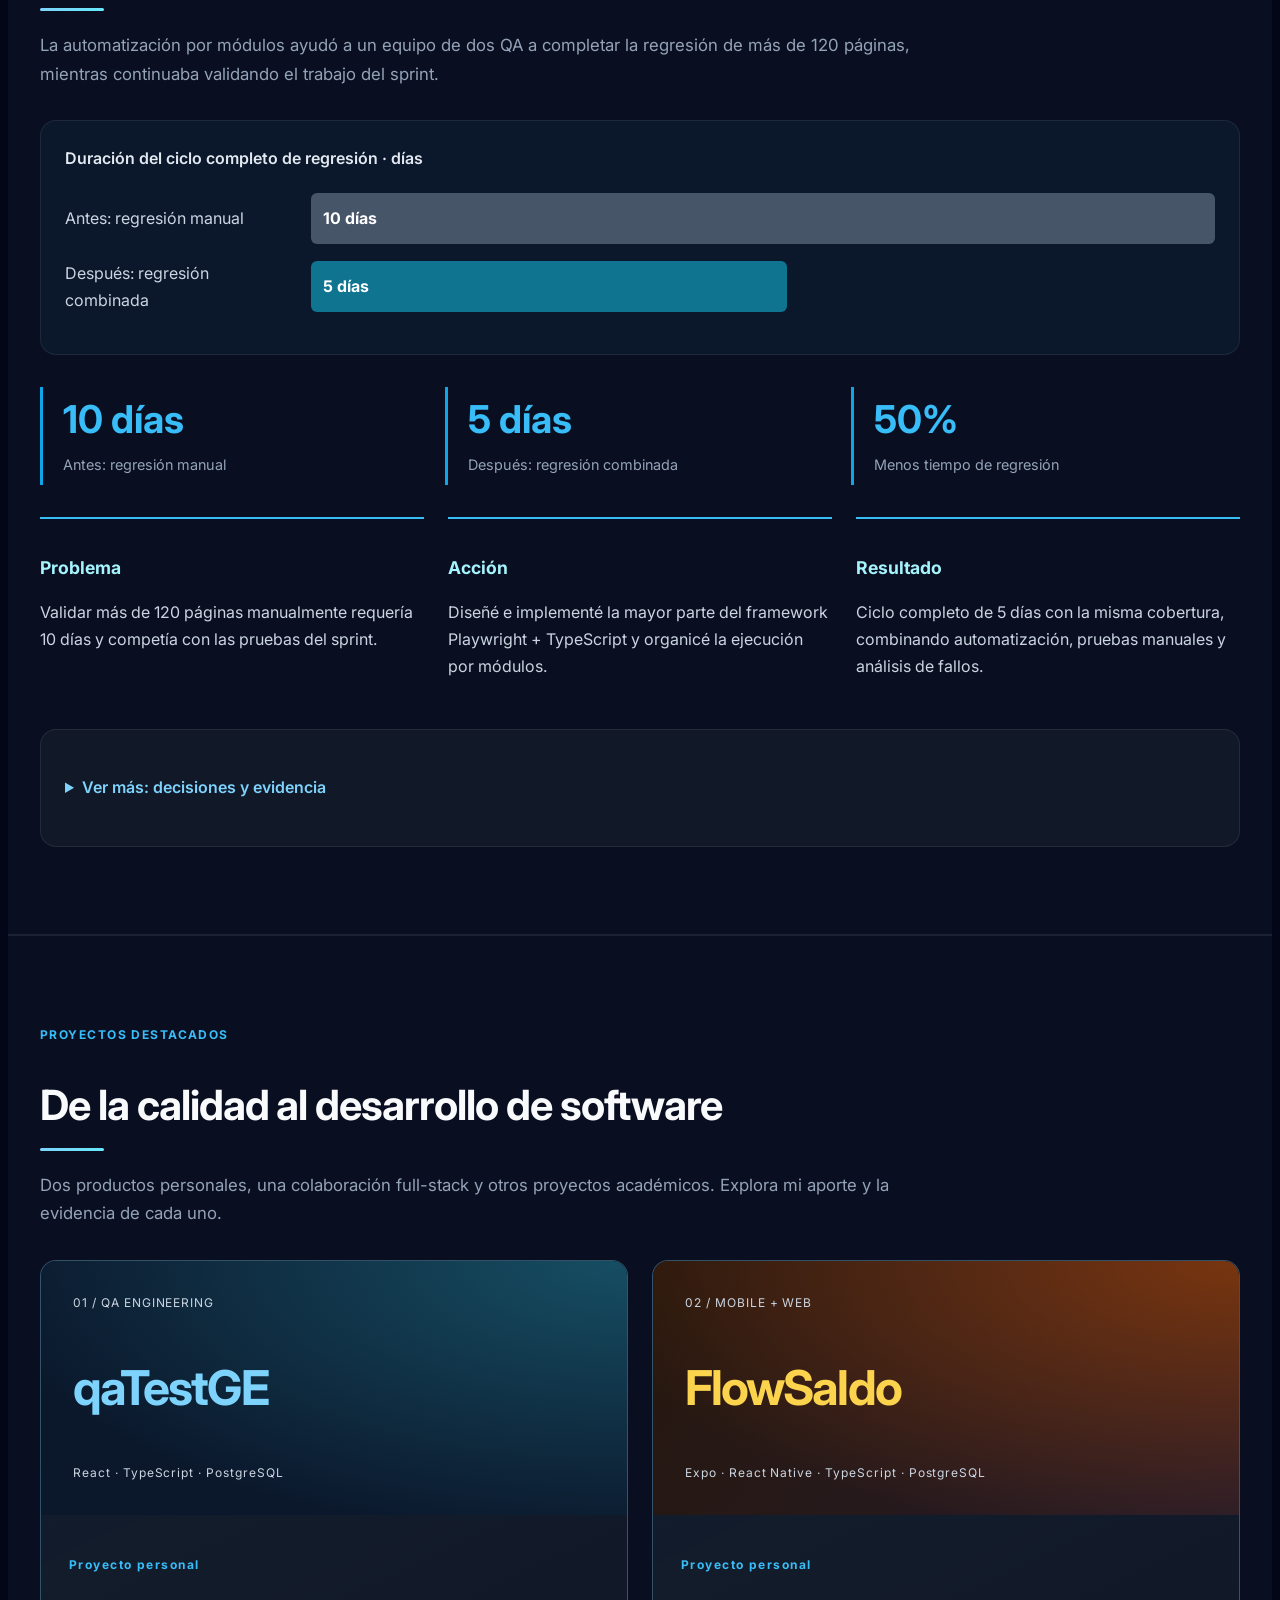
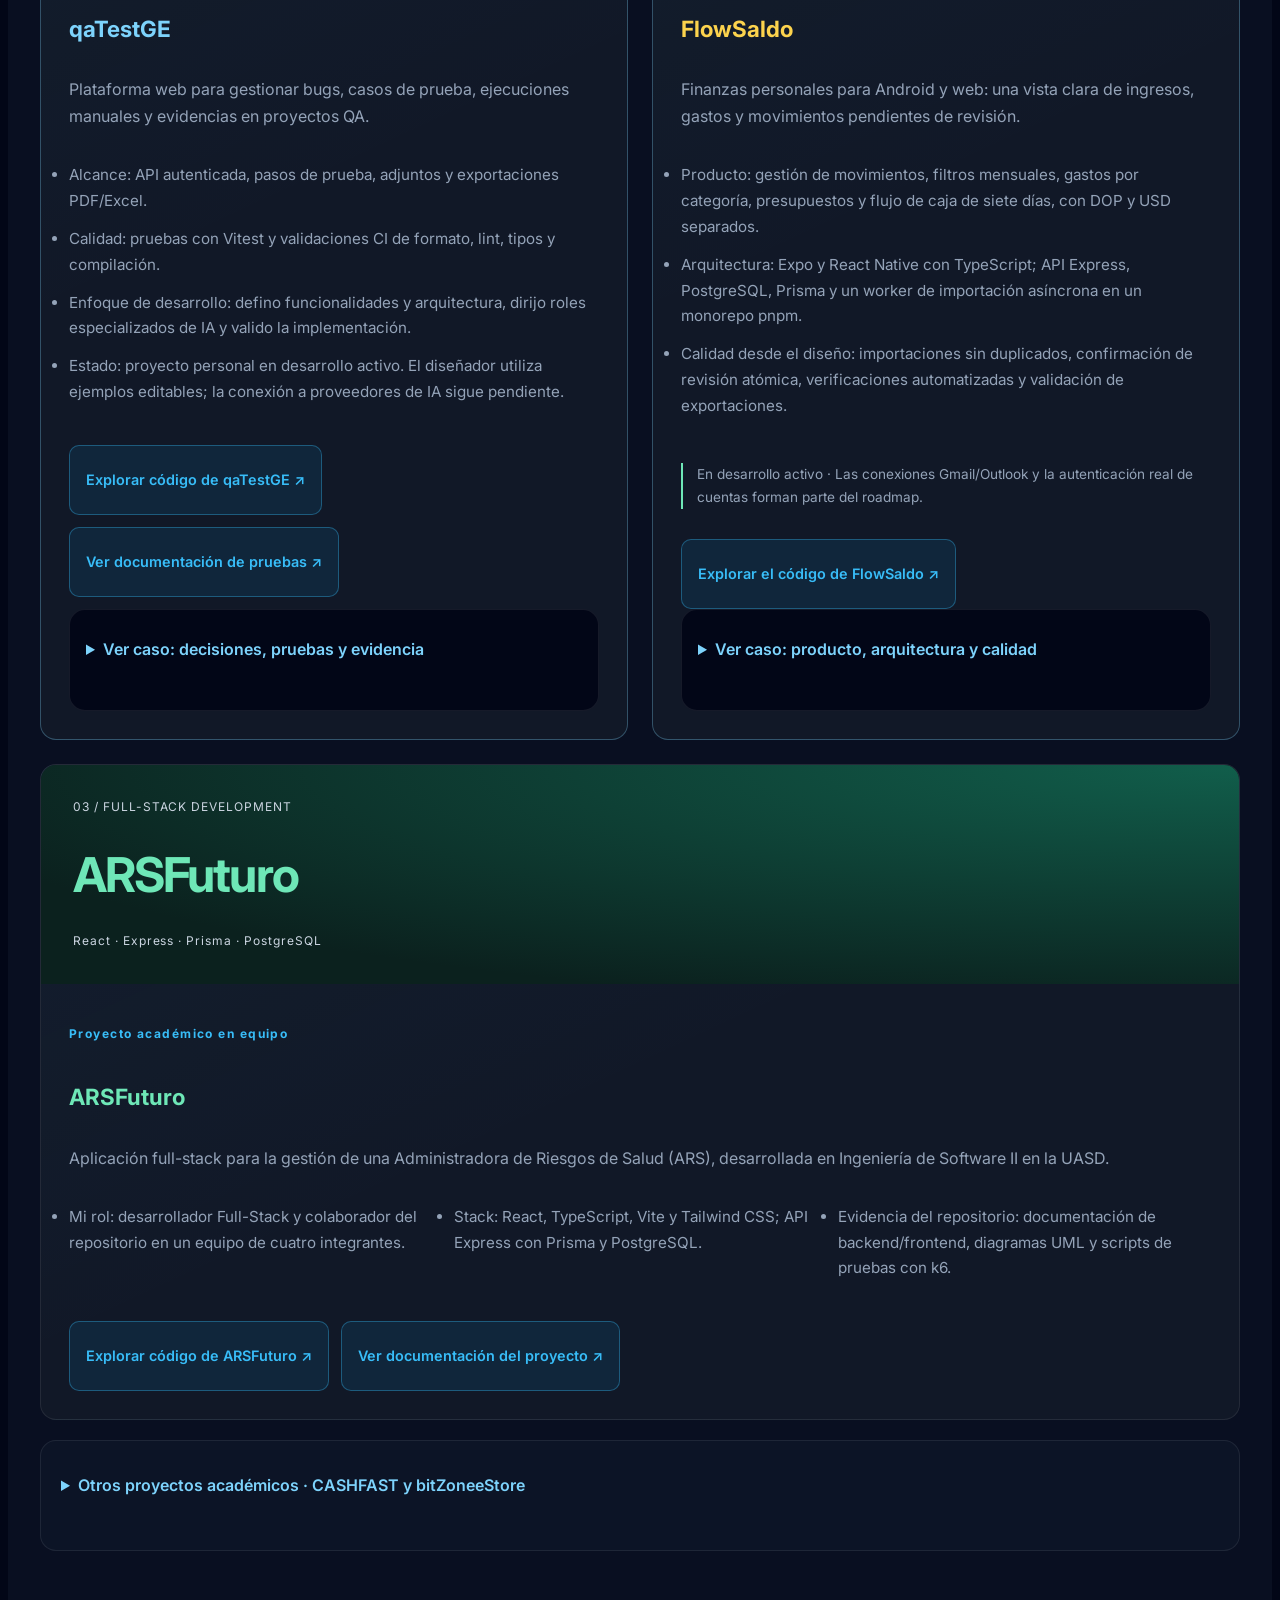
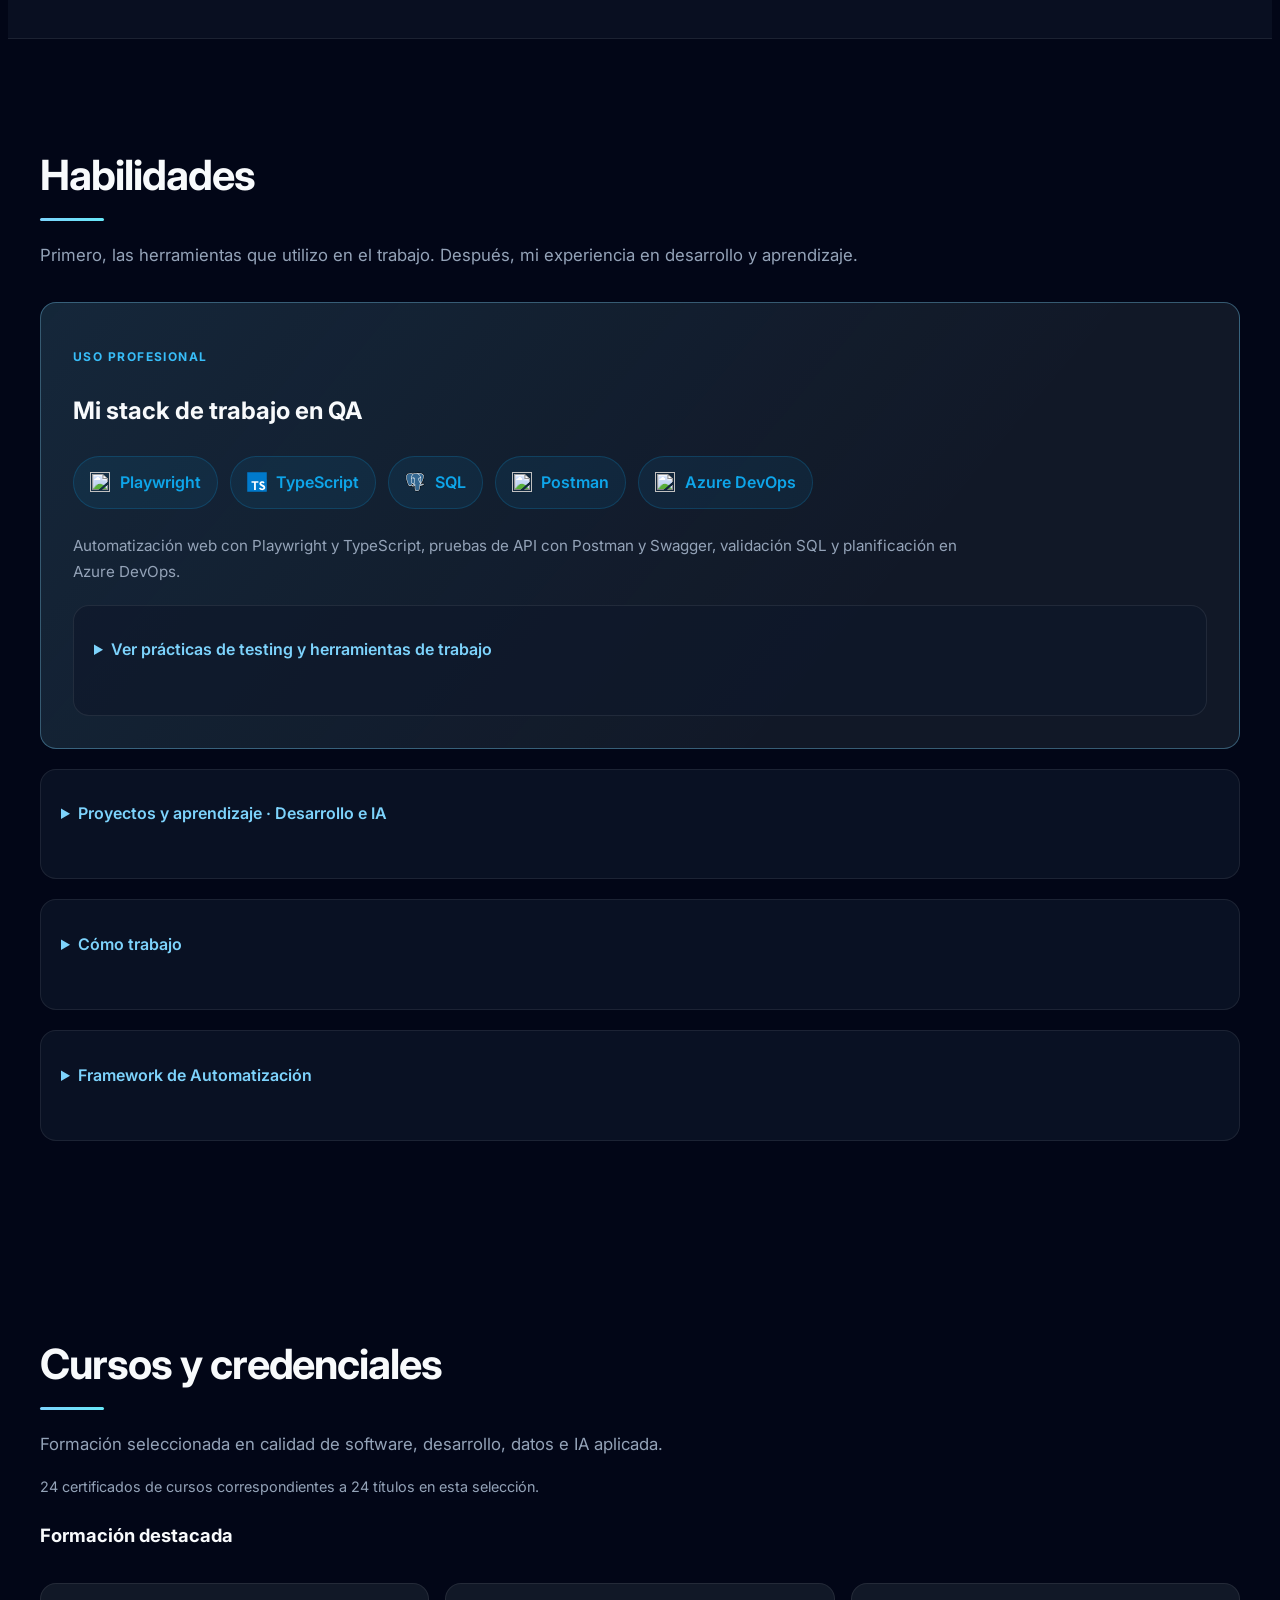
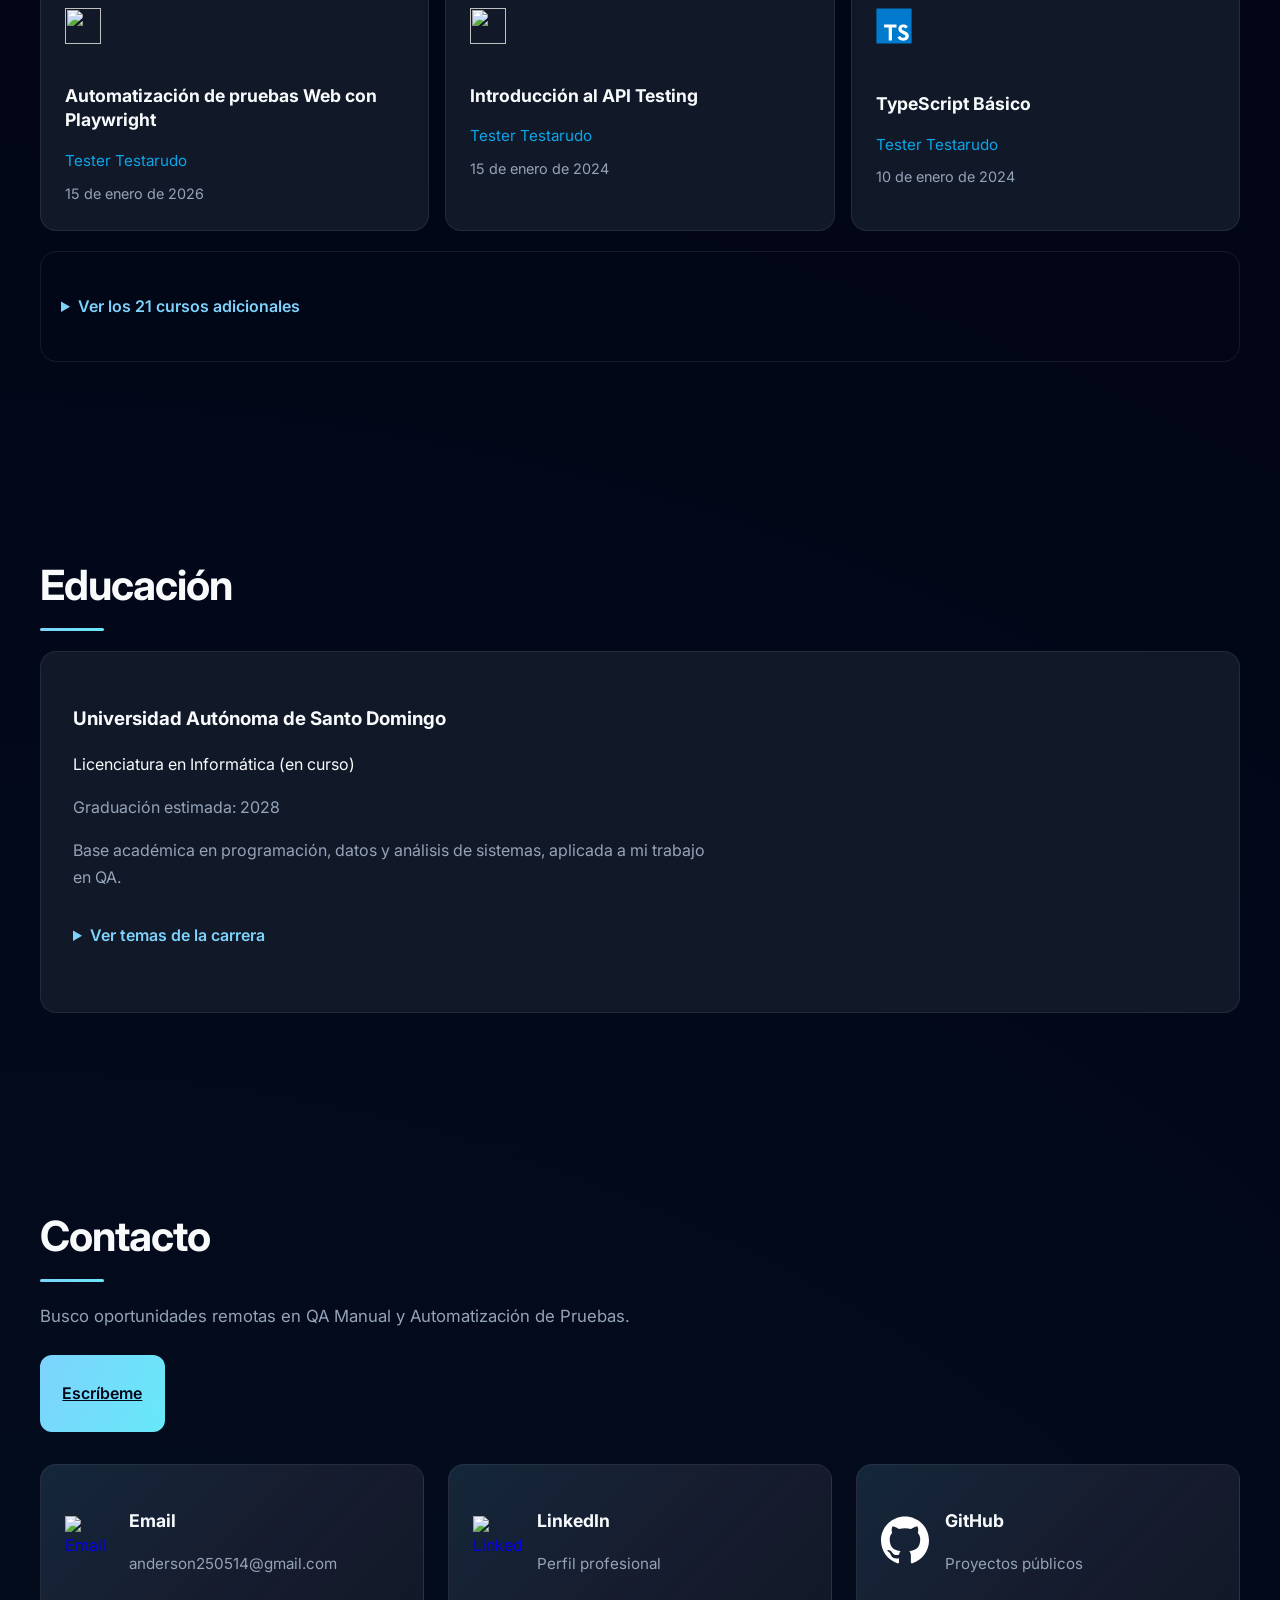
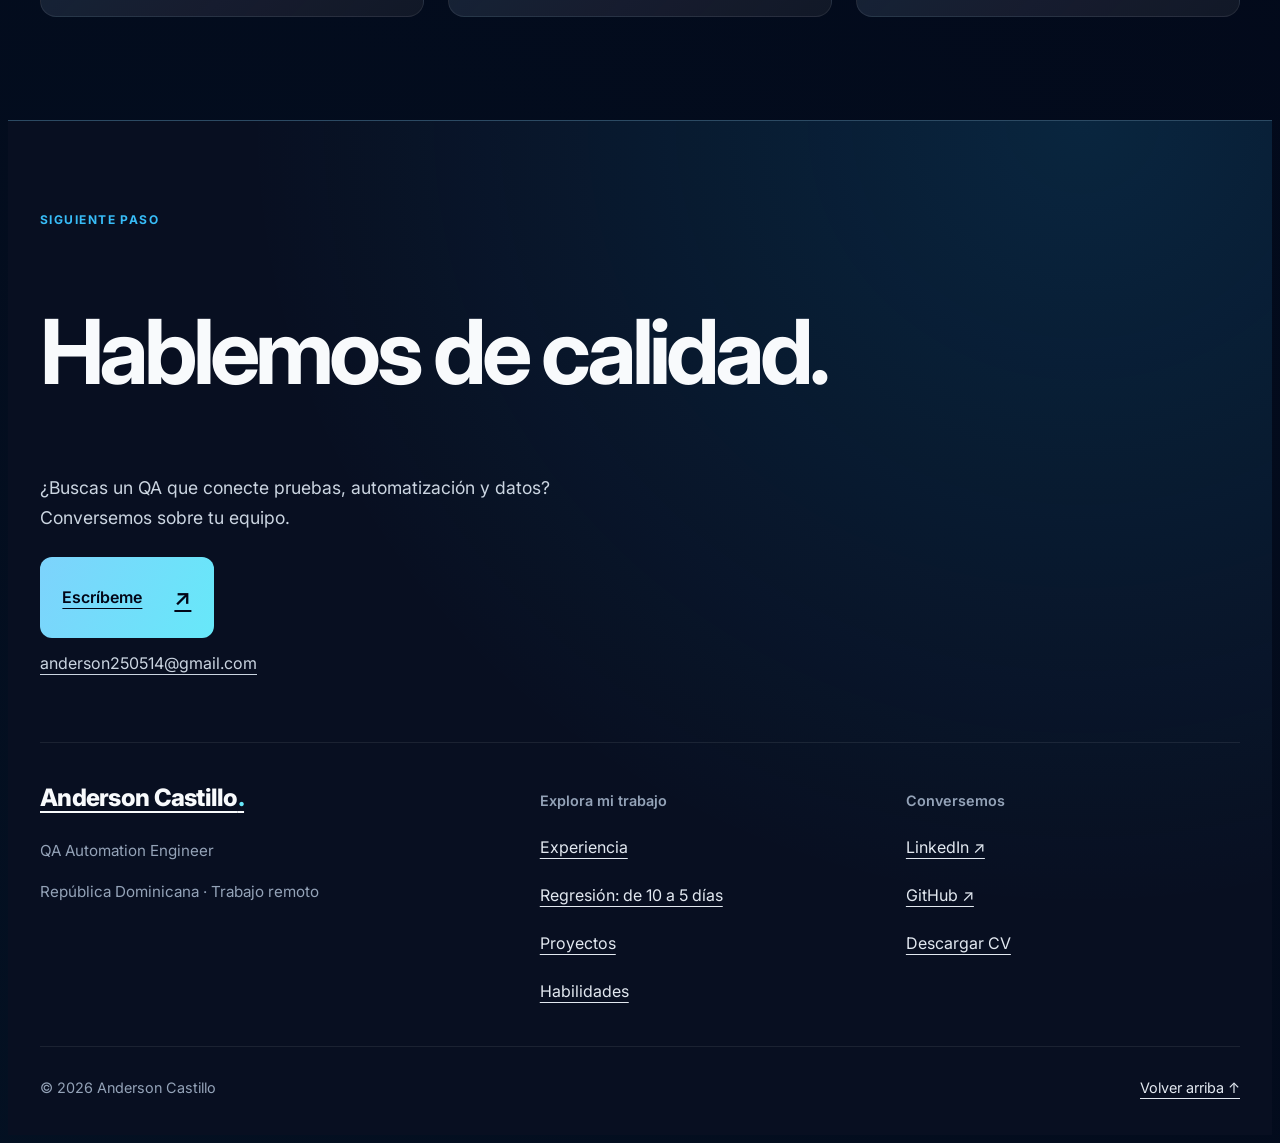
==== commit 7edc0840: "Refine recruiter journey and consolidate portfolio styles" ====
--- a/es.html
+++ b/es.html
@@ -1,72 +1,36 @@
-<!doctype html>
+<!DOCTYPE html>
 <html lang="es">
   <head>
-    <meta charset="UTF-8" />
-    <meta name="viewport" content="width=device-width, initial-scale=1.0" />
-    <link
-      rel="canonical"
-      href="https://andersonacp25.github.io/Portafolio-Anderson-Castillo/es.html"
-    />
-    <meta name="author" content="Anderson Castillo" />
-
-    <meta
-      property="og:title"
-      content="Anderson Castillo | QA Automation Engineer"
-    />
-
-    <meta
-      property="og:description"
-      content="Anderson Castillo, QA Automation Engineer: pruebas manuales, Playwright, TypeScript, API, SQL y desarrollo asistido por IA. Explora mis proyectos."
-    />
-    <meta property="og:type" content="website" />
-    <meta
-      name="description"
-      content="Anderson Castillo, QA Automation Engineer: pruebas manuales, Playwright, TypeScript, API, SQL y desarrollo asistido por IA. Explora mis proyectos."
-    />
+    <meta charset="UTF-8">
+    <meta name="viewport" content="width=device-width, initial-scale=1.0">
+    <link rel="canonical" href="https://andersonacp25.github.io/Portafolio-Anderson-Castillo/es.html">
+    <meta name="author" content="Anderson Castillo">
+
+    <meta property="og:title" content="Anderson Castillo | QA Automation Engineer">
+
+    <meta property="og:description" content="Anderson Castillo, QA Automation Engineer: pruebas manuales, Playwright, TypeScript, API, SQL y desarrollo asistido por IA. Explora mis proyectos.">
+    <meta property="og:type" content="website">
+    <meta name="description" content="Anderson Castillo, QA Automation Engineer: pruebas manuales, Playwright, TypeScript, API, SQL y desarrollo asistido por IA. Explora mis proyectos.">
     <title>Anderson Castillo | QA Automation Engineer</title>
 
-    <link rel="preconnect" href="https://fonts.googleapis.com" />
-    <link rel="preconnect" href="https://fonts.gstatic.com" crossorigin="" />
-    <link
-      href="https://fonts.googleapis.com/css2?family=Inter:wght@300;400;500;600;700;800&amp;display=swap"
-      rel="stylesheet"
-    />
-    <link rel="stylesheet" href="./css/reset.css" />
-    <link rel="stylesheet" href="./css/variables.css" />
-    <link rel="stylesheet" href="./css/styles.css" />
-    <link rel="icon" href="./assets/icons/favicon.svg" type="image/svg+xml" />
-    <meta
-      property="og:url"
-      content="https://andersonacp25.github.io/Portafolio-Anderson-Castillo/es.html"
-    />
-    <meta property="og:site_name" content="Anderson Castillo | QA Portfolio" />
-    <meta property="og:locale" content="es_DO" />
-    <meta property="og:locale:alternate" content="en_US" />
-    <meta name="theme-color" content="#020617" />
-    <meta name="twitter:card" content="summary" />
-    <meta
-      name="twitter:title"
-      content="Anderson Castillo | QA Automation Engineer"
-    />
-    <meta
-      name="twitter:description"
-      content="Anderson Castillo, QA Automation Engineer: pruebas manuales, Playwright, TypeScript, API, SQL y desarrollo asistido por IA. Explora mis proyectos."
-    />
-    <link
-      rel="alternate"
-      hreflang="en"
-      href="https://andersonacp25.github.io/Portafolio-Anderson-Castillo/"
-    />
-    <link
-      rel="alternate"
-      hreflang="es"
-      href="https://andersonacp25.github.io/Portafolio-Anderson-Castillo/es.html"
-    />
-    <link
-      rel="alternate"
-      hreflang="x-default"
-      href="https://andersonacp25.github.io/Portafolio-Anderson-Castillo/"
-    />
+    <link rel="preconnect" href="https://fonts.googleapis.com">
+    <link rel="preconnect" href="https://fonts.gstatic.com" crossorigin="">
+    <link href="https://fonts.googleapis.com/css2?family=Inter:wght@300;400;500;600;700;800&amp;display=swap" rel="stylesheet">
+    <link rel="stylesheet" href="./css/reset.css">
+    <link rel="stylesheet" href="./css/variables.css">
+    <link rel="stylesheet" href="./css/styles.css">
+    <link rel="icon" href="./assets/icons/favicon.svg" type="image/svg+xml">
+    <meta property="og:url" content="https://andersonacp25.github.io/Portafolio-Anderson-Castillo/es.html">
+    <meta property="og:site_name" content="Anderson Castillo | QA Portfolio">
+    <meta property="og:locale" content="es_DO">
+    <meta property="og:locale:alternate" content="en_US">
+    <meta name="theme-color" content="#020617">
+    <meta name="twitter:card" content="summary">
+    <meta name="twitter:title" content="Anderson Castillo | QA Automation Engineer">
+    <meta name="twitter:description" content="Anderson Castillo, QA Automation Engineer: pruebas manuales, Playwright, TypeScript, API, SQL y desarrollo asistido por IA. Explora mis proyectos.">
+    <link rel="alternate" hreflang="en" href="https://andersonacp25.github.io/Portafolio-Anderson-Castillo/">
+    <link rel="alternate" hreflang="es" href="https://andersonacp25.github.io/Portafolio-Anderson-Castillo/es.html">
+    <link rel="alternate" hreflang="x-default" href="https://andersonacp25.github.io/Portafolio-Anderson-Castillo/">
     <script type="application/ld+json" id="profile-schema">{
   "@context": "https://schema.org",
   "@type": "ProfilePage",
@@ -100,98 +64,58 @@
     <header class="header">
       <div class="header__container">
         <a href="#hero" class="header__logo">Anderson Castillo</a>
-        <button
-          class="header__menu"
-          type="button"
-          aria-expanded="false"
-          aria-controls="main-navigation"
-        >
-          <span class="hamburger" aria-hidden="true"
-            ><span></span><span></span><span></span></span
-          ><span class="visually-hidden" data-translate="menu">Menú</span>
+        <button class="header__menu" type="button" aria-expanded="false" aria-controls="main-navigation">
+          <span class="hamburger" aria-hidden="true"><span></span><span></span><span></span></span><span class="visually-hidden" data-translate="menu">Menú</span>
         </button>
-        <nav
-          id="main-navigation"
-          class="header__navigation"
-          aria-label="Navegación principal"
-          data-translate-aria="navigation"
-        ><a class="header__link" href="#experience" data-translate="nav_experience">Experiencia</a><a class="header__link" href="#projects" data-translate="nav_projects">Proyectos</a><a class="header__link" href="#skills" data-translate="nav_skills">Habilidades</a><a class="header__link" href="#contact" data-translate="nav_contact">Contacto</a></nav>
-        <select
-          class="header__language-selector"
-          aria-label="Idioma"
-          data-translate-aria="language"
-        >
+        <nav id="main-navigation" class="header__navigation" aria-label="Navegación principal" data-translate-aria="navigation"><a class="header__link" href="#experience" data-translate="nav_experience">Experiencia</a><a class="header__link" href="#projects" data-translate="nav_projects">Proyectos</a><a class="header__link" href="#skills" data-translate="nav_skills">Habilidades</a><a class="header__link" href="#contact" data-translate="nav_contact">Contacto</a></nav>
+        <select class="header__language-selector" aria-label="Idioma" data-translate-aria="language">
           <option value="en">English</option>
           <option value="es" selected>Español</option>
         </select>
       </div>
     </header>
-    <noscript
-      ><div class="language-links">
-        <a href="./index.html" hreflang="en" lang="en">English</a
-        ><a href="./es.html" hreflang="es" lang="es">Español</a>
-      </div></noscript
-    >
+    <noscript><div class="language-links">
+        <a href="./index.html" hreflang="en" lang="en">English</a><a href="./es.html" hreflang="es" lang="es">Español</a>
+      </div></noscript>
 
     <main id="main" tabindex="-1">
       <!-- HERO -->
       <section id="hero" class="hero">
         <div class="hero__container">
           <div class="hero__content">
-            <span class="hero__greeting" data-translate="hero_greeting"
-              >Hola, soy</span
-            >
+            <span class="hero__greeting" data-translate="hero_greeting">Hola, soy</span>
             <h1 class="hero__name">Anderson Castillo</h1>
             <h2 class="hero__title" data-translate="hero_title">QA Automation Engineer</h2>
-            <p class="hero__description" data-translate="hero_description">QA Automation Engineer con más de 4 años de experiencia asegurando la calidad del software mediante pruebas manuales y automatizadas. Especializado en Playwright, TypeScript, pruebas API y validación de datos mediante SQL.</p>
+            <p class="hero__description" data-translate="hero_description">Automatizo pruebas web y combino validación manual, API y SQL para agilizar regresiones.</p>
             <p data-translate="availability" class="hero__availability">Busco oportunidades remotas en QA Manual y Automatización de Pruebas.</p>
-            <p class="hero__impact" data-translate="hero_impact">Regresión de 10 a 5 días · 50% menos tiempo, misma cobertura</p><div class="hero__actions">
+            <p class="hero__impact" data-translate="hero_impact">10 → 5 días de regresión · Misma cobertura</p>
+<div class="hero__actions">
               <a href="mailto:anderson250514@gmail.com" class="button button--primary" data-translate="write_me">Escríbeme</a>
-              <a
-                download=""
-                href="./assets/cv/CV Anderson Castillo - QA Automation Engineer.pdf"
-                class="button button--secondary"
-                data-translate="resume"
-                >Descargar CV</a
-              >
-              <a
-                href="https://www.linkedin.com/in/anderson-castillo-8ba0a021a/"
-                target="_blank"
-                rel="noopener noreferrer"
-                class="button button--secondary"
-                >LinkedIn</a
-              >
-              <a
-                href="https://github.com/AndersonACP25"
-                target="_blank"
-                rel="noopener noreferrer"
-                class="button button--secondary"
-                >GitHub</a
-              >
-            </div>
+              <a download="" href="./assets/cv/CV%20Anderson%20Castillo%20-%20QA%20Automation%20Engineer.pdf" class="button button--secondary" data-translate="resume">Descargar CV</a>
+              </div>
             <div class="hero__tech-stack">
               <div class="tech-badge">
-                <img src="./assets/icons/playwright.svg" alt="Playwright" />
+                <img src="./assets/icons/playwright.svg" alt="Playwright">
                 <span>Playwright</span>
               </div>
 
               <div class="tech-badge">
-                <img src="./assets/icons/typescript.svg" alt="TypeScript" />
+                <img src="./assets/icons/typescript.svg" alt="TypeScript">
                 <span>TypeScript</span>
               </div>
 
               <div class="tech-badge">
-                <img src="./assets/icons/mysql.svg" alt="MySQL" />
+                <img src="./assets/icons/mysql.svg" alt="MySQL">
                 <span>MySQL</span>
               </div>
 
               <div class="tech-badge">
-                <img src="./assets/icons/postman.svg" alt="Postman" />
+                <img src="./assets/icons/postman.svg" alt="Postman">
                 <span>Postman</span>
               </div>
 
               <div class="tech-badge">
-                <img src="./assets/icons/azuredevops.svg" alt="Azure DevOps" />
+                <img src="./assets/icons/azuredevops.svg" alt="Azure DevOps">
                 <span>Azure DevOps</span>
               </div>
             </div>
@@ -203,39 +127,28 @@
       <section class="section">
         <div class="section__container">
           <h2 class="section__title" data-translate="metrics_title">Mi experiencia en cifras</h2>
-          <div class="metrics"><article class="metric-card metric-card--featured">
+          <div class="metrics">
+<article class="metric-card metric-card--featured">
               <h3 class="metric-card__value">50%</h3>
               <p class="metric-card__label" data-translate="metric_regression">Reducción del Tiempo de Regresión</p>
-              <p
-                data-translate="metric_regression_detail"
-                class="metric-card__detail"
-              >Regresión reducida de 10 a 5 días mediante la automatización de módulos.</p>
+              <p data-translate="metric_regression_detail" class="metric-card__detail">Regresión reducida de 10 a 5 días mediante la automatización de módulos.</p>
             </article>
             <article class="metric-card">
               <h3 class="metric-card__value">400+</h3>
               <p class="metric-card__label" data-translate="metric_cases">Pruebas automatizadas</p>
-              <p
-                data-translate="metric_cases_detail"
-                class="metric-card__detail"
-              >Escritas en código y mantenidas en Visual Studio Code.</p>
+              <p data-translate="metric_cases_detail" class="metric-card__detail">Escritas en código y mantenidas en Visual Studio Code.</p>
             </article>
             <article class="metric-card">
               <h3 class="metric-card__value">350+</h3>
               <p data-translate="metric_manual" class="metric-card__label">Casos manuales documentados</p>
-              <p
-                data-translate="metric_manual_detail"
-                class="metric-card__detail"
-              >Registrados en Azure DevOps para la ejecución de pruebas manuales.</p>
+              <p data-translate="metric_manual_detail" class="metric-card__detail">Registrados en Azure DevOps para la ejecución de pruebas manuales.</p>
             </article>
 
 
             <article class="metric-card">
               <h3 class="metric-card__value">4+</h3>
               <p class="metric-card__label" data-translate="metric_experience">Años de Experiencia</p>
-              <p
-                data-translate="metric_experience_detail"
-                class="metric-card__detail"
-              >En aseguramiento de calidad de software, desde mayo de 2022.</p>
+              <p data-translate="metric_experience_detail" class="metric-card__detail">En aseguramiento de calidad de software, desde mayo de 2022.</p>
             </article>
           </div>
         </div>
@@ -252,51 +165,88 @@
                 </h3>
                 <p class="experience-card__company">XpertCode</p>
               </div>
-              <span class="experience-card__period" data-translate="period"
-                >Mayo 2022 – Actualidad</span
-              >
+              <span class="experience-card__period" data-translate="period">Mayo 2022 – Actualidad</span>
             </div>
             <div class="experience-overview">
               <h4 class="experience-card__subtitle" data-translate="exp_overview_title">Mi trabajo en general</h4>
-              <p data-translate="exp_overview">Ayudo al equipo a entregar software confiable conectando requisitos, diseño de pruebas y validación técnica. Combino pruebas exploratorias y manuales con automatización mantenible, investigo fallos en la interfaz, las API y los datos, y comunico los hallazgos para que el equipo pueda priorizar correcciones y tomar decisiones informadas sobre las entregas.</p>
-            </div>
-            <h4
-              data-translate="responsibilities"
-              class="experience-card__subtitle"
-            >Responsabilidades</h4>
+              <p data-translate="exp_overview">Más de 4 años conectando requisitos, automatización y validación técnica para apoyar decisiones de entrega.</p>
+            </div>
+            <h4 data-translate="responsibilities" class="experience-card__subtitle">Responsabilidades</h4>
             <ul class="experience-card__list">
               <li data-translate="exp_automation">Desarrollo y mantenimiento de pruebas automatizadas web con Playwright y TypeScript.</li>
               <li data-translate="exp_api">Validación de API con Postman y Swagger y comprobación de datos mediante SQL.</li>
               <li data-translate="exp_regression">Diseño y ejecución de pruebas manuales, funcionales, de humo y regresión; documentación de resultados y seguimiento de defectos.</li>
-              <li data-translate="exp_suites">Organización de suites y pasos compartidos para reutilizar escenarios y facilitar el mantenimiento de los casos de prueba.</li>
+              </ul>
+            <h4 data-translate="achievements" class="experience-card__subtitle">Logros destacados</h4>
+            <ul class="experience-card__list experience-card__list--achievements">
+              <li data-translate="achievement_regression">Reduje la regresión de 10 a 5 días mediante la automatización de módulos, contribuyendo a mejorar los tiempos de entrega.</li>
+              <li data-translate="achievement_cases">Desarrollé más de 400 pruebas automatizadas en código.</li>
+              <li data-translate="achievement_manual">Documenté más de 350 casos de prueba manuales en Azure DevOps.</li>
+              </ul>
+            <details class="content-details"><summary data-translate="experience_more">Ver responsabilidades y aportes adicionales</summary><ul class="experience-card__list">
+<li data-translate="exp_suites">Organización de suites y pasos compartidos para reutilizar escenarios y facilitar el mantenimiento de los casos de prueba.</li>
               <li data-translate="exp_plans">Creo y organizo Test Plans, Test Suites y Test Cases en Azure DevOps para estructurar la planificación y ejecución de pruebas.</li>
               <li data-translate="exp_branches">Gestiono un flujo de tres ramas del proyecto de automatización: coordino la integración del trabajo de dos QA pertenecientes a equipos distintos, realizo los merges entre sus ramas y posteriormente integro los cambios en master.</li>
               <li data-translate="exp_templates">Diseño plantillas de bugs y QA Tasks en Azure DevOps para estandarizar la creación de Work Items, mantener información consistente y agilizar mi trabajo diario.</li>
 
               <li data-translate="exp_certification">Elaboración de documentos de certificación de historias de usuario con resultados y evidencias de pruebas.</li>
-            </ul>
-            <h4 data-translate="achievements" class="experience-card__subtitle">Logros destacados</h4>
-            <ul
-              class="experience-card__list experience-card__list--achievements"
-            >
-              <li data-translate="achievement_regression">Reduje la regresión de 10 a 5 días mediante la automatización de módulos, contribuyendo a mejorar los tiempos de entrega.</li>
-              <li data-translate="achievement_cases">Desarrollé más de 400 pruebas automatizadas en código.</li>
-              <li data-translate="achievement_manual">Documenté más de 350 casos de prueba manuales en Azure DevOps.</li>
-              <li data-translate="achievement_sql">Creé y documenté consultas SQL reutilizables para validaciones QA, reduciendo trabajo repetitivo y mejorando las comprobaciones de datos.</li>
-            </ul>
-            <a
-              data-translate="case_link"
-              class="project-link"
-              href="#case-study-regression"
-              >Explorar el caso de regresión</a
-            >
-            <a
-              data-translate="sql_case_link"
-              class="project-link"
-              href="#case-study-sql"
-              >Ver el caso de consultas SQL reutilizables</a
-            >
-          </article>
+            <li data-translate="achievement_sql">Creé y documenté consultas SQL reutilizables para validaciones QA, reduciendo trabajo repetitivo y mejorando las comprobaciones de datos.</li>
+            </ul></details><a data-translate="case_link" class="project-link" href="#case-study-regression">Explorar el caso de regresión</a>
+            <a data-translate="sql_case_link" class="project-link" href="#case-study-sql">Ver el caso de consultas SQL reutilizables</a>
+          <details class="content-details experience-evidence" id="case-study-sql"><summary data-translate="sql_case_link">Ver el caso de consultas SQL reutilizables</summary><p data-translate="sql_case_eyebrow" class="eyebrow">CASO DE ESTUDIO · VALIDACIÓN DE DATOS</p>
+          <h4 data-translate="sql_case_title">SQL reutilizable: de validaciones dispersas a una Wiki compartida</h4>
+          <p data-translate="sql_case_intro" class="section__text">Construí y documenté un catálogo de consultas reutilizables para que QA, desarrollo y el Product Owner pudieran obtener los datos necesarios para casos de uso recurrentes sin reconstruir cada consulta desde cero.</p>
+          <div class="sql-comparison">
+            <div class="sql-comparison__item">
+              <h5 data-translate="sql_case_before_title">Antes: investigación dispersa</h5>
+              <p data-translate="sql_case_before">Había que comparar varias pestañas de la aplicación y respuestas de endpoints para encontrar los valores necesarios.</p>
+            </div>
+            <div class="sql-comparison__item">
+              <h5 data-translate="sql_case_after_title">Después: una referencia reutilizable</h5>
+              <p data-translate="sql_case_after">Una Wiki compartida de Azure DevOps documentaba consultas, propósito, condiciones de uso y alternativas.</p>
+            </div>
+          </div>
+          <div class="case-summary">
+<div>
+<h5 data-translate="summary_problem">Problema</h5>
+<p data-translate="sql_summary_problem">Las validaciones exigían comparar pantallas y respuestas API y reconstruir consultas.</p>
+</div>
+<div>
+<h5 data-translate="summary_action">Acción</h5>
+<p data-translate="sql_summary_action">Investigué relaciones, validé consultas por partes y documenté su uso en una Wiki compartida.</p>
+</div>
+<div>
+<h5 data-translate="summary_result">Resultado</h5>
+<p data-translate="sql_summary_result">Consultas reutilizables para QA, desarrollo y PO. Mejora cualitativa; sin porcentaje de ahorro medido.</p>
+</div>
+</div>
+<div class="case-body">
+              <div class="case-block">
+                <h5 data-translate="sql_case_context_title">Contexto y problema recurrente</h5>
+                <p data-translate="sql_case_context">La aplicación tenía más de 120 páginas y numerosas tablas relacionadas. La validación de datos entre pantallas de mantenimiento requería uniones, filtros, agrupaciones y ordenamientos. Trabajando en SQL Server Management Studio (SSMS), necesitaba obtener los valores relacionados de forma más directa, en lugar de comparar repetidamente pantallas y respuestas de API.</p>
+              </div>
+              <div class="case-block">
+                <h5 data-translate="sql_case_method_title">Construcción del catálogo de consultas</h5>
+                <ol>
+                  <li data-translate="sql_case_map">Identificar para cada mantenimiento la tabla base y sus relaciones, aprovechando mi conocimiento del flujo de la aplicación. La investigación y documentación tomó varias semanas.</li>
+                  <li data-translate="sql_case_queries">Combinar JOIN y WHERE con GROUP BY, HAVING y ORDER BY según el caso de uso, para obtener los valores necesarios para la validación.</li>
+                  <li data-translate="sql_case_validate">Probar las consultas localmente antes de publicarlas. Dividir las consultas largas en partes, comprobarlas por separado y añadir progresivamente los JOIN, verificando que los datos devueltos y las condiciones WHERE correspondieran al escenario buscado.</li>
+                  <li data-translate="sql_case_document">Publicar cada consulta en la Wiki de Azure DevOps con una explicación breve de su propósito, los casos específicos donde aplicaba y las alternativas. Los integrantes del equipo podían consultar y actualizar la documentación.</li>
+                  <li data-translate="sql_case_procedures">Documentar los procedimientos almacenados utilizados en flujos específicos, dejando su contexto de ejecución disponible junto a las consultas.</li>
+                </ol>
+              </div>
+              <div class="case-block">
+                <h5 data-translate="sql_case_result_title">Impacto observado</h5>
+                <p data-translate="sql_case_result">El catálogo apoyó la validación de historias de usuario, pruebas de certificación, regresión y actividades de pases a producción. Redujo la necesidad de rehacer consultas y facilitó la búsqueda recurrente de datos para QA, desarrollo y el Product Owner.</p>
+                <p data-translate="sql_case_measurement">Fue una mejora cualitativa de reutilización y acceso al conocimiento; no registré un porcentaje de ahorro de tiempo ni un benchmark de rendimiento de la base de datos.</p>
+              </div>
+              <div class="case-block">
+                <h5 data-translate="sql_case_learning_title">Qué demuestra este trabajo</h5>
+                <p data-translate="sql_case_learning">Investigar relaciones entre tablas, comprobar resultados intermedios y documentar la intención de cada consulta convirtió la investigación individual en un recurso compartido. La reutilización se apoyaba en comprender cuándo aplicaba cada consulta, sin tratarlas como intercambiables.</p>
+              </div>
+              <p data-translate="sql_case_note" class="case-note">La Wiki y las consultas son internas. Este relato anónimo describe el método y los beneficios observados sin publicar nombres de tablas, registros ni instrucciones de ejecución.</p>
+            </div>
+          </details></article>
         </div>
       </section>
 <section class="section section--surface" id="case-study-regression">
@@ -304,25 +254,37 @@
           <p data-translate="case_eyebrow" class="eyebrow">CASO DE ESTUDIO PROFESIONAL</p>
           <h2 data-translate="case_title" class="section__title">Regresión: de 10 a 5 días</h2>
           <p data-translate="case_intro" class="section__text">La automatización por módulos ayudó a un equipo de dos QA a completar la regresión de más de 120 páginas, mientras continuaba validando el trabajo del sprint.</p>
-          <figure class="regression-chart"><figcaption data-translate="chart_caption">Duración del ciclo completo de regresión · días</figcaption><div class="regression-chart__row"><span class="" data-translate="case_before">Antes: regresión manual</span><div class="regression-chart__bar regression-chart__bar--before"><strong class="" data-translate="case_days_ten">10 días</strong></div></div><div class="regression-chart__row"><span class="" data-translate="case_after">Después: regresión combinada</span><div class="regression-chart__bar regression-chart__bar--after"><strong class="" data-translate="case_days_five">5 días</strong></div></div></figure><div class="case-metrics">
+          <figure class="regression-chart"><figcaption data-translate="chart_caption">Duración del ciclo completo de regresión · días</figcaption><div class="regression-chart__row">
+<span data-translate="case_before">Antes: regresión manual</span><div class="regression-chart__bar regression-chart__bar--before"><strong data-translate="case_days_ten">10 días</strong></div>
+</div>
+<div class="regression-chart__row">
+<span data-translate="case_after">Después: regresión combinada</span><div class="regression-chart__bar regression-chart__bar--after"><strong data-translate="case_days_five">5 días</strong></div>
+</div></figure><div class="case-metrics">
             <div class="case-metric">
-              <strong data-translate="case_days_ten">10 días</strong
-              ><span data-translate="case_before"
-                >Antes: regresión manual</span
-              >
+              <strong data-translate="case_days_ten">10 días</strong><span data-translate="case_before">Antes: regresión manual</span>
             </div>
             <div class="case-metric">
-              <strong data-translate="case_days_five">5 días</strong
-              ><span data-translate="case_after"
-                >Después: regresión combinada</span
-              >
+              <strong data-translate="case_days_five">5 días</strong><span data-translate="case_after">Después: regresión combinada</span>
             </div>
             <div class="case-metric">
-              <strong>50%</strong
-              ><span data-translate="case_reduction">Menos tiempo de regresión</span>
+              <strong>50%</strong><span data-translate="case_reduction">Menos tiempo de regresión</span>
             </div>
           </div>
-          <div class="case-summary"><div><h3 class="" data-translate="summary_problem">Problema</h3><p class="" data-translate="reg_summary_problem">Validar más de 120 páginas manualmente requería 10 días y competía con las pruebas del sprint.</p></div><div><h3 class="" data-translate="summary_action">Acción</h3><p class="" data-translate="reg_summary_action">Diseñé e implementé la mayor parte del framework Playwright + TypeScript y organicé la ejecución por módulos.</p></div><div><h3 class="" data-translate="summary_result">Resultado</h3><p class="" data-translate="reg_summary_result">Ciclo completo de 5 días con la misma cobertura, combinando automatización, pruebas manuales y análisis de fallos.</p></div></div><details class="case-details">
+          <div class="case-summary">
+<div>
+<h3 data-translate="summary_problem">Problema</h3>
+<p data-translate="reg_summary_problem">Validar más de 120 páginas manualmente requería 10 días y competía con las pruebas del sprint.</p>
+</div>
+<div>
+<h3 data-translate="summary_action">Acción</h3>
+<p data-translate="reg_summary_action">Diseñé e implementé la mayor parte del framework Playwright + TypeScript y organicé la ejecución por módulos.</p>
+</div>
+<div>
+<h3 data-translate="summary_result">Resultado</h3>
+<p data-translate="reg_summary_result">Ciclo completo de 5 días con la misma cobertura, combinando automatización, pruebas manuales y análisis de fallos.</p>
+</div>
+</div>
+<details class="case-details">
             <summary data-translate="case_read">Ver más: decisiones y evidencia</summary>
             <div class="case-body">
               <div class="case-block">
@@ -361,12 +323,11 @@
         <div class="section__container">
           <p class="eyebrow" data-translate="projects_eyebrow">PROYECTOS DESTACADOS</p>
           <h2 class="section__title" data-translate="projects_title">De la calidad al desarrollo de software</h2>
-          <p class="section__text" data-translate="projects_intro">Explora mis proyectos personales y académicos, su alcance, aprendizajes y el código disponible.</p>
+          <p class="section__text" data-translate="projects_intro">Dos productos personales, una colaboración full-stack y otros proyectos académicos. Explora mi aporte y la evidencia de cada uno.</p>
           <div class="project-grid">
-            <article class="project-card">
+            <article class="project-card project-card--featured" id="project-qatestge">
               <div class="project-card__visual" aria-hidden="true">
-                <span>01 / QA ENGINEERING</span><strong>qaTestGE</strong
-                ><span>React · TypeScript · PostgreSQL</span>
+                <span>01 / QA ENGINEERING</span><strong>qaTestGE</strong><span>React · TypeScript · PostgreSQL</span>
               </div>
               <div class="project-card__body">
                 <p class="eyebrow" data-translate="personal_project">Proyecto personal</p>
@@ -379,66 +340,141 @@
                   <li data-translate="qa_status">Estado: proyecto personal en desarrollo activo. El diseñador utiliza ejemplos editables; la conexión a proveedores de IA sigue pendiente.</li>
                 </ul>
                 <div class="project-card__actions">
-                  <a
-                    data-translate="qa_case_link"
-                    class="project-link"
-                    href="#case-study-qatestge"
-                    >Ver el caso de desarrollo asistido por IA</a
-                  >
-                  <a
-                    class="project-link"
-                    href="https://github.com/AndersonACP25/qaTestGE"
-                    target="_blank"
-                    rel="noopener noreferrer"
-                    data-translate="qa_source"
-                    >Explorar código de qaTestGE ↗</a
-                  ><a
-                    class="project-link"
-                    href="https://github.com/AndersonACP25/qaTestGE/blob/main/docs/TESTING.md"
-                    target="_blank"
-                    rel="noopener noreferrer"
-                    data-translate="testing_docs"
-                    >Ver documentación de pruebas ↗</a
-                  >
-                </div>
-              </div>
-            </article>
-            <article class="project-card">
-              <div
-                class="project-card__visual project-card__visual--alt"
-                aria-hidden="true"
-              >
-                <span>02 / SOFTWARE DEVELOPMENT</span><strong>CASHFAST</strong
-                ><span>Java · Desktop</span>
+                  <a class="project-link" href="https://github.com/AndersonACP25/qaTestGE" target="_blank" rel="noopener noreferrer" data-translate="qa_source">Explorar código de qaTestGE ↗</a><a class="project-link" href="https://github.com/AndersonACP25/qaTestGE/blob/main/docs/TESTING.md" target="_blank" rel="noopener noreferrer" data-translate="testing_docs">Ver documentación de pruebas ↗</a>
+                </div>
+              <details class="content-details project-case" id="case-study-qatestge"><summary data-translate="qa_case_link">Ver caso: decisiones, pruebas y evidencia</summary><p data-translate="qa_case_eyebrow" class="eyebrow">CASO DE ESTUDIO · PROYECTO PERSONAL</p>
+          <h4 data-translate="qa_case_title">qaTestGE: dirigir la IA y validar el producto</h4>
+          <p data-translate="qa_case_intro" class="section__text">Un espacio de trabajo QA que nace de un flujo fragmentado entre Gems de Gemini y proyectos de ChatGPT. Dirijo el producto y su implementación con asistencia de IA; el desarrollo continúa.</p>
+          <div class="qa-case-facts">
+            <span data-translate="qa_case_status" class="skill-tag">En desarrollo</span>
+            <p data-translate="qa_case_fact">Dirección humana · Asistencia de IA · Validación QA</p>
+          </div>
+          <div class="case-summary">
+<div>
+<h5 data-translate="summary_problem">Problema</h5>
+<p data-translate="qa_summary_problem">Casos, bugs y ejecuciones estaban dispersos; los casos necesitaban múltiples pasos.</p>
+</div>
+<div>
+<h5 data-translate="summary_action">Acción</h5>
+<p data-translate="qa_summary_action">Defino requisitos, dirijo el desarrollo asistido por IA y valido flujos reales de trabajo QA.</p>
+</div>
+<div>
+<h5 data-translate="summary_result">Resultado</h5>
+<p data-translate="qa_summary_result">Gestión de casos con múltiples pasos, bugs, evidencias y exportaciones. Proyecto en desarrollo; generación con IA pendiente.</p>
+</div>
+</div>
+<div class="case-body">
+              <div class="case-block">
+                <h5 data-translate="qa_case_problem_title">Problema y usuarios</h5>
+                <p data-translate="qa_case_problem">Utilizaba asistentes separados para preparar casos límite, UAT, sanity y otras categorías de prueba. Mi objetivo es reunir diseño de casos, bugs, tags, ejecuciones manuales y exportaciones en un espacio para profesionales QA. La generación asistida por IA y el feedback más rápido son objetivos del producto, no capacidades ya entregadas.</p>
+              </div>
+              <div class="case-block">
+                <h5 data-translate="qa_case_role_title">Mi rol y la colaboración con IA</h5>
+                <p data-translate="qa_case_role">Defino funcionalidades, arquitectura, bugs por resolver y contexto de trabajo. La IA ayuda a convertir esas decisiones en código. Utilizo OpenCode y Codex, skills reutilizables y prompts con Rol, Contexto, Requisitos y Salida; mantengo la responsabilidad de evaluar la implementación.</p>
+                <p data-translate="qa_case_roles">Organizo la asistencia en roles de arquitectura/orquestación, búsqueda de bugs, backend, frontend, revisión de código, testing, UI y UX. Son responsabilidades de desarrollo asignadas a asistentes de IA, no agentes autónomos integrados en el producto.</p>
+              </div>
+              <div class="case-block">
+                <h5 data-translate="qa_case_context_title">Contexto, memoria y recuperación</h5>
+                <p data-translate="qa_case_context">AGENTS.md recoge reglas del proyecto y MEMORY.md conserva contexto de trabajo. Uso una conexión MCP con Obsidian y estoy iniciando un flujo de RAG/segundo cerebro mientras migro mis apuntes. Forma parte de mi proceso de desarrollo, no de una función de búsqueda o RAG ofrecida por qaTestGE.</p>
+              </div>
+              <div class="case-block">
+                <h5 data-translate="qa_case_defect_title">Una corrección real: los casos necesitan múltiples pasos</h5>
+                <p data-translate="qa_case_defect">El primer diseñador trataba cada caso como un único paso. Durante un recorrido local de extremo a extremo detecté que eso no representaba un procedimiento de prueba QA. Aclaré el requisito mediante un prompt más preciso y corregí el diseño para admitir una secuencia de acciones y resultados esperados.</p>
+                <p data-translate="qa_case_defect_result">El repositorio actual modela los pasos como una lista con acción y resultado esperado y documenta hasta 100 pasos por caso guardado. La captura muestra ejemplos editables y guardado explícito; no demuestra generación mediante IA.</p>
+              </div>
+              <div class="case-block">
+                <h5 data-translate="qa_case_validation_title">Arquitectura y validación</h5>
+                <p data-translate="qa_case_validation">La implementación actual utiliza React, TypeScript y Vite, con API Express y PostgreSQL mediante pg, siguiendo una separación de estilo MVC. Utilizo ESLint y Prettier para consistencia y pruebas unitarias antes de aceptar cambios. El repositorio también contiene pruebas de API con Vitest/Supertest y validaciones CI.</p>
+                <p data-translate="qa_case_validation_flow">Para validar manualmente simulo el trabajo diario de QA: crear un bug y comprobar que el flujo sea comprensible, accesible desde el workspace y coherente con el caso de uso. El linting y el formato favorecen la mantenibilidad; por sí solos no garantizan seguridad.</p>
+              </div>
+              <div class="case-block">
+                <h5 data-translate="qa_case_current_title">Implementado actualmente</h5>
+                <p data-translate="qa_case_current">Gestión de bugs, casos con múltiples pasos, evidencias y tags; ejecuciones manuales; registro/login y configuración de cuenta. Los bugs y casos individuales se exportan a PDF, Excel y Markdown, mientras el diseñador exporta sus ejemplos editables a Excel/PDF. ExcelJS, jsPDF y SwaggerUI apoyan las exportaciones y la documentación de API.</p>
+              </div>
+              <div class="case-block">
+                <h5 data-translate="qa_case_limits_title">Límites y próximos pasos</h5>
+                <p data-translate="qa_case_limits">La conexión a proveedores de IA mediante API keys no está implementada. El diseñador no analiza la descripción ni genera propuestas con IA, y las ejecuciones son registros manuales, no un motor de ejecución automatizada. La configuración de cuenta no equivale a un módulo de administración de equipos/usuarios.</p>
+                <p data-translate="qa_case_next">Mis prioridades actuales son las suites y la gestión de usuarios/proyectos. SonarQube y las pruebas de rendimiento con k6 son mejoras previstas; no las presento como controles completados ni atribuyo todavía una mejora de productividad medida.</p>
+              </div>
+              <div class="case-block">
+                <h5 data-translate="qa_case_evidence_title">Capturas y evidencia pública</h5>
+                <div class="case-gallery">
+                  <figure class="case-figure">
+                    <a href="./assets/projects/qatestge-designer.webp" target="_blank" rel="noopener noreferrer" data-translate-aria="qa_designer_open" aria-label="Abrir la captura del diseñador de casos"><img src="./assets/projects/qatestge-designer.webp" alt="" width="1440" height="810" loading="lazy"></a>
+                    <figcaption data-translate="qa_designer_caption">Diseñador de casos: ejemplos editables, múltiples pasos y aviso visible de que la IA no está conectada. Abre la captura para examinarla.</figcaption>
+                  </figure>
+                  <figure class="case-figure">
+                    <a href="./assets/projects/qatestge-login.webp" target="_blank" rel="noopener noreferrer" data-translate-aria="qa_login_open" aria-label="Abrir la captura de inicio de sesión"><img src="./assets/projects/qatestge-login.webp" alt="" width="1440" height="661" loading="lazy"></a>
+                    <figcaption data-translate="qa_login_caption">Pantalla actual de acceso con login y registro. Captura proporcionada por el autor del proyecto.</figcaption>
+                  </figure>
+                </div>
+                <div class="project-card__actions">
+                  <a data-translate="qa_case_model" class="project-link" href="https://github.com/AndersonACP25/qaTestGE/blob/main/backend/src/models/test-case.model.ts" target="_blank" rel="noopener noreferrer">Ver el modelo de casos con múltiples pasos ↗</a><a data-translate="qa_case_docs" class="project-link" href="https://github.com/AndersonACP25/qaTestGE" target="_blank" rel="noopener noreferrer">Ver funcionalidades y límites actuales ↗</a><a data-translate="qa_case_testing" class="project-link" href="https://github.com/AndersonACP25/qaTestGE/blob/main/docs/TESTING.md" target="_blank" rel="noopener noreferrer">Ver documentación de pruebas ↗</a>
+                </div>
+              </div>
+            </div>
+          <a href="#case-study-qatestge" class="case-permalink" data-translate="case_permalink">Enlace a este caso</a></details>
+</div>
+            </article>
+            <article class="project-card project-card--flow project-card--featured" id="project-flowsaldo">
+              <div class="project-card__visual project-card__visual--flow" aria-hidden="true">
+                <span>02 / MOBILE + WEB</span><strong>FlowSaldo</strong>
+                <span>Expo · React Native · TypeScript · PostgreSQL</span>
               </div>
               <div class="project-card__body">
-                <p class="eyebrow" data-translate="academic_project">Proyecto académico</p>
-                <h3>CASHFAST</h3>
-                <p data-translate="project_cash">Proyecto final de Java para la gestión de remesas, con pantallas de escritorio documentadas en el repositorio.</p>
-                <ul class="project-card__details">
-                  <li data-translate="cash_scope">Alcance: login, registro, consulta de remesas y tasas de cambio.</li>
-                  <li data-translate="cash_evidence">Evidencia: capturas de interfaz, reportes y recibos de remesas en el README.</li>
-                </ul>
+                <p class="eyebrow" data-translate="personal_project">Proyecto personal</p>
+                <h3>FlowSaldo</h3>
+<p data-translate="flow_description">Finanzas personales para Android y web: una vista clara de ingresos, gastos y movimientos pendientes de revisión.</p>
+<ul class="project-card__details">
+<li data-translate="flow_scope">Producto: gestión de movimientos, filtros mensuales, gastos por categoría, presupuestos y flujo de caja de siete días, con DOP y USD separados.</li>
+<li data-translate="flow_architecture">Arquitectura: Expo y React Native con TypeScript; API Express, PostgreSQL, Prisma y un worker de importación asíncrona en un monorepo pnpm.</li>
+<li data-translate="flow_quality">Calidad desde el diseño: importaciones sin duplicados, confirmación de revisión atómica, verificaciones automatizadas y validación de exportaciones.</li>
+</ul>
+<p data-translate="flow_status" class="flow-status">En desarrollo activo · Las conexiones Gmail/Outlook y la autenticación real de cuentas forman parte del roadmap.</p>
                 <div class="project-card__actions">
-                  <a
-                    class="project-link"
-                    href="https://github.com/AndersonACP25/ProyectoFinalRemesa-CASHFAST"
-                    target="_blank"
-                    rel="noopener noreferrer"
-                    data-translate="cash_source"
-                    >Explorar código y pantallas de CASHFAST ↗</a
-                  >
-                </div>
-              </div>
-            </article>
-            <article class="project-card">
-              <div
-                class="project-card__visual project-card__visual--ars"
-                aria-hidden="true"
-              >
-                <span>03 / FULL-STACK DEVELOPMENT</span
-                ><strong>ARSFuturo</strong
-                ><span>React · Express · Prisma · PostgreSQL</span>
+                  <a class="project-link" href="https://github.com/AndersonACP25/FlowSaldo" target="_blank" rel="noopener noreferrer" data-translate="flow_source">Explorar el código de FlowSaldo ↗</a>
+                </div>
+              <details class="content-details project-case" id="case-study-flowsaldo"><summary data-translate="flow_case_link">Ver caso: producto, arquitectura y calidad</summary><p data-translate="flow_eyebrow" class="eyebrow">PROYECTO PERSONAL · MÓVIL + WEB</p>
+<h4 data-translate="flow_title">FlowSaldo: de los movimientos financieros a la claridad</h4>
+<p data-translate="flow_intro" class="section__text">Un espacio financiero que combina diseño de producto, arquitectura backend y QA. Defino los requisitos, dirijo el desarrollo asistido por IA y valido recorridos completos de uso.</p>
+<div class="case-summary">
+<div>
+<h5 data-translate="summary_problem">Problema</h5>
+<p data-translate="flow_summary_problem">Reunir movimientos y revisión de importaciones en una experiencia financiera clara.</p>
+</div>
+<div>
+<h5 data-translate="summary_action">Acción</h5>
+<p data-translate="flow_summary_action">Defino el producto y valido una arquitectura que separa importación, confirmación y movimientos.</p>
+</div>
+<div>
+<h5 data-translate="summary_result">Resultado</h5>
+<p data-translate="flow_summary_result">Gestión financiera y revisión de importaciones sintéticas. Conexión bancaria por correo y autenticación real pendientes.</p>
+</div>
+</div>
+<div class="case-body">
+<div class="case-block">
+<h5 data-translate="flow_ready_title">La experiencia actual</h5>
+<p data-translate="flow_ready">Gestionar movimientos, revisar importaciones de correos sintéticos antes de confirmarlas, filtrar por mes y moneda y comprender los gastos mediante categorías, presupuestos y flujo de caja. La configuración permite elegir moneda y ocultar montos; el inicio de sesión y el registro muestran por ahora la experiencia visual.</p>
+</div>
+<div class="case-block">
+<h5 data-translate="flow_engine_title">Una base para datos confiables</h5>
+<p data-translate="flow_engine">La API y el worker separan la importación del registro contable. La idempotencia evita importaciones duplicadas y la confirmación transaccional crea cada movimiento una sola vez. Las reglas de dominio permanecen separadas de la interfaz y la exportación CSV utiliza columnas explícitas y validación.</p>
+</div>
+<div class="case-block">
+<h5 data-translate="flow_ai_title">Desarrollo asistido por IA con estructura</h5>
+<p data-translate="flow_ai">Las instrucciones independientes del proveedor coordinan arquitectura, implementación, QA y revisión. Los perfiles de revisión lingüística y guardián de exportaciones apoyan la consistencia de textos y entregables; el proyecto también incluye verificaciones automáticas de patrones de pluralización y exportaciones tabulares.</p>
+</div>
+<div class="case-block">
+<h5 data-translate="flow_next_title">Visión del producto · próximos hitos</h5>
+<p data-translate="flow_next">Conectar Gmail y Outlook mediante OAuth, ampliar el análisis de correos por entidad bancaria, habilitar cuentas reales e incorporar clasificación asistida. Estos hitos amplían el flujo actual de revisión previa y siguen siendo capacidades previstas.</p>
+</div>
+</div>
+<a href="#case-study-flowsaldo" class="case-permalink" data-translate="case_permalink">Enlace a este caso</a></details>
+</div>
+            </article>
+            <article class="project-card project-card--supporting" id="project-arsfuturo">
+              <div class="project-card__visual project-card__visual--ars" aria-hidden="true">
+                <span>03 / FULL-STACK DEVELOPMENT</span><strong>ARSFuturo</strong><span>React · Express · Prisma · PostgreSQL</span>
               </div>
               <div class="project-card__body">
                 <p data-translate="team_project" class="eyebrow">Proyecto académico en equipo</p>
@@ -450,37 +486,26 @@
                   <li data-translate="ars_evidence">Evidencia del repositorio: documentación de backend/frontend, diagramas UML y scripts de pruebas con k6.</li>
                 </ul>
                 <div class="project-card__actions">
-                  <a
-                    data-translate="ars_source"
-                    class="project-link"
-                    href="https://github.com/kleibergpm/INF-5250-arsfuturo"
-                    target="_blank"
-                    rel="noopener noreferrer"
-                    >Explorar código de ARSFuturo ↗</a
-                  ><a
-                    data-translate="ars_docs"
-                    class="project-link"
-                    href="https://github.com/kleibergpm/INF-5250-arsfuturo#documentación-por-módulo"
-                    target="_blank"
-                    rel="noopener noreferrer"
-                    >Ver documentación del proyecto ↗</a
-                  >
-                </div>
-              </div>
-            </article>
-            <article class="project-card project-card--flow" id="project-flowsaldo">
-              <div class="project-card__visual project-card__visual--flow" aria-hidden="true">
-                <span>04 / MOBILE + WEB</span><strong>FlowSaldo</strong>
-                <span>Expo · React Native · TypeScript · PostgreSQL</span>
+                  <a data-translate="ars_source" class="project-link" href="https://github.com/kleibergpm/INF-5250-arsfuturo" target="_blank" rel="noopener noreferrer">Explorar código de ARSFuturo ↗</a><a data-translate="ars_docs" class="project-link" href="https://github.com/kleibergpm/INF-5250-arsfuturo#documentaci%C3%B3n-por-m%C3%B3dulo" target="_blank" rel="noopener noreferrer">Ver documentación del proyecto ↗</a>
+                </div>
+              </div>
+            </article>
+            </div>
+        <details class="content-details other-projects"><summary data-translate="other_projects">Otros proyectos académicos · CASHFAST y bitZoneeStore</summary><div class="project-grid">
+<article class="project-card" id="project-cashfast">
+              <div class="project-card__visual project-card__visual--alt" aria-hidden="true">
+                <span>04 / SOFTWARE DEVELOPMENT</span><strong>CASHFAST</strong><span>Java · Desktop</span>
               </div>
               <div class="project-card__body">
-                <p class="eyebrow" data-translate="personal_project">Proyecto personal</p>
-                <h3>FlowSaldo</h3>
-<p data-translate="flow_description">Finanzas personales para Android y web: una vista clara de ingresos, gastos y movimientos pendientes de revisión.</p>
-<ul class="project-card__details"><li data-translate="flow_scope">Producto: gestión de movimientos, filtros mensuales, gastos por categoría, presupuestos y flujo de caja de siete días, con DOP y USD separados.</li><li data-translate="flow_architecture">Arquitectura: Expo y React Native con TypeScript; API Express, PostgreSQL, Prisma y un worker de importación asíncrona en un monorepo pnpm.</li><li data-translate="flow_quality">Calidad desde el diseño: importaciones sin duplicados, confirmación de revisión atómica, verificaciones automatizadas y validación de exportaciones.</li></ul><p data-translate="flow_status" class="flow-status">En desarrollo activo · Las conexiones Gmail/Outlook y la autenticación real de cuentas forman parte del roadmap.</p>
+                <p class="eyebrow" data-translate="academic_project">Proyecto académico</p>
+                <h3>CASHFAST</h3>
+                <p data-translate="project_cash">Proyecto final de Java para la gestión de remesas, con pantallas de escritorio documentadas en el repositorio.</p>
+                <ul class="project-card__details">
+                  <li data-translate="cash_scope">Alcance: login, registro, consulta de remesas y tasas de cambio.</li>
+                  <li data-translate="cash_evidence">Evidencia: capturas de interfaz, reportes y recibos de remesas en el README.</li>
+                </ul>
                 <div class="project-card__actions">
-                  <a class="project-link" href="#case-study-flowsaldo" data-translate="flow_case_link">Explorar el producto y su arquitectura</a>
-                  <a class="project-link" href="https://github.com/AndersonACP25/FlowSaldo" target="_blank" rel="noopener noreferrer" data-translate="flow_source">Explorar el código de FlowSaldo ↗</a>
+                  <a class="project-link" href="https://github.com/AndersonACP25/ProyectoFinalRemesa-CASHFAST" target="_blank" rel="noopener noreferrer" data-translate="cash_source">Explorar código y pantallas de CASHFAST ↗</a>
                 </div>
               </div>
             </article>
@@ -492,190 +517,20 @@
               <div class="project-card__body">
                 <p class="eyebrow" data-translate="academic_project">Proyecto académico</p>
                 <h3>bitZoneeStore</h3>
-<p data-translate="bit_description">Tienda online académica desarrollada para la asignatura Teoría de Programación III, combinando desarrollo web y práctica de administración de servidores.</p><ul class="project-card__details"><li data-translate="bit_stack">Desarrollo: HTML, CSS, JavaScript y JSON; PHP y MySQL para el backend y la persistencia de datos.</li><li data-translate="bit_servers">Entorno: Ubuntu en WSL, Apache y MySQL; NGINX como servidor proxy.</li><li data-translate="bit_access">Herramientas: acceso por SSH desde WSL y PuTTY, junto con ngrok para exponer el servidor durante las prácticas.</li></ul><p data-translate="bit_private" class="project-private">Proyecto académico · Repositorio privado</p><details class="bitzone-details"><summary data-translate="bit_read">Explorar lo que aprendí</summary><p data-translate="bit_learning">Este proyecto me permitió conectar la interfaz de una tienda con su backend y su entorno de ejecución. Practiqué con servicios en Ubuntu sobre WSL, acceso remoto por SSH y configuración de un proxy con NGINX. Según el servidor utilizado en las prácticas, desplegaba la tienda online o una API de Python con Flask.</p></details>
-              </div>
-            </article>
-          </div>
-        </div>
+<p data-translate="bit_description">Tienda online académica desarrollada para la asignatura Teoría de Programación III, combinando desarrollo web y práctica de administración de servidores.</p>
+<ul class="project-card__details">
+<li data-translate="bit_stack">Desarrollo: HTML, CSS, JavaScript y JSON; PHP y MySQL para el backend y la persistencia de datos.</li>
+<li data-translate="bit_servers">Entorno: Ubuntu en WSL, Apache y MySQL; NGINX como servidor proxy.</li>
+<li data-translate="bit_access">Herramientas: acceso por SSH desde WSL y PuTTY, junto con ngrok para exponer el servidor durante las prácticas.</li>
+</ul>
+<p data-translate="bit_private" class="project-private">Proyecto académico · Repositorio privado</p>
+<details class="bitzone-details"><summary data-translate="bit_read">Explorar lo que aprendí</summary><p data-translate="bit_learning">Este proyecto me permitió conectar la interfaz de una tienda con su backend y su entorno de ejecución. Practiqué con servicios en Ubuntu sobre WSL, acceso remoto por SSH y configuración de un proxy con NGINX. Según el servidor utilizado en las prácticas, desplegaba la tienda online o una API de Python con Flask.</p></details>
+              </div>
+            </article>
+          </div></details>
+</div>
       </section>
       <!-- ABOUT -->
-
-      <section class="section" id="case-study-qatestge">
-        <div class="section__container">
-          <p data-translate="qa_case_eyebrow" class="eyebrow">CASO DE ESTUDIO · PROYECTO PERSONAL</p>
-          <h2 data-translate="qa_case_title" class="section__title">qaTestGE: dirigir la IA y validar el producto</h2>
-          <p data-translate="qa_case_intro" class="section__text">Un espacio de trabajo QA que nace de un flujo fragmentado entre Gems de Gemini y proyectos de ChatGPT. Dirijo el producto y su implementación con asistencia de IA; el desarrollo continúa.</p>
-          <div class="qa-case-facts">
-            <span data-translate="qa_case_status" class="skill-tag"
-              >En desarrollo</span
-            >
-            <p data-translate="qa_case_fact">Dirección humana · Asistencia de IA · Validación QA</p>
-          </div>
-          <div class="case-summary"><div><h3 class="" data-translate="summary_problem">Problema</h3><p class="" data-translate="qa_summary_problem">Casos, bugs y ejecuciones estaban dispersos; los casos necesitaban múltiples pasos.</p></div><div><h3 class="" data-translate="summary_action">Acción</h3><p class="" data-translate="qa_summary_action">Defino requisitos, dirijo el desarrollo asistido por IA y valido flujos reales de trabajo QA.</p></div><div><h3 class="" data-translate="summary_result">Resultado</h3><p class="" data-translate="qa_summary_result">Gestión de casos con múltiples pasos, bugs, evidencias y exportaciones. Proyecto en desarrollo; generación con IA pendiente.</p></div></div><details class="case-details">
-            <summary data-translate="qa_case_read">Ver más: decisiones y evidencia</summary>
-            <div class="case-body">
-              <div class="case-block">
-                <h3 data-translate="qa_case_problem_title">Problema y usuarios</h3>
-                <p data-translate="qa_case_problem">Utilizaba asistentes separados para preparar casos límite, UAT, sanity y otras categorías de prueba. Mi objetivo es reunir diseño de casos, bugs, tags, ejecuciones manuales y exportaciones en un espacio para profesionales QA. La generación asistida por IA y el feedback más rápido son objetivos del producto, no capacidades ya entregadas.</p>
-              </div>
-              <div class="case-block">
-                <h3 data-translate="qa_case_role_title">Mi rol y la colaboración con IA</h3>
-                <p data-translate="qa_case_role">Defino funcionalidades, arquitectura, bugs por resolver y contexto de trabajo. La IA ayuda a convertir esas decisiones en código. Utilizo OpenCode y Codex, skills reutilizables y prompts con Rol, Contexto, Requisitos y Salida; mantengo la responsabilidad de evaluar la implementación.</p>
-                <p data-translate="qa_case_roles">Organizo la asistencia en roles de arquitectura/orquestación, búsqueda de bugs, backend, frontend, revisión de código, testing, UI y UX. Son responsabilidades de desarrollo asignadas a asistentes de IA, no agentes autónomos integrados en el producto.</p>
-              </div>
-              <div class="case-block">
-                <h3 data-translate="qa_case_context_title">Contexto, memoria y recuperación</h3>
-                <p data-translate="qa_case_context">AGENTS.md recoge reglas del proyecto y MEMORY.md conserva contexto de trabajo. Uso una conexión MCP con Obsidian y estoy iniciando un flujo de RAG/segundo cerebro mientras migro mis apuntes. Forma parte de mi proceso de desarrollo, no de una función de búsqueda o RAG ofrecida por qaTestGE.</p>
-              </div>
-              <div class="case-block">
-                <h3 data-translate="qa_case_defect_title">Una corrección real: los casos necesitan múltiples pasos</h3>
-                <p data-translate="qa_case_defect">El primer diseñador trataba cada caso como un único paso. Durante un recorrido local de extremo a extremo detecté que eso no representaba un procedimiento de prueba QA. Aclaré el requisito mediante un prompt más preciso y corregí el diseño para admitir una secuencia de acciones y resultados esperados.</p>
-                <p data-translate="qa_case_defect_result">El repositorio actual modela los pasos como una lista con acción y resultado esperado y documenta hasta 100 pasos por caso guardado. La captura muestra ejemplos editables y guardado explícito; no demuestra generación mediante IA.</p>
-              </div>
-              <div class="case-block">
-                <h3 data-translate="qa_case_validation_title">Arquitectura y validación</h3>
-                <p data-translate="qa_case_validation">La implementación actual utiliza React, TypeScript y Vite, con API Express y PostgreSQL mediante pg, siguiendo una separación de estilo MVC. Utilizo ESLint y Prettier para consistencia y pruebas unitarias antes de aceptar cambios. El repositorio también contiene pruebas de API con Vitest/Supertest y validaciones CI.</p>
-                <p data-translate="qa_case_validation_flow">Para validar manualmente simulo el trabajo diario de QA: crear un bug y comprobar que el flujo sea comprensible, accesible desde el workspace y coherente con el caso de uso. El linting y el formato favorecen la mantenibilidad; por sí solos no garantizan seguridad.</p>
-              </div>
-              <div class="case-block">
-                <h3 data-translate="qa_case_current_title">Implementado actualmente</h3>
-                <p data-translate="qa_case_current">Gestión de bugs, casos con múltiples pasos, evidencias y tags; ejecuciones manuales; registro/login y configuración de cuenta. Los bugs y casos individuales se exportan a PDF, Excel y Markdown, mientras el diseñador exporta sus ejemplos editables a Excel/PDF. ExcelJS, jsPDF y SwaggerUI apoyan las exportaciones y la documentación de API.</p>
-              </div>
-              <div class="case-block">
-                <h3 data-translate="qa_case_limits_title">Límites y próximos pasos</h3>
-                <p data-translate="qa_case_limits">La conexión a proveedores de IA mediante API keys no está implementada. El diseñador no analiza la descripción ni genera propuestas con IA, y las ejecuciones son registros manuales, no un motor de ejecución automatizada. La configuración de cuenta no equivale a un módulo de administración de equipos/usuarios.</p>
-                <p data-translate="qa_case_next">Mis prioridades actuales son las suites y la gestión de usuarios/proyectos. SonarQube y las pruebas de rendimiento con k6 son mejoras previstas; no las presento como controles completados ni atribuyo todavía una mejora de productividad medida.</p>
-              </div>
-              <div class="case-block">
-                <h3 data-translate="qa_case_evidence_title">Capturas y evidencia pública</h3>
-                <div class="case-gallery">
-                  <figure class="case-figure">
-                    <a
-                      href="./assets/projects/qatestge-designer.webp"
-                      target="_blank"
-                      rel="noopener noreferrer"
-                      data-translate-aria="qa_designer_open"
-                      aria-label="Abrir la captura del diseñador de casos"
-                      ><img
-                        src="./assets/projects/qatestge-designer.webp"
-                        alt=""
-                        width="1440"
-                        height="810"
-                    /></a>
-                    <figcaption data-translate="qa_designer_caption">Diseñador de casos: ejemplos editables, múltiples pasos y aviso visible de que la IA no está conectada. Abre la captura para examinarla.</figcaption>
-                  </figure>
-                  <figure class="case-figure">
-                    <a
-                      href="./assets/projects/qatestge-login.webp"
-                      target="_blank"
-                      rel="noopener noreferrer"
-                      data-translate-aria="qa_login_open"
-                      aria-label="Abrir la captura de inicio de sesión"
-                      ><img
-                        src="./assets/projects/qatestge-login.webp"
-                        alt=""
-                        width="1440"
-                        height="661"
-                    /></a>
-                    <figcaption data-translate="qa_login_caption">Pantalla actual de acceso con login y registro. Captura proporcionada por el autor del proyecto.</figcaption>
-                  </figure>
-                </div>
-                <div class="project-card__actions">
-                  <a
-                    data-translate="qa_case_model"
-                    class="project-link"
-                    href="https://github.com/AndersonACP25/qaTestGE/blob/main/backend/src/models/test-case.model.ts"
-                    target="_blank"
-                    rel="noopener noreferrer"
-                    >Ver el modelo de casos con múltiples pasos ↗</a
-                  ><a
-                    data-translate="qa_case_docs"
-                    class="project-link"
-                    href="https://github.com/AndersonACP25/qaTestGE"
-                    target="_blank"
-                    rel="noopener noreferrer"
-                    >Ver funcionalidades y límites actuales ↗</a
-                  ><a
-                    data-translate="qa_case_testing"
-                    class="project-link"
-                    href="https://github.com/AndersonACP25/qaTestGE/blob/main/docs/TESTING.md"
-                    target="_blank"
-                    rel="noopener noreferrer"
-                    >Ver documentación de pruebas ↗</a
-                  >
-                </div>
-              </div>
-            </div>
-          </details>
-        </div>
-      </section>
-      <section class="section section--surface" id="case-study-sql">
-        <div class="section__container">
-          <p data-translate="sql_case_eyebrow" class="eyebrow">CASO DE ESTUDIO · VALIDACIÓN DE DATOS</p>
-          <h2 data-translate="sql_case_title" class="section__title">SQL reutilizable: de validaciones dispersas a una Wiki compartida</h2>
-          <p data-translate="sql_case_intro" class="section__text">Construí y documenté un catálogo de consultas reutilizables para que QA, desarrollo y el Product Owner pudieran obtener los datos necesarios para casos de uso recurrentes sin reconstruir cada consulta desde cero.</p>
-          <div class="sql-comparison">
-            <div class="sql-comparison__item">
-              <h3 data-translate="sql_case_before_title">Antes: investigación dispersa</h3>
-              <p data-translate="sql_case_before">Había que comparar varias pestañas de la aplicación y respuestas de endpoints para encontrar los valores necesarios.</p>
-            </div>
-            <div class="sql-comparison__item">
-              <h3 data-translate="sql_case_after_title">Después: una referencia reutilizable</h3>
-              <p data-translate="sql_case_after">Una Wiki compartida de Azure DevOps documentaba consultas, propósito, condiciones de uso y alternativas.</p>
-            </div>
-          </div>
-          <div class="case-summary"><div><h3 class="" data-translate="summary_problem">Problema</h3><p class="" data-translate="sql_summary_problem">Las validaciones exigían comparar pantallas y respuestas API y reconstruir consultas.</p></div><div><h3 class="" data-translate="summary_action">Acción</h3><p class="" data-translate="sql_summary_action">Investigué relaciones, validé consultas por partes y documenté su uso en una Wiki compartida.</p></div><div><h3 class="" data-translate="summary_result">Resultado</h3><p class="" data-translate="sql_summary_result">Consultas reutilizables para QA, desarrollo y PO. Mejora cualitativa; sin porcentaje de ahorro medido.</p></div></div><details class="case-details">
-            <summary data-translate="sql_case_read">Ver más: decisiones y evidencia</summary>
-            <div class="case-body">
-              <div class="case-block">
-                <h3 data-translate="sql_case_context_title">Contexto y problema recurrente</h3>
-                <p data-translate="sql_case_context">La aplicación tenía más de 120 páginas y numerosas tablas relacionadas. La validación de datos entre pantallas de mantenimiento requería uniones, filtros, agrupaciones y ordenamientos. Trabajando en SQL Server Management Studio (SSMS), necesitaba obtener los valores relacionados de forma más directa, en lugar de comparar repetidamente pantallas y respuestas de API.</p>
-              </div>
-              <div class="case-block">
-                <h3 data-translate="sql_case_method_title">Construcción del catálogo de consultas</h3>
-                <ol>
-                  <li data-translate="sql_case_map">Identificar para cada mantenimiento la tabla base y sus relaciones, aprovechando mi conocimiento del flujo de la aplicación. La investigación y documentación tomó varias semanas.</li>
-                  <li data-translate="sql_case_queries">Combinar JOIN y WHERE con GROUP BY, HAVING y ORDER BY según el caso de uso, para obtener los valores necesarios para la validación.</li>
-                  <li data-translate="sql_case_validate">Probar las consultas localmente antes de publicarlas. Dividir las consultas largas en partes, comprobarlas por separado y añadir progresivamente los JOIN, verificando que los datos devueltos y las condiciones WHERE correspondieran al escenario buscado.</li>
-                  <li data-translate="sql_case_document">Publicar cada consulta en la Wiki de Azure DevOps con una explicación breve de su propósito, los casos específicos donde aplicaba y las alternativas. Los integrantes del equipo podían consultar y actualizar la documentación.</li>
-                  <li data-translate="sql_case_procedures">Documentar los procedimientos almacenados utilizados en flujos específicos, dejando su contexto de ejecución disponible junto a las consultas.</li>
-                </ol>
-              </div>
-              <div class="case-block">
-                <h3 data-translate="sql_case_result_title">Impacto observado</h3>
-                <p data-translate="sql_case_result">El catálogo apoyó la validación de historias de usuario, pruebas de certificación, regresión y actividades de pases a producción. Redujo la necesidad de rehacer consultas y facilitó la búsqueda recurrente de datos para QA, desarrollo y el Product Owner.</p>
-                <p data-translate="sql_case_measurement">Fue una mejora cualitativa de reutilización y acceso al conocimiento; no registré un porcentaje de ahorro de tiempo ni un benchmark de rendimiento de la base de datos.</p>
-              </div>
-              <div class="case-block">
-                <h3 data-translate="sql_case_learning_title">Qué demuestra este trabajo</h3>
-                <p data-translate="sql_case_learning">Investigar relaciones entre tablas, comprobar resultados intermedios y documentar la intención de cada consulta convirtió la investigación individual en un recurso compartido. La reutilización se apoyaba en comprender cuándo aplicaba cada consulta, sin tratarlas como intercambiables.</p>
-              </div>
-              <p data-translate="sql_case_note" class="case-note">La Wiki y las consultas son internas. Este relato anónimo describe el método y los beneficios observados sin publicar nombres de tablas, registros ni instrucciones de ejecución.</p>
-            </div>
-          </details>
-        </div>
-      </section>
-<section class="section flow-case" id="case-study-flowsaldo"><div class="section__container"><p data-translate="flow_eyebrow" class="eyebrow">PROYECTO PERSONAL · MÓVIL + WEB</p><h2 data-translate="flow_title" class="section__title">FlowSaldo: de los movimientos financieros a la claridad</h2><p data-translate="flow_intro" class="section__text">Un espacio financiero que combina diseño de producto, arquitectura backend y QA. Defino los requisitos, dirijo el desarrollo asistido por IA y valido recorridos completos de uso.</p><div class="case-summary"><div><h3 class="" data-translate="summary_problem">Problema</h3><p class="" data-translate="flow_summary_problem">Reunir movimientos y revisión de importaciones en una experiencia financiera clara.</p></div><div><h3 class="" data-translate="summary_action">Acción</h3><p class="" data-translate="flow_summary_action">Defino el producto y valido una arquitectura que separa importación, confirmación y movimientos.</p></div><div><h3 class="" data-translate="summary_result">Resultado</h3><p class="" data-translate="flow_summary_result">Gestión financiera y revisión de importaciones sintéticas. Conexión bancaria por correo y autenticación real pendientes.</p></div></div><details class="case-details"><summary data-translate="flow_read">Ver más: decisiones y evidencia</summary><div class="case-body"><div class="case-block"><h3 data-translate="flow_ready_title">La experiencia actual</h3><p data-translate="flow_ready">Gestionar movimientos, revisar importaciones de correos sintéticos antes de confirmarlas, filtrar por mes y moneda y comprender los gastos mediante categorías, presupuestos y flujo de caja. La configuración permite elegir moneda y ocultar montos; el inicio de sesión y el registro muestran por ahora la experiencia visual.</p></div><div class="case-block"><h3 data-translate="flow_engine_title">Una base para datos confiables</h3><p data-translate="flow_engine">La API y el worker separan la importación del registro contable. La idempotencia evita importaciones duplicadas y la confirmación transaccional crea cada movimiento una sola vez. Las reglas de dominio permanecen separadas de la interfaz y la exportación CSV utiliza columnas explícitas y validación.</p></div><div class="case-block"><h3 data-translate="flow_ai_title">Desarrollo asistido por IA con estructura</h3><p data-translate="flow_ai">Las instrucciones independientes del proveedor coordinan arquitectura, implementación, QA y revisión. Los perfiles de revisión lingüística y guardián de exportaciones apoyan la consistencia de textos y entregables; el proyecto también incluye verificaciones automáticas de patrones de pluralización y exportaciones tabulares.</p></div><div class="case-block"><h3 data-translate="flow_next_title">Visión del producto · próximos hitos</h3><p data-translate="flow_next">Conectar Gmail y Outlook mediante OAuth, ampliar el análisis de correos por entidad bancaria, habilitar cuentas reales e incorporar clasificación asistida. Estos hitos amplían el flujo actual de revisión previa y siguen siendo capacidades previstas.</p></div></div></details></div></section>
-      <section id="about" class="section">
-        <div class="section__container">
-          <h2 class="section__title" data-translate="about_title">Cómo trabajo</h2>
-          <p class="section__text" data-translate="about_text">Parto del problema de QA, defino el comportamiento esperado y reviso el resultado mediante flujos reales. En proyectos personales también dirijo implementaciones asistidas por IA, manteniendo bajo mi responsabilidad los requisitos, la revisión y la validación.</p>
-          <div class="approach-grid">
-            <article class="approach-card">
-              <h3 data-translate="approach_risk">Entender el contexto</h3>
-              <p data-translate="approach_risk_text">Traducir requisitos y necesidades del trabajo diario de QA en escenarios y criterios de aceptación claros.</p>
-            </article>
-            <article class="approach-card">
-              <h3 data-translate="approach_validate">Validar el flujo completo</h3>
-              <p data-translate="approach_validate_text">Recorrer el producto como usuario e investigar los fallos antes de decidir si corresponde reportar un defecto o corregir una prueba.</p>
-            </article>
-            <article class="approach-card">
-              <h3 data-translate="approach_ai">Revisar lo generado por IA</h3>
-              <p data-translate="approach_ai_text">Aportar contexto estructurado, cuestionar supuestos y contrastar la implementación con el caso de uso esperado.</p>
-            </article>
-          </div>
-        </div>
-      </section>
 
       <!-- EXPERIENCE -->
 
@@ -684,9 +539,15 @@
       <section id="skills" class="section">
         <div class="section__container">
           <h2 class="section__title" data-translate="skills_title">Habilidades</h2>
-          <p data-translate="skills_intro" class="section__text skills-intro">Calidad de software, desarrollo e IA aplicada, organizados según su uso.</p>
-          <div class="skills-categories">
-            <article class="skill-group skill-group--wide">
+          <p data-translate="skills_intro" class="section__text skills-intro">Primero, las herramientas que utilizo en el trabajo. Después, mi experiencia en desarrollo y aprendizaje.</p>
+          <article class="skill-group skill-group--professional"><p data-translate="professional_use" class="eyebrow">USO PROFESIONAL</p>
+<h3 data-translate="professional_stack" class="skill-group__title">Mi stack de trabajo en QA</h3>
+<div class="professional-stack">
+<span class="tech-badge"><img src="./assets/icons/playwright.svg" alt="" width="24" height="24"><span>Playwright</span></span><span class="tech-badge"><img src="./assets/icons/typescript.svg" alt="" width="24" height="24"><span>TypeScript</span></span><span class="tech-badge"><img src="./assets/icons/postgresql.svg" alt="" width="24" height="24"><span>SQL</span></span><span class="tech-badge"><img src="./assets/icons/postman.svg" alt="" width="24" height="24"><span>Postman</span></span><span class="tech-badge"><img src="./assets/icons/azuredevops.svg" alt="" width="24" height="24"><span>Azure DevOps</span></span>
+</div>
+<p data-translate="professional_stack_intro" class="section__text">Automatización web con Playwright y TypeScript, pruebas de API con Postman y Swagger, validación SQL y planificación en Azure DevOps.</p>
+<details class="content-details"><summary data-translate="professional_more">Ver prácticas de testing y herramientas de trabajo</summary><div class="skills-categories">
+<article class="skill-group skill-group--wide">
               <div class="skill-group__heading">
                 <span class="skill-group__number" aria-hidden="true">01</span>
                 <h3 data-translate="testing" class="skill-group__title">Pruebas</h3>
@@ -695,203 +556,26 @@
                 <div class="skills-row">
                   <h4 data-translate="testing_scope" class="skills-row__title">Cobertura e interfaces</h4>
                   <div class="skill-group__items">
-                    <span data-translate="manual" class="skill-tag"
-                      >Pruebas manuales</span
-                    ><span data-translate="automated" class="skill-tag"
-                      >Automatización de pruebas</span
-                    ><span data-translate="functional" class="skill-tag"
-                      >Pruebas funcionales</span
-                    ><span data-translate="api_testing" class="skill-tag"
-                      >Pruebas de API</span
-                    ><span data-translate="ui_ux" class="skill-tag"
-                      >Pruebas de UI/UX</span
-                    ><span data-translate="integration" class="skill-tag"
-                      >Pruebas de integración</span
-                    ><span data-translate="components" class="skill-tag"
-                      >Pruebas de componentes</span
-                    ><span data-translate="e2e" class="skill-tag"
-                      >Pruebas de extremo a extremo</span
-                    >
+                    <span data-translate="manual" class="skill-tag">Pruebas manuales</span><span data-translate="automated" class="skill-tag">Automatización de pruebas</span><span data-translate="functional" class="skill-tag">Pruebas funcionales</span><span data-translate="api_testing" class="skill-tag">Pruebas de API</span><span data-translate="ui_ux" class="skill-tag">Pruebas de UI/UX</span><span data-translate="integration" class="skill-tag">Pruebas de integración</span><span data-translate="components" class="skill-tag">Pruebas de componentes</span><span data-translate="e2e" class="skill-tag">Pruebas de extremo a extremo</span>
                   </div>
                 </div>
                 <div class="skills-row">
-                  <h4
-                    data-translate="testing_strategy"
-                    class="skills-row__title"
-                  >Exploración y riesgos</h4>
+                  <h4 data-translate="testing_strategy" class="skills-row__title">Exploración y riesgos</h4>
                   <div class="skill-group__items">
-                    <span data-translate="edge_cases" class="skill-tag"
-                      >Casos límite y valores frontera</span
-                    ><span data-translate="exploratory" class="skill-tag"
-                      >Pruebas exploratorias</span
-                    ><span data-translate="negative" class="skill-tag"
-                      >Pruebas negativas</span
-                    >
+                    <span data-translate="edge_cases" class="skill-tag">Casos límite y valores frontera</span><span data-translate="exploratory" class="skill-tag">Pruebas exploratorias</span><span data-translate="negative" class="skill-tag">Pruebas negativas</span>
                   </div>
                 </div>
                 <div class="skills-row">
                   <h4 data-translate="testing_cycles" class="skills-row__title">Ciclos de validación</h4>
                   <div class="skill-group__items">
-                    <span data-translate="smoke" class="skill-tag"
-                      >Pruebas de humo</span
-                    ><span data-translate="regression" class="skill-tag"
-                      >Pruebas de regresión</span
-                    ><span data-translate="sanity" class="skill-tag"
-                      >Pruebas de sanidad (Sanity)</span
-                    ><span data-translate="retesting" class="skill-tag"
-                      >Repruebas y verificación de correcciones</span
-                    >
+                    <span data-translate="smoke" class="skill-tag">Pruebas de humo</span><span data-translate="regression" class="skill-tag">Pruebas de regresión</span><span data-translate="sanity" class="skill-tag">Pruebas de sanidad (Sanity)</span><span data-translate="retesting" class="skill-tag">Repruebas y verificación de correcciones</span>
                   </div>
                 </div>
               </div>
               <div class="skills-row">
                 <h4 data-translate="automation" class="skills-row__title">Automatización</h4>
                 <div class="skill-group__items">
-                  <span class="skill-tag"
-                    ><img
-                      src="./assets/icons/playwright.svg"
-                      alt=""
-                      aria-hidden="true"
-                      width="24"
-                      height="24"
-                    /><span>Playwright</span></span
-                  ><span class="skill-tag">Page Object Model</span>
-                </div>
-              </div>
-            </article>
-            <article class="skill-group">
-              <div class="skill-group__heading">
-                <span class="skill-group__number" aria-hidden="true">02</span>
-                <h3 data-translate="engineering" class="skill-group__title">Desarrollo y datos</h3>
-              </div>
-              <div class="skills-row">
-                <h4 data-translate="languages" class="skills-row__title">Lenguajes y web</h4>
-                <div class="skill-group__items">
-                  <span class="skill-tag"
-                    ><img
-                      src="./assets/icons/typescript.svg"
-                      alt=""
-                      aria-hidden="true"
-                      width="24"
-                      height="24"
-                    /><span>TypeScript</span></span
-                  ><span class="skill-tag"
-                    ><img
-                      src="./assets/icons/javascript.svg"
-                      alt=""
-                      aria-hidden="true"
-                      width="24"
-                      height="24"
-                    /><span>JavaScript</span></span
-                  ><span class="skill-tag"
-                    ><img
-                      src="./assets/icons/java.svg"
-                      alt=""
-                      aria-hidden="true"
-                      width="24"
-                      height="24"
-                    /><span>Java</span></span
-                  ><span class="skill-tag"
-                    ><img
-                      src="./assets/icons/csharp.svg"
-                      alt=""
-                      aria-hidden="true"
-                      width="24"
-                      height="24"
-                    /><span>C#</span></span
-                  ><span class="skill-tag"
-                    ><img
-                      src="./assets/icons/html5.svg"
-                      alt=""
-                      aria-hidden="true"
-                      width="24"
-                      height="24"
-                    /><span>HTML</span></span
-                  ><span class="skill-tag"
-                    ><img
-                      src="./assets/icons/css.svg"
-                      alt=""
-                      aria-hidden="true"
-                      width="24"
-                      height="24"
-                    /><span>CSS</span></span
-                  >
-                </div>
-              </div>
-              <div class="skills-row">
-                <h4 data-translate="frameworks" class="skills-row__title">Frameworks y entorno</h4>
-                <div class="skill-group__items">
-                  <span class="skill-tag"
-                    ><img
-                      src="./assets/icons/nodejs.svg"
-                      alt=""
-                      aria-hidden="true"
-                      width="24"
-                      height="24"
-                    /><span>Node.js</span></span
-                  ><span class="skill-tag"
-                    ><img
-                      src="./assets/icons/react.svg"
-                      alt=""
-                      aria-hidden="true"
-                      width="24"
-                      height="24"
-                    /><span>React</span></span
-                  ><span class="skill-tag"
-                    ><img
-                      src="./assets/icons/vite.svg"
-                      alt=""
-                      aria-hidden="true"
-                      width="24"
-                      height="24"
-                    /><span>Vite</span></span
-                  ><span class="skill-tag"
-                    ><img
-                      src="./assets/icons/prisma.svg"
-                      alt=""
-                      aria-hidden="true"
-                      width="24"
-                      height="24"
-                    /><span>Prisma</span></span
-                  >
-                </div>
-              </div>
-              <div class="skills-row">
-                <h4 data-translate="databases" class="skills-row__title">Bases de datos</h4>
-                <div class="skill-group__items">
-                  <span class="skill-tag"
-                    ><img
-                      src="./assets/icons/postgresql.svg"
-                      alt=""
-                      aria-hidden="true"
-                      width="24"
-                      height="24"
-                    /><span>SQL</span></span
-                  ><span class="skill-tag"
-                    ><img
-                      src="./assets/icons/postgresql.svg"
-                      alt=""
-                      aria-hidden="true"
-                      width="24"
-                      height="24"
-                    /><span>PostgreSQL</span></span
-                  ><span class="skill-tag"
-                    ><img
-                      src="./assets/icons/mariadb.svg"
-                      alt=""
-                      aria-hidden="true"
-                      width="24"
-                      height="24"
-                    /><span>MariaDB</span></span
-                  ><span class="skill-tag"
-                    ><img
-                      src="./assets/icons/mysql.svg"
-                      alt=""
-                      aria-hidden="true"
-                      width="24"
-                      height="24"
-                    /><span>MySQL</span></span
-                  >
+                  <span class="skill-tag"><img src="./assets/icons/playwright.svg" alt="" aria-hidden="true" width="24" height="24" loading="lazy"><span>Playwright</span></span><span class="skill-tag">Page Object Model</span>
                 </div>
               </div>
             </article>
@@ -903,67 +587,43 @@
               <div class="skills-row">
                 <h4 data-translate="testing" class="skills-row__title">Pruebas</h4>
                 <div class="skill-group__items">
-                  <span class="skill-tag"
-                    ><img
-                      src="./assets/icons/azuredevops.svg"
-                      alt=""
-                      aria-hidden="true"
-                      width="24"
-                      height="24"
-                    /><span>Azure DevOps</span></span
-                  ><span class="skill-tag"
-                    ><img
-                      src="./assets/icons/postman.svg"
-                      alt=""
-                      aria-hidden="true"
-                      width="24"
-                      height="24"
-                    /><span>Postman</span></span
-                  ><span class="skill-tag"
-                    ><img
-                      src="./assets/icons/swagger.svg"
-                      alt=""
-                      aria-hidden="true"
-                      width="24"
-                      height="24"
-                    /><span>Swagger</span></span
-                  ><span class="skill-tag">Browser DevTools</span>
+                  <span class="skill-tag"><img src="./assets/icons/azuredevops.svg" alt="" aria-hidden="true" width="24" height="24" loading="lazy"><span>Azure DevOps</span></span><span class="skill-tag"><img src="./assets/icons/postman.svg" alt="" aria-hidden="true" width="24" height="24" loading="lazy"><span>Postman</span></span><span class="skill-tag"><img src="./assets/icons/swagger.svg" alt="" aria-hidden="true" width="24" height="24" loading="lazy"><span>Swagger</span></span><span class="skill-tag">Browser DevTools</span>
                 </div>
               </div>
               <div class="skills-row">
                 <h4 data-translate="work_tools" class="skills-row__title">Trabajo diario</h4>
                 <div class="skill-group__items">
-                  <span class="skill-tag"
-                    ><img
-                      src="./assets/icons/git.svg"
-                      alt=""
-                      aria-hidden="true"
-                      width="24"
-                      height="24"
-                    /><span>Git</span></span
-                  ><span class="skill-tag"
-                    ><img
-                      src="./assets/icons/github.svg"
-                      alt=""
-                      aria-hidden="true"
-                      width="24"
-                      height="24"
-                    /><span>GitHub</span></span
-                  ><span class="skill-tag"
-                    ><img
-                      src="./assets/icons/vscode.svg"
-                      alt=""
-                      aria-hidden="true"
-                      width="24"
-                      height="24"
-                    /><span>Visual Studio Code</span></span
-                  >
-                </div>
-              </div>
-            </article>
-            <article class="skill-group skill-group--wide">
+                  <span class="skill-tag"><img src="./assets/icons/git.svg" alt="" aria-hidden="true" width="24" height="24" loading="lazy"><span>Git</span></span><span class="skill-tag"><img src="./assets/icons/github.svg" alt="" aria-hidden="true" width="24" height="24" loading="lazy"><span>GitHub</span></span><span class="skill-tag"><img src="./assets/icons/vscode.svg" alt="" aria-hidden="true" width="24" height="24" loading="lazy"><span>Visual Studio Code</span></span>
+                </div>
+              </div>
+            </article>
+            </div></details></article><details class="content-details learning-details"><summary data-translate="learning_more">Proyectos y aprendizaje · Desarrollo e IA</summary><p data-translate="learning_intro" class="section__text">Tecnologías aplicadas en mis proyectos personales y académicos, junto con herramientas que continúo explorando.</p>
+<div class="skills-categories">
+<article class="skill-group">
               <div class="skill-group__heading">
-                <span class="skill-group__number" aria-hidden="true">04</span>
+                <h3 data-translate="engineering" class="skill-group__title">Desarrollo y datos</h3>
+              </div>
+              <div class="skills-row">
+                <h4 data-translate="languages" class="skills-row__title">Lenguajes y web</h4>
+                <div class="skill-group__items">
+                  <span class="skill-tag"><img src="./assets/icons/typescript.svg" alt="" aria-hidden="true" width="24" height="24" loading="lazy"><span>TypeScript</span></span><span class="skill-tag"><img src="./assets/icons/javascript.svg" alt="" aria-hidden="true" width="24" height="24" loading="lazy"><span>JavaScript</span></span><span class="skill-tag"><img src="./assets/icons/java.svg" alt="" aria-hidden="true" width="24" height="24" loading="lazy"><span>Java</span></span><span class="skill-tag"><img src="./assets/icons/csharp.svg" alt="" aria-hidden="true" width="24" height="24" loading="lazy"><span>C#</span></span><span class="skill-tag"><img src="./assets/icons/html5.svg" alt="" aria-hidden="true" width="24" height="24" loading="lazy"><span>HTML</span></span><span class="skill-tag"><img src="./assets/icons/css.svg" alt="" aria-hidden="true" width="24" height="24" loading="lazy"><span>CSS</span></span>
+                </div>
+              </div>
+              <div class="skills-row">
+                <h4 data-translate="frameworks" class="skills-row__title">Frameworks y entorno</h4>
+                <div class="skill-group__items">
+                  <span class="skill-tag"><img src="./assets/icons/nodejs.svg" alt="" aria-hidden="true" width="24" height="24" loading="lazy"><span>Node.js</span></span><span class="skill-tag"><img src="./assets/icons/react.svg" alt="" aria-hidden="true" width="24" height="24" loading="lazy"><span>React</span></span><span class="skill-tag"><img src="./assets/icons/vite.svg" alt="" aria-hidden="true" width="24" height="24" loading="lazy"><span>Vite</span></span><span class="skill-tag"><img src="./assets/icons/prisma.svg" alt="" aria-hidden="true" width="24" height="24" loading="lazy"><span>Prisma</span></span>
+                </div>
+              </div>
+              <div class="skills-row">
+                <h4 data-translate="databases" class="skills-row__title">Bases de datos</h4>
+                <div class="skill-group__items">
+                  <span class="skill-tag"><img src="./assets/icons/postgresql.svg" alt="" aria-hidden="true" width="24" height="24" loading="lazy"><span>SQL</span></span><span class="skill-tag"><img src="./assets/icons/postgresql.svg" alt="" aria-hidden="true" width="24" height="24" loading="lazy"><span>PostgreSQL</span></span><span class="skill-tag"><img src="./assets/icons/mariadb.svg" alt="" aria-hidden="true" width="24" height="24" loading="lazy"><span>MariaDB</span></span><span class="skill-tag"><img src="./assets/icons/mysql.svg" alt="" aria-hidden="true" width="24" height="24" loading="lazy"><span>MySQL</span></span>
+                </div>
+              </div>
+            </article>
+            <article class="skill-group">
+              <div class="skill-group__heading">
                 <h3 data-translate="ai_title" class="skill-group__title">IA aplicada en proyectos</h3>
               </div>
               <p data-translate="ai_intro" class="section__text">Experiencia práctica en proyectos personales y aprendizaje continuo en desarrollo asistido por IA y orquestación de flujos de trabajo.</p>
@@ -971,78 +631,39 @@
                 <div class="skills-row">
                   <h4 data-translate="ai_practice" class="skills-row__title">Herramientas y orquestación de IA</h4>
                   <div class="skill-group__items">
-                    <span class="skill-tag"
-                      ><img
-                        src="./assets/icons/mcp.svg"
-                        alt=""
-                        aria-hidden="true"
-                        width="24"
-                        height="24"
-                      /><span>MCP</span></span
-                    ><span class="skill-tag">Skills</span
-                    ><span data-translate="ai_agents" class="skill-tag"
-                      >Agentes y subagentes</span
-                    ><span data-translate="ai_prompt" class="skill-tag"
-                      >Ingeniería de prompts</span
-                    ><span data-translate="ai_workflow" class="skill-tag"
-                      >Orquestación de flujos entre IA</span
-                    ><span class="skill-tag"
-                      ><img
-                        src="./assets/icons/opencode.svg"
-                        alt=""
-                        aria-hidden="true"
-                        width="24"
-                        height="24"
-                      /><span>OpenCode</span></span
-                    ><span class="skill-tag"
-                      ><img
-                        src="./assets/icons/cursor.svg"
-                        alt=""
-                        aria-hidden="true"
-                        width="24"
-                        height="24"
-                      /><span>Cursor</span></span
-                    >
+                    <span class="skill-tag"><img src="./assets/icons/mcp.svg" alt="" aria-hidden="true" width="24" height="24" loading="lazy"><span>MCP</span></span><span class="skill-tag">Skills</span><span data-translate="ai_agents" class="skill-tag">Agentes y subagentes</span><span data-translate="ai_prompt" class="skill-tag">Ingeniería de prompts</span><span data-translate="ai_workflow" class="skill-tag">Orquestación de flujos entre IA</span><span class="skill-tag"><img src="./assets/icons/opencode.svg" alt="" aria-hidden="true" width="24" height="24" loading="lazy"><span>OpenCode</span></span><span class="skill-tag"><img src="./assets/icons/cursor.svg" alt="" aria-hidden="true" width="24" height="24" loading="lazy"><span>Cursor</span></span>
                   </div>
                 </div>
                 <div class="skills-row">
                   <h4 data-translate="ai_context" class="skills-row__title">Instrucciones y contexto del proyecto</h4>
                   <div class="skill-group__items">
-                    <span class="skill-tag">AGENTS.md</span
-                    ><span class="skill-tag">DESIGN.md</span
-                    ><span class="skill-tag">MEMORY.md</span
-                    ><span class="skill-tag">.opencode/commands/</span
-                    ><span class="skill-tag">.opencode/skills/</span>
+                    <span class="skill-tag">AGENTS.md</span><span class="skill-tag">DESIGN.md</span><span class="skill-tag">MEMORY.md</span><span class="skill-tag">.opencode/commands/</span><span class="skill-tag">.opencode/skills/</span>
                   </div>
                 </div>
                 <div class="skills-row">
                   <h4 data-translate="ai_memory" class="skills-row__title">Gestión del conocimiento y contexto</h4>
                   <div class="skill-group__items">
-                    <span class="skill-tag">RAG</span
-                    ><span class="skill-tag"
-                      ><img
-                        src="./assets/icons/obsidian.svg"
-                        alt=""
-                        aria-hidden="true"
-                        width="24"
-                        height="24"
-                      /><span>Obsidian</span></span
-                    ><span data-translate="ai_secondbrain" class="skill-tag"
-                      >Segundo cerebro con Obsidian</span
-                    >
+                    <span class="skill-tag">RAG</span><span class="skill-tag"><img src="./assets/icons/obsidian.svg" alt="" aria-hidden="true" width="24" height="24" loading="lazy"><span>Obsidian</span></span><span data-translate="ai_secondbrain" class="skill-tag">Segundo cerebro con Obsidian</span>
                   </div>
                 </div>
               </div>
             </article>
+          </div></details><details class="content-details" id="about"><summary data-translate="about_title">Cómo trabajo</summary><p class="section__text" data-translate="about_text">Parto del problema de QA, defino el comportamiento esperado y reviso el resultado mediante flujos reales. En proyectos personales también dirijo implementaciones asistidas por IA, manteniendo bajo mi responsabilidad los requisitos, la revisión y la validación.</p>
+          <div class="approach-grid">
+            <article class="approach-card">
+              <h4 data-translate="approach_risk">Entender el contexto</h4>
+              <p data-translate="approach_risk_text">Traducir requisitos y necesidades del trabajo diario de QA en escenarios y criterios de aceptación claros.</p>
+            </article>
+            <article class="approach-card">
+              <h4 data-translate="approach_validate">Validar el flujo completo</h4>
+              <p data-translate="approach_validate_text">Recorrer el producto como usuario e investigar los fallos antes de decidir si corresponde reportar un defecto o corregir una prueba.</p>
+            </article>
+            <article class="approach-card">
+              <h4 data-translate="approach_ai">Revisar lo generado por IA</h4>
+              <p data-translate="approach_ai_text">Aportar contexto estructurado, cuestionar supuestos y contrastar la implementación con el caso de uso esperado.</p>
+            </article>
           </div>
-        </div>
-      </section>
-
-      <!-- FRAMEWORK -->
-      <section id="framework" class="section">
-        <div class="section__container">
-          <h2 class="section__title" data-translate="framework_title">Framework de Automatización</h2>
-          <p class="section__text" data-translate="framework_intro">Un enfoque modular de automatización web: los objetos de página aíslan los cambios de interfaz, los helpers centralizan interacciones repetidas y los datos se separan de la lógica de prueba.</p>
+        </details><details class="content-details" id="framework"><summary data-translate="framework_title">Framework de Automatización</summary><p class="section__text" data-translate="framework_intro">Un enfoque modular de automatización web: los objetos de página aíslan los cambios de interfaz, los helpers centralizan interacciones repetidas y los datos se separan de la lógica de prueba.</p>
           <div class="framework-card">
             <div>
               <p class="eyebrow" data-translate="framework_structure">Estructura del framework</p>
@@ -1057,486 +678,194 @@
 Routes/
 Table/
 Utils/
-                    </pre
-              >
+                    </pre>
             </div>
             <div class="framework-card__features">
-              <h3 data-translate="framework_value">Diseñado para facilitar el mantenimiento</h3>
+              <h4 data-translate="framework_value">Diseñado para facilitar el mantenimiento</h4>
               <p data-translate="framework_example">Por ejemplo, un helper de tablas puede centralizar las validaciones de paginación y ordenamiento, mientras un objeto de página concentra los selectores.</p>
               <span>✓ Page Object Model</span>
               <span data-translate="feature_helpers">✓ Helpers reutilizables</span>
               <span data-translate="feature_env">✓ Variables de entorno</span>
-              <span data-translate="feature_modular"
-                >✓ Arquitectura modular</span
-              >
+              <span data-translate="feature_modular">✓ Arquitectura modular</span>
             </div>
           </div>
-        </div>
+        </details>
+</div>
       </section>
 
+      <!-- FRAMEWORK -->
       <!-- CERTIFICATIONS -->
       <section id="certifications" class="section">
         <div class="section__container">
           <h2 class="section__title" data-translate="certifications_title">Cursos y credenciales</h2>
           <p class="section__text" data-translate="credentials_intro">Formación seleccionada en calidad de software, desarrollo, datos e IA aplicada.</p>
 
-          <p
-            data-translate="courses_summary"
-            class="section__text courses-summary"
-          >24 certificados de cursos correspondientes a 24 títulos en esta selección.</p>
+          <p data-translate="courses_summary" class="section__text courses-summary">24 certificados de cursos correspondientes a 24 títulos en esta selección.</p>
           <h3 data-translate="courses_featured" class="courses-heading">Formación destacada</h3>
           <div class="certifications-grid">
 <article class="certification-card">
-              <img
-                src="./assets/icons/playwright.svg"
-                alt=""
-                aria-hidden="true"
-                width="24"
-                height="24"
-                class="certification-card__icon"
-              />
+              <img src="./assets/icons/playwright.svg" alt="" aria-hidden="true" width="24" height="24" class="certification-card__icon">
               <h4 class="certification-card__title">
                 Automatización de pruebas Web con Playwright
               </h4>
               <p class="certification-card__issuer">Tester Testarudo</p>
-              <time
-                data-translate="date_2026-01-15"
-                class="certification-card__year"
-                datetime="2026-01-15"
-                >15 de enero de 2026</time
-              >
+              <time data-translate="date_2026-01-15" class="certification-card__year" datetime="2026-01-15">15 de enero de 2026</time>
             </article>
 <article class="certification-card">
-              <img
-                src="./assets/icons/postman.svg"
-                alt=""
-                aria-hidden="true"
-                width="24"
-                height="24"
-                class="certification-card__icon"
-              />
+              <img src="./assets/icons/postman.svg" alt="" aria-hidden="true" width="24" height="24" class="certification-card__icon">
               <h4 class="certification-card__title">
                 Introducción al API Testing
               </h4>
               <p class="certification-card__issuer">Tester Testarudo</p>
-              <time
-                data-translate="date_2024-01-15"
-                class="certification-card__year"
-                datetime="2024-01-15"
-                >15 de enero de 2024</time
-              >
+              <time data-translate="date_2024-01-15" class="certification-card__year" datetime="2024-01-15">15 de enero de 2024</time>
             </article>
 <article class="certification-card">
-              <img
-                src="./assets/icons/typescript.svg"
-                alt=""
-                aria-hidden="true"
-                width="24"
-                height="24"
-                class="certification-card__icon"
-              />
+              <img src="./assets/icons/typescript.svg" alt="" aria-hidden="true" width="24" height="24" class="certification-card__icon">
               <h4 class="certification-card__title">TypeScript Básico</h4>
               <p class="certification-card__issuer">Tester Testarudo</p>
-              <time
-                data-translate="date_2024-01-10"
-                class="certification-card__year"
-                datetime="2024-01-10"
-                >10 de enero de 2024</time
-              >
+              <time data-translate="date_2024-01-10" class="certification-card__year" datetime="2024-01-10">10 de enero de 2024</time>
             </article>
 </div>
           <details class="courses-more">
             <summary data-translate="courses_more">Ver los 21 cursos adicionales</summary>
             <div class="certifications-grid">
 <article class="certification-card">
-              <img
-                src="./assets/icons/ai.svg"
-                alt=""
-                aria-hidden="true"
-                width="24"
-                height="24"
-                class="certification-card__icon"
-              />
+              <img src="./assets/icons/ai.svg" alt="" aria-hidden="true" width="24" height="24" class="certification-card__icon" loading="lazy">
               <h4 class="certification-card__title">AI Agents</h4>
               <p class="certification-card__issuer">DataCamp</p>
-              <time
-                data-translate="date_2025-06-02"
-                class="certification-card__year"
-                datetime="2025-06-02"
-                >2 de junio de 2025</time
-              >
+              <time data-translate="date_2025-06-02" class="certification-card__year" datetime="2025-06-02">2 de junio de 2025</time>
             </article>
 <article class="certification-card">
-              <img
-                src="./assets/icons/ai.svg"
-                alt=""
-                aria-hidden="true"
-                width="24"
-                height="24"
-                class="certification-card__icon"
-              />
+              <img src="./assets/icons/ai.svg" alt="" aria-hidden="true" width="24" height="24" class="certification-card__icon" loading="lazy">
               <h4 class="certification-card__title">
                 Understanding Prompt Engineering
               </h4>
               <p class="certification-card__issuer">DataCamp</p>
-              <time
-                data-translate="date_2025-06-07"
-                class="certification-card__year"
-                datetime="2025-06-07"
-                >7 de junio de 2025</time
-              >
+              <time data-translate="date_2025-06-07" class="certification-card__year" datetime="2025-06-07">7 de junio de 2025</time>
             </article>
 <article class="certification-card">
-              <img
-                src="./assets/icons/ai.svg"
-                alt=""
-                aria-hidden="true"
-                width="24"
-                height="24"
-                class="certification-card__icon"
-              />
+              <img src="./assets/icons/ai.svg" alt="" aria-hidden="true" width="24" height="24" class="certification-card__icon" loading="lazy">
               <h4 class="certification-card__title">Desarrollo con IA</h4>
               <p class="certification-card__issuer">BIG School</p>
-              <time
-                data-translate="date_2025-08-20"
-                class="certification-card__year"
-                datetime="2025-08-20"
-                >20 de agosto de 2025</time
-              >
+              <time data-translate="date_2025-08-20" class="certification-card__year" datetime="2025-08-20">20 de agosto de 2025</time>
             </article>
 <article class="certification-card">
-              <img
-                src="./assets/icons/mysql.svg"
-                alt=""
-                aria-hidden="true"
-                width="24"
-                height="24"
-                class="certification-card__icon"
-              />
+              <img src="./assets/icons/mysql.svg" alt="" aria-hidden="true" width="24" height="24" class="certification-card__icon" loading="lazy">
               <h4 class="certification-card__title">
                 Curso de Base de Datos MySQL Server
               </h4>
               <p class="certification-card__issuer">Udemy</p>
-              <time
-                data-translate="date_2025-09-24"
-                class="certification-card__year"
-                datetime="2025-09-24"
-                >24 de septiembre de 2025</time
-              >
+              <time data-translate="date_2025-09-24" class="certification-card__year" datetime="2025-09-24">24 de septiembre de 2025</time>
             </article>
 <article class="certification-card">
-              <img
-                src="./assets/icons/react.svg"
-                alt=""
-                aria-hidden="true"
-                width="24"
-                height="24"
-                class="certification-card__icon"
-              />
+              <img src="./assets/icons/react.svg" alt="" aria-hidden="true" width="24" height="24" class="certification-card__icon" loading="lazy">
               <h4 class="certification-card__title">Full-Stack Development</h4>
               <p class="certification-card__issuer">Mimo</p>
-              <time
-                data-translate="date_2025-12-01"
-                class="certification-card__year"
-                datetime="2025-12-01"
-                >1 de diciembre de 2025</time
-              >
-            </article>
-              <article class="certification-card">
-                <img
-                  src="./assets/icons/nodejs.svg"
-                  alt=""
-                  aria-hidden="true"
-                  width="24"
-                  height="24"
-                  class="certification-card__icon"
-                />
+              <time data-translate="date_2025-12-01" class="certification-card__year" datetime="2025-12-01">1 de diciembre de 2025</time>
+            </article>
+              <article class="certification-card">
+                <img src="./assets/icons/nodejs.svg" alt="" aria-hidden="true" width="24" height="24" class="certification-card__icon" loading="lazy">
                 <h4 class="certification-card__title">Back-End Development</h4>
                 <p class="certification-card__issuer">Mimo</p>
-                <time
-                  data-translate="date_2025-11-27"
-                  class="certification-card__year"
-                  datetime="2025-11-27"
-                  >27 de noviembre de 2025</time
-                >
-              </article>
-              <article class="certification-card">
-                <img
-                  src="./assets/icons/react.svg"
-                  alt=""
-                  aria-hidden="true"
-                  width="24"
-                  height="24"
-                  class="certification-card__icon"
-                />
+                <time data-translate="date_2025-11-27" class="certification-card__year" datetime="2025-11-27">27 de noviembre de 2025</time>
+              </article>
+              <article class="certification-card">
+                <img src="./assets/icons/react.svg" alt="" aria-hidden="true" width="24" height="24" class="certification-card__icon" loading="lazy">
                 <h4 class="certification-card__title">Front-End Development</h4>
                 <p class="certification-card__issuer">Mimo</p>
-                <time
-                  data-translate="date_2025-11-16"
-                  class="certification-card__year"
-                  datetime="2025-11-16"
-                  >16 de noviembre de 2025</time
-                >
-              </article>
-              <article class="certification-card">
-                <img
-                  src="./assets/icons/react.svg"
-                  alt=""
-                  aria-hidden="true"
-                  width="24"
-                  height="24"
-                  class="certification-card__icon"
-                />
+                <time data-translate="date_2025-11-16" class="certification-card__year" datetime="2025-11-16">16 de noviembre de 2025</time>
+              </article>
+              <article class="certification-card">
+                <img src="./assets/icons/react.svg" alt="" aria-hidden="true" width="24" height="24" class="certification-card__icon" loading="lazy">
                 <h4 class="certification-card__title">React</h4>
                 <p class="certification-card__issuer">Mimo</p>
-                <time
-                  data-translate="date_2025-11-10"
-                  class="certification-card__year"
-                  datetime="2025-11-10"
-                  >10 de noviembre de 2025</time
-                >
-              </article>
-              <article class="certification-card">
-                <img
-                  src="./assets/icons/postgresql.svg"
-                  alt=""
-                  aria-hidden="true"
-                  width="24"
-                  height="24"
-                  class="certification-card__icon"
-                />
+                <time data-translate="date_2025-11-10" class="certification-card__year" datetime="2025-11-10">10 de noviembre de 2025</time>
+              </article>
+              <article class="certification-card">
+                <img src="./assets/icons/postgresql.svg" alt="" aria-hidden="true" width="24" height="24" class="certification-card__icon" loading="lazy">
                 <h4 class="certification-card__title">SQL</h4>
                 <p class="certification-card__issuer">Mimo</p>
-                <time
-                  data-translate="date_2025-11-01"
-                  class="certification-card__year"
-                  datetime="2025-11-01"
-                  >1 de noviembre de 2025</time
-                >
-              </article>
-              <article class="certification-card">
-                <img
-                  src="./assets/icons/javascript.svg"
-                  alt=""
-                  aria-hidden="true"
-                  width="24"
-                  height="24"
-                  class="certification-card__icon"
-                />
+                <time data-translate="date_2025-11-01" class="certification-card__year" datetime="2025-11-01">1 de noviembre de 2025</time>
+              </article>
+              <article class="certification-card">
+                <img src="./assets/icons/javascript.svg" alt="" aria-hidden="true" width="24" height="24" class="certification-card__icon" loading="lazy">
                 <h4 class="certification-card__title">JavaScript</h4>
                 <p class="certification-card__issuer">Mimo</p>
-                <time
-                  data-translate="date_2025-10-21"
-                  class="certification-card__year"
-                  datetime="2025-10-21"
-                  >21 de octubre de 2025</time
-                >
-              </article>
-              <article class="certification-card">
-                <img
-                  src="./assets/icons/typescript.svg"
-                  alt=""
-                  aria-hidden="true"
-                  width="24"
-                  height="24"
-                  class="certification-card__icon"
-                />
+                <time data-translate="date_2025-10-21" class="certification-card__year" datetime="2025-10-21">21 de octubre de 2025</time>
+              </article>
+              <article class="certification-card">
+                <img src="./assets/icons/typescript.svg" alt="" aria-hidden="true" width="24" height="24" class="certification-card__icon" loading="lazy">
                 <h4 class="certification-card__title">TypeScript</h4>
                 <p class="certification-card__issuer">Mimo</p>
-                <time
-                  data-translate="date_2025-10-16"
-                  class="certification-card__year"
-                  datetime="2025-10-16"
-                  >16 de octubre de 2025</time
-                >
-              </article>
-              <article class="certification-card">
-                <img
-                  src="./assets/icons/html5.svg"
-                  alt=""
-                  aria-hidden="true"
-                  width="24"
-                  height="24"
-                  class="certification-card__icon"
-                />
+                <time data-translate="date_2025-10-16" class="certification-card__year" datetime="2025-10-16">16 de octubre de 2025</time>
+              </article>
+              <article class="certification-card">
+                <img src="./assets/icons/html5.svg" alt="" aria-hidden="true" width="24" height="24" class="certification-card__icon" loading="lazy">
                 <h4 class="certification-card__title">HTML/CSS</h4>
                 <p class="certification-card__issuer">Mimo</p>
-                <time
-                  data-translate="date_2025-10-07"
-                  class="certification-card__year"
-                  datetime="2025-10-07"
-                  >7 de octubre de 2025</time
-                >
-              </article>
-              <article class="certification-card">
-                <img
-                  src="./assets/icons/javascript.svg"
-                  alt=""
-                  aria-hidden="true"
-                  width="24"
-                  height="24"
-                  class="certification-card__icon"
-                />
+                <time data-translate="date_2025-10-07" class="certification-card__year" datetime="2025-10-07">7 de octubre de 2025</time>
+              </article>
+              <article class="certification-card">
+                <img src="./assets/icons/javascript.svg" alt="" aria-hidden="true" width="24" height="24" class="certification-card__icon" loading="lazy">
                 <h4 class="certification-card__title">
                   Maestría en JavaScript
                 </h4>
                 <p class="certification-card__issuer">Udemy</p>
-                <time
-                  data-translate="date_2025-08-28"
-                  class="certification-card__year"
-                  datetime="2025-08-28"
-                  >28 de agosto de 2025</time
-                >
-              </article>
-              <article class="certification-card">
-                <img
-                  src="./assets/icons/html5.svg"
-                  alt=""
-                  aria-hidden="true"
-                  width="24"
-                  height="24"
-                  class="certification-card__icon"
-                />
+                <time data-translate="date_2025-08-28" class="certification-card__year" datetime="2025-08-28">28 de agosto de 2025</time>
+              </article>
+              <article class="certification-card">
+                <img src="./assets/icons/html5.svg" alt="" aria-hidden="true" width="24" height="24" class="certification-card__icon" loading="lazy">
                 <h4 class="certification-card__title">HTML MasterClass</h4>
                 <p class="certification-card__issuer">Udemy</p>
-                <time
-                  data-translate="date_2025-08-24"
-                  class="certification-card__year"
-                  datetime="2025-08-24"
-                  >24 de agosto de 2025</time
-                >
-              </article>
-              <article class="certification-card">
-                <img
-                  src="./assets/icons/code.svg"
-                  alt=""
-                  aria-hidden="true"
-                  width="24"
-                  height="24"
-                  class="certification-card__icon"
-                />
+                <time data-translate="date_2025-08-24" class="certification-card__year" datetime="2025-08-24">24 de agosto de 2025</time>
+              </article>
+              <article class="certification-card">
+                <img src="./assets/icons/code.svg" alt="" aria-hidden="true" width="24" height="24" class="certification-card__icon" loading="lazy">
                 <h4 class="certification-card__title">
                   Programación Orientada a Objetos para Testers
                 </h4>
                 <p class="certification-card__issuer">Tester Testarudo</p>
-                <time
-                  data-translate="date_2025-01-25"
-                  class="certification-card__year"
-                  datetime="2025-01-25"
-                  >25 de enero de 2025</time
-                >
-              </article>
-              <article class="certification-card">
-                <img
-                  src="./assets/icons/code.svg"
-                  alt=""
-                  aria-hidden="true"
-                  width="24"
-                  height="24"
-                  class="certification-card__icon"
-                />
+                <time data-translate="date_2025-01-25" class="certification-card__year" datetime="2025-01-25">25 de enero de 2025</time>
+              </article>
+              <article class="certification-card">
+                <img src="./assets/icons/code.svg" alt="" aria-hidden="true" width="24" height="24" class="certification-card__icon" loading="lazy">
                 <h4 class="certification-card__title">
                   Introducción a los algoritmos y la programación
                 </h4>
                 <p class="certification-card__issuer">Todo Code</p>
-                <time
-                  data-translate="date_2025-01-31"
-                  class="certification-card__year"
-                  datetime="2025-01-31"
-                  >31 de enero de 2025</time
-                >
-              </article>
-              <article class="certification-card">
-                <img
-                  src="./assets/icons/mysql.svg"
-                  alt=""
-                  aria-hidden="true"
-                  width="24"
-                  height="24"
-                  class="certification-card__icon"
-                />
+                <time data-translate="date_2025-01-31" class="certification-card__year" datetime="2025-01-31">31 de enero de 2025</time>
+              </article>
+              <article class="certification-card">
+                <img src="./assets/icons/mysql.svg" alt="" aria-hidden="true" width="24" height="24" class="certification-card__icon" loading="lazy">
                 <h4 class="certification-card__title">
                   Introducción a las bases de datos relacionales (con MySQL)
                 </h4>
                 <p class="certification-card__issuer">Todo Code</p>
-                <time
-                  data-translate="date_2025-01-26"
-                  class="certification-card__year"
-                  datetime="2025-01-26"
-                  >26 de enero de 2025</time
-                >
-              </article>
-              <article class="certification-card">
-                <img
-                  src="./assets/icons/html5.svg"
-                  alt=""
-                  aria-hidden="true"
-                  width="24"
-                  height="24"
-                  class="certification-card__icon"
-                />
+                <time data-translate="date_2025-01-26" class="certification-card__year" datetime="2025-01-26">26 de enero de 2025</time>
+              </article>
+              <article class="certification-card">
+                <img src="./assets/icons/html5.svg" alt="" aria-hidden="true" width="24" height="24" class="certification-card__icon" loading="lazy">
                 <h4 class="certification-card__title">HTML y CSS desde cero</h4>
                 <p class="certification-card__issuer">Todo Code</p>
-                <time
-                  data-translate="date_2025-01-24"
-                  class="certification-card__year"
-                  datetime="2025-01-24"
-                  >24 de enero de 2025</time
-                >
-              </article>
-              <article class="certification-card">
-                <img
-                  src="./assets/icons/git.svg"
-                  alt=""
-                  aria-hidden="true"
-                  width="24"
-                  height="24"
-                  class="certification-card__icon"
-                />
+                <time data-translate="date_2025-01-24" class="certification-card__year" datetime="2025-01-24">24 de enero de 2025</time>
+              </article>
+              <article class="certification-card">
+                <img src="./assets/icons/git.svg" alt="" aria-hidden="true" width="24" height="24" class="certification-card__icon" loading="lazy">
                 <h4 class="certification-card__title">Git y GitHub</h4>
                 <p class="certification-card__issuer">Todo Code</p>
-                <time
-                  data-translate="date_2025-01-22"
-                  class="certification-card__year"
-                  datetime="2025-01-22"
-                  >22 de enero de 2025</time
-                >
-              </article>
-              <article class="certification-card">
-                <img
-                  src="./assets/icons/html5.svg"
-                  alt=""
-                  aria-hidden="true"
-                  width="24"
-                  height="24"
-                  class="certification-card__icon"
-                />
+                <time data-translate="date_2025-01-22" class="certification-card__year" datetime="2025-01-22">22 de enero de 2025</time>
+              </article>
+              <article class="certification-card">
+                <img src="./assets/icons/html5.svg" alt="" aria-hidden="true" width="24" height="24" class="certification-card__icon" loading="lazy">
                 <h4 class="certification-card__title">Web Development</h4>
                 <p class="certification-card__issuer">Sololearn</p>
-                <time
-                  data-translate="date_2024-07-13"
-                  class="certification-card__year"
-                  datetime="2024-07-13"
-                  >13 de julio de 2024</time
-                >
-              </article>
-              <article class="certification-card">
-                <img
-                  src="./assets/icons/code.svg"
-                  alt=""
-                  aria-hidden="true"
-                  width="24"
-                  height="24"
-                  class="certification-card__icon"
-                />
+                <time data-translate="date_2024-07-13" class="certification-card__year" datetime="2024-07-13">13 de julio de 2024</time>
+              </article>
+              <article class="certification-card">
+                <img src="./assets/icons/code.svg" alt="" aria-hidden="true" width="24" height="24" class="certification-card__icon" loading="lazy">
                 <h4 class="certification-card__title">Coding Foundations</h4>
                 <p class="certification-card__issuer">Sololearn</p>
-                <time
-                  data-translate="date_2024-06-01"
-                  class="certification-card__year"
-                  datetime="2024-06-01"
-                  >1 de junio de 2024</time
-                >
+                <time data-translate="date_2024-06-01" class="certification-card__year" datetime="2024-06-01">1 de junio de 2024</time>
               </article>
             </div>
           </details>
@@ -1591,28 +920,15 @@
 
           <a href="mailto:anderson250514@gmail.com" class="button button--primary contact__cta" data-translate="write_me">Escríbeme</a><div class="contact">
             <a href="mailto:anderson250514@gmail.com" class="contact-card">
-              <img
-                src="./assets/icons/gmail.svg"
-                alt="Email"
-                class="contact-card__icon"
-              />
+              <img src="./assets/icons/gmail.svg" alt="Email" class="contact-card__icon">
               <div class="contact-card__content">
                 <h3>Email</h3>
                 <p>anderson250514@gmail.com</p>
               </div>
             </a>
 
-            <a
-              href="https://www.linkedin.com/in/anderson-castillo-8ba0a021a/"
-              target="_blank"
-              rel="noopener noreferrer"
-              class="contact-card"
-            >
-              <img
-                src="./assets/icons/linkedin.svg"
-                alt="LinkedIn"
-                class="contact-card__icon"
-              />
+            <a href="https://www.linkedin.com/in/anderson-castillo-8ba0a021a/" target="_blank" rel="noopener noreferrer" class="contact-card">
+              <img src="./assets/icons/linkedin.svg" alt="LinkedIn" class="contact-card__icon">
 
               <div class="contact-card__content">
                 <h3>LinkedIn</h3>
@@ -1620,17 +936,8 @@
               </div>
             </a>
 
-            <a
-              href="https://github.com/AndersonACP25"
-              target="_blank"
-              rel="noopener noreferrer"
-              class="contact-card"
-            >
-              <img
-                src="./assets/icons/github.svg"
-                alt="GitHub"
-                class="contact-card__icon"
-              />
+            <a href="https://github.com/AndersonACP25" target="_blank" rel="noopener noreferrer" class="contact-card">
+              <img src="./assets/icons/github.svg" alt="GitHub" class="contact-card__icon">
 
               <div class="contact-card__content">
                 <h3>GitHub</h3>
@@ -1642,8 +949,28 @@
       </section>
     </main>
 
-    <footer class="footer"><div class="footer__container"><div><a class="footer__brand" href="#hero">Anderson Castillo</a><p>QA Automation Engineer</p><p class="" data-translate="footer_location">República Dominicana · Trabajo remoto</p></div><div><h3 class="" data-translate="footer_explore">Explora mi trabajo</h3><div class="footer__links"><a href="#experience" data-translate="nav_experience">Experiencia</a><a href="#case-study-regression" data-translate="case_title">Regresión: de 10 a 5 días</a><a href="#framework" data-translate="nav_framework">Framework</a><a href="#certifications" data-translate="nav_certifications">Certificaciones</a></div></div><div><h3 class="" data-translate="footer_connect">Conversemos</h3><div class="footer__links"><a href="mailto:anderson250514@gmail.com" data-translate="write_me">Escríbeme</a><a href="https://www.linkedin.com/in/anderson-castillo-8ba0a021a/">LinkedIn ↗</a><a href="https://github.com/AndersonACP25">GitHub ↗</a></div></div><div class="footer__bottom"><span>© 2026 Anderson Castillo</span><a href="#hero" data-translate="back_top">Volver arriba ↑</a></div></div></footer>
-
-    <script src="./js/language-manager.js"></script>
+    <footer class="footer">
+<div class="footer__container">
+  <div class="footer__invitation">
+    <p class="eyebrow" data-translate="footer_eyebrow">SIGUIENTE PASO</p>
+    <h2 class="footer__headline" data-translate="footer_headline">Hablemos de calidad.</h2>
+    <p class="footer__pitch" data-translate="footer_pitch">¿Buscas un QA que conecte pruebas, automatización y datos? Conversemos sobre tu equipo.</p>
+    <a class="button button--primary footer__cta" href="mailto:anderson250514@gmail.com"><span data-translate="write_me">Escríbeme</span><span aria-hidden="true">↗</span></a>
+    <a class="footer__email" href="mailto:anderson250514@gmail.com">anderson250514@gmail.com</a>
+  </div>
+  <div class="footer__navigation">
+    <div class="footer__identity">
+<a class="footer__brand" href="#hero">Anderson Castillo<span aria-hidden="true">.</span></a><p>QA Automation Engineer</p>
+<p data-translate="footer_location">República Dominicana · Trabajo remoto</p>
+</div>
+    <nav class="footer__links" data-translate-aria="footer_explore" aria-label="Explora mi trabajo"><h3 data-translate="footer_explore">Explora mi trabajo</h3>
+<a href="#experience" data-translate="nav_experience">Experiencia</a><a href="#case-study-regression" data-translate="case_title">Regresión: de 10 a 5 días</a><a href="#projects" data-translate="nav_projects">Proyectos</a><a href="#skills" data-translate="nav_skills">Habilidades</a></nav>
+    <nav class="footer__links" data-translate-aria="footer_connect" aria-label="Conversemos"><h3 data-translate="footer_connect">Conversemos</h3>
+<a href="https://www.linkedin.com/in/anderson-castillo-8ba0a021a/" target="_blank" rel="noopener noreferrer">LinkedIn ↗</a><a href="https://github.com/AndersonACP25" target="_blank" rel="noopener noreferrer">GitHub ↗</a><a href="./assets/cv/CV%20Anderson%20Castillo%20-%20QA%20Automation%20Engineer.pdf" download="" data-translate="resume">Descargar CV</a></nav>
+  </div>
+  <div class="footer__bottom">
+<span>© 2026 Anderson Castillo</span><a href="#hero" data-translate="back_top">Volver arriba ↑</a>
+</div>
+</div></footer><script src="./js/language-manager.js"></script>
   </body>
 </html>
--- a/css/variables.css
+++ b/css/variables.css
@@ -15,7 +15,7 @@
 
     /* LAYOUT */
     --container-width: 1200px;
-    --section-spacing: 7rem;
+    --section-spacing: clamp(3rem, 6vw, 5rem);
     --header-height: 80px;
 
     /* BORDER */
@@ -29,8 +29,7 @@
 
     /* TRANSITIONS */
     --transition-default:all .25s ease;
-}
-:root {
+
     --gradient-action: linear-gradient(115deg, #7dd3fc, #67e8f9);
     --gradient-highlight: linear-gradient(110deg, #bae6fd, #67e8f9 55%, #c4b5fd);
     --gradient-card: linear-gradient(135deg, rgba(56, 189, 248, .09), rgba(167, 139, 250, .04) 55%, transparent);
--- a/css/styles.css
+++ b/css/styles.css
@@ -1,11 +1,9 @@
-/* ==========================================
-BASE
-========================================== */
-
+/* Component styles. Tokens live in variables.css; breakpoints and accessibility follow below. */
+
+/* Foundations and shared controls */
 body {
   font-family: var(--font-family);
-  background:
-    radial-gradient(
+  background: radial-gradient(
       circle at top right,
       rgba(14, 165, 233, 0.08),
       transparent 30%
@@ -20,25 +18,9 @@
   line-height: 1.7;
 }
 
-/* ==========================================
-UTILITIES
-========================================== */
-
-.section {
-  padding: var(--section-spacing) 1.5rem;
-}
-
-.section__container {
-  max-width: var(--container-width);
-  margin: 10px auto;
-}
-
-.section__title {
-  font-size: clamp(2rem, 4vw, 3rem);
-  margin-bottom: 2rem;
-  font-weight: 700;
-  color: var(--color-primary);
-}
+.section { padding: var(--section-spacing) 1.5rem; }
+
+.section__container { max-width: var(--container-width); margin: 10px auto; }
 
 .section__text {
   max-width: 900px;
@@ -46,553 +28,28 @@
   font-size: 1.05rem;
 }
 
-/* ==========================================
-HEADER
-========================================== */
-
-.header {
-  position: sticky;
-  top: 0;
-  z-index: 1000;
-  backdrop-filter: blur(16px);
-  background: rgba(2, 6, 23, 0.75);
-  border-bottom: 1px solid var(--color-border);
-}
-
-.header__container {
-  max-width: var(--container-width);
-  margin: 0 auto;
-  height: var(--header-height);
-  display: flex;
-  justify-content: space-between;
+.button {
+  display: inline-flex;
   align-items: center;
-  padding: 0 1.5rem;
-}
-
-.header__logo {
-  font-size: 1.4rem;
-  font-weight: 800;
-  color: var(--color-primary);
-  transition: var(--transition-default);
-}
-
-.header__logo:hover {
-  color: var(--color-primary-light);
-}
-
-.header__navigation {
-  display: flex;
-  gap: 2rem;
-}
-
-.header__link {
-  color: var(--color-muted);
-  transition: var(--transition-default);
-}
-
-.header__link:hover {
-  color: var(--color-primary);
-}
-
-.header__language-selector {
-  background: var(--color-card);
-  color: var(--color-text);
-  border: 1px solid var(--color-border);
-  border-radius: var(--border-radius-sm);
-  padding: 0.6rem 0.8rem;
-}
-
-/* ==========================================
-HERO
-========================================== */
-
-.hero {
-  min-height: calc(100vh - var(--header-height));
-  display: flex;
-  align-items: center;
-  padding: 3rem 1.5rem;
-}
-
-.hero__container {
-  max-width: var(--container-width);
-  margin: 0 auto;
-}
-
-.hero__greeting {
-  display: block;
-  color: var(--color-primary-light);
-  margin-bottom: 1rem;
-  font-weight: 600;
-}
-
-.hero__name {
-  font-size: clamp(3rem, 8vw, 6rem);
-  font-weight: 800;
-  line-height: 1.05;
-}
-
-.hero__title {
-  margin-top: 1rem;
-  font-size: clamp(1.4rem, 4vw, 2.2rem);
-  color: var(--color-primary);
-}
-
-.hero__description {
-  margin-top: 1.5rem;
-  max-width: 750px;
-  color: var(--color-muted);
-  font-size: 1.1rem;
-}
-
-.hero__actions {
-  display: flex;
-  gap: 1rem;
-  flex-wrap: wrap;
-  margin-top: 2rem;
-}
-
-.hero__tech-stack {
-  display: flex;
-  flex-wrap: wrap;
-  gap: 1rem;
-  margin-top: 3rem;
-}
-
-/* ==========================================
-BUTTONS
-========================================== */
-
-.button {
+  justify-content: center;
+  min-height: 48px;
   padding: 0.9rem 1.4rem;
   border-radius: var(--border-radius-sm);
   font-weight: 600;
   transition: var(--transition-default);
 }
 
-.button--primary {
-  background: var(--color-primary);
-  color: white;
-}
-
-.button--primary:hover {
-  transform: translateY(-3px);
-  box-shadow: var(--shadow-primary);
-}
-
 .button--secondary {
   background: transparent;
   border: 1px solid var(--color-border);
   color: var(--color-text);
 }
 
-.button--secondary:hover {
-  border-color: var(--color-primary);
-  color: var(--color-primary);
-}
-
-/* ==========================================
-TECH BADGES
-========================================== */
-
-.tech-badge {
-  padding: 0.75rem 1rem;
-  border-radius: 999px;
-  background: rgba(14, 165, 233, 0.08);
-  border: 1px solid rgba(14, 165, 233, 0.2);
-  color: var(--color-primary);
-  font-weight: 600;
-  transition: var(--transition-default);
-  display: flex;
-
-  align-items: center;
-  gap: 0.6rem;
-}
-
-.tech-badge:hover {
-  transform: translateY(-3px);
-  box-shadow: var(--shadow-primary);
-}
-
-.tech-badge img {
-  width: 20px;
-  height: 20px;
-  object-fit: contain;
-}
-
-/* ==========================================
-METRICS
-========================================== */
-
-.metrics {
-  display: grid;
-  grid-template-columns: repeat(auto-fit, minmax(220px, 1fr));
-  gap: 1.5rem;
-}
-
-.metric-card {
-  background: var(--color-card);
-  border: 1px solid var(--color-border);
-  border-radius: var(--border-radius-md);
-  padding: 2rem;
-  transition: var(--transition-default);
-}
-
-.metric-card:hover {
-  transform: translateY(-6px);
-  border-color: var(--color-primary);
-}
-
-.metric-card__value {
-  font-size: 2.4rem;
-  color: var(--color-primary);
-  font-weight: 800;
-}
-
-.metric-card__label {
-  margin-top: 0.75rem;
-  color: var(--color-muted);
-}
-
-/* ==========================================
-   EXPERIENCE
-========================================== */
-
-.experience-card {
-  background: var(--color-card);
-  border: 1px solid var(--color-border);
-  border-radius: var(--border-radius-md);
-  padding: 2rem;
-}
-
-.experience-card__header {
-  display: flex;
-  justify-content: space-between;
-  gap: 1rem;
-  flex-wrap: wrap;
-}
-
-.experience-card__position {
-  font-size: 1.3rem;
-  margin-bottom: 0.3rem;
-}
-
-.experience-card__company {
-  color: var(--color-primary);
-}
-
-.experience-card__period {
-  color: var(--color-muted);
-}
-
-.experience-card__list {
-  margin-top: 1.5rem;
-  display: flex;
-  flex-direction: column;
-  gap: 0.8rem;
-}
-
-.experience-card__list li {
-  color: var(--color-muted);
-}
-
-/* ==========================================
-SKILLS
-========================================== */
-
-.skills-categories {
-  display: grid;
-  grid-template-columns: repeat(auto-fit, minmax(280px, 1fr));
-  gap: 1.5rem;
-}
-
-.skill-group {
-  background: var(--color-card);
-  border: 1px solid var(--color-border);
-  border-radius: var(--border-radius-md);
-  padding: 2rem;
-  transition: var(--transition-default);
-}
-
-.skill-group:hover {
-  transform: translateY(-5px);
-  border-color: var(--color-primary);
-  box-shadow: var(--shadow-primary);
-}
-
-.skill-group__title {
-  color: var(--color-primary);
-  margin-bottom: 1.5rem;
-  font-size: 1.2rem;
-}
-
-.skill-group__items {
-  display: flex;
-  flex-wrap: wrap;
-  gap: 0.75rem;
-}
-
-.skill-tag {
-  background: rgba(14, 165, 233, 0.08);
-  border: 1px solid rgba(14, 165, 233, 0.15);
-  color: var(--color-text);
-  border-radius: 999px;
-  padding: 0.6rem 0.9rem;
-  font-size: 0.9rem;
-}
-
-.hero__grid {
-  display: grid;
-  grid-template-columns: 1fr 500px;
-  gap: 4rem;
-  align-items: center;
-}
-
-.hero__visual {
-  display: flex;
-  justify-content: center;
-}
-
-.terminal {
-  width: 100%;
-  background: #0b1120;
-  border: 1px solid var(--color-border);
-  border-radius: var(--border-radius-lg);
-  overflow: hidden;
-  box-shadow: var(--shadow-primary);
-}
-
-.terminal__header {
-  display: flex;
-  gap: 0.5rem;
-  padding: 1rem;
-  background: rgba(255, 255, 255, 0.03);
-}
-
-.terminal__header span {
-  width: 12px;
-  height: 12px;
-  border-radius: 50%;
-  background: var(--color-primary);
-}
-
-.terminal__body {
-  padding: 2rem;
-}
-
-.terminal__body pre {
-  color: #22d3ee;
-  font-size: 0.95rem;
-  line-height: 1.8;
-}
-
-/* ==========================================
-FRAMEWORK
-========================================== */
-
-.framework-card {
-  background: var(--color-card);
-  border: 1px solid var(--color-border);
-  border-radius: var(--border-radius-md);
-  padding: 2rem;
-}
-
-.framework-card__tree {
-  color: var(--color-primary);
-  font-size: 1rem;
-  margin-bottom: 2rem;
-}
-
-.framework-card__features {
-  display: flex;
-  flex-wrap: wrap;
-  gap: 1rem;
-}
-
-.framework-card__features span {
-  background: rgba(14, 165, 233, 0.08);
-  padding: 0.8rem 1rem;
-  border-radius: 999px;
-}
-
-/* ==========================================
-CERTIFICATIONS
-========================================== */
-
-.certifications-grid {
-  display: grid;
-  grid-template-columns: repeat(auto-fit, minmax(280px, 1fr));
-  gap: 1.5rem;
-}
-
-.certification-card {
-  background: var(--color-card);
-  border: 1px solid var(--color-border);
-  border-radius: var(--border-radius-md);
-  padding: 2rem;
-  transition: var(--transition-default);
-  margin-bottom: 1rem;
-}
-
-.certification-card:hover {
-  transform: translateY(-6px);
-  border-color: var(--color-primary);
-  box-shadow: var(--shadow-primary);
-}
-
-.certification-card__icon {
-  width: 50px;
-  height: 50px;
-  margin-bottom: 1rem;
-}
-
-.certification-card__title {
-  font-size: 1.1rem;
-  margin-bottom: 0.5rem;
-  line-height: 1.4;
-}
-
-.certification-card__issuer {
-  color: var(--color-primary);
-  font-size: 0.95rem;
-  margin-bottom: 0.5rem;
-}
-
-.certification-card__year {
-  color: var(--color-muted);
-  font-size: 0.9rem;
-}
-
-/* ==========================================
-EDUCATION
-========================================== */
-
-.education-card {
-  background: var(--color-card);
-  border: 1px solid var(--color-border);
-  border-radius: var(--border-radius-md);
-  padding: 2rem;
-  transition: var(--transition-default);
-}
-
-.education-card:hover {
-  border-color: var(--color-primary);
-  box-shadow: var(--shadow-primary);
-}
-
-.education-card h3 {
-  margin-bottom: 0.75rem;
-}
-
-.education-card span {
-  color: var(--color-muted);
-}
-
-/* ==========================================
-CONTACT
-========================================== */
-.contact {
-  display: grid;
-  grid-template-columns: repeat(auto-fit, minmax(320px, 1fr));
-  gap: 1.5rem;
-}
-
-.contact-card {
-  display: flex;
-  align-items: center;
-  gap: 1.5rem;
-  padding: 1.5rem;
-  background: var(--color-card);
-  border: 1px solid var(--color-border);
-  border-radius: var(--border-radius-md);
-  transition: var(--transition-default);
-  text-decoration: none;
-}
-
-.contact-card:hover {
-  transform: translateY(-6px);
-  border-color: var(--color-primary);
-  box-shadow: var(--shadow-primary);
-}
-
-.contact-card__icon {
-  width: 48px;
-  height: 48px;
-  object-fit: contain;
-  flex-shrink: 0;
-}
-
-.contact-card__content h3 {
-  color: var(--color-text);
-  margin-bottom: 0.4rem;
-  font-size: 1.1rem;
-}
-
-.contact-card__content p {
-  color: var(--color-muted);
-  font-size: 0.95rem;
-}
-
-/* ==========================================
-FOOTER
-========================================== */
-
-.footer {
-  margin-top: 1rem;
-  border-top: 1px solid var(--color-border);
-}
-
-.footer__container {
-  max-width: var(--container-width);
-  margin: 0 auto;
-  text-align: center;
-  padding: 2rem;
-}
-
-.footer p,
-.footer span {
-  color: var(--color-muted);
-}
-
-/* ==========================================
-RESPONSIVE
-========================================== */
-
-@media (max-width: 768px) {
-  .header__navigation {
-    display: none;
-  }
-
-  .hero__actions {
-    flex-direction: column;
-  }
-
-  .button {
-    text-align: center;
-  }
-
-  .experience-card__header {
-    flex-direction: column;
-  }
-
-  .hero__grid {
-    grid-template-columns: 1fr;
-  }
-
-  .hero__visual {
-    margin-top: 3rem;
-  }
-}
-/* Shared layout and accessible interaction */
-:root {
-  --section-spacing: clamp(3rem, 6vw, 5rem);
-}
-html {
-  scroll-padding-top: calc(var(--header-height) + 24px);
-}
-:focus-visible {
-  outline: 3px solid var(--color-primary-light);
-  outline-offset: 5px;
-}
+.button--secondary:hover { border-color: var(--color-primary); color: var(--color-primary); }
+
+
+html { scroll-padding-top: calc(var(--header-height) + 24px); }
+
 .skip-link {
   position: fixed;
   top: 1rem;
@@ -604,58 +61,20 @@
   color: var(--color-bg);
   border-radius: 8px;
 }
-.skip-link:focus {
-  transform: translateY(0);
-}
-.header__menu {
-  display: none;
-  color: var(--color-text);
-  border: 1px solid var(--color-border);
-  border-radius: 8px;
-  padding: 0.5rem 0.75rem;
-  min-height: 44px;
-}
-.header__container {
-  gap: 1.25rem;
-  position: relative;
-}
-.header__navigation {
-  gap: 1.25rem;
-}
-.header__link {
-  padding-block: 0.75rem;
-}
-.hero {
-  min-height: auto;
-  padding-block: clamp(4rem, 8vw, 7rem);
-}
-.hero__container {
-  width: 100%;
-}
-.hero__name {
-  font-size: clamp(2.75rem, 6.5vw, 5rem);
-  letter-spacing: -0.045em;
-}
-.hero__description {
-  max-width: 680px;
-}
-.hero__tech-stack {
-  margin-top: 2rem;
-}
-.button--primary {
-  color: var(--color-bg);
-}
-.section--surface {
-  background: rgba(15, 23, 42, 0.55);
-  border-block: 1px solid var(--color-border);
-}
+
+.skip-link:focus { transform: translateY(0); }
+
+.section--surface { background: rgba(15, 23, 42, 0.55); border-block: 1px solid var(--color-border); }
+
 .section__title {
+  font-weight: 700;
   color: var(--color-text);
   font-size: clamp(1.8rem, 3.5vw, 2.6rem);
   line-height: 1.25;
   letter-spacing: -0.025em;
   margin-bottom: 1.25rem;
 }
+
 .eyebrow {
   color: var(--color-primary-light);
   font-size: 0.75rem;
@@ -663,233 +82,404 @@
   font-weight: 700;
   margin-bottom: 0.75rem;
 }
-.metrics {
-  grid-template-columns: repeat(3, minmax(0, 1fr));
-}
-.metric-card {
-  padding: 1.5rem 2rem;
-}
-.metric-card:hover,
-.skill-group:hover,
-.certification-card:hover {
+
+.language-links {
+  padding: 1rem 1.5rem;
+  display: flex;
+  justify-content: flex-end;
+  gap: 1rem;
+  color: var(--color-primary-light);
+}
+
+.visually-hidden {
+  position: absolute;
+  width: 1px;
+  height: 1px;
+  padding: 0;
+  margin: -1px;
+  overflow: hidden;
+  clip-path: inset(50%);
+  white-space: nowrap;
+  border: 0;
+}
+
+.button--primary { background: var(--gradient-action); color: #020617; }
+
+.button--primary:hover {
+  transform: translateY(-3px);
+  box-shadow: var(--shadow-primary);
+  background: var(--gradient-action);
+  color: #020617;
+}
+
+.section__title::after {
+  content: "";
+  display: block;
+  width: 4rem;
+  height: 3px;
+  margin-top: 1rem;
+  border-radius: 999px;
+  background: var(--gradient-action);
+}
+
+a { -webkit-tap-highlight-color: rgba(125, 211, 252, .25); }
+
+button { -webkit-tap-highlight-color: rgba(125, 211, 252, .25); }
+
+select { -webkit-tap-highlight-color: rgba(125, 211, 252, .25); }
+
+:focus-visible { outline: 3px solid #7dd3fc; outline-offset: 3px; }
+
+summary { -webkit-tap-highlight-color: rgba(125, 211, 252, .25); scroll-margin-top: calc(var(--header-height) + 24px); }
+
+.content-details {
+  margin-top: 1.25rem;
+  padding: 1.25rem;
+  border: 1px solid var(--color-border);
+  border-radius: var(--border-radius-md);
+  background: rgba(15, 23, 42, .65);
+  min-width: 0;
+}
+
+.content-details > summary {
+  min-height: 48px;
+  padding-block: .65rem;
+  color: #7dd3fc;
+  font-weight: 600;
+  cursor: pointer;
+  scroll-margin-top: calc(var(--header-height) + 24px);
+}
+
+.content-details[open] > summary { margin-bottom: 1.25rem; }
+
+.content-details .section__text { font-size: 1rem; }
+
+.content-details h4 {
+  color: var(--color-text);
+  font-size: 1.25rem;
+  margin-bottom: .75rem;
+}
+
+.content-details h5 {
+  color: var(--color-text);
+  font-size: 1rem;
+  margin-bottom: .65rem;
+}
+
+.content-details .skill-group > .section__text { font-size: 1rem; }
+
+/* Header and mobile navigation */
+.header {
+  position: sticky;
+  top: 0;
+  z-index: 1000;
+  backdrop-filter: blur(16px);
+  background: rgba(2, 6, 23, 0.75);
+  border-bottom: 1px solid var(--color-border);
+}
+
+.header__logo {
+  font-size: 1.4rem;
+  font-weight: 800;
+  color: var(--color-primary);
+  transition: var(--transition-default);
+}
+
+.header__logo:hover { color: var(--color-primary-light); }
+
+.header__link:hover { color: var(--color-primary); }
+
+.header__language-selector {
+  background: var(--color-card);
+  color: var(--color-text);
+  border: 1px solid var(--color-border);
+  border-radius: var(--border-radius-sm);
+  padding: 0.6rem 0.8rem;
+}
+
+.header__container {
+  max-width: var(--container-width);
+  margin: 0 auto;
+  height: var(--header-height);
+  display: flex;
+  justify-content: space-between;
+  align-items: center;
+  padding: 0 1.5rem;
+  gap: 1.25rem;
+  position: relative;
+}
+
+.header__navigation { display: flex; gap: 1.25rem; }
+
+.header__link {
+  color: var(--color-muted);
+  transition: var(--transition-default);
+  padding-block: 0.75rem;
+}
+
+.header__menu {
+  display: none;
+  color: var(--color-text);
+  border: 1px solid var(--color-border);
+  border-radius: 8px;
+  min-height: 44px;
+  width: 44px;
+  height: 44px;
+  padding: 10px;
+  flex-shrink: 0;
+}
+
+.hamburger {
+  display: flex;
+  flex-direction: column;
+  justify-content: center;
+  gap: 5px;
+  width: 22px;
+  height: 22px;
+}
+
+.hamburger > span {
+  width: 22px;
+  height: 2px;
+  background: currentColor;
+  border-radius: 2px;
+  transition: transform 0.2s ease,
+    opacity 0.2s ease;
+}
+
+.header__menu[aria-expanded="true"] .hamburger > span:nth-child(1) { transform: translateY(7px) rotate(45deg); }
+
+.header__menu[aria-expanded="true"] .hamburger > span:nth-child(2) { opacity: 0; }
+
+.header__menu[aria-expanded="true"] .hamburger > span:nth-child(3) { transform: translateY(-7px) rotate(-45deg); }
+
+/* Hero and technology badges */
+.hero__greeting {
+  display: block;
+  color: var(--color-primary-light);
+  margin-bottom: 1rem;
+  font-weight: 600;
+}
+
+.hero__title {
+  margin-top: 1rem;
+  font-size: clamp(1.4rem, 4vw, 2.2rem);
+  color: var(--color-primary);
+}
+
+.hero__actions {
+  display: flex;
+  gap: 1rem;
+  flex-wrap: wrap;
+  margin-top: 2rem;
+}
+
+.tech-badge {
+  padding: 0.75rem 1rem;
+  border-radius: 999px;
+  background: rgba(14, 165, 233, 0.08);
+  border: 1px solid rgba(14, 165, 233, 0.2);
+  color: var(--color-primary);
+  font-weight: 600;
+  transition: var(--transition-default);
+  display: flex;
+  align-items: center;
+  gap: 0.6rem;
+}
+
+.hero {
+  display: flex;
+  align-items: center;
+  padding: 3rem 1.5rem;
+  min-height: auto;
+  padding-block: clamp(4rem, 8vw, 7rem);
+}
+
+.hero__container {
+  max-width: var(--container-width);
+  margin: 0 auto;
+  width: 100%;
+}
+
+.hero__name {
+  font-weight: 800;
+  line-height: 1.05;
+  font-size: clamp(2.75rem, 6.5vw, 5rem);
+  letter-spacing: -0.045em;
+}
+
+.hero__tech-stack {
+  display: flex;
+  flex-wrap: wrap;
+  gap: 1rem;
+  margin-top: 2rem;
+}
+
+.hero__availability {
+  color: var(--color-primary-light);
+  margin-top: 1rem;
+  font-size: 0.95rem;
+}
+
+.tech-badge img {
+  width: 20px;
+  height: 20px;
+  object-fit: contain;
+  background: transparent;
+  border: 0;
+  border-radius: 0;
+  padding: 0;
+}
+
+.tech-badge:hover {
+  transform: none;
+  box-shadow: none;
+  background: linear-gradient(110deg, rgba(56, 189, 248, .13), rgba(167, 139, 250, .1));
+}
+
+.hero__impact {
+  color: #a5f3fc;
+  font-weight: 700;
+  margin: 1.25rem 0;
+  max-width: 48ch;
+}
+
+.hero__description {
+  margin-top: 1.5rem;
+  color: var(--color-muted);
+  font-size: 1.1rem;
+  max-width: 55ch;
+}
+
+/* Impact metrics */
+.metric-card__value {
+  font-size: 2.4rem;
+  color: var(--color-primary);
+  font-weight: 800;
+}
+
+.metric-card__label { margin-top: 0.75rem; color: var(--color-muted); }
+
+.metric-card:hover {
   transform: none;
   box-shadow: none;
   border-color: var(--color-border);
 }
-.tech-badge:hover {
-  transform: none;
-  box-shadow: none;
-}
+
+.metric-card__detail {
+  color: var(--color-muted);
+  font-size: 0.85rem;
+  margin-top: 0.75rem;
+  line-height: 1.6;
+}
+
+.metric-card {
+  border: 1px solid var(--color-border);
+  border-radius: var(--border-radius-md);
+  transition: var(--transition-default);
+  min-width: 0;
+  padding: 1.5rem;
+  background: var(--gradient-card), var(--color-card);
+}
+
+.metrics {
+  display: grid;
+  gap: 1.5rem;
+  grid-template-columns: repeat(4, minmax(0, 1fr));
+}
+
+.metric-card--featured { border: 2px solid #67e8f9; background: linear-gradient(135deg, #12354a, #17213b); }
+
+.metric-card--featured .metric-card__value { font-size: 3.5rem; }
+
+/* Experience */
+.experience-card {
+  background: var(--color-card);
+  border: 1px solid var(--color-border);
+  border-radius: var(--border-radius-md);
+  padding: 2rem;
+}
+
+.experience-card__header {
+  display: flex;
+  justify-content: space-between;
+  gap: 1rem;
+  flex-wrap: wrap;
+}
+
+.experience-card__position { font-size: 1.3rem; margin-bottom: 0.3rem; }
+
+.experience-card__company { color: var(--color-primary); }
+
+.experience-card__period { color: var(--color-muted); }
+
+.experience-card__list li { color: var(--color-muted); }
+
+.experience-card__subtitle {
+  color: var(--color-primary-light);
+  font-size: 1rem;
+  margin-top: 1.75rem;
+}
+
+.experience-card__list--achievements { list-style: disc; padding-left: 1.25rem; }
+
+.experience-card > .project-link { margin-top: 1.5rem; }
+
+.experience-card > .project-link + .project-link { margin-left: 0.75rem; }
+
+.experience-overview p { color: #cbd5e1; max-width: 85ch; }
+
+.experience-overview .experience-card__subtitle { margin-top: 0; }
+
+.experience-card__list {
+  display: flex;
+  flex-direction: column;
+  gap: 0.8rem;
+  margin-top: 1rem;
+}
+
+.experience-overview {
+  padding: 1.25rem 1.5rem;
+  border-left: 3px solid #67e8f9;
+  border-radius: 0 12px 12px 0;
+  background: linear-gradient(110deg, rgba(56, 189, 248, .09), rgba(167, 139, 250, .04));
+  margin-bottom: 1.25rem;
+}
+
+.experience-evidence .case-body { margin-top: 1.25rem; }
+
+/* Projects */
 .project-grid {
   display: grid;
   grid-template-columns: repeat(2, minmax(0, 1fr));
   gap: 1.5rem;
   margin-top: 2rem;
 }
-.project-card {
-  overflow: hidden;
-  border: 1px solid var(--color-border);
-  border-radius: var(--border-radius-md);
-  background: var(--color-card);
-}
-.project-card__visual {
-  min-height: 190px;
-  padding: 2rem;
-  display: flex;
-  flex-direction: column;
-  justify-content: space-between;
-  gap: 1rem;
-  background: radial-gradient(at top right, #155e75, transparent 75%), #0b172b;
-}
-.project-card__visual--alt {
-  background: radial-gradient(at top right, #37306b, transparent 75%), #11152b;
-}
+
 .project-card__visual span {
   font-size: 0.75rem;
   color: #cbd5e1;
   letter-spacing: 0.08em;
 }
-.project-card__visual strong {
-  font-size: clamp(2rem, 4vw, 3rem);
-  letter-spacing: -0.04em;
-}
-.project-card__body {
-  padding: 1.75rem;
-}
-.project-card h3 {
-  font-size: 1.4rem;
-  margin-bottom: 0.75rem;
-}
-.project-card p:not(.eyebrow),
+
+.project-card p:not(.eyebrow) { color: var(--color-muted); }
+
 .project-card__details {
   color: var(--color-muted);
-}
-.project-card__details {
   padding: 0;
   margin: 1rem 0 1.5rem;
   display: grid;
   gap: 0.75rem;
   font-size: 0.95rem;
 }
-.text-link {
-  display: block;
-  width: fit-content;
-  padding: 0.5rem 0;
-  color: var(--color-primary-light);
-  text-decoration: underline;
-  text-underline-offset: 4px;
-  font-weight: 600;
-}
-.framework-card {
-  display: grid;
-  grid-template-columns: 1fr 1.5fr;
-  gap: 2rem;
-  margin-top: 2rem;
-}
-.framework-card__features {
-  align-content: start;
-}
-.framework-card__features h3,
-.framework-card__features p {
-  width: 100%;
-}
-.framework-card__features p {
-  color: var(--color-muted);
-}
-.framework-card__tree {
-  margin: 0;
-}
-.certifications-grid {
-  display: grid;
-  grid-template-columns: repeat(auto-fit, minmax(min(100%, 280px), 1fr));
-  gap: 1rem;
-  margin-top: 2rem;
-}
-.certification-card {
-  margin: 0;
-  padding: 1.5rem;
-}
-.skills-categories {
-  grid-template-columns: repeat(auto-fit, minmax(min(100%, 250px), 1fr));
-}
-.contact {
-  grid-template-columns: repeat(auto-fit, minmax(min(100%, 280px), 1fr));
-}
-.contact-card {
-  min-width: 0;
-  gap: 1rem;
-}
-.contact-card__content {
-  min-width: 0;
-  overflow-wrap: anywhere;
-}
-@media (max-width: 1000px) {
-  .header__container {
-    flex-wrap: wrap;
-    height: auto;
-    min-height: var(--header-height);
-    padding-block: 0.75rem;
-    gap: 0.75rem;
-  }
-  .header__logo {
-    margin-right: auto;
-    font-size: 1.1rem;
-  }
-  .js .header__menu {
-    display: block;
-  }
-  .header__navigation {
-    display: flex;
-    flex-basis: 100%;
-    order: 4;
-    flex-direction: column;
-    gap: 0;
-  }
-  .js .header__navigation {
-    display: none;
-  }
-  .js .header__navigation.is-open {
-    display: flex;
-  }
-}
-@media (max-width: 640px) {
-  .hero {
-    padding-block: 3rem;
-  }
-  .hero__actions {
-    flex-direction: column;
-  }
-  .project-grid,
-  .framework-card,
-  .metrics {
-    grid-template-columns: 1fr;
-  }
-  .hero__tech-stack {
-    gap: 0.5rem;
-  }
-  .tech-badge {
-    font-size: 0.8rem;
-    padding: 0.6rem 0.75rem;
-  }
-  .project-card__body,
-  .framework-card,
-  .skill-group,
-  .experience-card {
-    padding: 1.25rem;
-  }
-  .header__container {
-    padding-inline: 1rem;
-  }
-  .header__language-selector {
-    padding: 0.5rem;
-    max-width: 100px;
-  }
-}
-@media (prefers-reduced-motion: reduce) {
-  html {
-    scroll-behavior: auto;
-  }
-  *,
-  *::before,
-  *::after {
-    transition: none !important;
-    animation: none !important;
-  }
-}
-
-/* Professional impact and project actions */
-.hero__availability {
-  color: var(--color-primary-light);
-  margin-top: 1rem;
-  font-size: 0.95rem;
-}
-.metrics {
-  grid-template-columns: repeat(4, minmax(0, 1fr));
-}
-.metric-card__detail {
-  color: var(--color-muted);
-  font-size: 0.85rem;
-  margin-top: 0.75rem;
-  line-height: 1.6;
-}
-.experience-card__subtitle {
-  color: var(--color-primary-light);
-  font-size: 1rem;
-  margin-top: 1.75rem;
-}
-.experience-card__list--achievements {
-  list-style: disc;
-  padding-left: 1.25rem;
-}
-.project-card {
+
+.project-card__body {
+  padding: 1.75rem;
+  flex: 1;
   display: flex;
   flex-direction: column;
 }
-.project-card__body {
-  flex: 1;
-  display: flex;
-  flex-direction: column;
-}
+
 .project-card__actions {
   display: flex;
   gap: 0.75rem;
@@ -897,6 +487,7 @@
   margin-top: auto;
   padding-top: 1rem;
 }
+
 .project-link {
   display: inline-flex;
   align-items: center;
@@ -911,65 +502,174 @@
   font-weight: 600;
   line-height: 1.5;
   text-decoration: none;
-  transition:
-    background 0.2s ease,
+  transition: background 0.2s ease,
     border-color 0.2s ease;
 }
-.project-link:hover {
-  background: rgba(14, 165, 233, 0.2);
-  border-color: var(--color-primary-light);
-}
-.project-card__visual--ars {
-  background: radial-gradient(at top right, #115e59, transparent 75%), #0b172b;
-}
-.contact__intro {
+
+.project-card__visual--flow strong { color: #a7f3d0; }
+
+.flow-status {
+  border-left: 2px solid #6ee7b7;
+  padding-left: .85rem;
+  font-size: .85rem;
+  margin-top: 1.25rem;
+}
+
+.project-link:hover { border-color: var(--color-primary-light); background: linear-gradient(110deg, rgba(56, 189, 248, .13), rgba(167, 139, 250, .1)); }
+
+.project-card {
+  overflow: hidden;
+  border: 1px solid var(--color-border);
+  border-radius: var(--border-radius-md);
+  display: flex;
+  flex-direction: column;
+  background: linear-gradient(155deg, rgba(56, 189, 248, .04), transparent 50%), var(--color-card);
+  --project-title: #7dd3fc;
+}
+
+.project-card:has(.project-card__visual--alt) { --project-title: #c4b5fd; }
+
+.project-card:has(.project-card__visual--ars) { --project-title: #6ee7b7; }
+
+.project-card--flow { --project-title: #fcd34d; }
+
+.project-card__visual {
+  min-height: 190px;
+  padding: 2rem;
+  display: flex;
+  flex-direction: column;
+  justify-content: space-between;
+  gap: 1rem;
+  background: radial-gradient(ellipse at top right, #164e63, transparent 80%), #0b172b;
+}
+
+.project-card__visual--alt { background: radial-gradient(ellipse at top right, #4c3673, transparent 80%), #151025; }
+
+.project-card__visual--ars { background: radial-gradient(ellipse at top right, #115e4b, transparent 80%), #0b211e; }
+
+.project-card__visual--flow { background: radial-gradient(ellipse at top right, #78350f, transparent 80%),
+    linear-gradient(125deg, #26170d, #251b2a); }
+
+.project-card__visual strong {
+  font-size: clamp(2rem, 4vw, 3rem);
+  letter-spacing: -0.04em;
+  color: var(--project-title);
+}
+
+.project-card h3 {
+  font-size: 1.4rem;
+  margin-bottom: 0.75rem;
+  color: var(--project-title);
+}
+
+.project-card--bitzone { --project-title: #fda4af; }
+
+.project-card__visual--bitzone { background: radial-gradient(ellipse at top right, #831843, transparent 80%),
+    linear-gradient(125deg, #291321, #1e172d); }
+
+.project-private { color: #fda4af; font-size: .85rem; }
+
+.bitzone-details {
+  margin-top: 1rem;
+  border-top: 1px solid var(--color-border);
+  padding-top: 1rem;
+}
+
+.bitzone-details summary:hover { color: #ffe4e6; }
+
+.bitzone-details summary:focus-visible {
+  outline: 2px solid #fda4af;
+  outline-offset: 5px;
+  border-radius: 4px;
+}
+
+.bitzone-details p { margin-top: 1rem; }
+
+.bitzone-details summary {
+  min-height: 48px;
+  padding-block: .65rem;
+  cursor: pointer;
+  color: #7dd3fc;
+  font-weight: 600;
+}
+
+.project-card--supporting { grid-column: 1 / -1; }
+
+.project-card--supporting .project-card__visual { min-height: 130px; }
+
+.project-card--supporting .project-card__details { grid-template-columns: repeat(3, minmax(0, 1fr)); }
+
+.project-card--featured { border-color: rgba(125, 211, 252, .3); }
+
+.project-card__body .project-card__actions { margin-top: 0; }
+
+.project-card__body .project-case { margin-top: auto; }
+
+.project-case { padding: 1rem; background: var(--color-bg); }
+
+.project-case[open] { margin-top: 1.25rem; }
+
+.project-case .case-summary { grid-template-columns: 1fr; gap: 1rem; }
+
+.project-case .case-body { margin-top: 1.25rem; }
+
+.project-case .case-block h5 { font-size: 1rem; }
+
+.project-case .qa-case-facts { margin-block: 1rem; }
+
+.other-projects > .project-grid { margin-top: 0; }
+
+/* Skills */
+.skill-group__title {
+  color: var(--color-primary);
   margin-bottom: 1.5rem;
-}
-@media (max-width: 1000px) {
-  .metrics {
-    grid-template-columns: repeat(2, minmax(0, 1fr));
-  }
-}
-@media (max-width: 640px) {
-  .metrics {
-    grid-template-columns: 1fr;
-  }
-  .project-link {
-    width: 100%;
-  }
-}
-@media (prefers-reduced-motion: reduce) {
-  .project-link {
-    transition: none;
-  }
-}
-
-/* Skills use shared rows rather than unrelated cards of uneven density. */
-.skills-intro {
-  margin-bottom: 2rem;
-}
+  font-size: 1.2rem;
+}
+
+.skill-group__items {
+  display: flex;
+  flex-wrap: wrap;
+  gap: 0.75rem;
+}
+
+.skill-tag {
+  background: rgba(14, 165, 233, 0.08);
+  border: 1px solid rgba(14, 165, 233, 0.15);
+  color: var(--color-text);
+  border-radius: 999px;
+  padding: 0.6rem 0.9rem;
+  font-size: 0.9rem;
+}
+
+.skills-intro { margin-bottom: 2rem; }
+
 .skills-categories {
+  display: grid;
   grid-template-columns: repeat(2, minmax(0, 1fr));
   align-items: start;
   gap: 1.25rem;
 }
+
 .skill-group {
+  background: var(--color-card);
+  border: 1px solid var(--color-border);
+  border-radius: var(--border-radius-md);
+  transition: var(--transition-default);
   min-width: 0;
   padding: clamp(1.25rem, 3vw, 2rem);
 }
-.skill-group--wide {
-  grid-column: 1 / -1;
-}
+
+.skill-group--wide { grid-column: 1 / -1; }
+
 .skill-group__heading {
   display: flex;
   align-items: center;
   gap: 0.8rem;
   margin-bottom: 1.25rem;
 }
-.skill-group__heading .skill-group__title {
-  margin: 0;
-  color: var(--color-text);
-}
+
+.skill-group__heading .skill-group__title { margin: 0; color: var(--color-text); }
+
 .skill-group__number {
   color: var(--color-primary-light);
   font-size: 0.75rem;
@@ -979,32 +679,56 @@
   border-radius: 8px;
   padding: 0.4rem 0.6rem;
 }
+
 .skills-columns {
   display: grid;
   grid-template-columns: 1.3fr 1fr 1fr;
   gap: 1.5rem;
 }
+
 .skills-row + .skills-row {
   margin-top: 1.25rem;
   padding-top: 1.25rem;
   border-top: 1px solid var(--color-border);
 }
+
 .skills-columns > .skills-row {
   margin: 0;
   padding: 0;
   border: 0;
 }
+
 .skills-columns + .skills-row {
   margin-top: 1.5rem;
   padding-top: 1.5rem;
   border-top: 1px solid var(--color-border);
 }
+
 .skills-row__title {
   font-size: 0.85rem;
   color: var(--color-muted);
   font-weight: 600;
   margin-bottom: 0.75rem;
 }
+
+#skills .skill-group__items { gap: 0.5rem; }
+
+.skill-group > .section__text { margin-bottom: 1.5rem; font-size: 0.95rem; }
+
+.skill-tag img {
+  width: 18px;
+  height: 18px;
+  flex: 0 0 18px;
+  object-fit: contain;
+  background: transparent;
+  border: 0;
+  border-radius: 0;
+  padding: 0;
+}
+
+#skills .skill-group { transition: background-color .2s ease, border-color .2s ease,
+    box-shadow .2s ease, transform .2s ease, color .2s ease; }
+
 #skills .skill-tag {
   font-size: 0.85rem;
   line-height: 1.5;
@@ -1012,254 +736,284 @@
   padding: 0.45rem 0.65rem;
   overflow-wrap: anywhere;
   max-width: 100%;
-}
-#skills .skill-group__items {
-  gap: 0.5rem;
-}
-.skill-group > .section__text {
-  margin-bottom: 1.5rem;
-  font-size: 0.95rem;
-}
-@media (max-width: 900px) {
-  .skills-columns {
-    grid-template-columns: 1fr;
-    gap: 1.25rem;
-  }
-  .skills-columns > .skills-row + .skills-row {
-    border-top: 1px solid var(--color-border);
-    padding-top: 1.25rem;
-  }
-}
-@media (max-width: 640px) {
-  .skills-categories {
-    grid-template-columns: 1fr;
-  }
-}
-
-/* Local technology icons and a curated learning catalogue. */
-#skills .skill-tag {
   display: inline-flex;
   align-items: center;
   gap: 0.45rem;
-}
-.skill-tag img {
-  width: 18px;
-  height: 18px;
-  flex: 0 0 18px;
-  object-fit: contain;
-}
-.certification-card__icon {
-  padding: 0.55rem;
-  width: 48px;
-  height: 48px;
-  border-radius: 12px;
-  background: #1e293b;
-  border: 1px solid rgba(255, 255, 255, 0.1);
-}
+  transition: background-color .2s ease, border-color .2s ease,
+    box-shadow .2s ease, transform .2s ease, color .2s ease;
+}
+
+.professional-stack {
+  display: flex;
+  flex-wrap: wrap;
+  gap: .75rem;
+  margin-bottom: 1.5rem;
+}
+
+.skill-group--professional { border-color: rgba(125, 211, 252, .35); background: linear-gradient(130deg, rgba(56,189,248,.09), transparent 70%), var(--color-card); }
+
+.skill-group--professional > .skill-group__title { color: var(--color-text); font-size: 1.5rem; }
+
+.skill-group--professional > .section__text { margin-bottom: 0; }
+
+.learning-details > .section__text { margin-bottom: 1.5rem; }
+
+.learning-details .skills-categories { align-items: stretch; }
+
+.learning-details .skills-columns { grid-template-columns: 1fr; }
+
+.learning-details .skills-columns > .skills-row + .skills-row { border-top: 1px solid var(--color-border); padding-top: 1.25rem; }
+
+.learning-details .skill-group__title { font-size: 1.1rem; }
+
+#skills .content-details .skill-group { background: var(--color-card); }
+
+#skills .skill-group:hover {
+  transform: none;
+  box-shadow: none;
+  border-color: var(--color-border);
+  background: var(--color-card);
+}
+
+#skills .skill-tag:hover {
+  transform: none;
+  box-shadow: none;
+  color: var(--color-text);
+  background: rgba(14,165,233,.08);
+  border-color: rgba(14,165,233,.15);
+}
+
+#skills .skill-group--professional:hover { border-color: rgba(125,211,252,.35); background: linear-gradient(130deg,rgba(56,189,248,.09),transparent 70%),var(--color-card); }
+
+/* Framework */
+.framework-card__features span {
+  background: rgba(14, 165, 233, 0.08);
+  padding: 0.8rem 1rem;
+  border-radius: 999px;
+}
+
+.framework-card {
+  background: var(--color-card);
+  border: 1px solid var(--color-border);
+  border-radius: var(--border-radius-md);
+  padding: 2rem;
+  display: grid;
+  grid-template-columns: 1fr 1.5fr;
+  gap: 2rem;
+  margin-top: 2rem;
+}
+
+.framework-card__features {
+  display: flex;
+  flex-wrap: wrap;
+  gap: 1rem;
+  align-content: start;
+}
+
+.framework-card__features h3 { width: 100%; }
+
+.framework-card__features p { width: 100%; color: var(--color-muted); }
+
+.framework-card__tree {
+  color: var(--color-primary);
+  font-size: 1rem;
+  margin-bottom: 2rem;
+  margin: 0;
+}
+
+/* Training and education */
+.certification-card__title {
+  font-size: 1.1rem;
+  margin-bottom: 0.5rem;
+  line-height: 1.4;
+}
+
+.certification-card__issuer {
+  color: var(--color-primary);
+  font-size: 0.95rem;
+  margin-bottom: 0.5rem;
+}
+
+.education-card {
+  background: var(--color-card);
+  border: 1px solid var(--color-border);
+  border-radius: var(--border-radius-md);
+  padding: 2rem;
+  transition: var(--transition-default);
+}
+
+.education-card:hover { border-color: var(--color-primary); box-shadow: var(--shadow-primary); }
+
+.education-card h3 { margin-bottom: 0.75rem; }
+
+.education-card span { color: var(--color-muted); }
+
+.certifications-grid {
+  display: grid;
+  grid-template-columns: repeat(auto-fit, minmax(min(100%, 280px), 1fr));
+  gap: 1rem;
+  margin-top: 2rem;
+}
+
 .certification-card__year {
+  color: var(--color-muted);
+  font-size: 0.9rem;
   display: block;
 }
-.courses-summary {
-  margin-top: 0.75rem;
-  font-size: 0.9rem;
-}
-.courses-heading {
-  margin-top: 2rem;
-  font-size: 1.15rem;
-}
+
+.courses-summary { margin-top: 0.75rem; font-size: 0.9rem; }
+
+.courses-heading { margin-top: 2rem; font-size: 1.15rem; }
+
 .courses-more {
   margin-top: 2rem;
   border: 1px solid var(--color-border);
   border-radius: 16px;
   padding: 1.25rem;
 }
-.courses-more summary {
-  cursor: pointer;
-  color: var(--color-primary-light);
-  font-weight: 600;
-  min-height: 44px;
-  align-content: center;
-}
-.courses-more .certifications-grid {
-  margin-top: 1rem;
-}
+
+.courses-more .certifications-grid { margin-top: 1rem; }
+
 .course-note {
   color: var(--color-muted);
   font-size: 0.8rem;
   margin-top: 0.75rem;
 }
-.language-links {
-  padding: 1rem 1.5rem;
-  display: flex;
-  justify-content: flex-end;
-  gap: 1rem;
-  color: var(--color-primary-light);
-}
-
-/* Transparent logos preserve the surface of their surrounding component. */
-.skill-tag img,
-.tech-badge img,
+
 .certification-card__icon {
+  margin-bottom: 1rem;
   background: transparent;
   border: 0;
   border-radius: 0;
   padding: 0;
-}
-.certification-card__icon {
   width: 36px;
   height: 36px;
   object-fit: contain;
 }
-.visually-hidden {
-  position: absolute;
-  width: 1px;
-  height: 1px;
-  padding: 0;
-  margin: -1px;
-  overflow: hidden;
-  clip-path: inset(50%);
-  white-space: nowrap;
-  border: 0;
-}
-.header__menu {
-  width: 44px;
-  height: 44px;
-  padding: 10px;
-  flex-shrink: 0;
-}
-.hamburger {
-  display: flex;
-  flex-direction: column;
-  justify-content: center;
-  gap: 5px;
-  width: 22px;
-  height: 22px;
-}
-.hamburger > span {
-  width: 22px;
-  height: 2px;
-  background: currentColor;
-  border-radius: 2px;
-  transition:
-    transform 0.2s ease,
-    opacity 0.2s ease;
-}
-.header__menu[aria-expanded="true"] .hamburger > span:nth-child(1) {
-  transform: translateY(7px) rotate(45deg);
-}
-.header__menu[aria-expanded="true"] .hamburger > span:nth-child(2) {
-  opacity: 0;
-}
-.header__menu[aria-expanded="true"] .hamburger > span:nth-child(3) {
-  transform: translateY(-7px) rotate(-45deg);
-}
-@media (max-width: 640px) {
-  .header__container {
-    gap: 0.5rem;
-  }
-  .header__logo {
-    font-size: 1rem;
-    min-width: 0;
-  }
-  .header__language-selector {
-    min-height: 44px;
-    max-width: 96px;
-    font-size: 0.85rem;
-  }
-  .header__navigation {
-    max-height: calc(100dvh - var(--header-height));
-    overflow-y: auto;
-    overscroll-behavior: contain;
-  }
-  .header__link {
-    min-height: 44px;
-  }
-  .section {
-    padding-inline: 1rem;
-  }
-  .hero {
-    padding-inline: 1rem;
-  }
-  .hero__name {
-    overflow-wrap: anywhere;
-  }
-  .project-card__visual {
-    padding: 1.25rem;
-  }
-  .contact-card {
-    padding: 1.25rem;
-  }
-  .section__container,
-  .hero__container {
-    min-width: 0;
-  }
-}
-@media (prefers-reduced-motion: reduce) {
-  .hamburger > span {
-    transition: none;
-  }
-}
-
-/* Regression case study: concise result first, expandable narrative. */
+
+.education-intro {
+  max-width: 850px;
+  color: var(--color-muted);
+  margin-top: 1.5rem;
+}
+
+.education-topics {
+  display: grid;
+  grid-template-columns: repeat(2, minmax(0, 1fr));
+  gap: 1.5rem;
+  margin-top: 1.75rem;
+}
+
+.education-topic {
+  min-width: 0;
+  padding-top: 1rem;
+  border-top: 1px solid var(--color-border);
+}
+
+.education-topic h4 {
+  color: var(--color-primary-light);
+  font-size: 1rem;
+  margin-bottom: 0.5rem;
+}
+
+.education-topic p { color: var(--color-muted); font-size: 0.95rem; }
+
+.certification-card {
+  background: var(--color-card);
+  border: 1px solid var(--color-border);
+  border-radius: var(--border-radius-md);
+  margin-bottom: 1rem;
+  margin: 0;
+  padding: 1.5rem;
+  transition: background-color .2s ease, border-color .2s ease,
+    box-shadow .2s ease, transform .2s ease, color .2s ease;
+}
+
+.education-details { margin-top: 1.25rem; }
+
+.education-details summary {
+  min-height: 48px;
+  padding-block: .65rem;
+  cursor: pointer;
+  color: #7dd3fc;
+  font-weight: 600;
+}
+
+.courses-more summary {
+  align-content: center;
+  min-height: 48px;
+  padding-block: .65rem;
+  cursor: pointer;
+  color: #7dd3fc;
+  font-weight: 600;
+}
+
+.education-details .education-topics { margin-top: 1rem; }
+
+.section--education .education-intro { margin-top: 1rem; max-width: 65ch; }
+
+#certifications .courses-heading { margin-top: 1.25rem; }
+
+#certifications .courses-more { margin-top: 1.25rem; }
+
+.certification-card:hover {
+  transform: none;
+  box-shadow: none;
+  border-color: var(--color-border);
+  background: var(--color-card);
+}
+
+/* Case studies and evidence */
 .case-metrics {
   display: grid;
   grid-template-columns: repeat(3, minmax(0, 1fr));
   gap: 1rem;
   margin: 2rem 0;
 }
-.case-metric {
-  border-left: 3px solid var(--color-primary);
-  padding: 0.5rem 1.25rem;
-}
+
+.case-metric { border-left: 3px solid var(--color-primary); padding: 0.5rem 1.25rem; }
+
 .case-metric strong {
   display: block;
   color: var(--color-primary-light);
   font-size: clamp(1.6rem, 3vw, 2.4rem);
   line-height: 1.3;
 }
+
 .case-metric span {
   display: block;
   color: var(--color-muted);
   margin-top: 0.5rem;
   font-size: 0.9rem;
 }
+
 .case-details {
   background: var(--color-card);
   border: 1px solid var(--color-border);
   border-radius: 16px;
   padding: 1.5rem;
 }
-.case-details summary {
-  cursor: pointer;
-  color: var(--color-primary-light);
-  font-weight: 600;
-  min-height: 44px;
-  align-content: center;
-}
-.case-body {
-  max-width: 850px;
-  margin: 1.5rem auto 0;
-}
-.case-block + .case-block {
-  margin-top: 1.75rem;
-}
+
+.case-body { max-width: 850px; margin: 1.5rem auto 0; }
+
+.case-block + .case-block { margin-top: 1.75rem; }
+
 .case-block h3 {
   color: var(--color-text);
   font-size: 1.15rem;
   margin-bottom: 0.75rem;
 }
-.case-block p,
-.case-block li {
-  color: var(--color-muted);
-}
-.case-block p + p,
-.case-block li + li {
-  margin-top: 0.75rem;
-}
-.case-block ol {
-  list-style: decimal;
-  padding-left: 1.5rem;
-}
+
+.case-block p { color: var(--color-muted); }
+
+.case-block li { color: var(--color-muted); }
+
+.case-block p + p { margin-top: 0.75rem; }
+
+.case-block li + li { margin-top: 0.75rem; }
+
+.case-block ol { list-style: decimal; padding-left: 1.5rem; }
+
 .case-note {
   border-top: 1px solid var(--color-border);
   padding-top: 1.5rem;
@@ -1267,90 +1021,24 @@
   color: var(--color-muted);
   font-size: 0.85rem;
 }
-.experience-card > .project-link {
-  margin-top: 1.5rem;
-}
-@media (max-width: 640px) {
-  .case-metrics {
-    grid-template-columns: 1fr;
-    gap: 1.25rem;
-  }
-  .case-details {
-    padding: 1.25rem;
-  }
-}
-
-/* Distinct manual/automated metrics and university learning areas. */
-.metrics {
-  grid-template-columns: repeat(5, minmax(0, 1fr));
-}
-.metric-card {
-  min-width: 0;
-  padding: 1.5rem;
-}
-.education-intro {
-  max-width: 850px;
-  color: var(--color-muted);
-  margin-top: 1.5rem;
-}
-.education-topics {
-  display: grid;
-  grid-template-columns: repeat(2, minmax(0, 1fr));
-  gap: 1.5rem;
-  margin-top: 1.75rem;
-}
-.education-topic {
-  min-width: 0;
-  padding-top: 1rem;
-  border-top: 1px solid var(--color-border);
-}
-.education-topic h4 {
-  color: var(--color-primary-light);
-  font-size: 1rem;
-  margin-bottom: 0.5rem;
-}
-.education-topic p {
-  color: var(--color-muted);
-  font-size: 0.95rem;
-}
-@media (min-width: 641px) and (max-width: 1100px) {
-  .metrics {
-    grid-template-columns: repeat(2, minmax(0, 1fr));
-  }
-  .metrics > :last-child {
-    grid-column: 1 / -1;
-  }
-}
-@media (max-width: 640px) {
-  .metrics,
-  .education-topics {
-    grid-template-columns: 1fr;
-  }
-  .education-card {
-    padding: 1.25rem;
-  }
-}
-
-/* Personal approach and evidence for the evolving QA tool. */
+
 .approach-grid {
   display: grid;
   grid-template-columns: repeat(3, minmax(0, 1fr));
   gap: 1.25rem;
   margin-top: 1.75rem;
 }
+
 .approach-card {
   min-width: 0;
   border-top: 2px solid var(--color-primary);
   padding-top: 1rem;
 }
-.approach-card h3 {
-  font-size: 1rem;
-  margin-bottom: 0.6rem;
-}
-.approach-card p {
-  color: var(--color-muted);
-  font-size: 0.95rem;
-}
+
+.approach-card h3 { font-size: 1rem; margin-bottom: 0.6rem; }
+
+.approach-card p { color: var(--color-muted); font-size: 0.95rem; }
+
 .qa-case-facts {
   display: flex;
   align-items: center;
@@ -1358,81 +1046,308 @@
   gap: 1rem;
   margin: 1.5rem 0;
 }
-.qa-case-facts > p {
-  color: var(--color-muted);
-  font-size: 0.9rem;
-}
+
+.qa-case-facts > p { color: var(--color-muted); font-size: 0.9rem; }
+
 .case-gallery {
   display: grid;
   gap: 1.5rem;
   margin-top: 1.25rem;
 }
-.case-figure {
-  margin: 0;
-  min-width: 0;
-}
+
+.case-figure { margin: 0; min-width: 0; }
+
 .case-figure a {
   display: block;
   border-radius: 12px;
   overflow: hidden;
   border: 1px solid var(--color-border);
 }
+
 .case-figure img {
   display: block;
   width: 100%;
   height: auto;
 }
+
 .case-figure figcaption {
   color: var(--color-muted);
   font-size: 0.85rem;
   margin-top: 0.75rem;
 }
-@media (max-width: 768px) {
-  .approach-grid {
-    grid-template-columns: 1fr;
-  }
-}
-
-/* A qualitative before/after avoids inventing numeric SQL results. */
+
 .sql-comparison {
   display: grid;
   grid-template-columns: repeat(2, minmax(0, 1fr));
   gap: 1.5rem;
   margin: 1.75rem 0;
 }
+
 .sql-comparison__item {
   border-left: 3px solid var(--color-primary);
   padding: 0.5rem 1rem;
   min-width: 0;
 }
-.sql-comparison__item h3 {
-  font-size: 1rem;
-  margin-bottom: 0.5rem;
-}
-.sql-comparison__item p {
+
+.sql-comparison__item h3 { font-size: 1rem; margin-bottom: 0.5rem; }
+
+.sql-comparison__item p { color: var(--color-muted); font-size: 0.95rem; }
+
+.flow-case { background: radial-gradient(ellipse at top right, rgba(16, 185, 129, .07), transparent 60%); }
+
+.case-summary {
+  display: grid;
+  grid-template-columns: repeat(3, minmax(0, 1fr));
+  gap: 1.5rem;
+  margin: 2rem 0;
+}
+
+.case-summary > div {
+  border-top: 2px solid #38bdf8;
+  padding-top: 1rem;
+  min-width: 0;
+}
+
+.case-summary h3 {
+  color: #a5f3fc;
+  margin-bottom: .65rem;
+  font-size: 1.1rem;
+}
+
+.case-summary p {
+  color: #cbd5e1;
+  line-height: 1.7;
+  max-width: 48ch;
+}
+
+.case-body p { max-width: 78ch; }
+
+.case-body li { max-width: 78ch; }
+
+.regression-chart {
+  margin: 2rem 0;
+  padding: 1.5rem;
+  background: #0b172b;
+  border: 1px solid var(--color-border);
+  border-radius: 16px;
+}
+
+.regression-chart figcaption {
+  color: #e2e8f0;
+  font-weight: 600;
+  margin-bottom: 1.25rem;
+}
+
+.regression-chart__row {
+  display: grid;
+  grid-template-columns: minmax(140px, 230px) minmax(0, 1fr);
+  gap: 1rem;
+  align-items: center;
+  margin: 1rem 0;
+  color: #cbd5e1;
+}
+
+.regression-chart__bar {
+  padding: .75rem;
+  border-radius: 6px;
+  background: #475569;
+  color: #fff;
+}
+
+.regression-chart__bar--after { width: 50%; background: #0e7490; }
+
+.case-details summary {
+  align-content: center;
+  min-height: 48px;
+  padding-block: .65rem;
+  cursor: pointer;
+  color: #7dd3fc;
+  font-weight: 600;
+}
+
+.case-permalink {
+  display: inline-flex;
+  align-items: center;
+  min-height: 48px;
+  margin-top: 1rem;
+  color: #7dd3fc;
+  text-decoration: underline;
+  text-underline-offset: 4px;
+}
+
+/* Contact */
+.contact-card:hover {
+  transform: translateY(-6px);
+  border-color: var(--color-primary);
+  box-shadow: var(--shadow-primary);
+}
+
+.contact-card__icon {
+  width: 48px;
+  height: 48px;
+  object-fit: contain;
+  flex-shrink: 0;
+}
+
+.contact-card__content h3 {
+  color: var(--color-text);
+  margin-bottom: 0.4rem;
+  font-size: 1.1rem;
+}
+
+.contact-card__content p { color: var(--color-muted); font-size: 0.95rem; }
+
+.contact {
+  display: grid;
+  gap: 1.5rem;
+  grid-template-columns: repeat(auto-fit, minmax(min(100%, 280px), 1fr));
+}
+
+.contact-card__content { min-width: 0; overflow-wrap: anywhere; }
+
+.contact__intro { margin-bottom: 1.5rem; }
+
+.contact-card {
+  display: flex;
+  align-items: center;
+  padding: 1.5rem;
+  border: 1px solid var(--color-border);
+  border-radius: var(--border-radius-md);
+  transition: var(--transition-default);
+  text-decoration: none;
+  min-width: 0;
+  gap: 1rem;
+  background: var(--gradient-card), var(--color-card);
+}
+
+.contact__cta { margin-bottom: 2rem; }
+
+/* Footer */
+.footer {
+  margin-top: 1rem;
+  border-top: 1px solid rgba(125, 211, 252, .3);
+  background: radial-gradient(ellipse at 85% 0%, rgba(14,165,233,.15), transparent 55%), #080f21;
+}
+
+.footer__container {
+  max-width: var(--container-width);
+  margin: 0 auto;
+  padding: clamp(2rem, 6vw, 5rem) 1.5rem 1.5rem;
+}
+
+.footer__invitation { max-width: 900px; padding-bottom: 3rem; }
+
+.footer__headline {
+  font-size: clamp(2.75rem, 7vw, 6.25rem);
+  letter-spacing: -.055em;
+  line-height: 1.05;
+  color: #f8fafc;
+  max-width: 14ch;
+  text-wrap: balance;
+}
+
+.footer__pitch {
+  max-width: 54ch;
+  margin-block: 1.5rem;
+  color: #cbd5e1;
+  font-size: 1.1rem;
+}
+
+.footer__cta {
+  display: inline-flex;
+  align-items: center;
+  gap: 2rem;
+  min-height: 52px;
+}
+
+.footer__cta > span[aria-hidden] { font-size: 1.4rem; }
+
+.footer__email {
+  display: block;
+  width: fit-content;
+  min-height: 44px;
+  padding-top: .75rem;
+  color: #cbd5e1;
+  overflow-wrap: anywhere;
+}
+
+.footer__navigation {
+  display: grid;
+  grid-template-columns: 1.4fr 1fr 1fr;
+  gap: 2rem;
+  padding-block: 2rem;
+  border-top: 1px solid var(--color-border);
+}
+
+.footer__brand {
+  display: inline-flex;
+  align-items: center;
+  min-height: 48px;
+  font-size: 1.5rem;
+  font-weight: 800;
+  color: #f8fafc;
+  letter-spacing: -.03em;
+}
+
+.footer__brand span { color: #67e8f9; }
+
+.footer__identity p { color: var(--color-muted); font-size: .95rem; }
+
+.footer__links {
+  display: flex;
+  flex-direction: column;
+  align-items: flex-start;
+  gap: .25rem;
+}
+
+.footer__links h3 {
+  margin-bottom: .5rem;
+  font-size: .9rem;
+  color: #94a3b8;
+  font-weight: 600;
+}
+
+.footer__links a {
+  display: inline-flex;
+  align-items: center;
+  min-height: 44px;
+  color: #e2e8f0;
+}
+
+.footer__bottom a {
+  display: inline-flex;
+  align-items: center;
+  min-height: 44px;
+  color: #e2e8f0;
+}
+
+.footer a { text-underline-offset: 5px; }
+
+.footer a:not(.button):hover { color: #67e8f9; text-decoration: underline; }
+
+.footer__bottom {
+  display: flex;
+  flex-wrap: wrap;
+  justify-content: space-between;
+  align-items: center;
+  gap: 1rem;
+  border-top: 1px solid var(--color-border);
+  padding-top: 1.25rem;
   color: var(--color-muted);
-  font-size: 0.95rem;
-}
-.experience-card > .project-link + .project-link {
-  margin-left: 0.75rem;
-}
-@media (max-width: 640px) {
-  .sql-comparison {
-    grid-template-columns: 1fr;
+  font-size: .9rem;
+}
+
+.footer .footer__cta { min-height: 52px; }
+
+/* Responsive overrides: one block per breakpoint. */
+
+@supports (background-clip: text) or (-webkit-background-clip: text) {
+  .hero__name {
+    background: var(--gradient-highlight);
+    background-clip: text;
+    -webkit-background-clip: text;
+    color: transparent;
   }
-  .experience-card > .project-link + .project-link {
-    margin-left: 0;
-  }
-}
-
-/* Shared gradient accents: keep long-form copy on quiet, dark surfaces. */
-.button--primary,
-.button--primary:hover {
-  background: var(--gradient-action);
-  color: #020617;
-}
-@supports (background-clip: text) or (-webkit-background-clip: text) {
-  .hero__name,
   .metric-card__value {
     background: var(--gradient-highlight);
     background-clip: text;
@@ -1440,220 +1355,189 @@
     color: transparent;
   }
 }
-.metric-card,
-.contact-card {
-  background: var(--gradient-card), var(--color-card);
-}
-.section__title::after {
-  content: "";
-  display: block;
-  width: 4rem;
-  height: 3px;
-  margin-top: 1rem;
-  border-radius: 999px;
-  background: var(--gradient-action);
-}
-.project-card {
-  background: linear-gradient(155deg, rgba(56, 189, 248, .04), transparent 50%), var(--color-card);
-}
-.project-card__visual--flow {
-  background: radial-gradient(ellipse at top right, #115e59, transparent 75%),
-    linear-gradient(125deg, #09232c, #10243c);
-}
-.project-card__visual--flow strong {
-  color: #a7f3d0;
-}
-.flow-status {
-  border-left: 2px solid #6ee7b7;
-  padding-left: .85rem;
-  font-size: .85rem;
-  margin-top: 1.25rem;
-}
-.flow-case {
-  background: radial-gradient(ellipse at top right, rgba(16, 185, 129, .07), transparent 60%);
-}
-.project-link:hover,
-.tech-badge:hover {
-  background: linear-gradient(110deg, rgba(56, 189, 248, .13), rgba(167, 139, 250, .1));
-}
-@media (forced-colors: active) {
-  .hero__name,
-  .metric-card__value { background: none; color: CanvasText; }
-  .button--primary { background: ButtonFace; color: ButtonText; border: 1px solid ButtonText; }
-  .section__title::after { background: CanvasText; }
-}
-
-/* Each project has its own palette, including its title and visual cover. */
-.project-card { --project-title: #7dd3fc; }
-.project-card:has(.project-card__visual--alt) { --project-title: #c4b5fd; }
-.project-card:has(.project-card__visual--ars) { --project-title: #6ee7b7; }
-.project-card--flow { --project-title: #fcd34d; }
-.project-card__visual {
-  background: radial-gradient(ellipse at top right, #164e63, transparent 80%), #0b172b;
-}
-.project-card__visual--alt {
-  background: radial-gradient(ellipse at top right, #4c3673, transparent 80%), #151025;
-}
-.project-card__visual--ars {
-  background: radial-gradient(ellipse at top right, #115e4b, transparent 80%), #0b211e;
-}
-.project-card__visual--flow {
-  background: radial-gradient(ellipse at top right, #78350f, transparent 80%),
-    linear-gradient(125deg, #26170d, #251b2a);
-}
-.project-card__visual strong,
-.project-card h3 { color: var(--project-title); }
-
-.experience-overview {
-  padding: 1.25rem 1.5rem;
-  margin-bottom: 1.75rem;
-  border-left: 3px solid #67e8f9;
-  border-radius: 0 12px 12px 0;
-  background: linear-gradient(110deg, rgba(56, 189, 248, .09), rgba(167, 139, 250, .04));
-}
-.experience-overview p { color: #cbd5e1; max-width: 85ch; }
-.experience-overview .experience-card__subtitle { margin-top: 0; }
-.certification-card,
-#skills .skill-group,
-#skills .skill-tag {
-  transition: background-color .2s ease, border-color .2s ease,
-    box-shadow .2s ease, transform .2s ease, color .2s ease;
-}
-@media (hover: hover) {
-  .certification-card:hover {
-    background: linear-gradient(135deg, rgba(56, 189, 248, .16), rgba(167, 139, 250, .1)), var(--color-card);
-    border-color: #7dd3fc;
-    box-shadow: 0 12px 30px rgba(2, 6, 23, .3);
-    transform: translateY(-4px);
-  }
-  .certification-card:hover .certification-card__title { color: #bae6fd; }
-  #skills .skill-group:hover {
-    background: linear-gradient(140deg, rgba(56, 189, 248, .1), rgba(167, 139, 250, .06)), var(--color-card);
-    border-color: #7dd3fc;
-    box-shadow: 0 8px 28px rgba(14, 165, 233, .1);
-    transform: translateY(-3px);
-  }
-  #skills .skill-tag:hover {
-    background: #164e63;
-    border-color: #67e8f9;
-    color: #ecfeff;
-    transform: translateY(-2px);
-  }
-}
-@media (prefers-reduced-motion: reduce) {
-  .certification-card,
-  #skills .skill-group,
-  #skills .skill-tag { transition: none; }
-  .certification-card:hover,
-  #skills .skill-group:hover,
-  #skills .skill-tag:hover { transform: none; }
-}
-
-/* Academic store: rose palette distinct from the other four projects. */
-.project-card--bitzone { --project-title: #fda4af; }
-.project-card__visual--bitzone {
-  background: radial-gradient(ellipse at top right, #831843, transparent 80%),
-    linear-gradient(125deg, #291321, #1e172d);
-}
-.project-private { color: #fda4af; font-size: .85rem; }
-.bitzone-details {
-  margin-top: 1rem;
-  border-top: 1px solid var(--color-border);
-  padding-top: 1rem;
-}
-.bitzone-details summary {
-  cursor: pointer;
-  color: #fda4af;
-  font-weight: 600;
-}
-.bitzone-details summary:hover { color: #ffe4e6; }
-.bitzone-details summary:focus-visible {
-  outline: 2px solid #fda4af;
-  outline-offset: 5px;
-  border-radius: 4px;
-}
-.bitzone-details p { margin-top: 1rem; }
-
-/* Recruiter scan: impact, experience, evidence, then personal projects. */
-.hero__impact { color: #a5f3fc; font-weight: 700; margin: 1.25rem 0; max-width: 48ch; }
-.metrics { grid-template-columns: repeat(4, minmax(0, 1fr)); }
-.metric-card--featured { border: 2px solid #67e8f9; background: linear-gradient(135deg, #12354a, #17213b); }
-.metric-card--featured .metric-card__value { font-size: 3.5rem; }
-.case-summary { display: grid; grid-template-columns: repeat(3, minmax(0, 1fr)); gap: 1.5rem; margin: 2rem 0; }
-.case-summary > div { border-top: 2px solid #38bdf8; padding-top: 1rem; min-width: 0; }
-.case-summary h3 { color: #a5f3fc; margin-bottom: .65rem; font-size: 1.1rem; }
-.case-summary p { color: #cbd5e1; line-height: 1.7; max-width: 48ch; }
-.case-body p, .case-body li { max-width: 78ch; }
-.regression-chart { margin: 2rem 0; padding: 1.5rem; background: #0b172b; border: 1px solid var(--color-border); border-radius: 16px; }
-.regression-chart figcaption { color: #e2e8f0; font-weight: 600; margin-bottom: 1.25rem; }
-.regression-chart__row { display: grid; grid-template-columns: minmax(140px, 230px) minmax(0, 1fr); gap: 1rem; align-items: center; margin: 1rem 0; color: #cbd5e1; }
-.regression-chart__bar { padding: .75rem; border-radius: 6px; background: #475569; color: #fff; }
-.regression-chart__bar--after { width: 50%; background: #0e7490; }
-.contact__cta { margin-bottom: 2rem; }
-.footer__container { display: grid; grid-template-columns: 1.4fr 1fr 1fr; gap: 2rem; text-align: left; align-items: start; }
-.footer__brand { font-size: 1.2rem; font-weight: 700; color: #f8fafc; }
-.footer h3 { color: #e2e8f0; margin-bottom: .75rem; font-size: 1rem; }
-.footer__links { display: grid; gap: .75rem; }
-.footer a { color: #cbd5e1; text-decoration: none; overflow-wrap: anywhere; }
-.footer a:hover { color: #67e8f9; text-decoration: underline; }
-.footer__bottom { grid-column: 1 / -1; border-top: 1px solid var(--color-border); padding-top: 1.5rem; display: flex; justify-content: space-between; gap: 1rem; flex-wrap: wrap; }
-@media (max-width: 1100px) and (min-width: 641px) {
+
+@media (min-width: 641px) and (max-width: 1100px) {
   .metrics { grid-template-columns: repeat(2, minmax(0, 1fr)); }
   .metrics > :last-child { grid-column: auto; }
 }
+
+@media (max-width: 1000px) {
+  .header__container {
+    flex-wrap: wrap;
+    height: auto;
+    min-height: var(--header-height);
+    padding-block: 0.75rem;
+    gap: 0.75rem;
+  }
+  .header__logo { margin-right: auto; font-size: 1.1rem; }
+  .js .header__menu { display: block; }
+  .header__navigation {
+    display: flex;
+    flex-basis: 100%;
+    order: 4;
+    flex-direction: column;
+    gap: 0;
+  }
+  .js .header__navigation { display: none; }
+  .js .header__navigation.is-open { display: flex; }
+}
+
+@media (max-width: 900px) {
+  .skills-columns { grid-template-columns: 1fr; gap: 1.25rem; }
+  .skills-columns > .skills-row + .skills-row { border-top: 1px solid var(--color-border); padding-top: 1.25rem; }
+}
+
+@media (max-width: 768px) {
+  .hero__actions { flex-direction: column; }
+  .button { text-align: center; }
+  .experience-card__header { flex-direction: column; }
+  .approach-grid { grid-template-columns: 1fr; }
+  .project-card--supporting .project-card__details { grid-template-columns: 1fr; }
+  .footer__navigation { grid-template-columns: repeat(2, minmax(0,1fr)); }
+  .footer__identity { grid-column: 1 / -1; }
+}
+
 @media (max-width: 640px) {
-  .metrics, .case-summary, .footer__container { grid-template-columns: 1fr; }
+  .hero__actions { flex-direction: column; }
+  .project-grid { grid-template-columns: 1fr; }
+  .hero__tech-stack { gap: 0.5rem; }
+  .tech-badge { font-size: 0.8rem; padding: 0.6rem 0.75rem; }
+  .project-card__body { padding: 1.25rem; }
+  .framework-card { grid-template-columns: 1fr; padding: 1.25rem; }
+  .skill-group { padding: 1.25rem; }
+  .experience-card { padding: 1.25rem; }
+  .skills-categories { grid-template-columns: 1fr; }
+  .section { padding-inline: 1rem; }
+  .hero { padding-block: 3rem; padding-inline: 1rem; }
+  .hero__name { overflow-wrap: anywhere; }
+  .project-card__visual { padding: 1.25rem; }
+  .section__container { min-width: 0; }
+  .hero__container { min-width: 0; }
+  .case-metrics { grid-template-columns: 1fr; gap: 1.25rem; }
+  .sql-comparison { grid-template-columns: 1fr; }
+  .experience-card > .project-link + .project-link { margin-left: 0; }
+  .metrics { grid-template-columns: 1fr; }
+  .case-summary { grid-template-columns: 1fr; }
   .regression-chart { padding: 1rem; }
   .regression-chart__row { grid-template-columns: 1fr; gap: .5rem; }
-}
-
-/* Compact training overview; full content remains available without JavaScript. */
-.education-details { margin-top: 1.25rem; }
-.education-details summary,
-.courses-more summary,
-.case-details summary,
-.bitzone-details summary {
-  min-height: 48px;
-  padding-block: .65rem;
-  cursor: pointer;
-  color: #7dd3fc;
-  font-weight: 600;
-}
-.education-details .education-topics { margin-top: 1rem; }
-.section--education .education-intro { margin-top: 1rem; max-width: 65ch; }
-#certifications .courses-heading { margin-top: 1.25rem; }
-#certifications .courses-more { margin-top: 1.25rem; }
-a, button, select, summary { -webkit-tap-highlight-color: rgba(125, 211, 252, .25); }
-:focus-visible { outline: 3px solid #7dd3fc; outline-offset: 3px; }
-summary { scroll-margin-top: calc(var(--header-height) + 24px); }
-.footer a { display: inline-flex; align-items: center; min-height: 44px; }
-@media (max-width: 640px) {
-  /* Covers Mobile M (375 px), Mobile L (425 px), and text enlargement. */
-  .header__container { column-gap: .5rem; }
-  .header__logo { flex: 1 1 130px; line-height: 1.4; min-height: 48px; display: flex; align-items: center; }
-  .header__menu { min-width: 48px; min-height: 48px; flex-shrink: 0; }
-  .header__language-selector { min-height: 48px; font-size: 1rem; max-width: 106px; }
-  .header__navigation { max-height: calc(100dvh - 112px); }
-  .header__link { min-height: 48px; display: flex; align-items: center; }
-  .button { min-height: 48px; display: inline-flex; justify-content: center; align-items: center; white-space: normal; }
-  .project-link { display: inline-flex; align-items: center; min-height: 48px; padding-block: .65rem; }
+  .header__container {
+    padding-inline: 1rem;
+    gap: 0.5rem;
+    column-gap: .5rem;
+  }
+  .header__logo {
+    font-size: 1rem;
+    min-width: 0;
+    flex: 1 1 130px;
+    line-height: 1.4;
+    min-height: 48px;
+    display: flex;
+    align-items: center;
+  }
+  .header__menu {
+    min-width: 48px;
+    min-height: 48px;
+    flex-shrink: 0;
+  }
+  .header__language-selector {
+    padding: 0.5rem;
+    min-height: 48px;
+    font-size: 1rem;
+    max-width: 106px;
+  }
+  .header__navigation {
+    overflow-y: auto;
+    overscroll-behavior: contain;
+    max-height: calc(100dvh - 112px);
+  }
+  .header__link {
+    min-height: 48px;
+    display: flex;
+    align-items: center;
+  }
+  .button {
+    min-height: 48px;
+    display: inline-flex;
+    justify-content: center;
+    align-items: center;
+    white-space: normal;
+  }
+  .project-link {
+    width: 100%;
+    display: inline-flex;
+    align-items: center;
+    min-height: 48px;
+    padding-block: .65rem;
+  }
   .project-card__actions { gap: .75rem; }
-  .section__title { font-size: clamp(1.75rem, 7.5vw, 2rem); line-height: 1.3; overflow-wrap: anywhere; }
-  .education-card h3, .certification-card__title { overflow-wrap: anywhere; line-height: 1.5; }
-  .education-card, .certification-card, .case-details, .courses-more { min-width: 0; }
+  .section__title {
+    font-size: clamp(1.75rem, 7.5vw, 2rem);
+    line-height: 1.3;
+    overflow-wrap: anywhere;
+  }
+  .education-card h3 { overflow-wrap: anywhere; line-height: 1.5; }
+  .certification-card__title { overflow-wrap: anywhere; line-height: 1.5; }
+  .case-details { padding: 1.25rem; min-width: 0; }
+  .courses-more { min-width: 0; }
   .section--education { padding-block: 2rem; }
   .section--education .section__title { margin-bottom: 1rem; }
-  .education-card { padding: 1.25rem; }
-  .education-card p, .education-card span, .certification-card__issuer,
-  .certification-card__year, .courses-summary, .course-note { font-size: 1rem; line-height: 1.65; }
-  .certification-card { padding: 1rem; }
-  .education-topics { gap: 1rem; }
+  .education-card { min-width: 0; padding: 1.25rem; }
+  .education-card p { font-size: 1rem; line-height: 1.65; }
+  .education-card span { font-size: 1rem; line-height: 1.65; }
+  .certification-card__issuer { font-size: 1rem; line-height: 1.65; }
+  .certification-card__year { font-size: 1rem; line-height: 1.65; }
+  .courses-summary { font-size: 1rem; line-height: 1.65; }
+  .course-note { font-size: 1rem; line-height: 1.65; }
+  .certification-card { min-width: 0; padding: 1rem; }
+  .education-topics { grid-template-columns: 1fr; gap: 1rem; }
   .education-topic p { font-size: 1rem; }
-  .contact-card { min-height: 64px; gap: .75rem; }
+  .contact-card {
+    padding: 1.25rem;
+    min-height: 64px;
+    gap: .75rem;
+  }
   .contact-card__icon { flex-shrink: 0; }
   .contact-card__content p { font-size: 1rem; }
-  .footer__container { gap: 1.5rem; }
-  .footer__links { gap: .5rem; }
   pre { max-width: 100%; overflow-x: auto; }
   .regression-chart__bar strong { white-space: nowrap; }
-}
+  .professional-stack .tech-badge { font-size: .95rem; }
+  .content-details { padding: 1rem; }
+  .footer__container { padding-inline: 1rem; }
+  .footer__headline { font-size: clamp(2.6rem, 11vw, 3.5rem); }
+  .footer__pitch { font-size: 1rem; }
+  .footer__invitation { padding-bottom: 2rem; }
+  .footer__navigation { gap: 1.25rem; }
+  .footer__links a { min-height: 48px; }
+  .footer__bottom a { min-height: 48px; }
+  .footer__email { font-size: .95rem; }
+  .footer__bottom {
+    align-items: flex-start;
+    flex-direction: column;
+    gap: .5rem;
+  }
+  .project-card--supporting { grid-column: auto; }
+  .project-case { margin-top: 1.25rem; }
+}
+
+@media (forced-colors: active) {
+  .hero__name { background: none; color: CanvasText; }
+  .metric-card__value { background: none; color: CanvasText; }
+  .button--primary {
+    background: ButtonFace;
+    color: ButtonText;
+    border: 1px solid ButtonText;
+  }
+  .section__title::after { background: CanvasText; }
+}
+
+@media (prefers-reduced-motion: reduce) {
+  html { scroll-behavior: auto; }
+  * { transition: none !important; animation: none !important; }
+  *::before { transition: none !important; animation: none !important; }
+  *::after { transition: none !important; animation: none !important; }
+  .project-link { transition: none; }
+  .hamburger > span { transition: none; }
+  .certification-card { transition: none; }
+  #skills .skill-group { transition: none; }
+  #skills .skill-tag { transition: none; }
+}
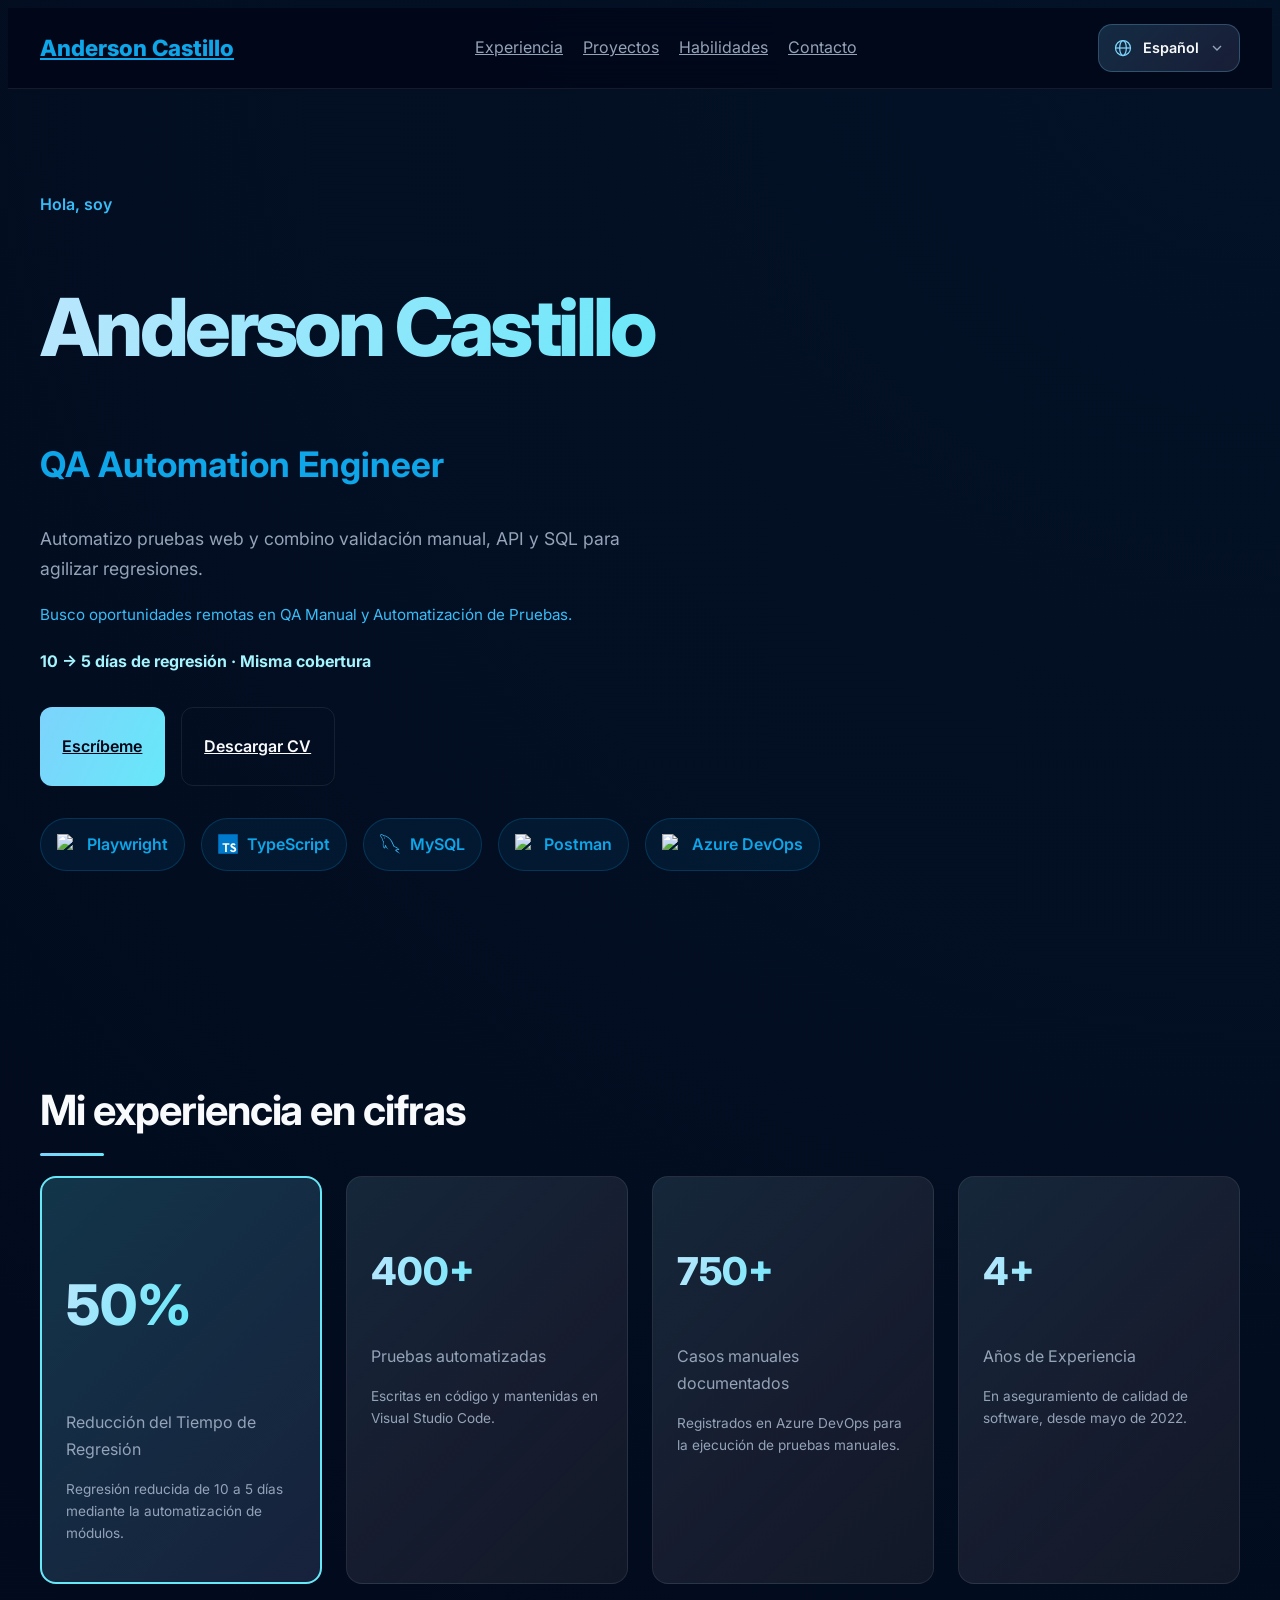
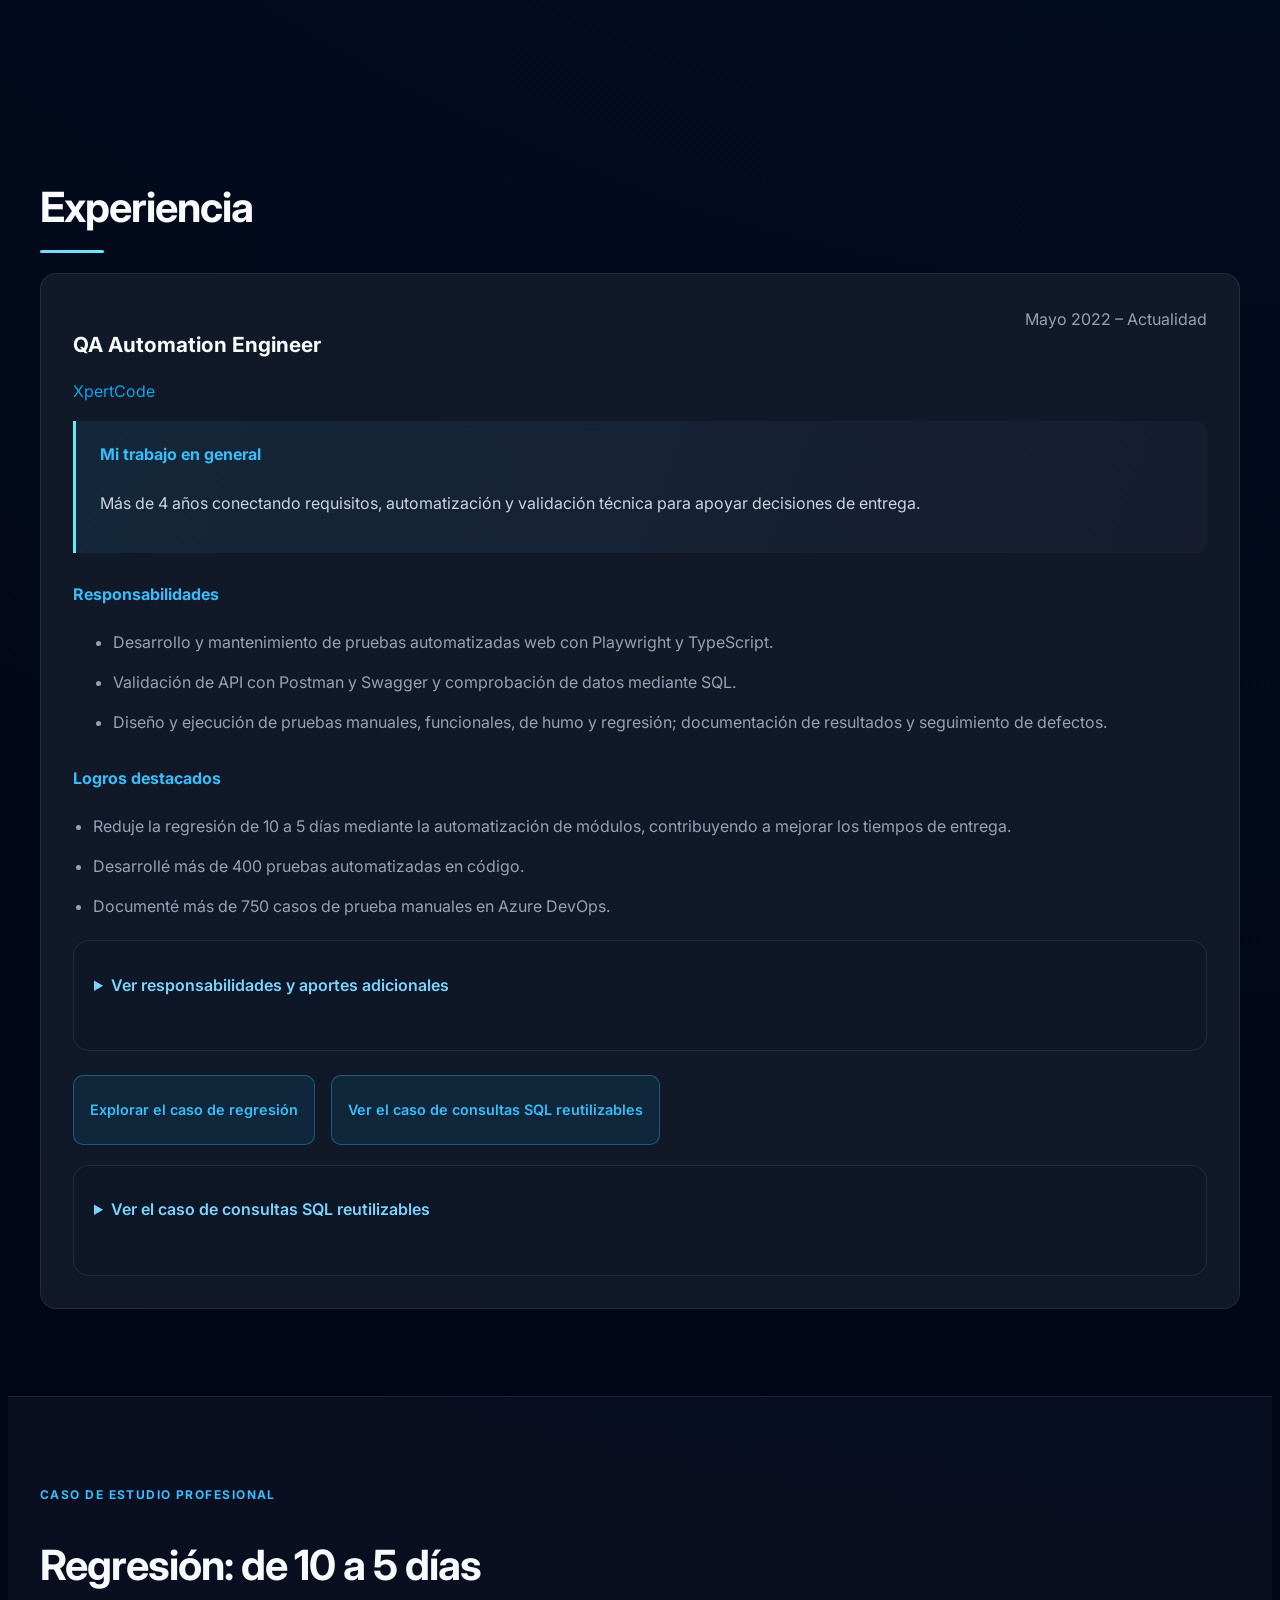
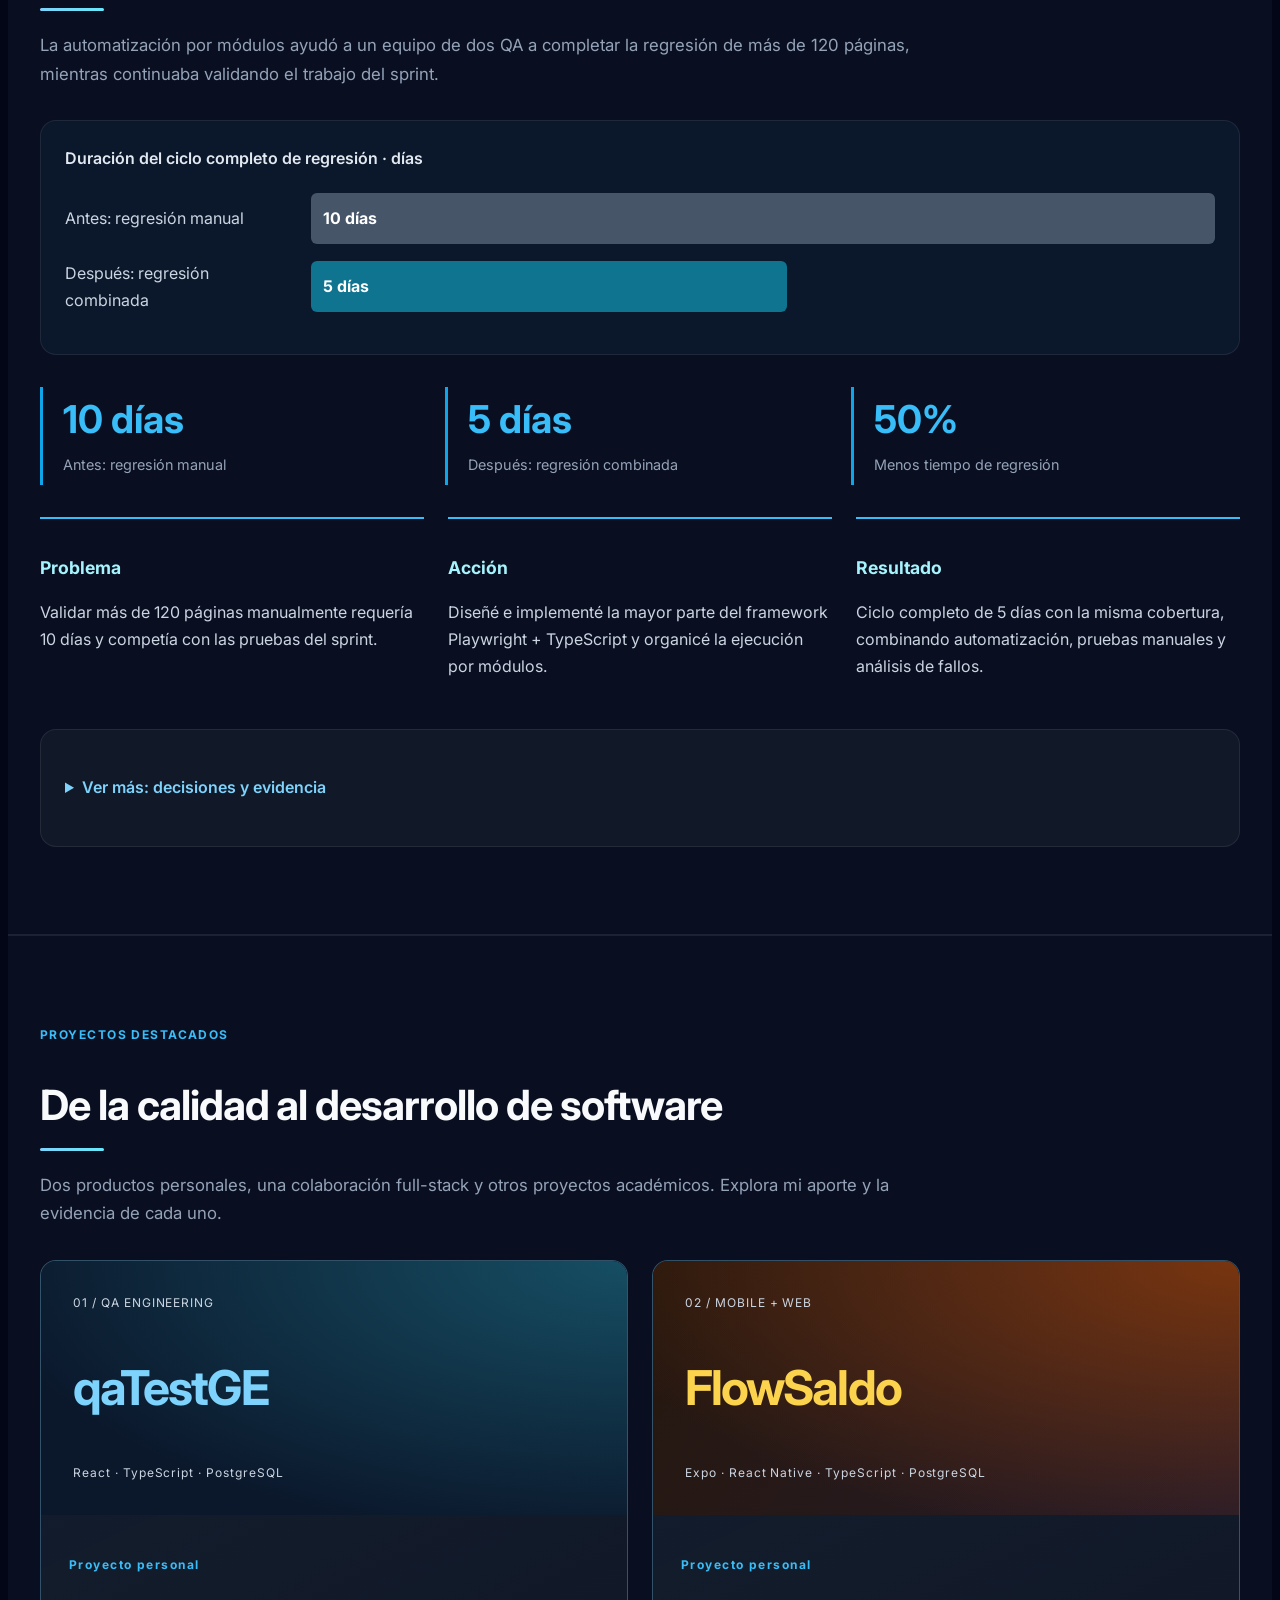
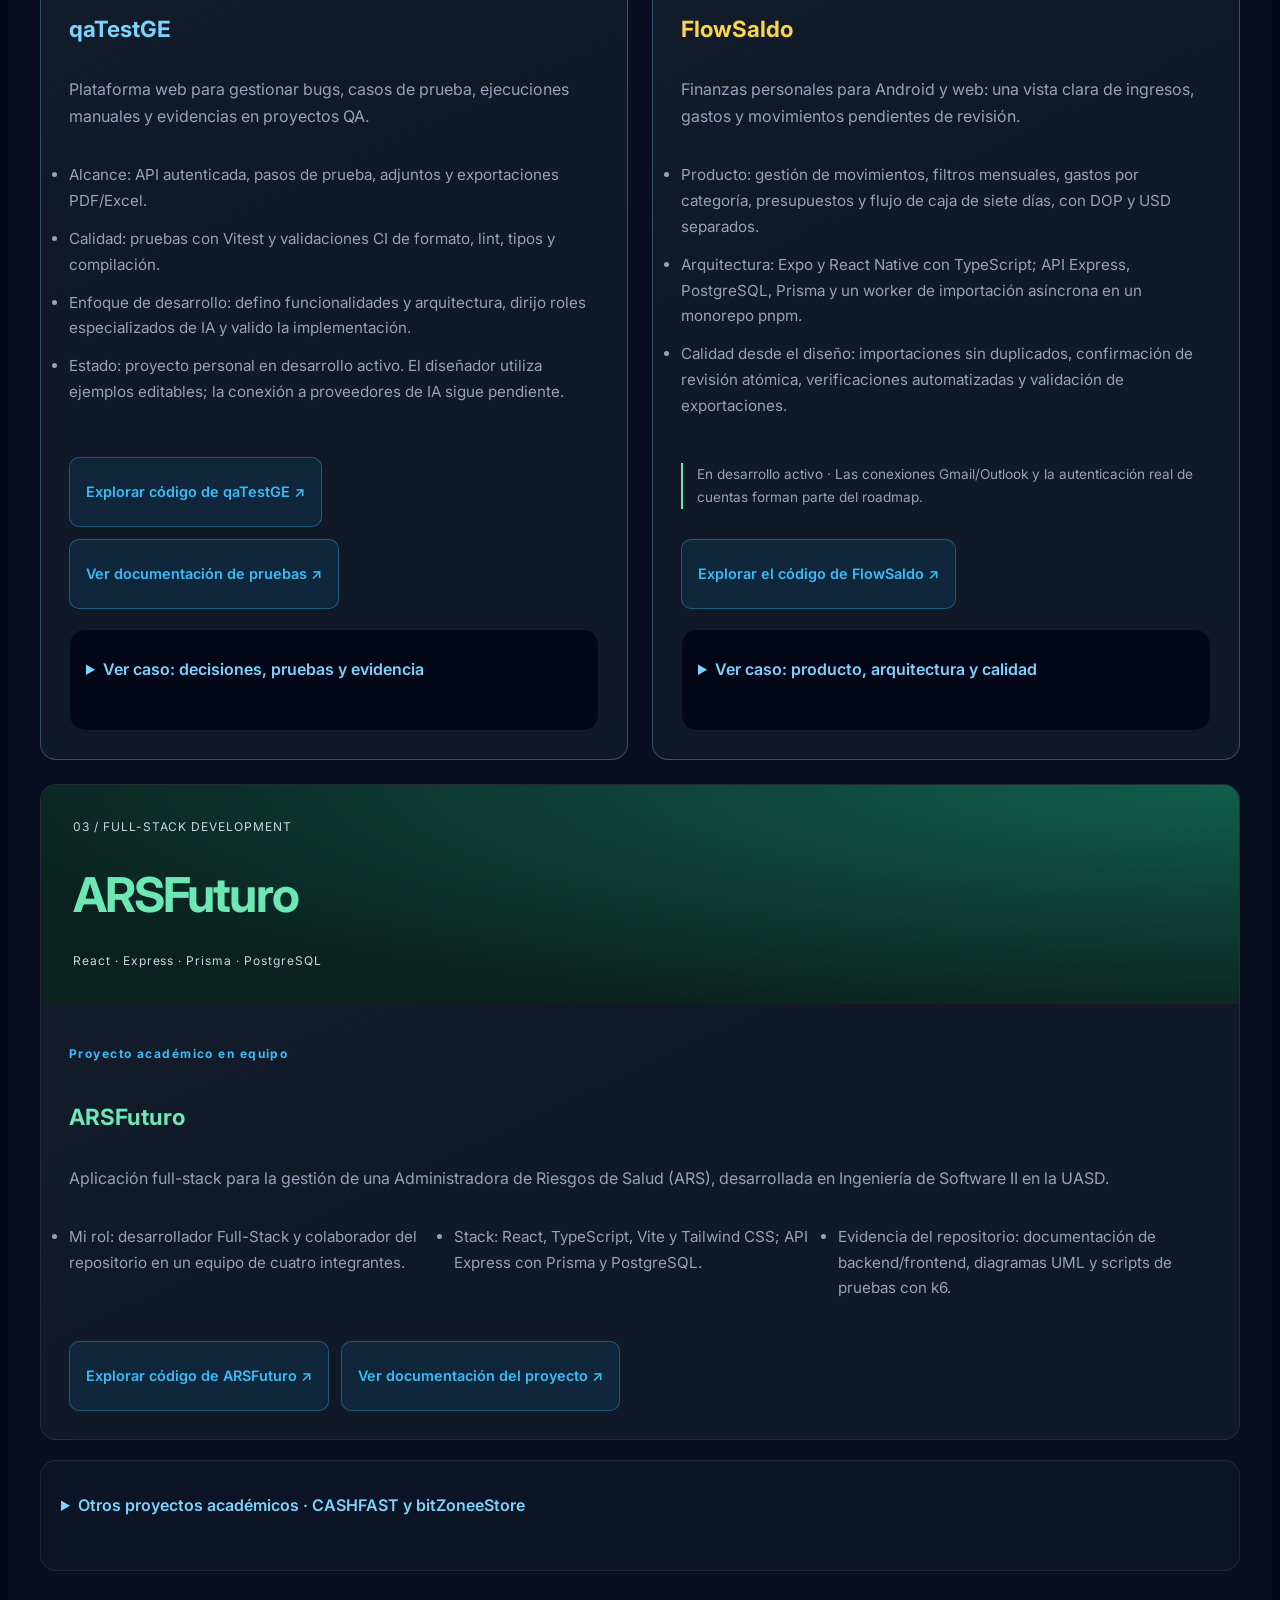
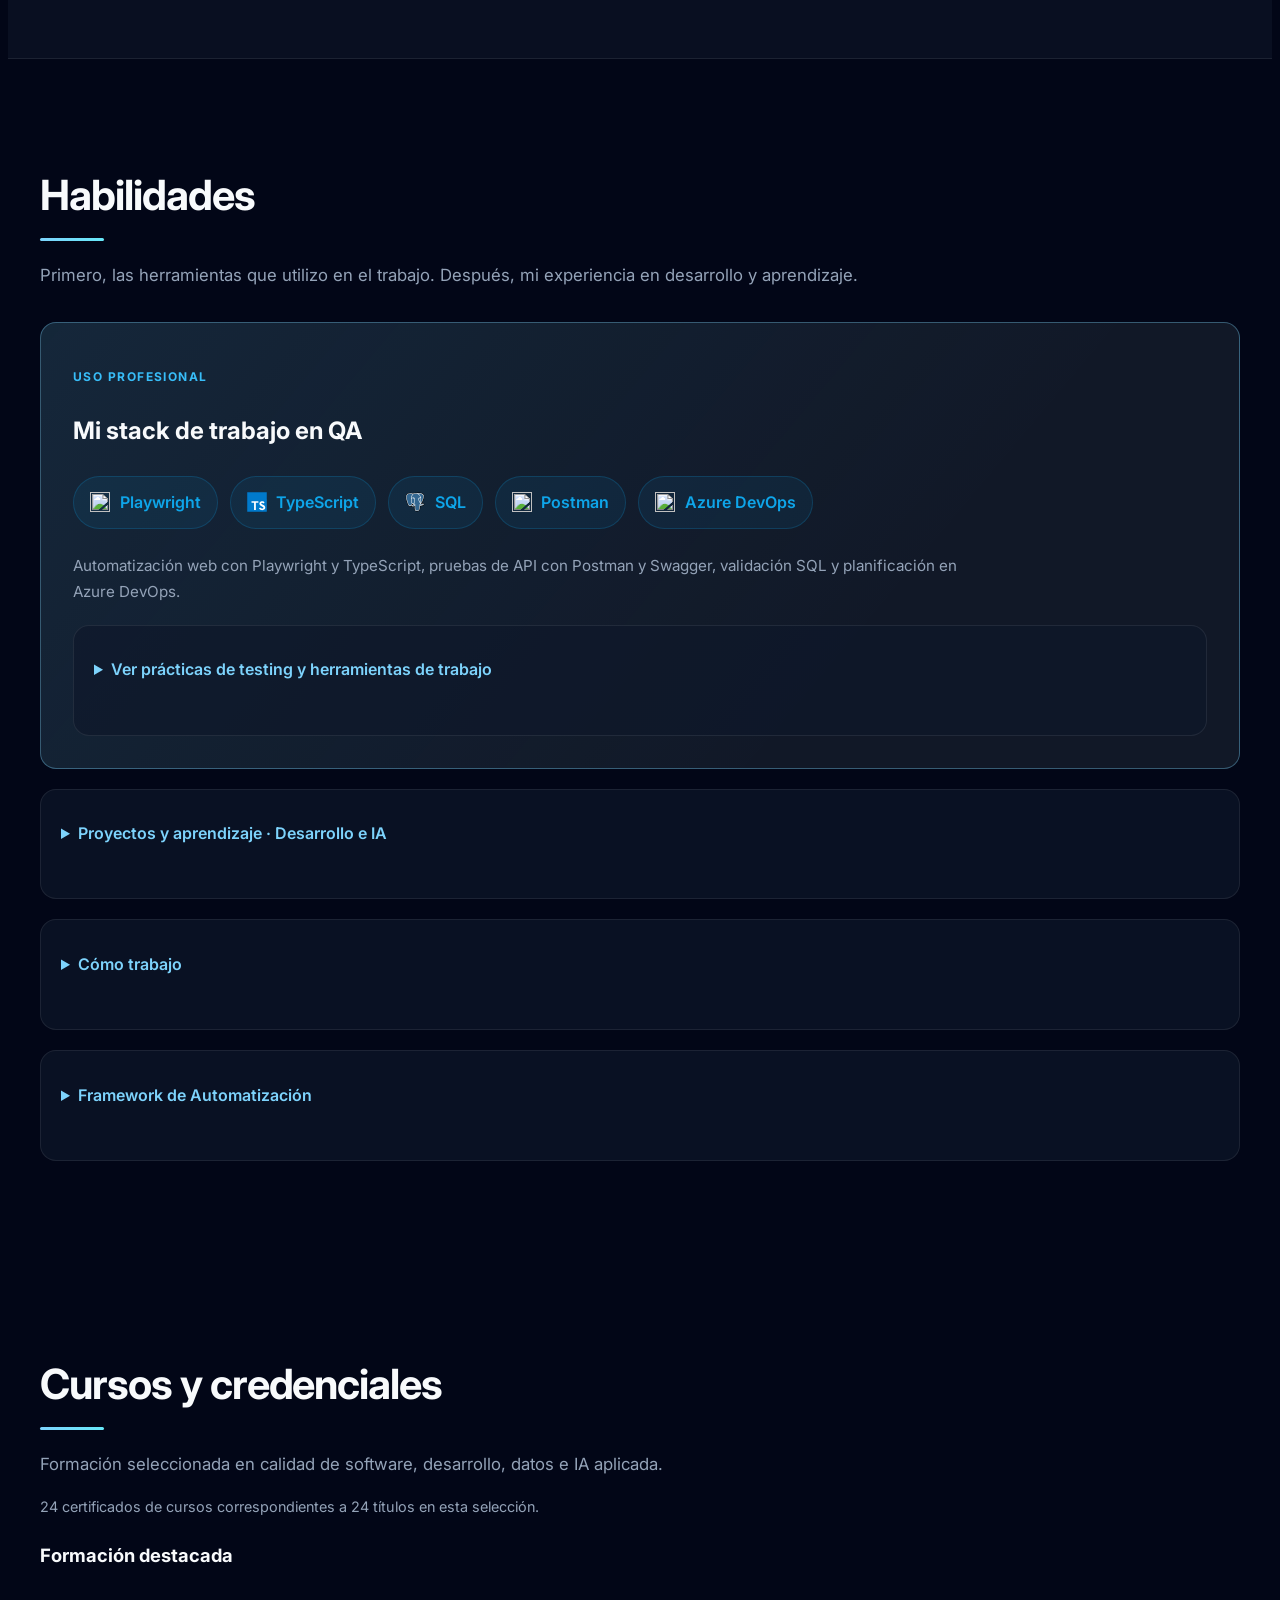
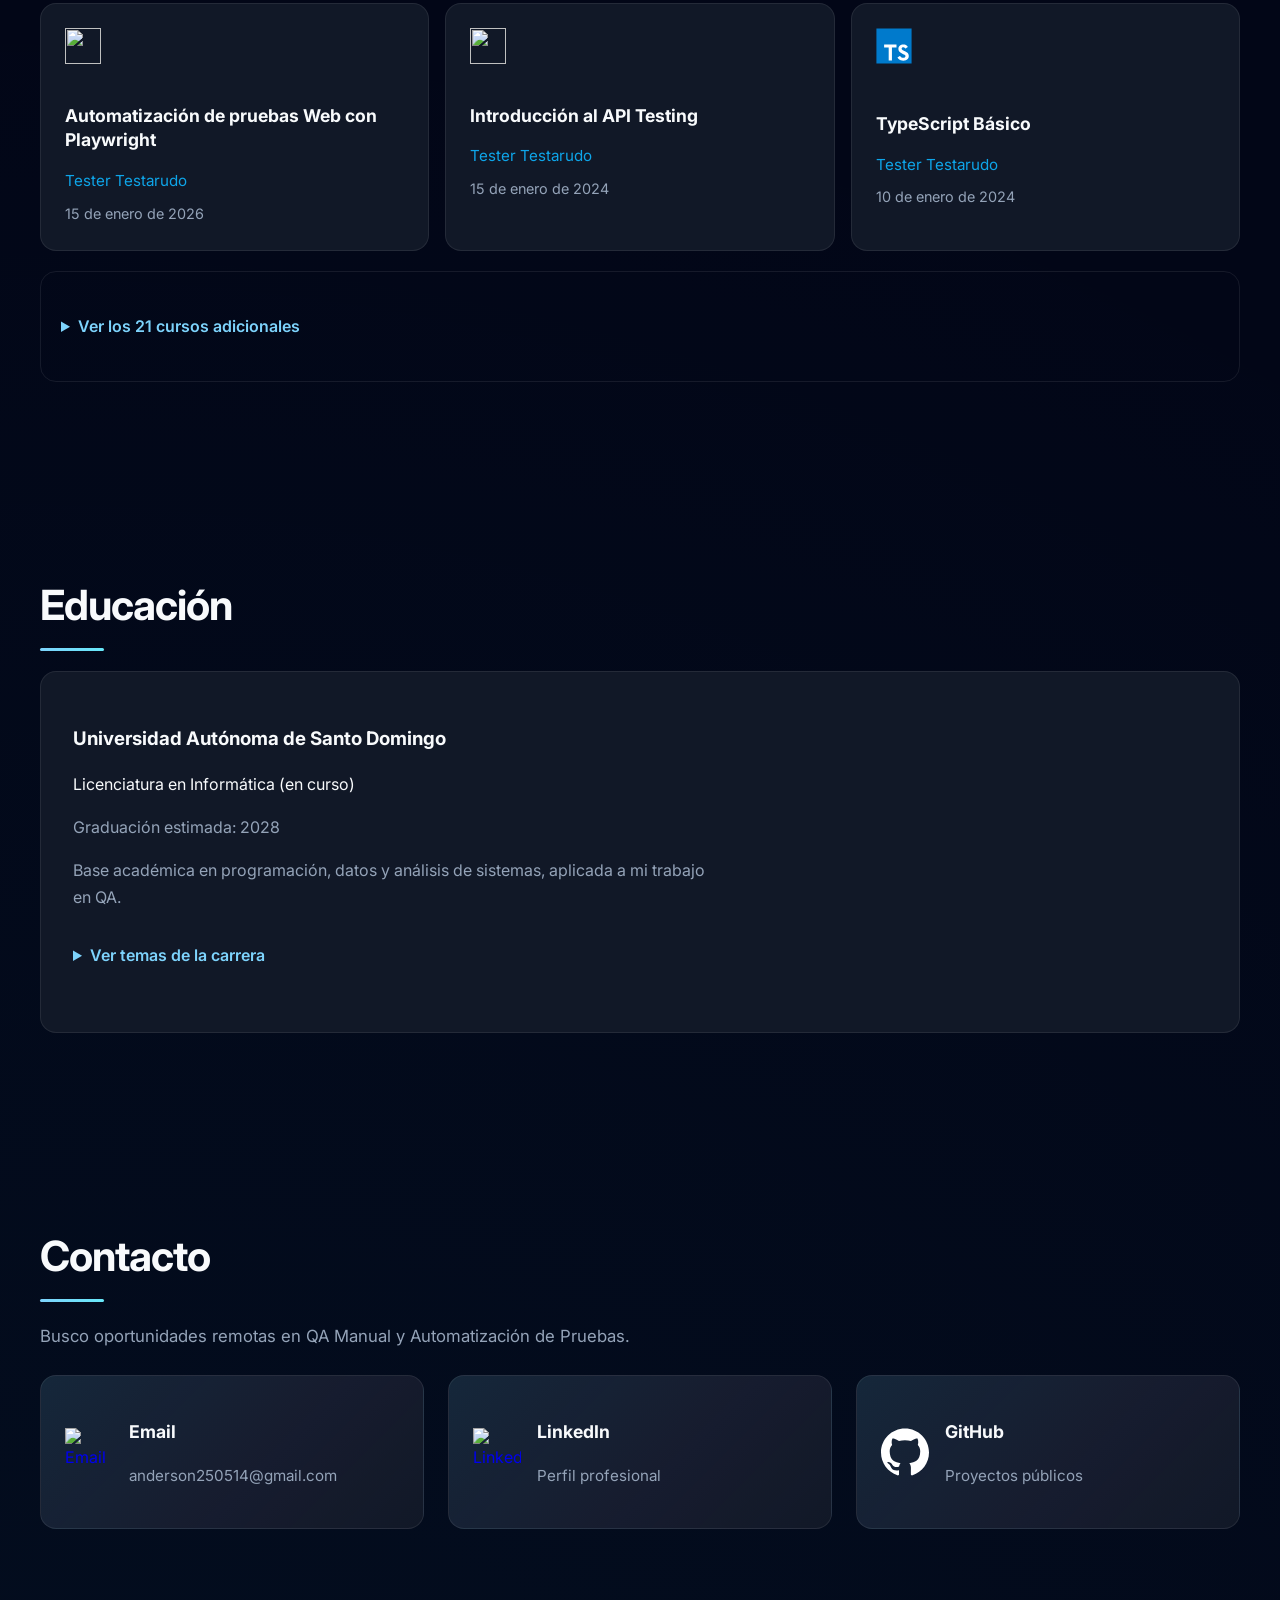
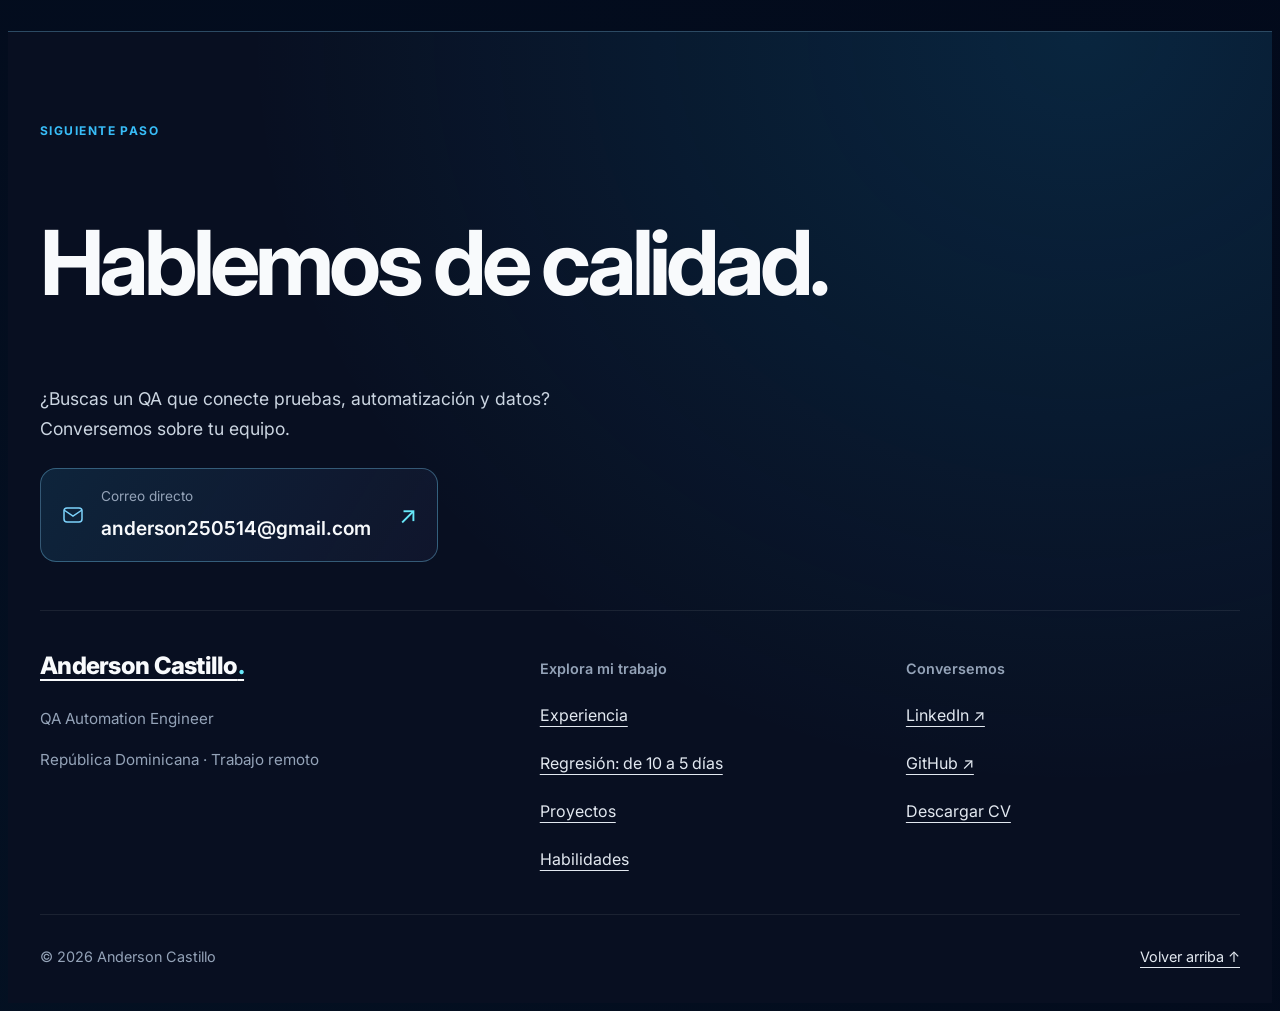
==== commit 2b2cf1eb: "fix(ui): renovar idioma, interacciones y contacto del portafolio - Modernizar el selector y sus opci" ====
--- a/es.html
+++ b/es.html
@@ -68,10 +68,22 @@
           <span class="hamburger" aria-hidden="true"><span></span><span></span><span></span></span><span class="visually-hidden" data-translate="menu">Menú</span>
         </button>
         <nav id="main-navigation" class="header__navigation" aria-label="Navegación principal" data-translate-aria="navigation"><a class="header__link" href="#experience" data-translate="nav_experience">Experiencia</a><a class="header__link" href="#projects" data-translate="nav_projects">Proyectos</a><a class="header__link" href="#skills" data-translate="nav_skills">Habilidades</a><a class="header__link" href="#contact" data-translate="nav_contact">Contacto</a></nav>
-        <select class="header__language-selector" aria-label="Idioma" data-translate-aria="language">
-          <option value="en">English</option>
-          <option value="es" selected>Español</option>
-        </select>
+        <div class="language-picker">
+          <select class="header__language-selector" aria-label="Idioma" data-translate-aria="language">
+            <option value="en">English</option>
+            <option value="es" selected>Español</option>
+          </select>
+          <button class="language-picker__trigger" type="button" hidden aria-haspopup="listbox" aria-expanded="false" aria-controls="language-options" aria-label="Idioma" data-translate-aria="language">
+            <svg class="language-picker__globe" width="20" height="20" viewBox="0 0 24 24" fill="none" stroke="currentColor" stroke-width="1.5" aria-hidden="true"><circle cx="12" cy="12" r="9"/><ellipse cx="12" cy="12" rx="4" ry="9"/><path d="M3 12h18"/></svg>
+            <span class="language-picker__value">English</span>
+            <svg class="language-picker__chevron" width="16" height="16" viewBox="0 0 24 24" fill="none" stroke="currentColor" stroke-width="2" aria-hidden="true"><path d="m6 9 6 6 6-6"/></svg>
+          </button>
+          <ul class="language-picker__options" id="language-options" role="listbox" hidden aria-label="Idioma" data-translate-aria="language">
+            <li role="none"><button class="language-picker__option" type="button" role="option" tabindex="-1" data-value="en" aria-selected="true" lang="en"><span class="language-picker__code" aria-hidden="true">EN</span><span>English</span><span class="language-picker__check" aria-hidden="true">✓</span></button></li>
+            <li role="none"><button class="language-picker__option" type="button" role="option" tabindex="-1" data-value="es" aria-selected="false" lang="es"><span class="language-picker__code" aria-hidden="true">ES</span><span>Español</span><span class="language-picker__check" aria-hidden="true">✓</span></button></li>
+          </ul>
+          <p class="language-picker__status visually-hidden" role="status"></p>
+        </div>
       </div>
     </header>
     <noscript><div class="language-links">
@@ -139,7 +151,7 @@
               <p data-translate="metric_cases_detail" class="metric-card__detail">Escritas en código y mantenidas en Visual Studio Code.</p>
             </article>
             <article class="metric-card">
-              <h3 class="metric-card__value">350+</h3>
+              <h3 class="metric-card__value">750+</h3>
               <p data-translate="metric_manual" class="metric-card__label">Casos manuales documentados</p>
               <p data-translate="metric_manual_detail" class="metric-card__detail">Registrados en Azure DevOps para la ejecución de pruebas manuales.</p>
             </article>
@@ -181,7 +193,7 @@
             <ul class="experience-card__list experience-card__list--achievements">
               <li data-translate="achievement_regression">Reduje la regresión de 10 a 5 días mediante la automatización de módulos, contribuyendo a mejorar los tiempos de entrega.</li>
               <li data-translate="achievement_cases">Desarrollé más de 400 pruebas automatizadas en código.</li>
-              <li data-translate="achievement_manual">Documenté más de 350 casos de prueba manuales en Azure DevOps.</li>
+              <li data-translate="achievement_manual">Documenté más de 750 casos de prueba manuales en Azure DevOps.</li>
               </ul>
             <details class="content-details"><summary data-translate="experience_more">Ver responsabilidades y aportes adicionales</summary><ul class="experience-card__list">
 <li data-translate="exp_suites">Organización de suites y pasos compartidos para reutilizar escenarios y facilitar el mantenimiento de los casos de prueba.</li>
@@ -918,7 +930,7 @@
           <h2 class="section__title" data-translate="contact_title">Contacto</h2>
           <p data-translate="availability" class="section__text contact__intro">Busco oportunidades remotas en QA Manual y Automatización de Pruebas.</p>
 
-          <a href="mailto:anderson250514@gmail.com" class="button button--primary contact__cta" data-translate="write_me">Escríbeme</a><div class="contact">
+          <div class="contact">
             <a href="mailto:anderson250514@gmail.com" class="contact-card">
               <img src="./assets/icons/gmail.svg" alt="Email" class="contact-card__icon">
               <div class="contact-card__content">
@@ -955,8 +967,11 @@
     <p class="eyebrow" data-translate="footer_eyebrow">SIGUIENTE PASO</p>
     <h2 class="footer__headline" data-translate="footer_headline">Hablemos de calidad.</h2>
     <p class="footer__pitch" data-translate="footer_pitch">¿Buscas un QA que conecte pruebas, automatización y datos? Conversemos sobre tu equipo.</p>
-    <a class="button button--primary footer__cta" href="mailto:anderson250514@gmail.com"><span data-translate="write_me">Escríbeme</span><span aria-hidden="true">↗</span></a>
-    <a class="footer__email" href="mailto:anderson250514@gmail.com">anderson250514@gmail.com</a>
+    <a class="footer__email" href="mailto:anderson250514@gmail.com">
+      <svg class="footer__email-icon" width="24" height="24" viewBox="0 0 24 24" fill="none" stroke="currentColor" stroke-width="1.5" aria-hidden="true"><rect x="3" y="5" width="18" height="14" rx="3"/><path d="m3 7 9 6 9-6"/></svg>
+      <span class="footer__email-content"><span class="footer__email-label" data-translate="footer_email_label">Correo directo</span><span class="footer__email-address">anderson250514@gmail.com</span></span>
+      <span class="footer__email-arrow" aria-hidden="true">↗</span>
+    </a>
   </div>
   <div class="footer__navigation">
     <div class="footer__identity">
--- a/css/styles.css
+++ b/css/styles.css
@@ -45,7 +45,7 @@
   color: var(--color-text);
 }
 
-.button--secondary:hover { border-color: var(--color-primary); color: var(--color-primary); }
+.button--secondary:hover { border-color: var(--color-primary-light); color: var(--color-primary-light); background: rgba(56, 189, 248, .08); box-shadow: var(--shadow-primary); }
 
 
 html { scroll-padding-top: calc(var(--header-height) + 24px); }
@@ -148,7 +148,11 @@
   font-weight: 600;
   cursor: pointer;
   scroll-margin-top: calc(var(--header-height) + 24px);
-}
+  border-radius: 8px;
+  transition: color .2s ease, background-color .2s ease;
+}
+
+.content-details > summary:hover { color: #bae6fd; background-color: rgba(56, 189, 248, .07); }
 
 .content-details[open] > summary { margin-bottom: 1.25rem; }
 
@@ -188,6 +192,76 @@
 .header__logo:hover { color: var(--color-primary-light); }
 
 .header__link:hover { color: var(--color-primary); }
+
+.header__menu:hover { border-color: var(--color-primary-light); background: rgba(56, 189, 248, .1); }
+
+.language-picker { position: relative; flex-shrink: 0; }
+
+.language-picker [hidden] { display: none; }
+
+.language-picker__trigger {
+  display: inline-flex;
+  align-items: center;
+  justify-content: center;
+  gap: .6rem;
+  min-height: 48px;
+  padding: .65rem .9rem;
+  border: 1px solid rgba(125, 211, 252, .25);
+  border-radius: 14px;
+  background: linear-gradient(135deg, rgba(56, 189, 248, .12), rgba(167, 139, 250, .06)), #0f172a;
+  color: var(--color-text);
+  font: inherit;
+  font-size: .9rem;
+  font-weight: 600;
+  cursor: pointer;
+  transition: border-color .2s ease, background-color .2s ease, box-shadow .2s ease;
+}
+
+.language-picker__trigger:hover,
+.language-picker__trigger[aria-expanded="true"] {
+  border-color: var(--color-primary-light);
+  box-shadow: 0 0 0 3px rgba(56, 189, 248, .08);
+}
+
+.language-picker__globe { color: #7dd3fc; flex-shrink: 0; }
+.language-picker__chevron { color: var(--color-muted); transition: transform .2s ease; }
+.language-picker__trigger[aria-expanded="true"] .language-picker__chevron { transform: rotate(180deg); }
+.language-picker__options {
+  position: absolute;
+  inset: calc(100% + .65rem) 0 auto auto;
+  width: 208px;
+  padding: .4rem;
+  border: 1px solid rgba(125, 211, 252, .25);
+  border-radius: 16px;
+  background: #0f172a;
+  box-shadow: 0 20px 48px rgba(0, 0, 0, .45);
+  z-index: 2;
+}
+
+.language-picker__option {
+  display: flex;
+  align-items: center;
+  gap: .75rem;
+  width: 100%;
+  min-height: 52px;
+  padding: .65rem .75rem;
+  border: 1px solid transparent;
+  border-radius: 10px;
+  background: transparent;
+  color: #cbd5e1;
+  font: inherit;
+  font-size: .95rem;
+  text-align: left;
+  cursor: pointer;
+  transition: background-color .2s ease, color .2s ease, border-color .2s ease;
+}
+.language-picker__options li + li { margin-top: .25rem; }
+.language-picker__option[aria-selected="true"] { background: rgba(56, 189, 248, .12); color: #bae6fd; }
+.language-picker__option:hover,
+.language-picker__option:focus-visible { background: rgba(56, 189, 248, .2); color: #f8fafc; border-color: rgba(125, 211, 252, .5); outline-offset: -2px; }
+.language-picker__code { font-size: .75rem; font-weight: 700; letter-spacing: .06em; color: #7dd3fc; }
+.language-picker__check { margin-left: auto; visibility: hidden; }
+.language-picker__option[aria-selected="true"] .language-picker__check { visibility: visible; }
 
 .header__language-selector {
   background: var(--color-card);
@@ -332,8 +406,8 @@
 }
 
 .tech-badge:hover {
-  transform: none;
-  box-shadow: none;
+  transform: translateY(-2px);
+  box-shadow: var(--shadow-primary);
   background: linear-gradient(110deg, rgba(56, 189, 248, .13), rgba(167, 139, 250, .1));
 }
 
@@ -361,9 +435,9 @@
 .metric-card__label { margin-top: 0.75rem; color: var(--color-muted); }
 
 .metric-card:hover {
-  transform: none;
-  box-shadow: none;
-  border-color: var(--color-border);
+  transform: translateY(-4px);
+  box-shadow: var(--shadow-primary);
+  border-color: var(--color-primary-light);
 }
 
 .metric-card__detail {
@@ -394,6 +468,7 @@
 
 /* Experience */
 .experience-card {
+  transition: border-color .25s ease, box-shadow .25s ease;
   background: var(--color-card);
   border: 1px solid var(--color-border);
   border-radius: var(--border-radius-md);
@@ -447,6 +522,11 @@
 }
 
 .experience-evidence .case-body { margin-top: 1.25rem; }
+
+.experience-card:hover,
+.experience-card:focus-within,
+.framework-card:hover,
+.framework-card:focus-within { border-color: rgba(125, 211, 252, .5); box-shadow: var(--shadow-primary); }
 
 /* Projects */
 .project-grid {
@@ -525,6 +605,13 @@
   flex-direction: column;
   background: linear-gradient(155deg, rgba(56, 189, 248, .04), transparent 50%), var(--color-card);
   --project-title: #7dd3fc;
+  transition: transform .25s ease, border-color .25s ease, box-shadow .25s ease;
+}
+
+.project-card:hover,
+.project-card:focus-within { border-color: var(--project-title); box-shadow: 0 12px 32px rgba(0, 0, 0, .25); }
+@media (hover: hover) {
+  .project-card:hover { transform: translateY(-4px); }
 }
 
 .project-card:has(.project-card__visual--alt) { --project-title: #c4b5fd; }
@@ -601,13 +688,9 @@
 
 .project-card--featured { border-color: rgba(125, 211, 252, .3); }
 
-.project-card__body .project-card__actions { margin-top: 0; }
-
-.project-card__body .project-case { margin-top: auto; }
+.project-card__body .project-case { margin-top: 1.25rem; }
 
 .project-case { padding: 1rem; background: var(--color-bg); }
-
-.project-case[open] { margin-top: 1.25rem; }
 
 .project-case .case-summary { grid-template-columns: 1fr; gap: 1rem; }
 
@@ -768,22 +851,20 @@
 
 #skills .content-details .skill-group { background: var(--color-card); }
 
-#skills .skill-group:hover {
-  transform: none;
-  box-shadow: none;
-  border-color: var(--color-border);
-  background: var(--color-card);
+#skills .skill-group:hover,
+#skills .skill-group:focus-within {
+  border-color: rgba(125, 211, 252, .5);
+  box-shadow: var(--shadow-primary);
 }
 
 #skills .skill-tag:hover {
-  transform: none;
-  box-shadow: none;
-  color: var(--color-text);
-  background: rgba(14,165,233,.08);
-  border-color: rgba(14,165,233,.15);
-}
-
-#skills .skill-group--professional:hover { border-color: rgba(125,211,252,.35); background: linear-gradient(130deg,rgba(56,189,248,.09),transparent 70%),var(--color-card); }
+  color: #bae6fd;
+  background: rgba(56, 189, 248, .16);
+  border-color: rgba(125, 211, 252, .5);
+  box-shadow: var(--shadow-primary);
+}
+
+
 
 /* Framework */
 .framework-card__features span {
@@ -793,6 +874,7 @@
 }
 
 .framework-card {
+  transition: border-color .25s ease, box-shadow .25s ease;
   background: var(--color-card);
   border: 1px solid var(--color-border);
   border-radius: var(--border-radius-md);
@@ -948,6 +1030,10 @@
   font-weight: 600;
 }
 
+.education-details > summary:hover,
+.courses-more > summary:hover,
+.case-details > summary:hover { color: #bae6fd; background-color: rgba(56, 189, 248, .07); border-radius: 8px; }
+
 .education-details .education-topics { margin-top: 1rem; }
 
 .section--education .education-intro { margin-top: 1rem; max-width: 65ch; }
@@ -957,10 +1043,9 @@
 #certifications .courses-more { margin-top: 1.25rem; }
 
 .certification-card:hover {
-  transform: none;
-  box-shadow: none;
-  border-color: var(--color-border);
-  background: var(--color-card);
+  border-color: var(--color-primary-light);
+  background: linear-gradient(130deg, rgba(56, 189, 248, .08), transparent), var(--color-card);
+  box-shadow: var(--shadow-primary);
 }
 
 /* Case studies and evidence */
@@ -1063,6 +1148,8 @@
   overflow: hidden;
   border: 1px solid var(--color-border);
 }
+
+.case-figure a:hover { border-color: var(--color-primary-light); box-shadow: var(--shadow-primary); }
 
 .case-figure img {
   display: block;
@@ -1174,6 +1261,8 @@
   text-decoration: underline;
   text-underline-offset: 4px;
 }
+
+.case-permalink:hover { color: #bae6fd; text-decoration-thickness: 2px; }
 
 /* Contact */
 .contact-card:hover {
@@ -1220,8 +1309,6 @@
   background: var(--gradient-card), var(--color-card);
 }
 
-.contact__cta { margin-bottom: 2rem; }
-
 /* Footer */
 .footer {
   margin-top: 1rem;
@@ -1253,23 +1340,27 @@
   font-size: 1.1rem;
 }
 
-.footer__cta {
+.footer__email {
   display: inline-flex;
   align-items: center;
-  gap: 2rem;
-  min-height: 52px;
-}
-
-.footer__cta > span[aria-hidden] { font-size: 1.4rem; }
-
-.footer__email {
-  display: block;
-  width: fit-content;
-  min-height: 44px;
-  padding-top: .75rem;
-  color: #cbd5e1;
-  overflow-wrap: anywhere;
-}
+  gap: 1rem;
+  max-width: 100%;
+  padding: 1rem 1.25rem;
+  border: 1px solid rgba(125, 211, 252, .35);
+  border-radius: 16px;
+  background: linear-gradient(120deg, rgba(56, 189, 248, .12), rgba(167, 139, 250, .05));
+  color: #f8fafc;
+  text-decoration: none;
+  transition: border-color .2s ease, background-color .2s ease, box-shadow .2s ease;
+}
+.footer__email-icon { color: #7dd3fc; flex-shrink: 0; }
+.footer__email-content { display: grid; gap: .25rem; min-width: 0; }
+.footer__email-label { font-size: .85rem; color: #94a3b8; }
+.footer__email-address { font-size: clamp(1rem, 2vw, 1.2rem); font-weight: 600; overflow-wrap: anywhere; }
+.footer__email-arrow { margin-left: .75rem; color: #67e8f9; font-size: 1.5rem; transition: transform .2s ease; }
+.footer .footer__email:hover,
+.footer .footer__email:focus-visible { color: #f8fafc; border-color: #7dd3fc; background-color: rgba(56, 189, 248, .08); box-shadow: var(--shadow-primary); text-decoration: none; }
+.footer__email:hover .footer__email-arrow { transform: translate(2px, -2px); }
 
 .footer__navigation {
   display: grid;
@@ -1336,8 +1427,6 @@
   color: var(--color-muted);
   font-size: .9rem;
 }
-
-.footer .footer__cta { min-height: 52px; }
 
 /* Responsive overrides: one block per breakpoint. */
 
@@ -1509,14 +1598,19 @@
   .footer__navigation { gap: 1.25rem; }
   .footer__links a { min-height: 48px; }
   .footer__bottom a { min-height: 48px; }
-  .footer__email { font-size: .95rem; }
+  .footer__email { display: grid; grid-template-columns: 24px minmax(0, 1fr) 24px; width: 100%; padding: 1rem; gap: .5rem .75rem; }
+  .footer__email-content { display: contents; }
+  .footer__email-label { grid-column: 2; grid-row: 1; }
+  .footer__email-address { grid-column: 1/-1; grid-row: 2; font-size: clamp(.875rem, 4vw, 1rem); }
+  .footer__email-arrow { grid-column: 3; grid-row: 1; margin: 0; justify-self: end; }
   .footer__bottom {
     align-items: flex-start;
     flex-direction: column;
     gap: .5rem;
   }
   .project-card--supporting { grid-column: auto; }
-  .project-case { margin-top: 1.25rem; }
+  .language-picker__trigger { padding: .5rem .65rem; gap: .4rem; }
+  .language-picker__globe { display: none; }
 }
 
 @media (forced-colors: active) {
@@ -1536,6 +1630,7 @@
   *::before { transition: none !important; animation: none !important; }
   *::after { transition: none !important; animation: none !important; }
   .project-link { transition: none; }
+  .project-card:hover, .metric-card:hover, .tech-badge:hover, .contact-card:hover, .button--primary:hover, .footer__email:hover .footer__email-arrow { transform: none; }
   .hamburger > span { transition: none; }
   .certification-card { transition: none; }
   #skills .skill-group { transition: none; }
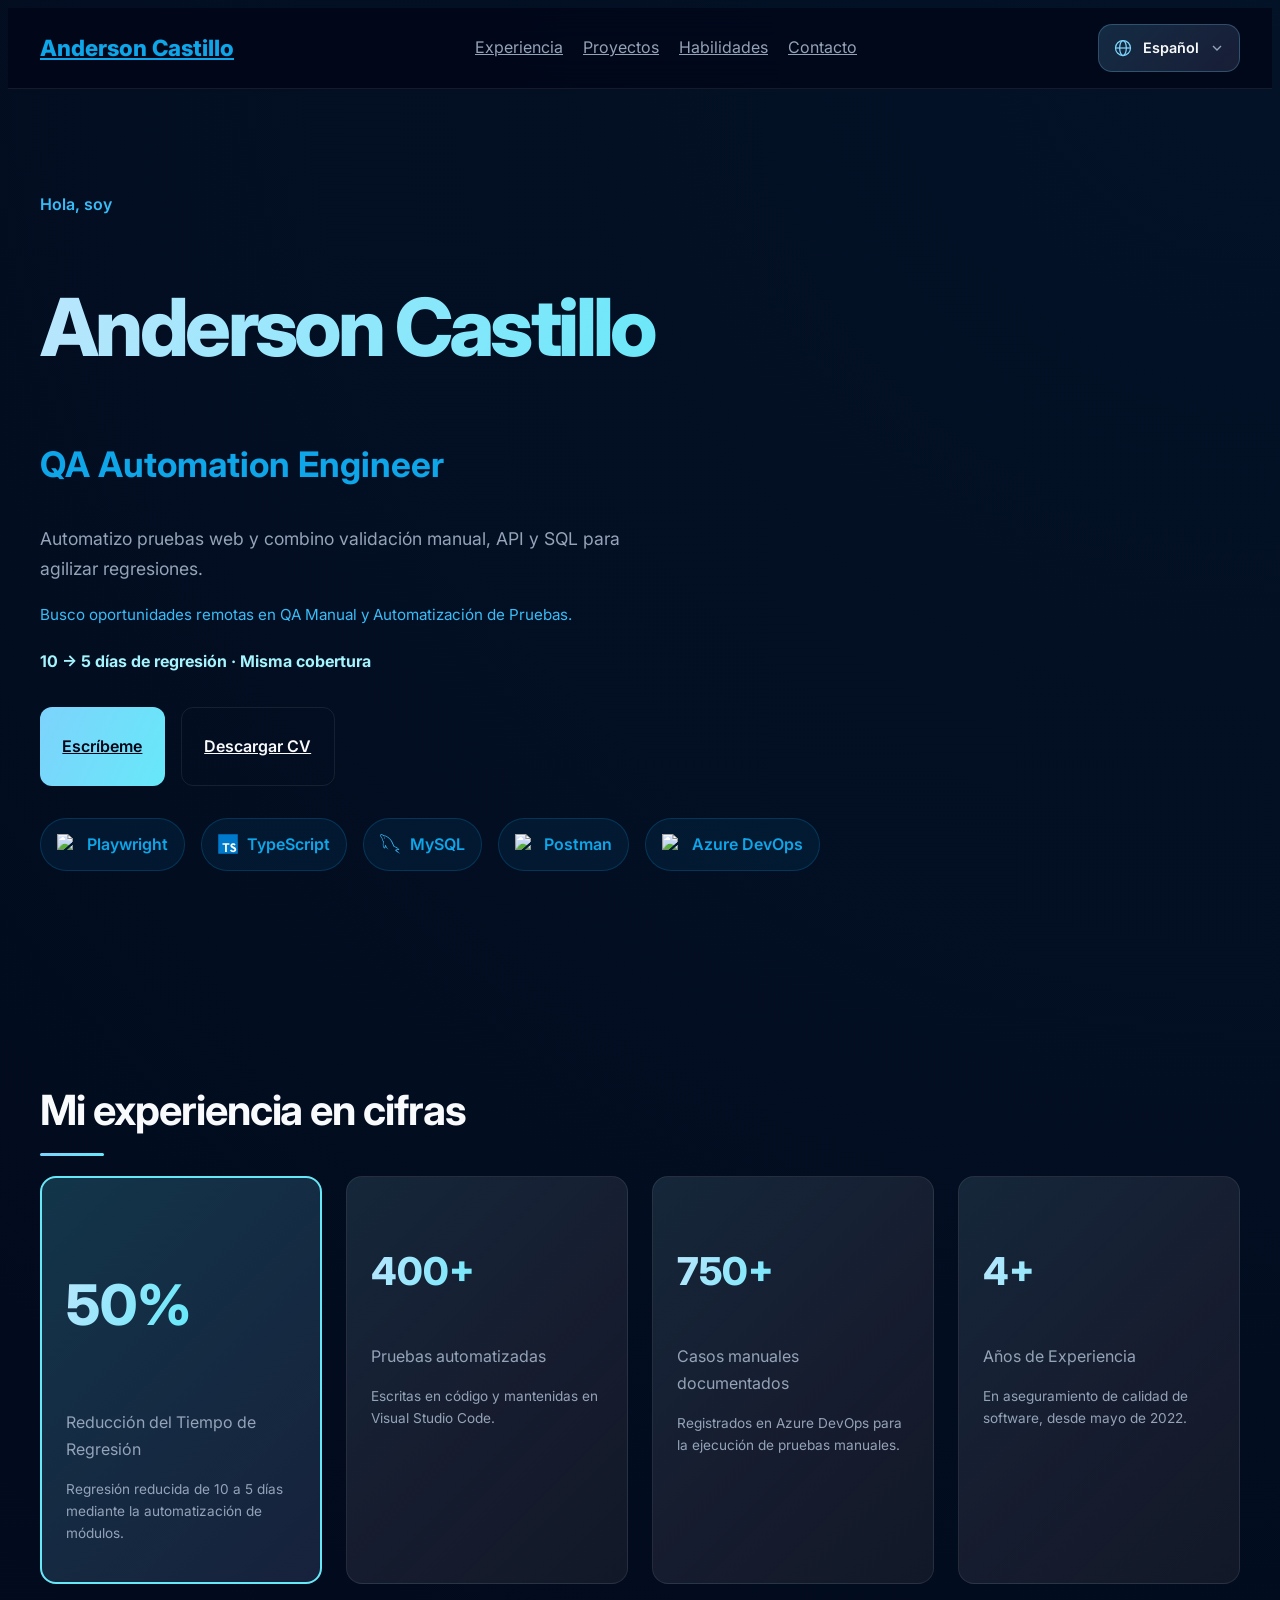
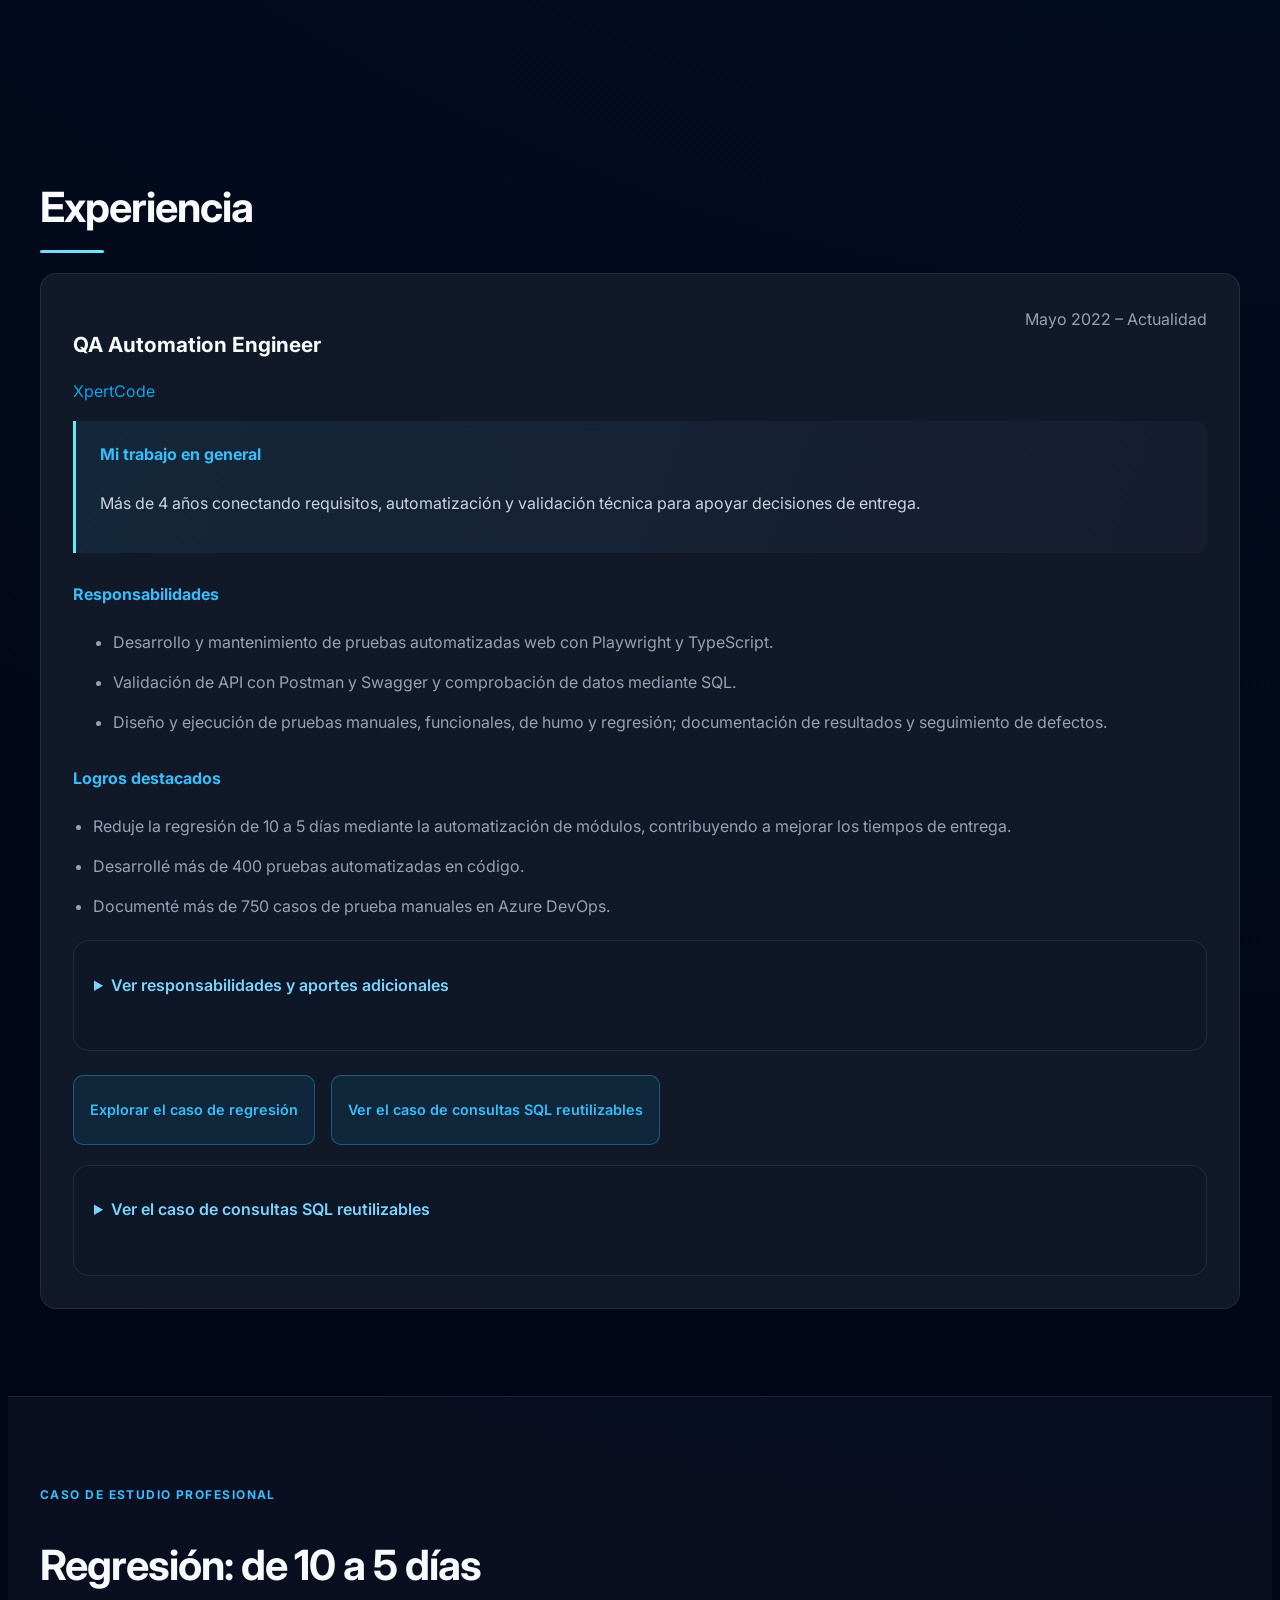
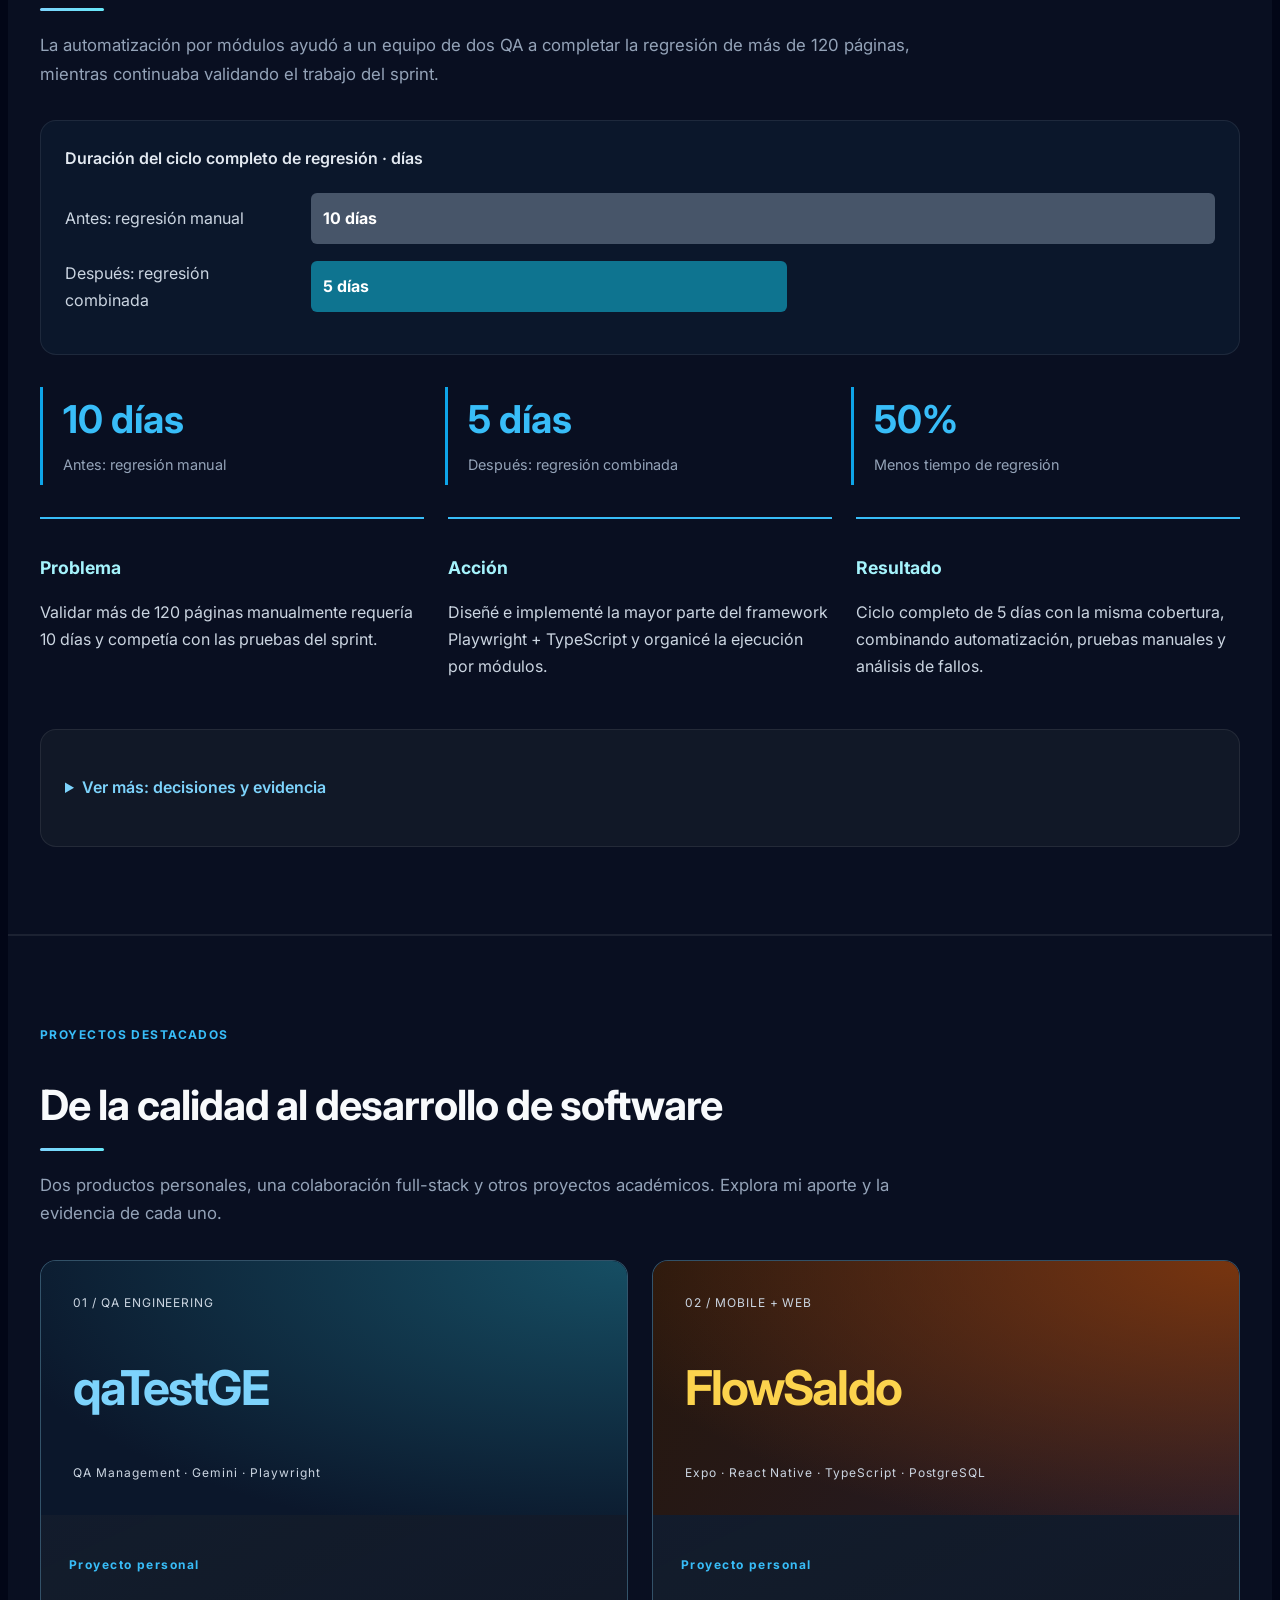
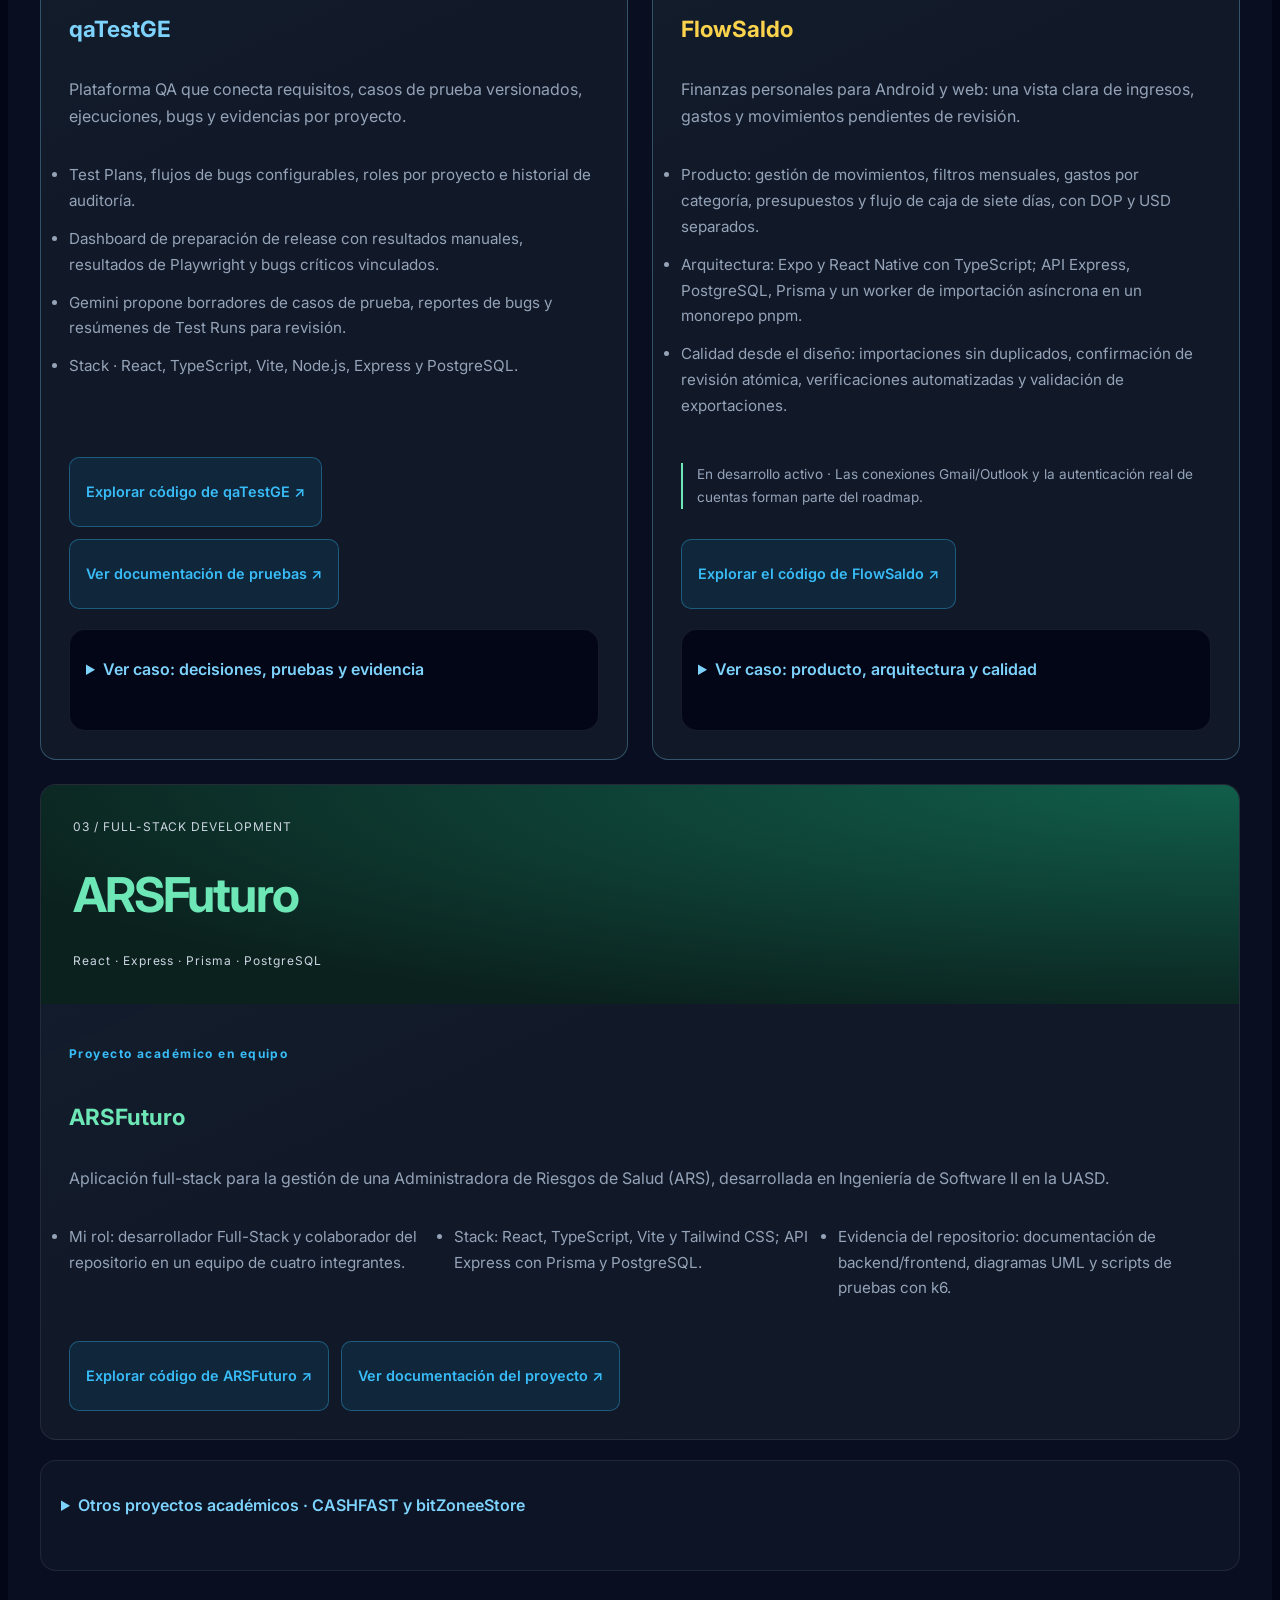
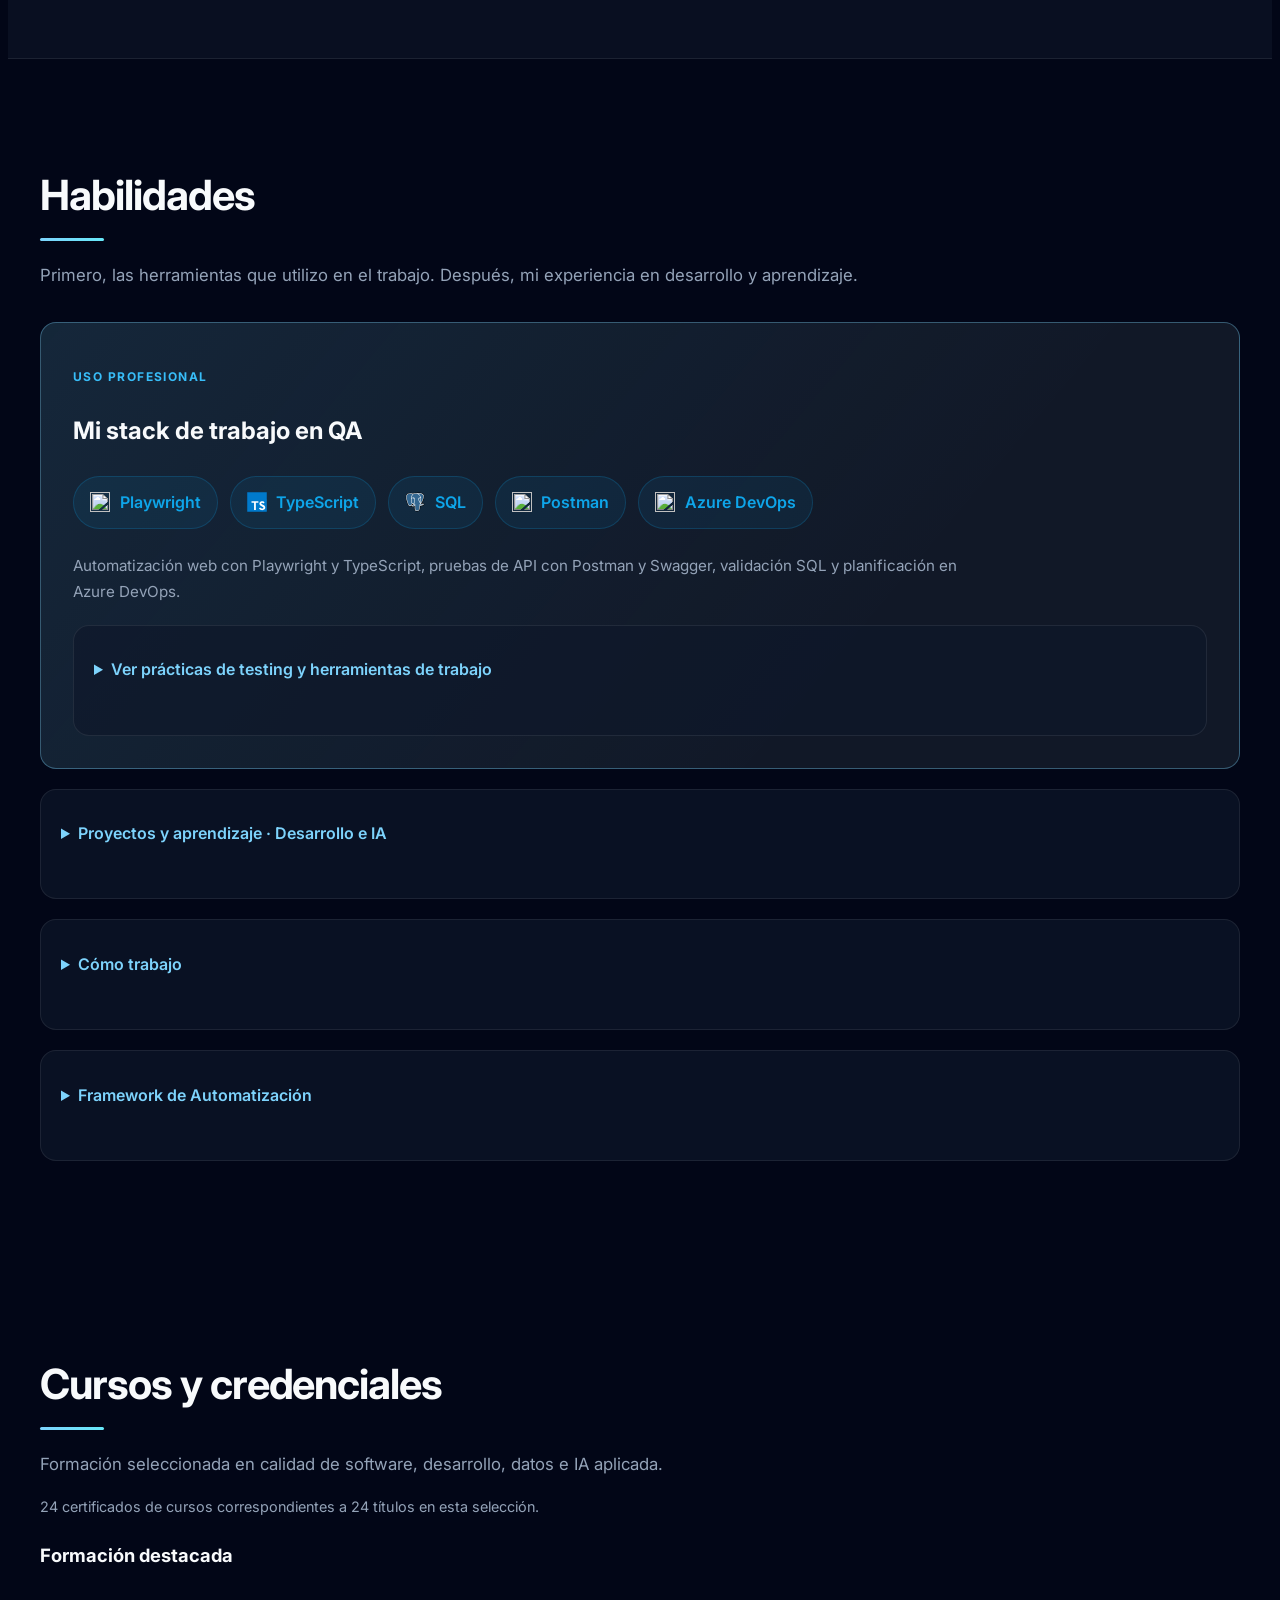
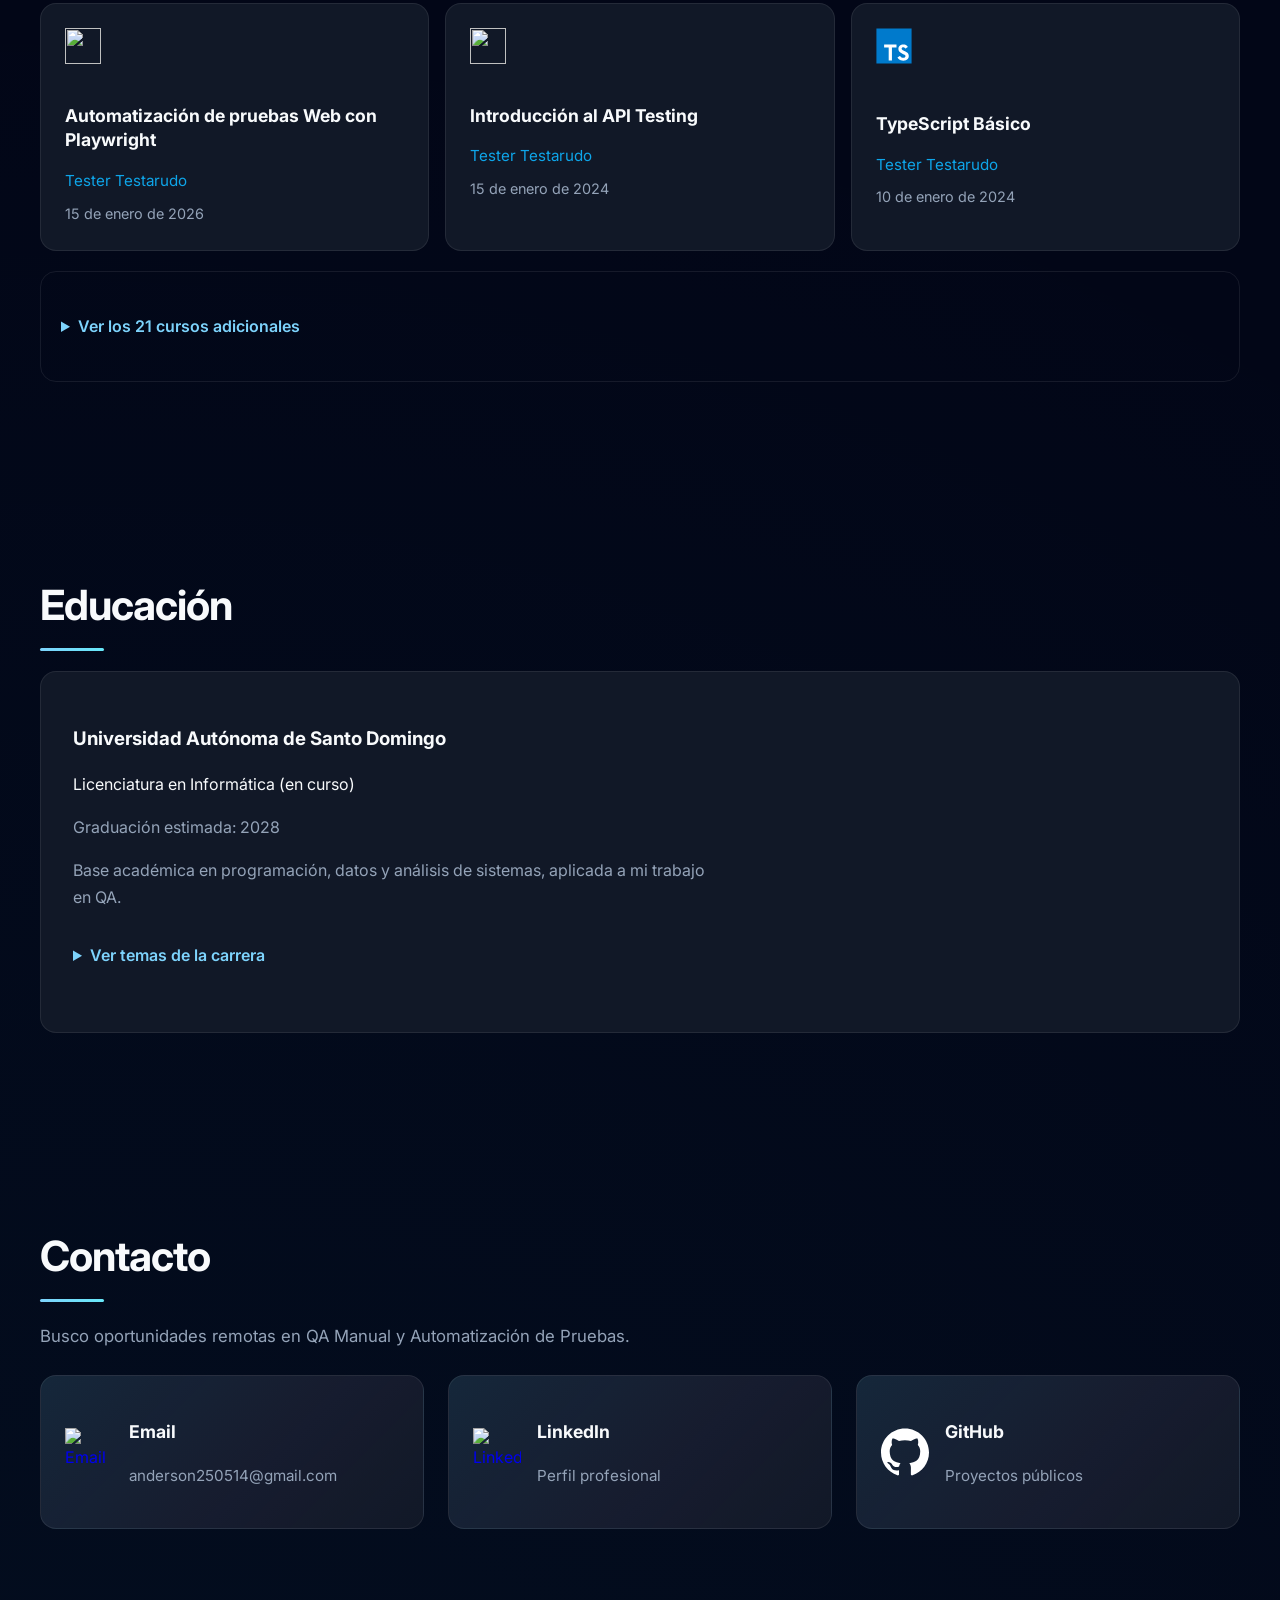
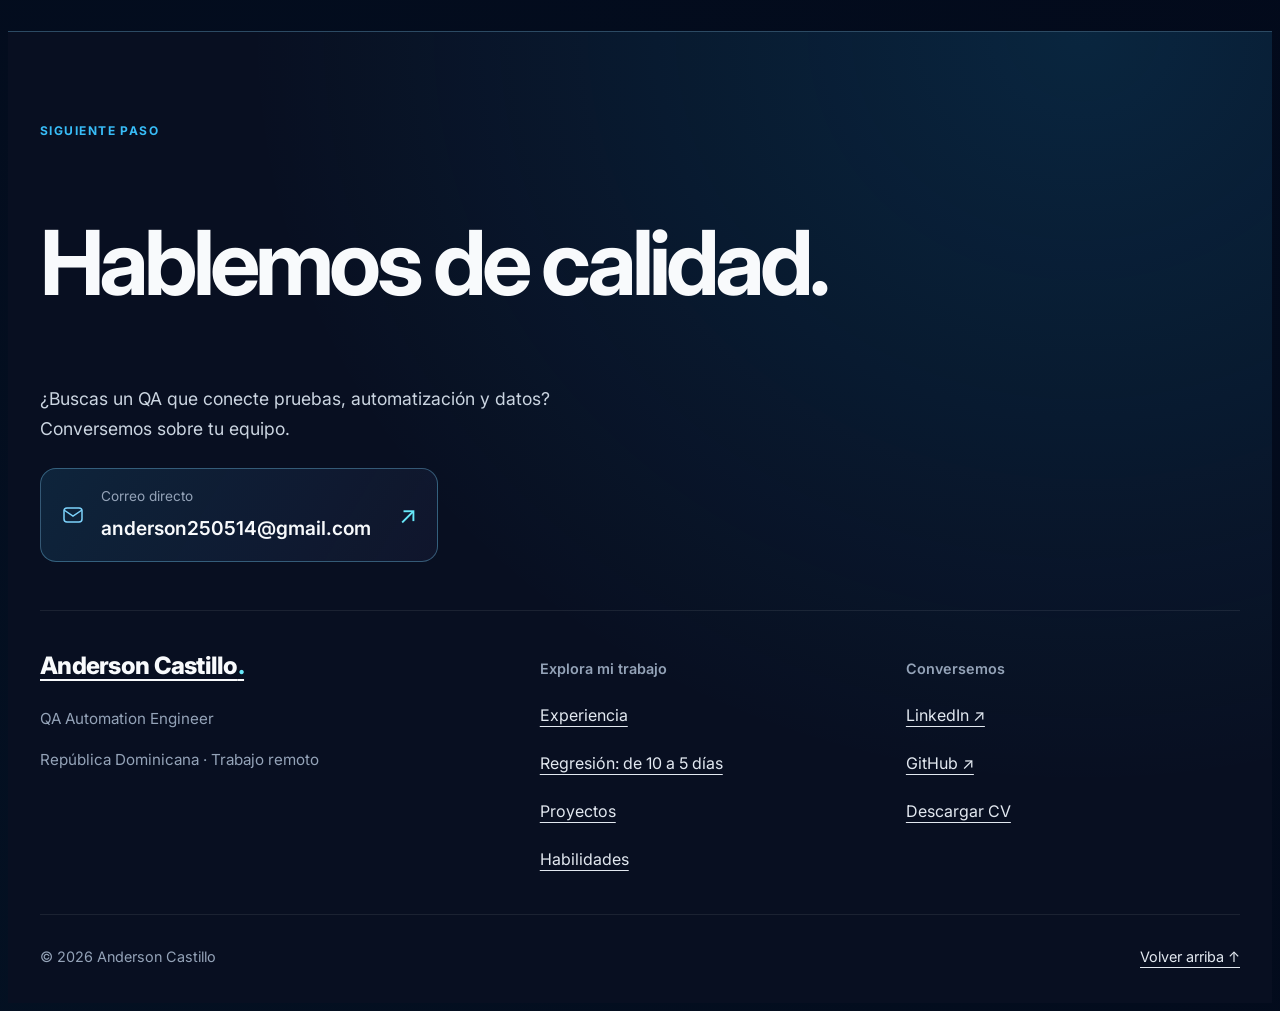
==== commit 6eb62f4e: "docs: actualizar ficha de qaTestGE en el portafolio" ====
--- a/es.html
+++ b/es.html
@@ -339,17 +339,17 @@
           <div class="project-grid">
             <article class="project-card project-card--featured" id="project-qatestge">
               <div class="project-card__visual" aria-hidden="true">
-                <span>01 / QA ENGINEERING</span><strong>qaTestGE</strong><span>React · TypeScript · PostgreSQL</span>
+                <span>01 / QA ENGINEERING</span><strong>qaTestGE</strong><span>QA Management · Gemini · Playwright</span>
               </div>
               <div class="project-card__body">
                 <p class="eyebrow" data-translate="personal_project">Proyecto personal</p>
                 <h3>qaTestGE</h3>
-                <p data-translate="project_qa">Plataforma web para gestionar bugs, casos de prueba, ejecuciones manuales y evidencias en proyectos QA.</p>
+                <p data-translate="project_qa">Plataforma QA que conecta requisitos, casos de prueba versionados, ejecuciones, bugs y evidencias por proyecto.</p>
                 <ul class="project-card__details">
-                  <li data-translate="qa_scope">Alcance: API autenticada, pasos de prueba, adjuntos y exportaciones PDF/Excel.</li>
-                  <li data-translate="qa_quality">Calidad: pruebas con Vitest y validaciones CI de formato, lint, tipos y compilación.</li>
-                  <li data-translate="qa_ai">Enfoque de desarrollo: defino funcionalidades y arquitectura, dirijo roles especializados de IA y valido la implementación.</li>
-                  <li data-translate="qa_status">Estado: proyecto personal en desarrollo activo. El diseñador utiliza ejemplos editables; la conexión a proveedores de IA sigue pendiente.</li>
+                  <li data-translate="qa_scope">Test Plans, flujos de bugs configurables, roles por proyecto e historial de auditoría.</li>
+                  <li data-translate="qa_quality">Dashboard de preparación de release con resultados manuales, resultados de Playwright y bugs críticos vinculados.</li>
+                  <li data-translate="qa_ai">Gemini propone borradores de casos de prueba, reportes de bugs y resúmenes de Test Runs para revisión.</li>
+                  <li data-translate="qa_status">Stack · React, TypeScript, Vite, Node.js, Express y PostgreSQL.</li>
                 </ul>
                 <div class="project-card__actions">
                   <a class="project-link" href="https://github.com/AndersonACP25/qaTestGE" target="_blank" rel="noopener noreferrer" data-translate="qa_source">Explorar código de qaTestGE ↗</a><a class="project-link" href="https://github.com/AndersonACP25/qaTestGE/blob/main/docs/TESTING.md" target="_blank" rel="noopener noreferrer" data-translate="testing_docs">Ver documentación de pruebas ↗</a>
@@ -372,13 +372,13 @@
 </div>
 <div>
 <h5 data-translate="summary_result">Resultado</h5>
-<p data-translate="qa_summary_result">Gestión de casos con múltiples pasos, bugs, evidencias y exportaciones. Proyecto en desarrollo; generación con IA pendiente.</p>
+<p data-translate="qa_summary_result">Un flujo trazable desde la cobertura de requisitos hasta los resultados y bugs vinculados, con asistencia opcional de Gemini.</p>
 </div>
 </div>
 <div class="case-body">
               <div class="case-block">
                 <h5 data-translate="qa_case_problem_title">Problema y usuarios</h5>
-                <p data-translate="qa_case_problem">Utilizaba asistentes separados para preparar casos límite, UAT, sanity y otras categorías de prueba. Mi objetivo es reunir diseño de casos, bugs, tags, ejecuciones manuales y exportaciones en un espacio para profesionales QA. La generación asistida por IA y el feedback más rápido son objetivos del producto, no capacidades ya entregadas.</p>
+                <p data-translate="qa_case_problem">Utilizaba asistentes separados para preparar casos límite, UAT, sanity y otras categorías de prueba. Creé un espacio de trabajo QA para diseñar casos y darles seguimiento durante la ejecución, el registro de evidencias y la resolución de defectos.</p>
               </div>
               <div class="case-block">
                 <h5 data-translate="qa_case_role_title">Mi rol y la colaboración con IA</h5>
@@ -392,36 +392,37 @@
               <div class="case-block">
                 <h5 data-translate="qa_case_defect_title">Una corrección real: los casos necesitan múltiples pasos</h5>
                 <p data-translate="qa_case_defect">El primer diseñador trataba cada caso como un único paso. Durante un recorrido local de extremo a extremo detecté que eso no representaba un procedimiento de prueba QA. Aclaré el requisito mediante un prompt más preciso y corregí el diseño para admitir una secuencia de acciones y resultados esperados.</p>
-                <p data-translate="qa_case_defect_result">El repositorio actual modela los pasos como una lista con acción y resultado esperado y documenta hasta 100 pasos por caso guardado. La captura muestra ejemplos editables y guardado explícito; no demuestra generación mediante IA.</p>
+                <p data-translate="qa_case_defect_result">Cada paso tiene una acción y un resultado esperado. La captura del diseñador original muestra cómo editar esos pasos antes de guardar.</p>
               </div>
               <div class="case-block">
                 <h5 data-translate="qa_case_validation_title">Arquitectura y validación</h5>
-                <p data-translate="qa_case_validation">La implementación actual utiliza React, TypeScript y Vite, con API Express y PostgreSQL mediante pg, siguiendo una separación de estilo MVC. Utilizo ESLint y Prettier para consistencia y pruebas unitarias antes de aceptar cambios. El repositorio también contiene pruebas de API con Vitest/Supertest y validaciones CI.</p>
+                <p data-translate="qa_case_validation">Un workspace pnpm conecta el frontend en React, TypeScript y Vite con una API en Node.js y Express. PostgreSQL se integra mediante pg, Zod valida los contratos de datos y Swagger UI documenta la API. Vitest, Supertest y Playwright cubren reglas del núcleo, comportamiento de la API y flujos de navegador. GitHub Actions valida lint, formato, tipos y compilación.</p>
                 <p data-translate="qa_case_validation_flow">Para validar manualmente simulo el trabajo diario de QA: crear un bug y comprobar que el flujo sea comprensible, accesible desde el workspace y coherente con el caso de uso. El linting y el formato favorecen la mantenibilidad; por sí solos no garantizan seguridad.</p>
               </div>
               <div class="case-block">
                 <h5 data-translate="qa_case_current_title">Implementado actualmente</h5>
-                <p data-translate="qa_case_current">Gestión de bugs, casos con múltiples pasos, evidencias y tags; ejecuciones manuales; registro/login y configuración de cuenta. Los bugs y casos individuales se exportan a PDF, Excel y Markdown, mientras el diseñador exporta sus ejemplos editables a Excel/PDF. ExcelJS, jsPDF y SwaggerUI apoyan las exportaciones y la documentación de API.</p>
-              </div>
-              <div class="case-block">
-                <h5 data-translate="qa_case_limits_title">Límites y próximos pasos</h5>
-                <p data-translate="qa_case_limits">La conexión a proveedores de IA mediante API keys no está implementada. El diseñador no analiza la descripción ni genera propuestas con IA, y las ejecuciones son registros manuales, no un motor de ejecución automatizada. La configuración de cuenta no equivale a un módulo de administración de equipos/usuarios.</p>
-                <p data-translate="qa_case_next">Mis prioridades actuales son las suites y la gestión de usuarios/proyectos. SonarQube y las pruebas de rendimiento con k6 son mejoras previstas; no las presento como controles completados ni atribuyo todavía una mejora de productividad medida.</p>
+                <p data-translate="qa_case_current">Los equipos QA pueden versionar casos con múltiples pasos, agruparlos en Test Plans, clonar ejecuciones o reejecutar los fallidos y crear bugs vinculados a partir de fallos con evidencias. Una matriz conecta requisitos, casos y bugs. Los reportes muestran tendencias de aprobación, fallos frecuentes y preparación de release.</p>
+                <p data-translate="qa_case_collaboration">Los proyectos y equipos permiten asignar responsables, configurar estados de bugs, comentar, mencionar usuarios y consultar la auditoría según los roles del proyecto. Los casos, bugs y tags se pueden importar desde hojas de cálculo con vista previa. Las exportaciones incluyen PDF, Excel y Markdown según el registro.</p>
+              </div>
+              <div class="case-block">
+                <h5 data-translate="qa_case_limits_title">Pilotos de Gemini y Playwright</h5>
+                <p data-translate="qa_case_limits">El piloto de Gemini usa una clave personal o del servidor para proponer casos, bugs y resúmenes de Test Runs. El usuario da su consentimiento y revisa los borradores antes de guardar.</p>
+                <p data-translate="qa_case_next">El piloto de Playwright importa resultados de suites ejecutadas en GitHub Actions. Preparación de release reúne esos resultados con las ejecuciones manuales, los requisitos y los bugs críticos vinculados.</p>
               </div>
               <div class="case-block">
                 <h5 data-translate="qa_case_evidence_title">Capturas y evidencia pública</h5>
                 <div class="case-gallery">
                   <figure class="case-figure">
                     <a href="./assets/projects/qatestge-designer.webp" target="_blank" rel="noopener noreferrer" data-translate-aria="qa_designer_open" aria-label="Abrir la captura del diseñador de casos"><img src="./assets/projects/qatestge-designer.webp" alt="" width="1440" height="810" loading="lazy"></a>
-                    <figcaption data-translate="qa_designer_caption">Diseñador de casos: ejemplos editables, múltiples pasos y aviso visible de que la IA no está conectada. Abre la captura para examinarla.</figcaption>
+                    <figcaption data-translate="qa_designer_caption">Diseñador original de casos de prueba con ejemplos editables y múltiples pasos.</figcaption>
                   </figure>
                   <figure class="case-figure">
                     <a href="./assets/projects/qatestge-login.webp" target="_blank" rel="noopener noreferrer" data-translate-aria="qa_login_open" aria-label="Abrir la captura de inicio de sesión"><img src="./assets/projects/qatestge-login.webp" alt="" width="1440" height="661" loading="lazy"></a>
-                    <figcaption data-translate="qa_login_caption">Pantalla actual de acceso con login y registro. Captura proporcionada por el autor del proyecto.</figcaption>
+                    <figcaption data-translate="qa_login_caption">Pantalla de inicio de sesión y registro del proyecto.</figcaption>
                   </figure>
                 </div>
                 <div class="project-card__actions">
-                  <a data-translate="qa_case_model" class="project-link" href="https://github.com/AndersonACP25/qaTestGE/blob/main/backend/src/models/test-case.model.ts" target="_blank" rel="noopener noreferrer">Ver el modelo de casos con múltiples pasos ↗</a><a data-translate="qa_case_docs" class="project-link" href="https://github.com/AndersonACP25/qaTestGE" target="_blank" rel="noopener noreferrer">Ver funcionalidades y límites actuales ↗</a><a data-translate="qa_case_testing" class="project-link" href="https://github.com/AndersonACP25/qaTestGE/blob/main/docs/TESTING.md" target="_blank" rel="noopener noreferrer">Ver documentación de pruebas ↗</a>
+                  <a data-translate="qa_case_model" class="project-link" href="https://github.com/AndersonACP25/qaTestGE/blob/main/backend/src/models/test-case.model.ts" target="_blank" rel="noopener noreferrer">Ver el modelo de casos con múltiples pasos ↗</a><a data-translate="qa_case_docs" class="project-link" href="https://github.com/AndersonACP25/qaTestGE/blob/main/docs/USER_GUIDE.md" target="_blank" rel="noopener noreferrer">Ver la guía de uso ↗</a><a data-translate="qa_case_gemini_docs" class="project-link" href="https://github.com/AndersonACP25/qaTestGE/blob/main/docs/AI_INTEGRATION.md" target="_blank" rel="noopener noreferrer">Ver el piloto de Gemini ↗</a><a data-translate="qa_case_playwright_docs" class="project-link" href="https://github.com/AndersonACP25/qaTestGE/blob/main/docs/PLAYWRIGHT_PILOT.md" target="_blank" rel="noopener noreferrer">Ver el piloto de Playwright ↗</a><a data-translate="qa_case_testing" class="project-link" href="https://github.com/AndersonACP25/qaTestGE/blob/main/docs/TESTING.md" target="_blank" rel="noopener noreferrer">Ver documentación de pruebas ↗</a>
                 </div>
               </div>
             </div>
--- a/css/styles.css
+++ b/css/styles.css
@@ -152,7 +152,7 @@
   transition: color .2s ease, background-color .2s ease;
 }
 
-.content-details > summary:hover { color: #bae6fd; background-color: rgba(56, 189, 248, .07); }
+.content-details > summary:hover { color: #bae6fd; }
 
 .content-details[open] > summary { margin-bottom: 1.25rem; }
 
@@ -1032,7 +1032,7 @@
 
 .education-details > summary:hover,
 .courses-more > summary:hover,
-.case-details > summary:hover { color: #bae6fd; background-color: rgba(56, 189, 248, .07); border-radius: 8px; }
+.case-details > summary:hover { color: #bae6fd; border-radius: 8px; }
 
 .education-details .education-topics { margin-top: 1rem; }
 
@@ -1414,7 +1414,9 @@
 
 .footer a { text-underline-offset: 5px; }
 
-.footer a:not(.button):hover { color: #67e8f9; text-decoration: underline; }
+.footer a:not(.button):hover { color: #67e8f9; }
+
+.footer a:not(.button):not(.footer__email):hover { text-decoration: underline; }
 
 .footer__bottom {
   display: flex;
